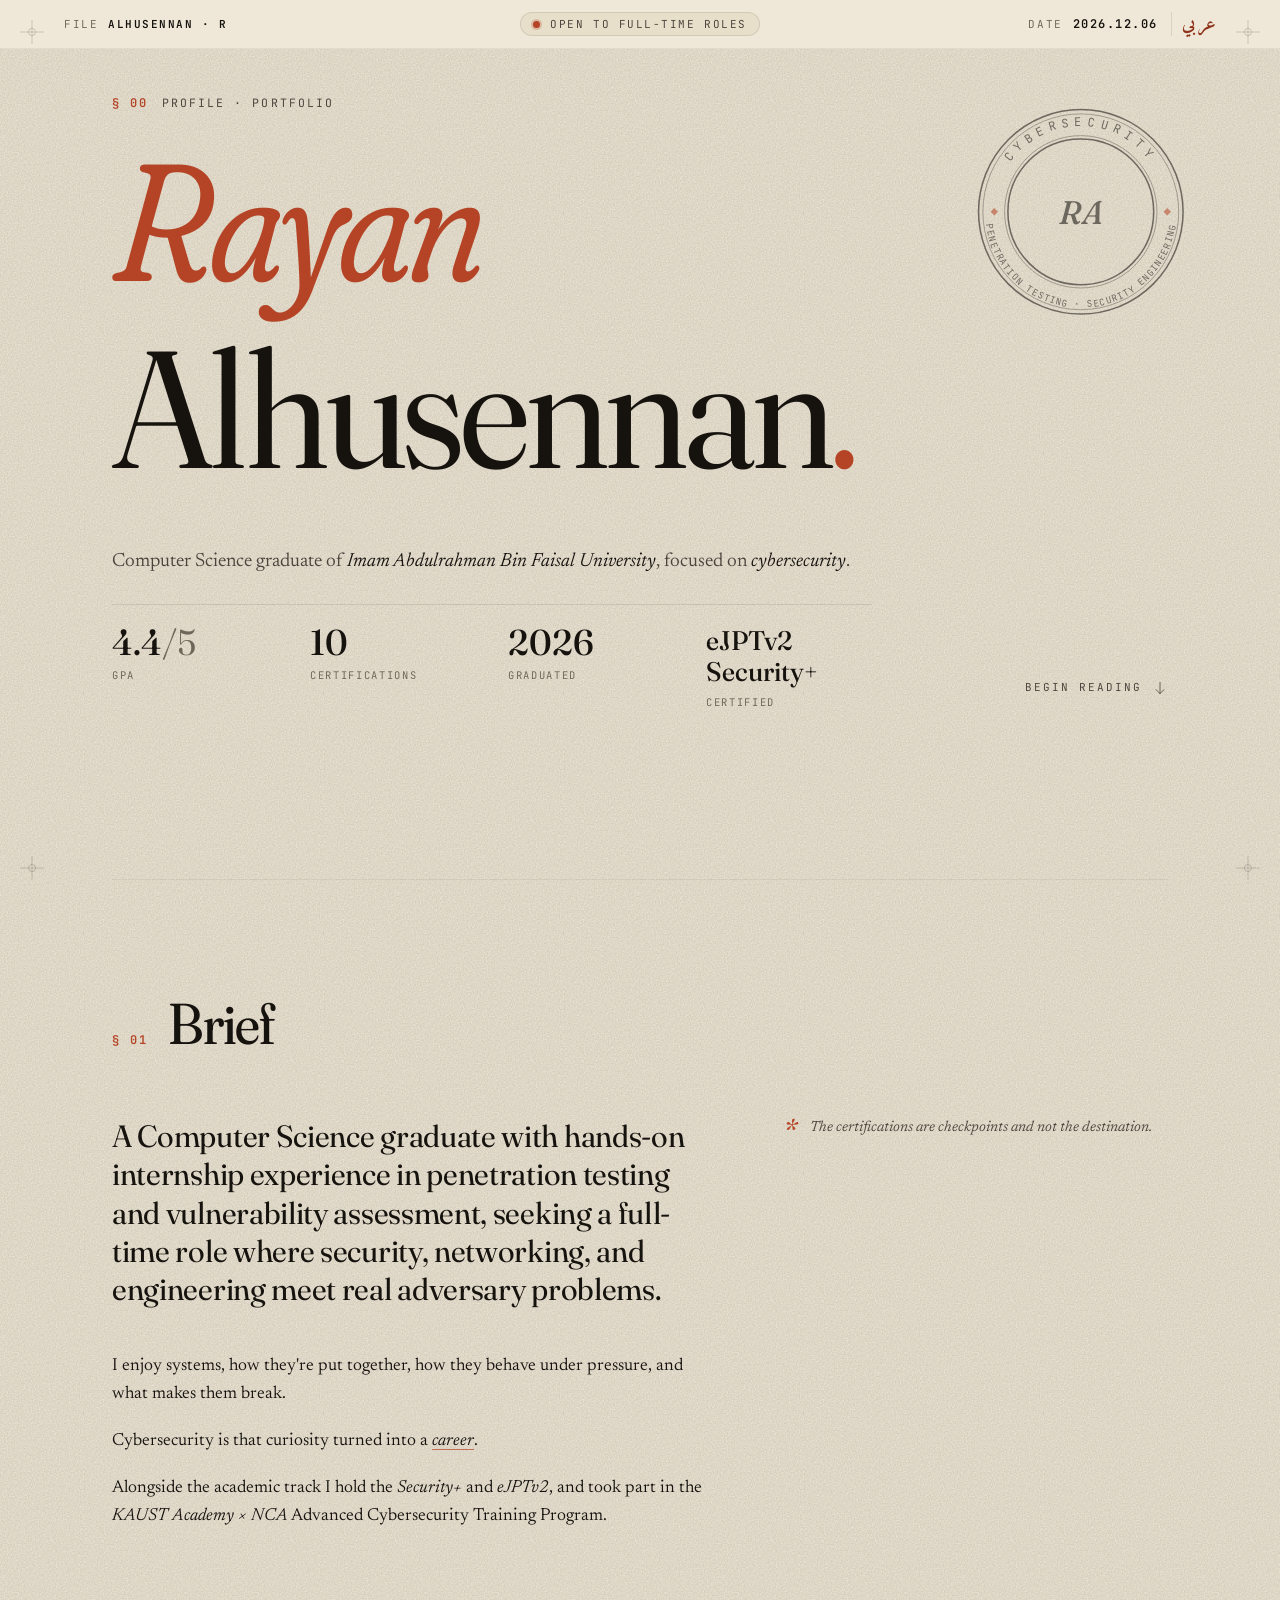
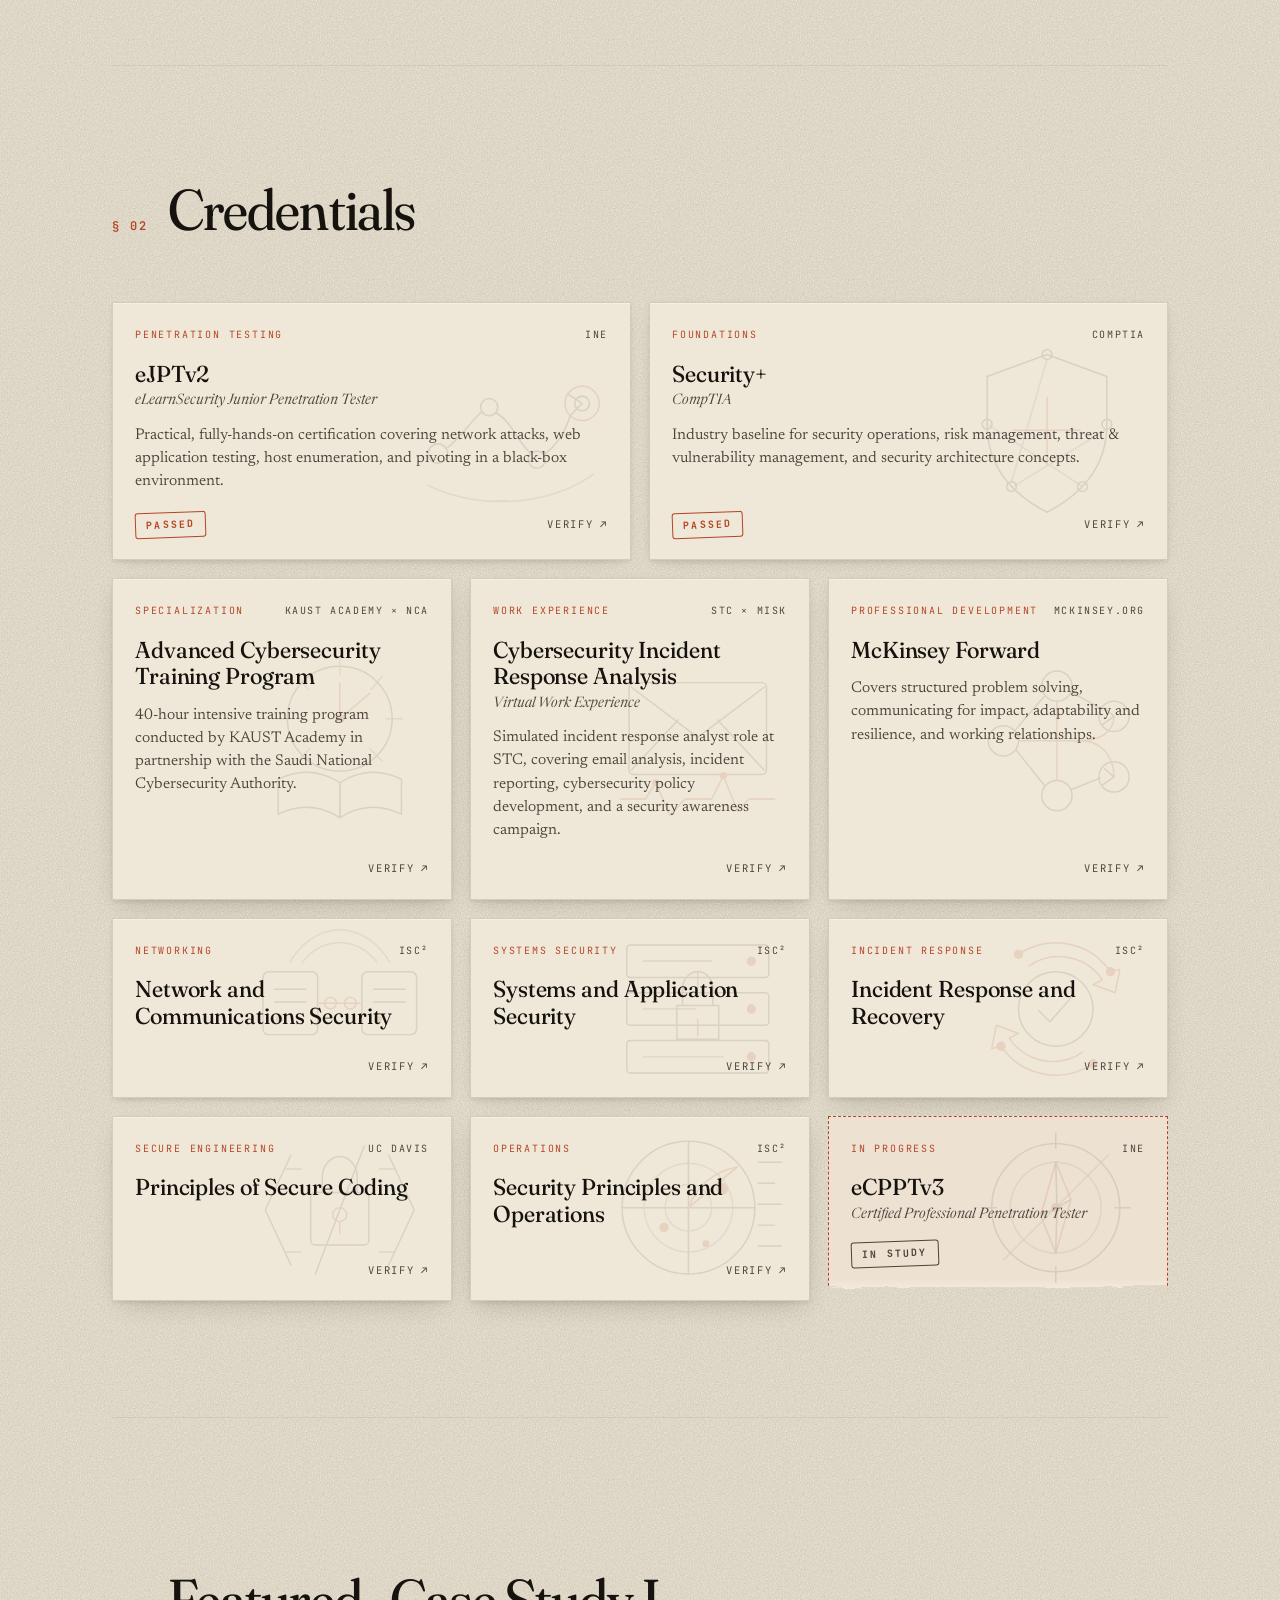
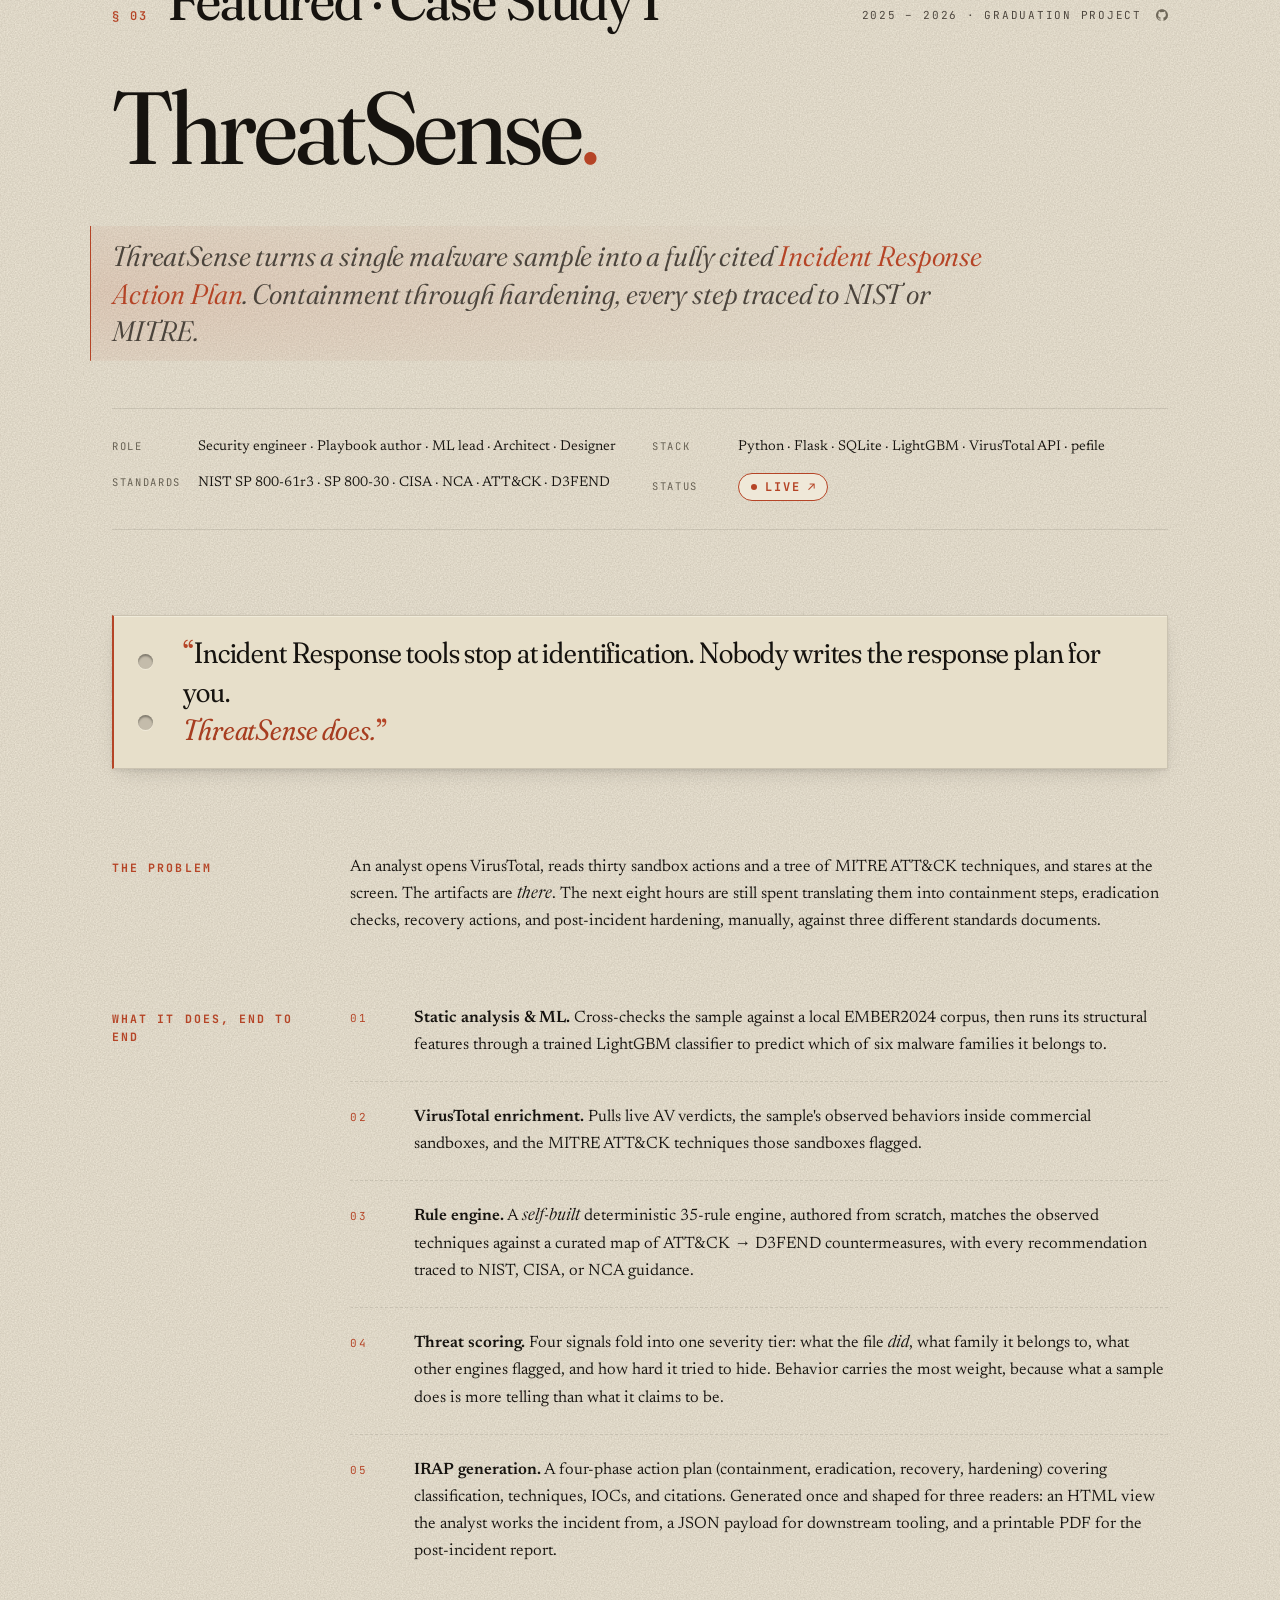
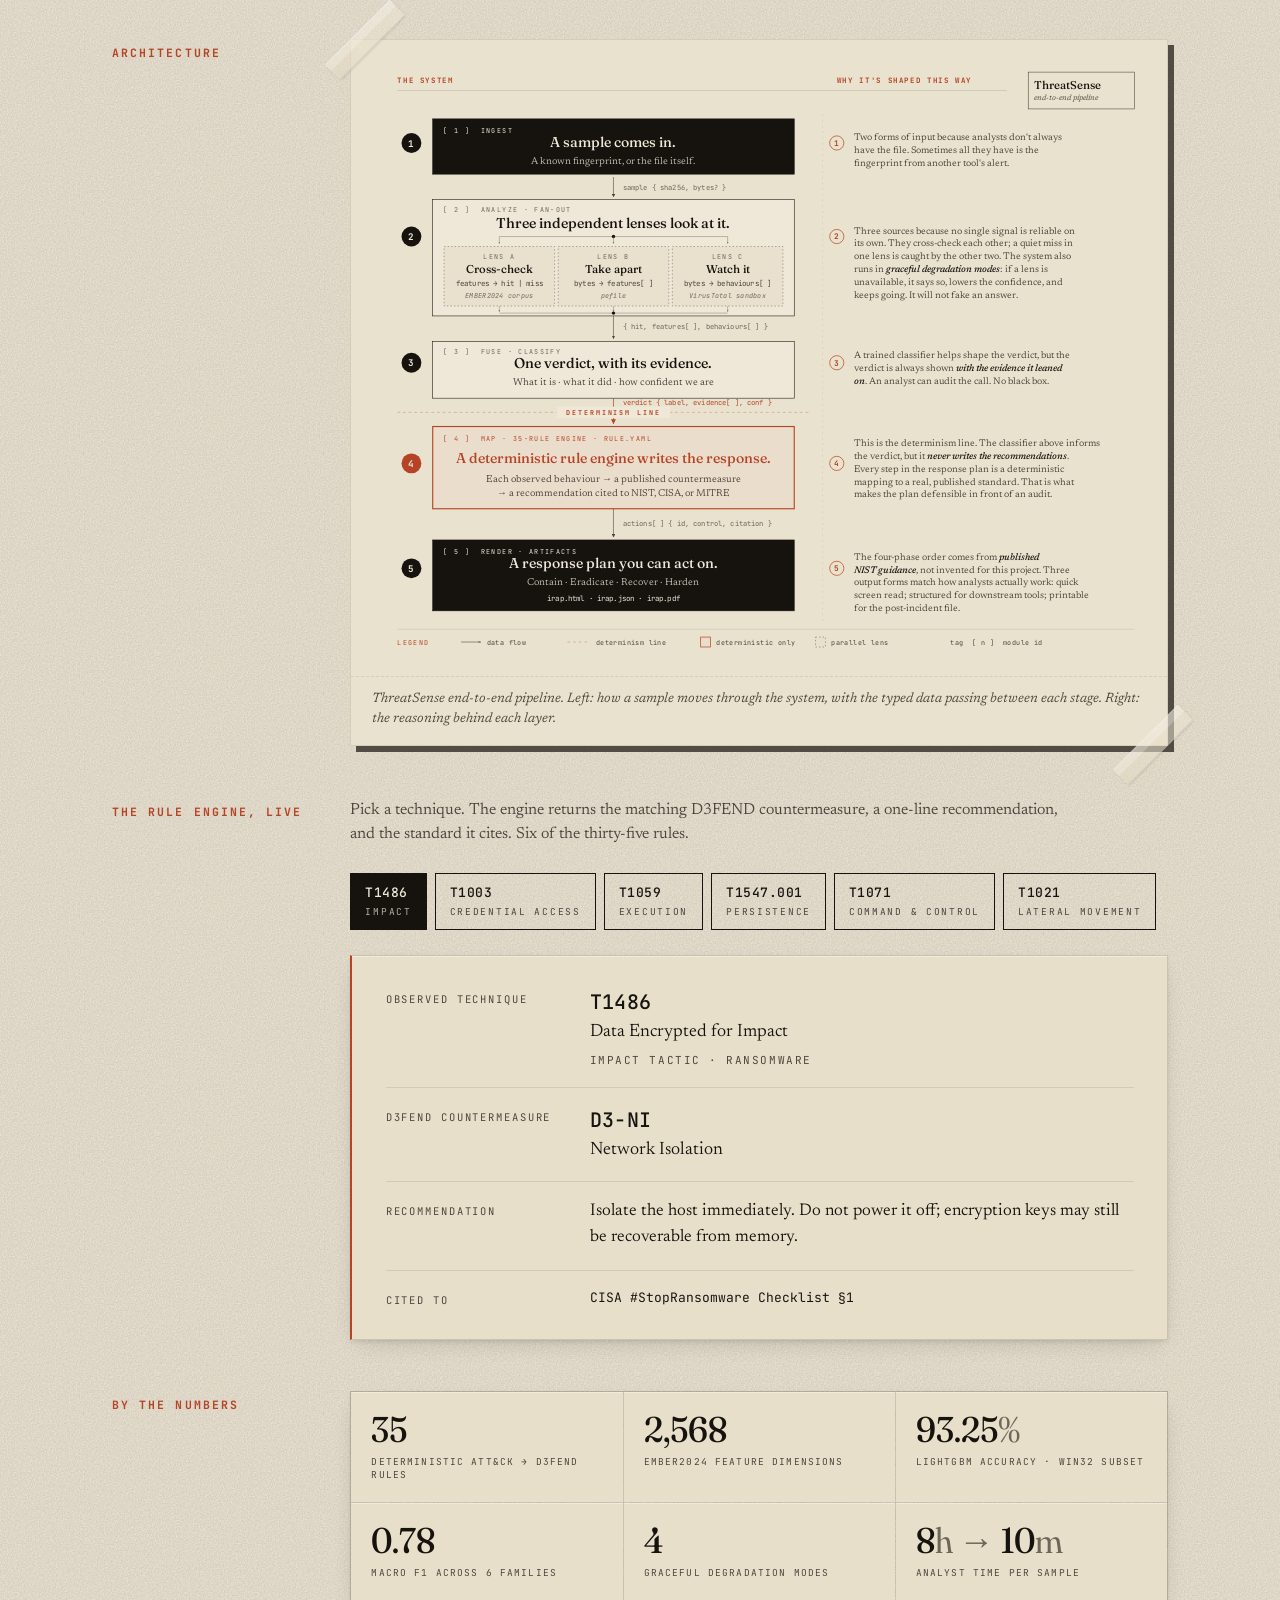
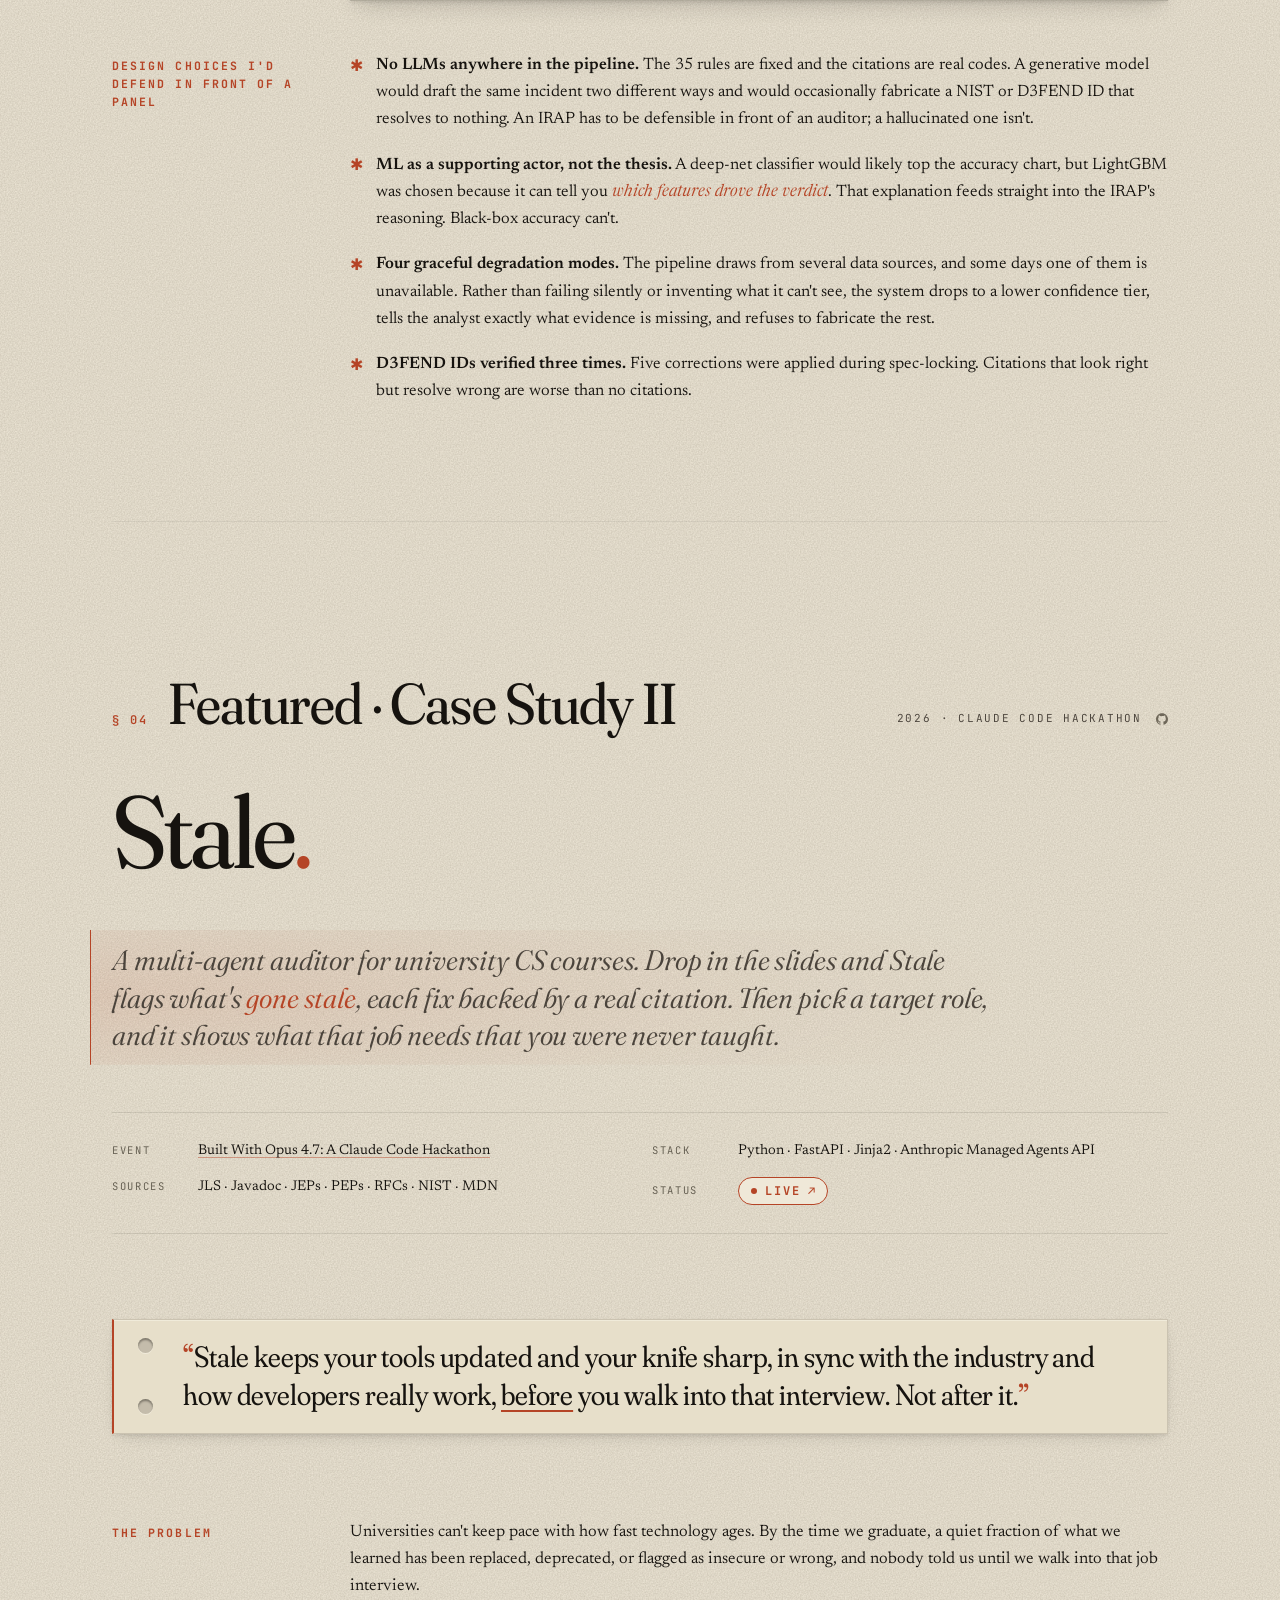
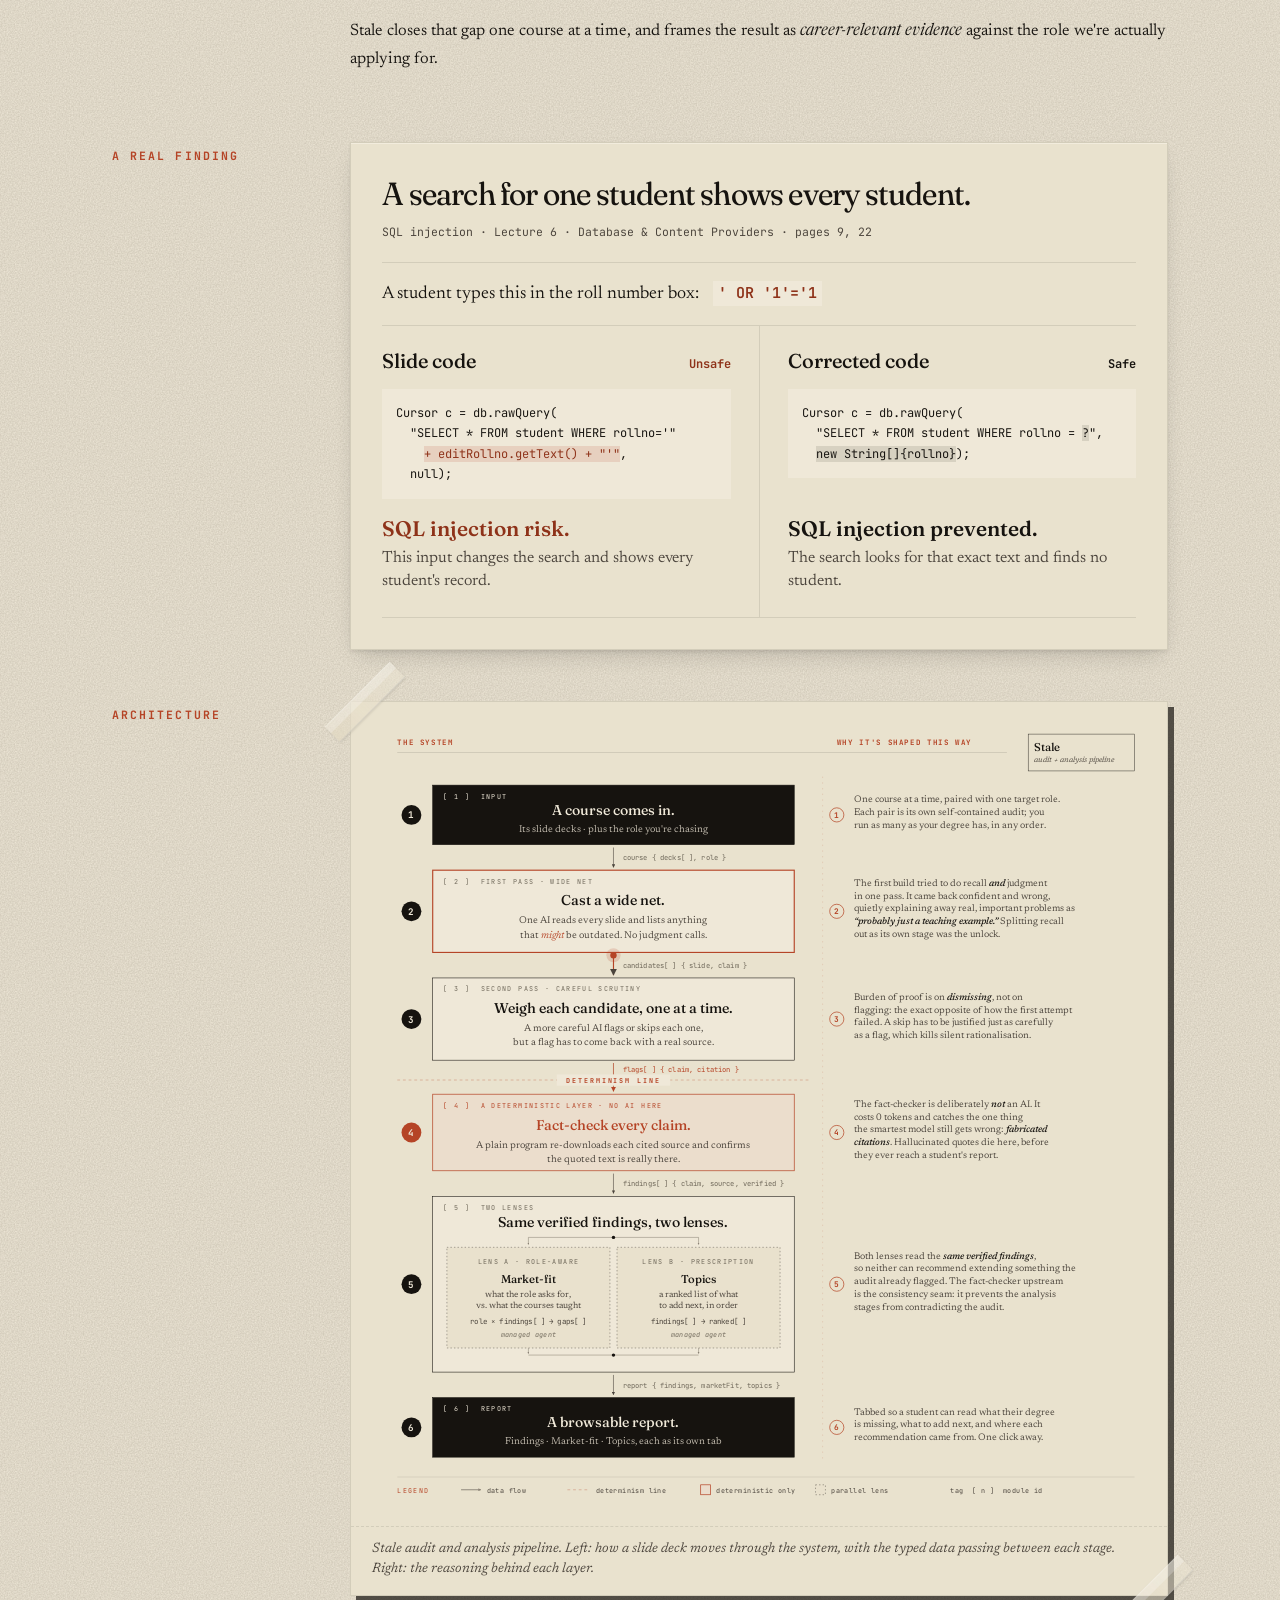
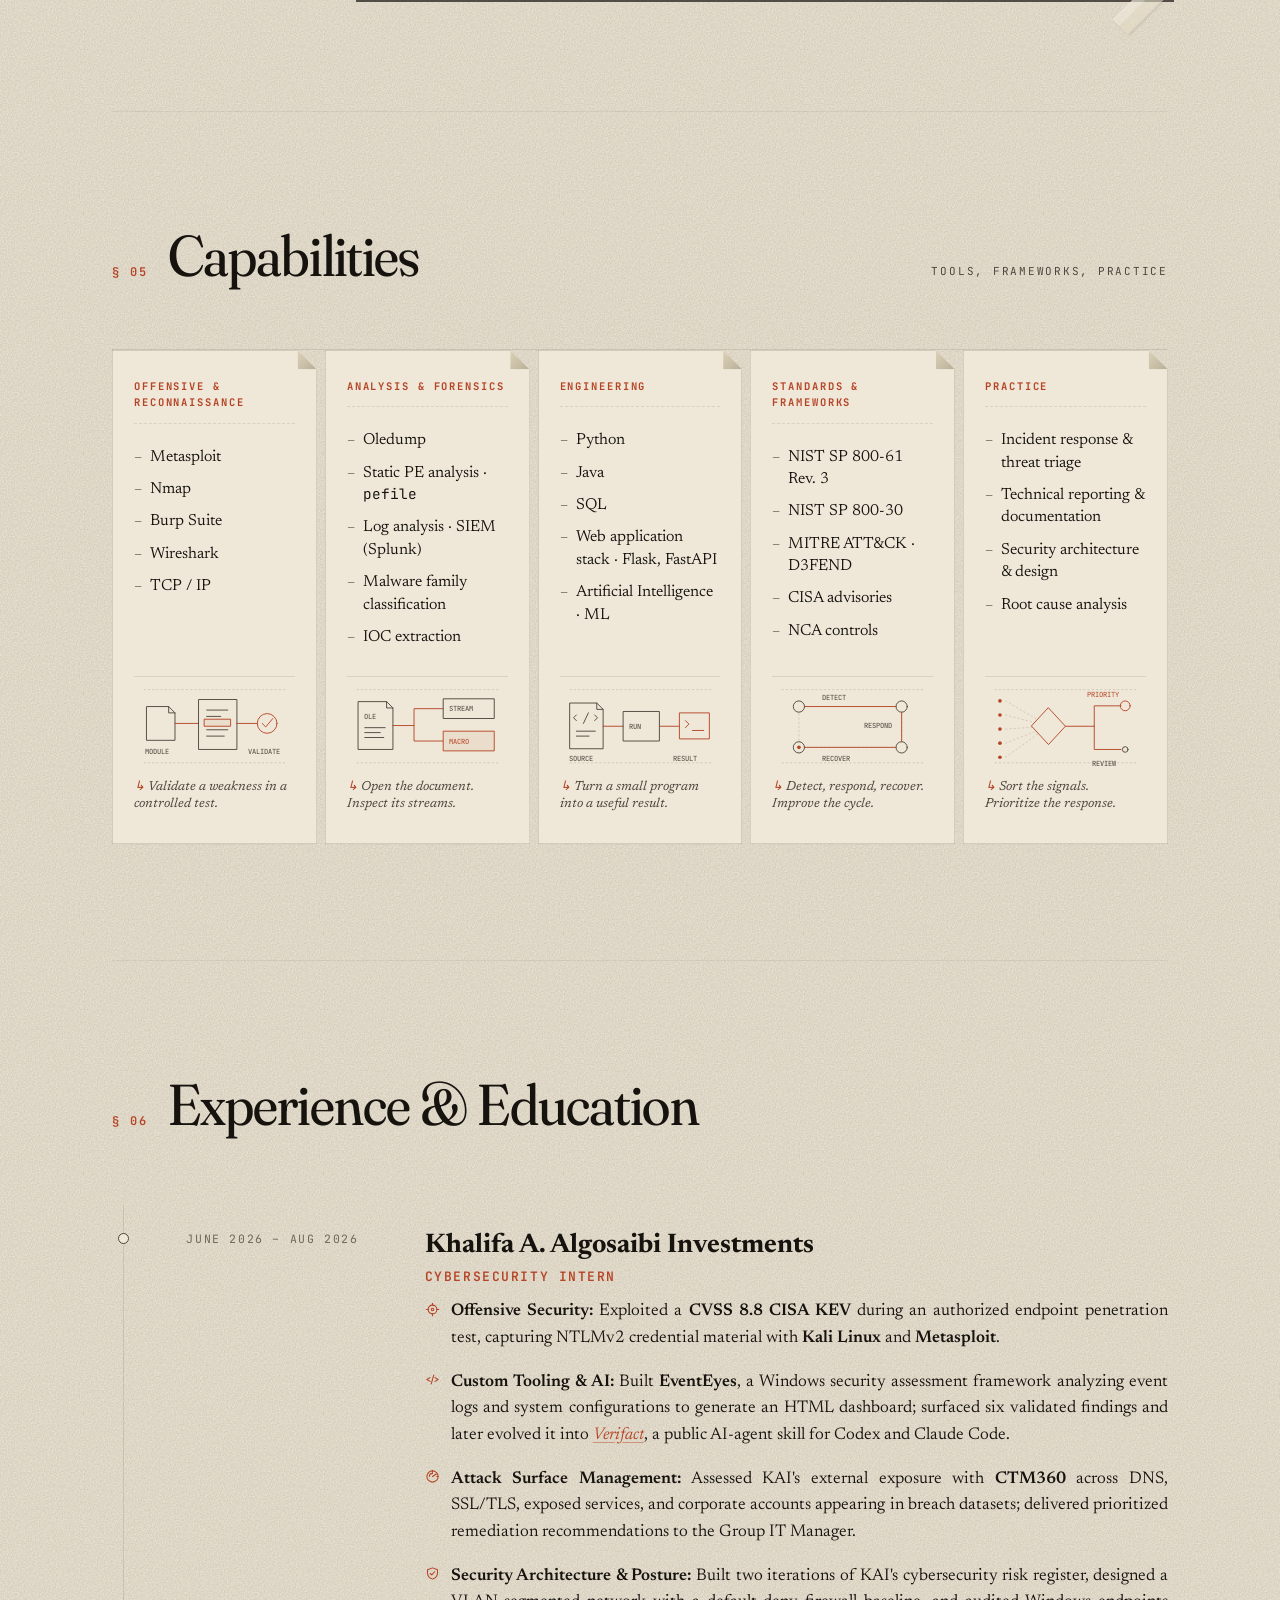
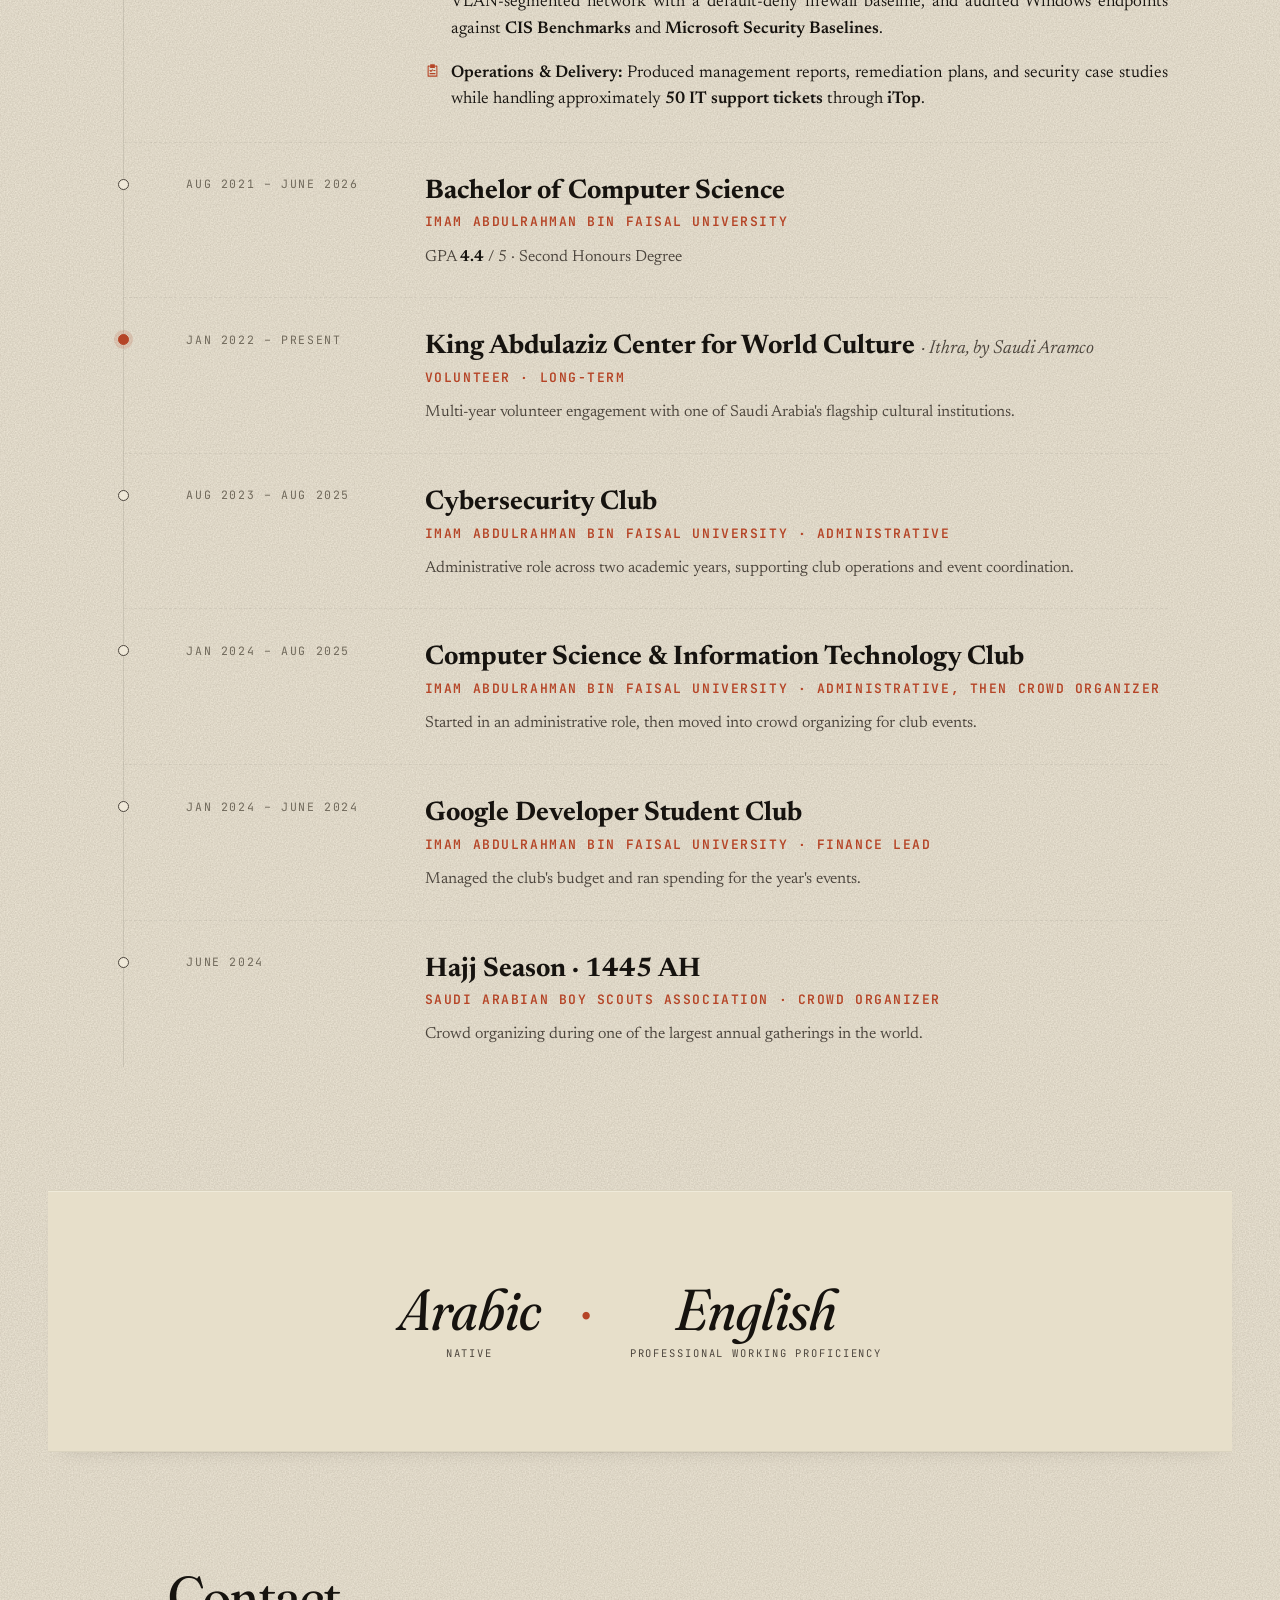
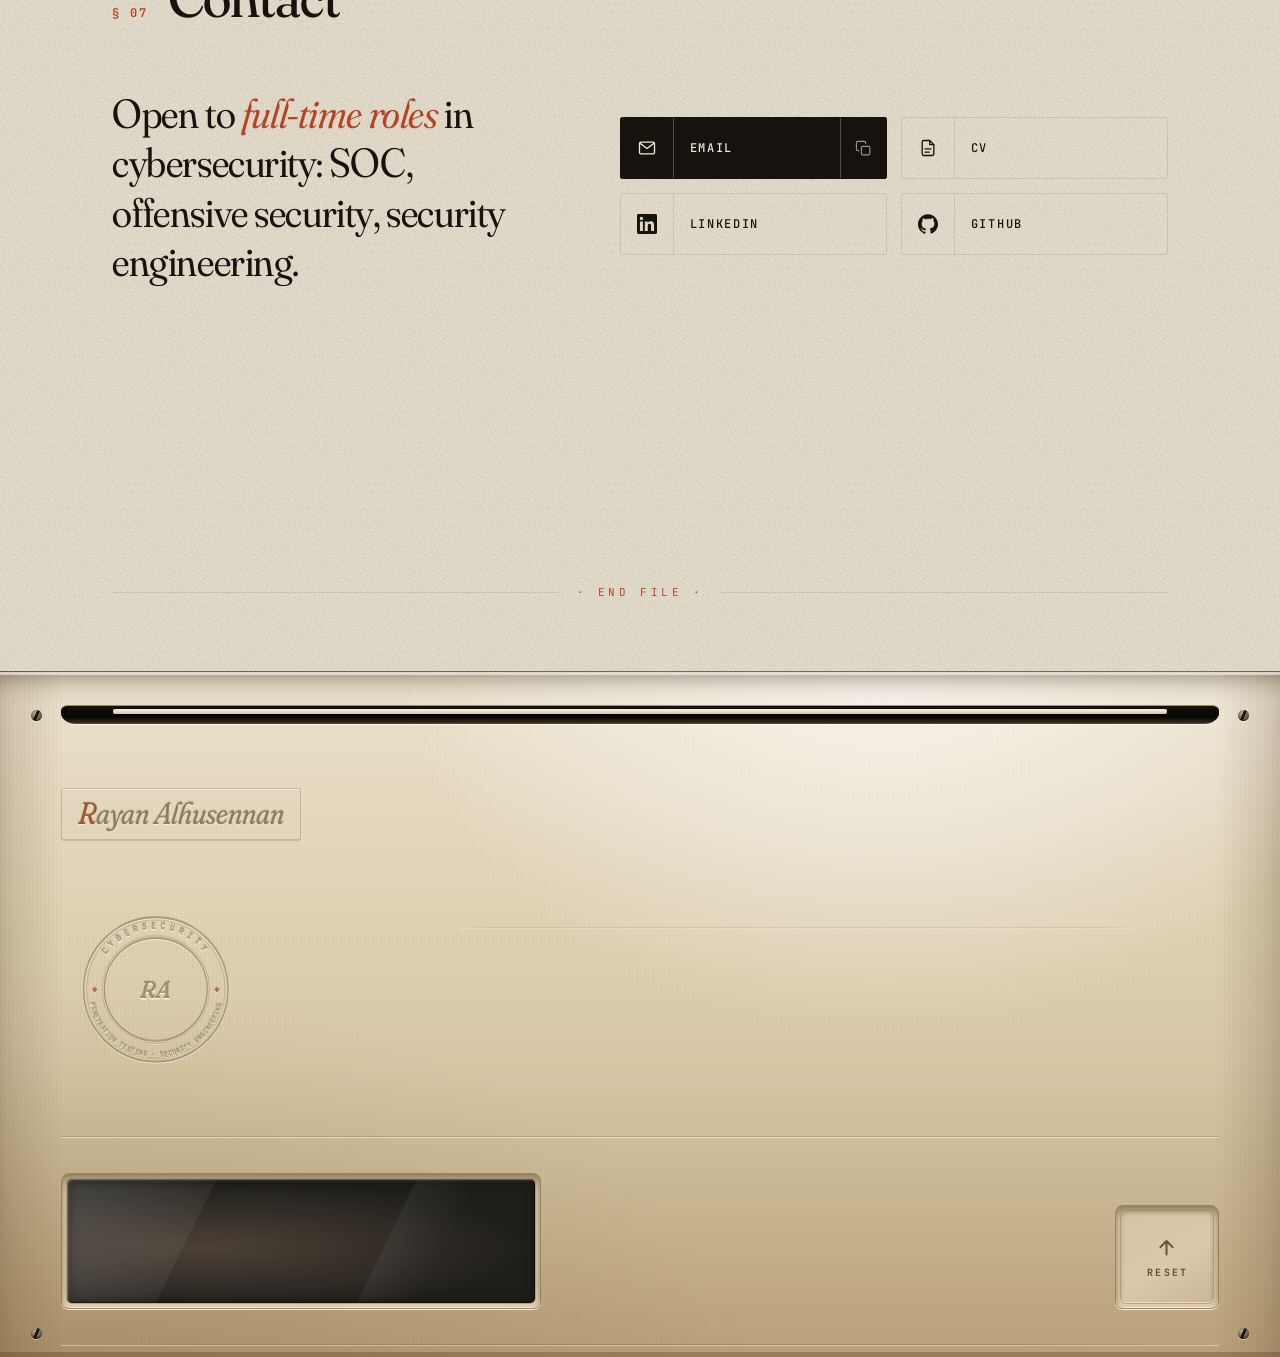
==== index.html @ 217bc71e "Publish approved portfolio candidate Source: 028a85c1288c3c77874e341f2779efbbe7d8f64a Source tag: re" ====
<!doctype html>
<html lang="en">

<head>
  <meta charset="UTF-8" />
  <meta name="viewport" content="width=device-width, initial-scale=1.0, viewport-fit=cover" />
  <!-- NO theme-color meta, and this is deliberate: on iOS 26.x its parse-time value becomes a STATIC bar color and its presence DISABLES live tint sampling (tint-lab, on-device 2026-07-07; every build's frozen bar color matched the meta's initial content exactly). Without it, Safari samples the page live and the body backgrounds below drive the bars through every phase. -->

  <title>Rayan Alhusennan · Cybersecurity Portfolio</title>
  <meta name="description"
    content="Portfolio of Rayan Alhusennan. Computer Science graduate focused on cybersecurity, network security, and penetration testing. eJPTv2 and Security+ certified, open to full-time roles." />
  <meta name="author" content="Rayan Alhusennan" />
  <link rel="canonical" href="https://rayanalhusennan.me/" />

  <!-- Open Graph -->
  <meta property="og:type" content="website" />
  <meta property="og:site_name" content="Rayan Alhusennan" />
  <meta property="og:title" content="Rayan Alhusennan · Cybersecurity Portfolio" />
  <meta property="og:description"
    content="Computer Science graduate focused on cybersecurity, network security, and penetration testing. eJPTv2 and Security+ certified, open to full-time roles." />
  <meta property="og:url" content="https://rayanalhusennan.me/" />
  <meta property="og:image" content="https://rayanalhusennan.me/assets/social-card-clearance.jpg" />
  <meta property="og:image:type" content="image/jpeg" />
  <meta property="og:image:width" content="1200" />
  <meta property="og:image:height" content="630" />
  <meta property="og:image:alt"
    content="Rayan Alhusennan cybersecurity portfolio card styled as a cryptographic security credential, highlighting penetration testing, network security, Security+, and eJPTv2." />
  <meta property="og:locale" content="en_US" />

  <!-- Twitter / X card -->
  <meta name="twitter:card" content="summary_large_image" />
  <meta name="twitter:title" content="Rayan Alhusennan · Cybersecurity Portfolio" />
  <meta name="twitter:description"
    content="Computer Science graduate focused on cybersecurity, network security, and penetration testing. eJPTv2 and Security+ certified, open to full-time roles." />
  <meta name="twitter:image" content="https://rayanalhusennan.me/assets/social-card-clearance.jpg" />
  <meta name="twitter:image:alt" content="Rayan Alhusennan cybersecurity portfolio card styled as a cryptographic security credential, highlighting penetration testing, network security, Security+, and eJPTv2." />

  <link rel="preconnect" href="https://fonts.googleapis.com" />
  <link rel="preconnect" href="https://fonts.gstatic.com" crossorigin />
  <link
    href="https://fonts.googleapis.com/css2?family=Fraunces:ital,opsz,wght,SOFT,WONK@0,9..144,300..900,0..100,0..1;1,9..144,300..900,0..100,0..1&family=Newsreader:ital,opsz,wght@0,6..72,200..800;1,6..72,200..800&family=JetBrains+Mono:ital,wght@0,100..800;1,100..800&display=swap"
    rel="stylesheet" />

  <script>
    (function machineBootPrelude() {
      var query = location.search || "";
      var forceMachine = false;
      // Visitor URLs cannot override reduced motion.
      var wantsDossier = query.indexOf("dossier") !== -1;
      var reduceMotion = false;
      try {
        reduceMotion = !!(window.matchMedia && window.matchMedia("(prefers-reduced-motion: reduce)").matches);
      } catch (e) { }
      if (!wantsDossier && (!reduceMotion || forceMachine)) {
        document.documentElement.classList.add("machine-booting");
        // Warm the heavy machine assets while the JS graph is still resolving:
        // the Mac model and the three sand textures otherwise start downloading
        // only after boot.js -> main.js -> three.js have all arrived and run.
        try {
          var macFile = "mac-m9.glb";
          var head = document.head;
          var glbLink = document.createElement("link");
          glbLink.rel = "preload";
          glbLink.as = "fetch";
          glbLink.href = "/" + macFile;
          glbLink.crossOrigin = "anonymous";
          head.appendChild(glbLink);
          var sandFiles = ["sand_albedo.jpg", "sand_relief_nor.jpg", "sand_ao.jpg"];
          for (var i = 0; i < sandFiles.length; i++) {
            var texLink = document.createElement("link");
            texLink.rel = "preload";
            texLink.as = "image";
            texLink.href = "/" + sandFiles[i];
            texLink.crossOrigin = "anonymous";
            head.appendChild(texLink);
          }
        } catch (e) { }
        window.__machineFallbackTimer = window.setTimeout(function () {
          if (window.__machineBooted) return;
          document.documentElement.classList.remove("machine-booting");
          if (document.body) document.body.classList.add("dossier-on");
        }, 12000);
      }
    }());
  </script>

  <!-- Icons live in public/ with stable paths. Bump the shared revision when their artwork changes because browser favicon caches outlive normal reloads. No theme-color, per the note at the top of this file. -->
  <link rel="icon" href="./favicon.ico?v=20260726" sizes="16x16 32x32" />
  <link rel="icon" type="image/png" sizes="32x32" href="./favicon-32.png?v=20260726" />
  <link rel="icon" type="image/png" sizes="16x16" href="./favicon-16.png?v=20260726" />
  <link rel="icon" type="image/svg+xml" sizes="any" href="./favicon.svg?v=20260726" />
  <link rel="mask-icon" href="./safari-pinned-tab.svg?v=20260726" color="#b54426" />
  <link rel="apple-touch-icon" sizes="180x180" href="./apple-touch-icon.png?v=20260726" />
  <link rel="manifest" href="./site.webmanifest?v=20260726" />

  <script type="application/ld+json">
{
  "@context": "https://schema.org",
  "@type": "Person",
  "name": "Rayan Alhusennan",
  "givenName": "Rayan",
  "familyName": "Alhusennan",
  "description": "Computer Science graduate of Imam Abdulrahman Bin Faisal University, focused on cybersecurity and open to full-time roles. eJPTv2 and CompTIA Security+ certified.",
  "url": "https://rayanalhusennan.me",
  "image": "https://rayanalhusennan.me/assets/social-card-clearance.jpg",
  "email": "RayanAhmed.ALH@outlook.com",
  "address": {
    "@type": "PostalAddress",
    "addressCountry": "SA"
  },
  "alumniOf": {
    "@type": "CollegeOrUniversity",
    "name": "Imam Abdulrahman Bin Faisal University"
  },
  "knowsAbout": [
    "Cybersecurity",
    "Incident Response",
    "Penetration Testing",
    "Malware Analysis",
    "MITRE ATT&CK",
    "MITRE D3FEND",
    "NIST SP 800-61",
    "Static PE Analysis"
  ],
  "hasCredential": [
    {
      "@type": "EducationalOccupationalCredential",
      "name": "eJPTv2",
      "credentialCategory": "certification",
      "recognizedBy": { "@type": "Organization", "name": "INE" }
    },
    {
      "@type": "EducationalOccupationalCredential",
      "name": "CompTIA Security+",
      "credentialCategory": "certification",
      "recognizedBy": { "@type": "Organization", "name": "CompTIA" }
    }
  ],
  "sameAs": [
    "https://www.linkedin.com/in/rayan-alhusennan/",
    "https://github.com/Rayan-and-beyond"
  ]
}
</script>

  <style>
    *,
    *::before,
    *::after {
      box-sizing: border-box;
      margin: 0;
      padding: 0;
    }

    /* html only: the BODY's background is deliberately NEVER declared in any stylesheet. On iOS 26 a stylesheet-declared body background freezes the glass-bar tint sampler at its load-time value (tint-lab + on-device bisect, 2026-07-07: the frozen bar color matched the stylesheet body value in every build), while an inline-driven body keeps re-tinting live. The inline bootstrap script at body-open paints the first phase; setChrome drives the rest. */
    html {
      background: #eceae5;
    }

    /* NO overflow-x clip on body (nor on #dossier-root), deliberately: a root-level horizontal clip makes iOS 26 Safari treat the viewport as boxed and draw OPAQUE toolbar surfaces (frozen at their load-time color) instead of the edge-to-edge invisible glass every clip-free page gets (tint-lab + on-device bisect N=4, 2026-07-07). Horizontal overflow is policed by the mobile audit's element-overflow checks instead of a blanket clip. */
    body {
      font-family: "JetBrains Mono", monospace;
    }

    /* the scroll track drives the camera; tall enough for the full move (taller = the dive + loading bar take more scrolling) */
    #track {
      display: none;
      height: 1000vh;
      position: relative;
      z-index: 1;
      pointer-events: none;
    }

    #dive-scroll,
    #dive-range {
      width: 100%;
      height: 100%;
      pointer-events: none;
    }

    html.machine-booting body:not(.dossier-on) #track {
      display: block;
    }

    /* the 3D scene, behind everything. Fine pointers use the proven absolute + transform pin. Touch devices scroll the transparent #dive-scroll layer below while the canvas stays absolute at the root: there is no window-scroll pin for WebKit's asynchronous compositor to race. Never fixed or sticky: either fullscreen mode changes iOS 26's Liquid Glass toolbar geometry. Height is the LARGE viewport (lvh): on iOS the collapsing Safari toolbar then never resizes the canvas, so the dive never pays a composer reallocation or a camera reframe mid-scroll (on desktop lvh === vh, identical). touch-action declares the gesture contract: one-finger vertical pans are SCROLLING (Lenis paces them while it intercepts; native on every other path); the sand brush never owns a touch drag. pinch-zoom is deliberately NOT listed, because the desert does not scale (page zoom resamples the canvas instead of re-rendering it), but the declaration itself must never be removed: a canvas with no touch-action puts iOS 26 back into opaque-toolbar mode. */
    #scene {
      position: absolute;
      top: 0;
      left: 0;
      width: 100%;
      height: 100lvh;
      display: none;
      z-index: 0;
      touch-action: pan-y;
    }

    html.machine-booting body:not(.dossier-on) #scene {
      display: block;
    }

    /* Physical iPhone winner, 2026-07-13. #track remains the in-flow 1000vh root range (which preserves Safari's compact glass). The transparent inner scroller has the identical 1000vh range, owns the gesture, and never moves the root page or canvas. Dossier mode hides the whole track as before. */
    @media (pointer: coarse) and (prefers-reduced-motion: no-preference) {
      html.machine-booting body:not(.dossier-on) #dive-scroll {
        position: absolute;
        top: 0;
        left: 0;
        width: 100%;
        height: 100dvh;
        overflow-x: hidden;
        overflow-y: auto;
        overscroll-behavior-y: contain;
        -webkit-overflow-scrolling: touch;
        pointer-events: auto;
        touch-action: pan-y;
        scrollbar-width: none;
      }

      html.machine-booting body:not(.dossier-on) #dive-scroll::-webkit-scrollbar {
        display: none;
      }

      html.machine-booting body:not(.dossier-on) #dive-range {
        height: 1000vh;
        pointer-events: none;
      }

      html.machine-booting body:not(.dossier-on) #scene {
        transform: none !important;
        pointer-events: none;
      }
    }

    /* First-load recovery surface. The live WebGL pass replaces this dark first paint with exact point samples from the real Mac and dunes. */
    /* ABSOLUTE, not fixed: a stylesheet-declared fixed painted fullscreen layer at first paint pushes iOS 26 into opaque-toolbar mode (the veil was the machine phase's first-paint pin). Absolute at the top of the (unscrollable-while-loading) page is visually identical during the veil's life. */
    #veil {
      --recovery-progress: 0;
      position: absolute;
      left: 0;
      right: 0;
      top: 0;
      height: 100lvh;
      z-index: 40;
      overflow: hidden;
      background: #050607;
      display: none;
      pointer-events: auto;
      color: #eadbc7;
    }

    html.machine-booting body:not(.dossier-on) #veil {
      display: flex;
    }

    #veil::before {
      content: "";
      position: absolute;
      inset: 0;
      opacity: 0.14;
      background-image: radial-gradient(circle, rgba(234, 219, 199, 0.64) 0 0.65px, transparent 0.85px);
      background-size: 83px 71px;
      background-position: 19px 11px;
      mask-image: radial-gradient(ellipse at 50% 62%, #000 0%, transparent 70%);
      transition: opacity 180ms ease;
    }

    #veil.scene-ready {
      background: transparent;
    }

    #veil.scene-ready::before {
      opacity: 0;
    }

    #veil.gone {
      opacity: 0;
      pointer-events: none;
    }

    .veil-box {
      position: absolute;
      inset: 0;
      opacity: 1;
      transition: opacity 180ms cubic-bezier(0.23, 1, 0.32, 1);
    }

    #veil.scene-ready .veil-box {
      opacity: 1;
    }

    body.loader-active #hint,
    body.loader-active #sound-control {
      display: none !important;
    }

    /* scroll hint */
    /* absolute, not fixed: any fixed element alive at first paint keeps iOS 26 in opaque-toolbar mode. Absolute at the large-viewport bottom puts it in the same spot at load (the page sits at scrollY 0 while the hint matters; it fades out within the first 2% of the dive anyway). */
    #hint {
      position: absolute;
      top: calc(100lvh - 34px - env(safe-area-inset-bottom, 0px));
      left: 50%;
      transform: translateX(-50%);
      z-index: 20;
      pointer-events: none;
      font-size: var(--scene-label-size, 8.5px);
      letter-spacing: var(--scene-label-track, 0.19em);
      text-transform: uppercase;
      color: var(--scene-label-ink, rgba(241, 230, 210, 0.62));
      display: none;
      align-items: center;
      justify-content: center;
      gap: var(--scene-label-gap, 7px);
      transition: opacity 0.5s ease;
    }

    html.machine-booting body:not(.dossier-on) #hint {
      display: flex;
    }

    #hint .hint-label {
      white-space: nowrap;
    }

    #hint svg {
      width: 9px;
      height: 9px;
      opacity: 0.72;
      transition: transform 180ms ease;
    }

    #hint.hint-swipe {
      flex-direction: row-reverse;
    }

    #hint.hint-swipe svg {
      transform: rotate(180deg);
    }

    /* filmic frame over the 3D scene: a warm lens vignette. pure DOM compositing, zero GPU cost in the WebGL frame; hidden with the rest of the machine layers once the dossier takes over. The film grain that used to live here (a flat feTurbulence overlay) moved into the sand material as a screen-space luma grain (Phase D, uSandGrain in src/main.js): on the sand only, so the sky, Mac, and CRT stay clean. */
    /* the dive's camera vignette lives in the WebGL composer (VignetteEffect), NOT in the DOM: the old #filmic fixed overlay was one of the painted fixed layers that made iOS 26 draw opaque frozen toolbars instead of live glass (on-device CSS bisect, 2026-07-08) */

    /* the committed blink lands here: a pure-black cover that guarantees the canvas->dossier handoff is black. above the dossier (incl. its grain z1000) so it cleanly covers the swap, then fades to reveal the dossier */
    /* display none when idle: iOS 26 samples opacity-0 fixed elements for its bar tint, so a parked black cover would fight the #tint strips at both edges; setBlackout() toggles display with opacity */
    /* stylesheet carries ONLY display:none; the fixed styling arrives inline at show-time via setBlackout(): fixed overlays that exist at first paint pin iOS 26's toolbars opaque */
    #blackout {
      display: none;
    }

    /* CRT power-up dress (stage 3): once the handoff is black, the dossier ignites like a tube turning on (raster unfold) and comes up still wearing the screen — scanlines, a blue phosphor cast, a glass vignette — then over ~1s the dress lifts and #dossier-root settles from a slight zoom to flat/clean. Sits just below #blackout so the unfold reads as the black opening, never over a hard cut. */
    #powerup {
      display: none;
    }

    /* fixed styling arrives inline at show-time, same rule as #blackout */
    /* layout only: the children's PAINT arrives inline via showPowerupDress() when the dress is actually on stage (stylesheet-painted overlay layers participate in iOS 26's toolbar decision) */
    #powerup .pu-blue {
      position: absolute;
      inset: 0;
      mix-blend-mode: screen;
      opacity: 0;
    }

    #powerup .pu-scan {
      position: absolute;
      inset: 0;
      opacity: 0;
    }

    #powerup .pu-vignette {
      position: absolute;
      inset: 0;
      opacity: 0;
    }

    /* the ignition: a bright phosphor band that unfolds vertically from a center line to full, then fades. ABOVE #blackout (z1110) so it reads as the black tube opening from a hot center line, not a dim wash. */
    /* display none when idle: a permanently-displayed painted fixed layer (even at opacity 0) makes iOS 26 draw opaque frozen toolbars instead of invisible edge-to-edge glass; setIgnite() toggles display with the flash (the bar saga's final culprit, on-device bisect 2026-07-07) */
    #ignite {
      display: none;
    }

    /* fixed styling arrives inline at show-time via setIgnite() */
  </style>
  <script type="module" crossorigin src="./assets/index-vsY-Rl0k.js"></script>
  <link rel="stylesheet" crossorigin href="./assets/index-BDfAd28T.css">
</head>

<body>
  <script>
    // body backgrounds are INLINE-ONLY, deliberately: a stylesheet-declared body background freezes
    // the iOS 26 bar-tint sampler at its load-time value, while an inline-driven body stays live
    // (tint-lab + on-device bisect, 2026-07-07). Painted at body-open so nothing flashes unstyled;
    // the machine-booting class is set synchronously by the head bootstrap before this runs.
    document.body.style.backgroundColor =
      document.documentElement.classList.contains("machine-booting") ? "#050607" : "#efe8d8";
  </script>
  <canvas id="scene" aria-hidden="true"></canvas>
  <div id="track">
    <div id="dive-scroll" data-lenis-prevent-touch data-lenis-prevent-wheel>
      <div id="dive-range"></div>
    </div>
  </div>


  <div id="hint"><span class="hint-label">Scroll to discover</span><svg viewBox="0 0 16 16" aria-hidden="true">
      <path d="M8 2 V13 M3.5 8.5 L8 13 L12.5 8.5" stroke="currentColor" stroke-width="1.2" fill="none"
        stroke-linecap="round" stroke-linejoin="round" />
    </svg></div>

  <div id="veil" role="progressbar" aria-label="Loading the three-dimensional opening" aria-valuemin="0"
    aria-valuemax="100" aria-valuenow="0">
    <div class="veil-box"></div>
  </div>
  <div id="blackout" aria-hidden="true"></div>
  <div id="powerup" aria-hidden="true">
    <div class="pu-blue"></div>
    <div class="pu-scan"></div>
    <div class="pu-vignette"></div>
  </div>
  <div id="ignite" aria-hidden="true"></div>
  <!-- POWER BREAKER · a macro view inside the machine. The main bundle puts
       this stage on screen only for the POWER shot; it ships display:none so
       direct dossier entries and mobile browser chrome never see it at rest. -->
  <div id="power-cut-stage" aria-hidden="true">
    <canvas class="power-cut-canvas"></canvas>
    <div class="power-cut-optics"></div>
    <div class="power-cut-flash"></div>
  </div>

  <!-- ============================================================
       DOSSIER · the readable fallback document. The machine bootstrap hides it only while the 3D opening is actively loading.
       ============================================================ -->
  <div id="dossier-root">


    <!-- ============================================================
     CORNER REGISTRATION MARKS · a tasteful nod to printed dossiers
     ============================================================ -->
    <svg class="reg-mark reg-tl" viewBox="0 0 40 40" aria-hidden="true">
      <path d="M0 20 H40 M20 0 V40" stroke="currentColor" stroke-width="0.5" fill="none" />
      <circle cx="20" cy="20" r="6" stroke="currentColor" stroke-width="0.5" fill="none" />
    </svg>
    <svg class="reg-mark reg-tr" viewBox="0 0 40 40" aria-hidden="true">
      <path d="M0 20 H40 M20 0 V40" stroke="currentColor" stroke-width="0.5" fill="none" />
      <circle cx="20" cy="20" r="6" stroke="currentColor" stroke-width="0.5" fill="none" />
    </svg>
    <svg class="reg-mark reg-bl" viewBox="0 0 40 40" aria-hidden="true">
      <path d="M0 20 H40 M20 0 V40" stroke="currentColor" stroke-width="0.5" fill="none" />
      <circle cx="20" cy="20" r="6" stroke="currentColor" stroke-width="0.5" fill="none" />
    </svg>
    <svg class="reg-mark reg-br" viewBox="0 0 40 40" aria-hidden="true">
      <path d="M0 20 H40 M20 0 V40" stroke="currentColor" stroke-width="0.5" fill="none" />
      <circle cx="20" cy="20" r="6" stroke="currentColor" stroke-width="0.5" fill="none" />
    </svg>

    <!-- subtle grain overlay -->
    <div class="grain" aria-hidden="true"></div>

    <!-- ============================================================
     TOP BAR · dossier metadata
     ============================================================ -->
    <header class="dossier-bar">
      <div class="bar-cell bar-left">
        <span class="bar-tag">FILE</span>
        <span class="bar-val">ALHUSENNAN · R</span>
      </div>
      <div class="bar-cell bar-mid">
        <span class="bar-classification">
          <span class="dot"></span>
          <span class="bar-cls" data-scramble>OPEN TO FULL-TIME ROLES</span></span>
      </div>
      <div class="bar-cell bar-right">
        <span class="bar-tag">DATE</span>
        <span class="bar-val" id="today-stamp">·</span>
      </div>
    </header>

    <div class="mobile-section-cue" aria-hidden="true">
      <div class="mobile-section-cue__frame" data-title="">
        <div class="mobile-section-cue__word">
          <span class="mobile-section-cue__previous"></span>
          <span class="mobile-section-cue__ash"></span>
          <span class="mobile-section-cue__title"></span>
          <span class="mobile-section-cue__flecks">
            <i></i><i></i><i></i><i></i><i></i><i></i>
          </span>
        </div>
      </div>
    </div>

    <!-- ============================================================
     FLOATING SIDE INDEX
     ============================================================ -->
    <nav class="side-index" aria-label="Section navigation" inert>
      <ol>
        <li><a href="#brief" data-num="01"><span>Brief</span></a></li>
        <li><a href="#credentials" data-num="02"><span>Credentials</span></a></li>
        <li><a href="#threatsense" data-num="03"><span class="project-name">ThreatSense</span></a></li>
        <li><a href="#stale" data-num="04"><span class="project-name">Stale</span></a></li>
        <li><a href="#capabilities" data-num="05"><span>Capabilities</span></a></li>
        <li><a href="#service" data-num="06"><span>Experience</span></a></li>
        <li><a href="#contact" data-num="07"><span>Contact</span></a></li>
      </ol>
    </nav>

    <main class="page">

      <!-- ============================================================
       HERO
       ============================================================ -->
      <section class="hero" id="top">
        <div class="hero-grid">
          <div class="hero-meta">
            <div class="kicker">
              <span class="section-mark">§ 00</span>
              <span class="kicker-text">Profile&nbsp;·&nbsp;Portfolio</span>
            </div>

          </div>

          <h1 class="display-name" tabindex="-1">
            <span class="line"><span class="reveal"><i>Rayan</i></span></span>
            <span class="line"><span class="reveal">Alhusennan<span class="terminal-dot">.</span></span></span>
          </h1>

          <p class="hero-lede">
            <span class="reveal">Computer Science graduate of <em>Imam Abdulrahman Bin Faisal University</em>, focused
              on <em>cybersecurity</em>.</span>
          </p>

          <div class="hero-footer">
            <div class="hero-stat">
              <span class="stat-num">4.4<span class="dim">/5</span></span>
              <span class="stat-lbl">GPA</span>
            </div>
            <div class="hero-stat">
              <span class="stat-num">10</span>
              <span class="stat-lbl">Certifications</span>
            </div>
            <div class="hero-stat">
              <span class="stat-num">2026</span>
              <span class="stat-lbl">Graduated</span>
            </div>
            <!-- The two certifications by name. They sit one per line by
                 construction, never by wrapping: at the stat size each name
                 clears the column from 320px up, and the old single-line
                 "eJPTv2 · Sec+" broke mid-phrase instead. The count beside
                 it stays the count; this cell is the two that carry weight. -->
            <div class="hero-stat hero-stat-certs">
              <span class="stat-num">
                <span class="cert-line">eJPTv2</span>
                <span class="cert-line">Security+</span>
              </span>
              <span class="stat-lbl">Certified</span>
            </div>
          </div>

          <a href="#brief" class="scroll-cue">
            <span>Begin reading</span>
            <svg viewBox="0 0 20 20" aria-hidden="true">
              <path d="M10 3 V17 M5 12 L10 17 L15 12" stroke="currentColor" stroke-width="1" fill="none"
                stroke-linecap="round" stroke-linejoin="round" />
            </svg>
          </a>

          <!-- STATUS · phones only (see the <=720px block in styles.css).
               Desktop says this in the file header's classification pill,
               which mobile drops for width; here it returns as the landing's
               closing line, paired with the cue above it. -->
          <div class="status-pill">
            <span class="pulse" aria-hidden="true"></span>
            <span>OPEN TO FULL-TIME&nbsp;·&nbsp;CYBERSECURITY</span>
          </div>
        </div>

        <!-- editorial seal · top-right on desktop; on phones it drops to the
             foot of the landing screen and sits beside the status block. -->
        <div class="hero-seal" aria-hidden="true">
            <svg viewBox="0 0 200 200">
              <defs>
                <path id="seal-arc-top" d="M 21,100 A 79,79 0 0 1 179,100" />
                <path id="seal-arc-bot" d="M 12,100 A 88,88 0 0 0 188,100" />
              </defs>
              <circle cx="100" cy="100" r="94" fill="none" stroke="currentColor" stroke-width="1.4" />
              <circle cx="100" cy="100" r="90" fill="none" stroke="currentColor" stroke-width="0.5" />
              <circle cx="100" cy="100" r="70" fill="none" stroke="currentColor" stroke-width="0.5" />
              <circle cx="100" cy="100" r="67" fill="none" stroke="currentColor" stroke-width="1.4" />
              <text font-family="JetBrains Mono, monospace" font-size="11" letter-spacing="5.2" fill="currentColor"
                text-anchor="middle">
                <textPath href="#seal-arc-top" startOffset="50%">CYBERSECURITY</textPath>
              </text>
              <text font-family="JetBrains Mono, monospace" font-size="8.5" letter-spacing="0.5" fill="currentColor"
                text-anchor="middle">
                <textPath href="#seal-arc-bot" startOffset="50%">PENETRATION TESTING · SECURITY ENGINEERING</textPath>
              </text>
              <path d="M 179.5 96.6 L 182.9 100 L 179.5 103.4 L 176.1 100 Z" fill="var(--rust)" />
              <path d="M 20.5 96.6 L 23.9 100 L 20.5 103.4 L 17.1 100 Z" fill="var(--rust)" />
              <text x="100" y="110.8" text-anchor="middle" font-family="Fraunces, serif" font-style="italic"
                font-size="30" fill="currentColor" font-weight="500">RA</text>
            </svg>
        </div>
      </section>

      <!-- ============================================================
       § 01  BRIEF
       ============================================================ -->
      <section class="section section-brief" id="brief">
        <header class="section-head">
          <div class="head-left">
            <span class="section-mark">§ 01</span>
            <h2 class="section-title">Brief</h2>
          </div>
        </header>

        <div class="brief-grid">
          <div class="brief-body">
            <p class="lede">
              A Computer&nbsp;Science graduate with hands-on internship experience in penetration testing and vulnerability
              assessment, seeking a full-time role where security, networking, and engineering meet real adversary problems.</p>

            <p>
              I enjoy systems, how they're put together, how they behave under pressure, and what makes them
              break.</p>

            <p class="brief-break">Cybersecurity is that curiosity turned into a <em class="mark-underline">career</em>.</p>

            <p>
              Alongside the academic track I hold the <em>Security+</em> and <em>eJPTv2</em>, and took part in the
              <em>KAUST Academy × NCA</em> Advanced Cybersecurity Training Program.</p>

          </div>

          <aside class="brief-aside">
            <div class="aside-note">
              <span class="footnote-mark">*</span>
              <span>The certifications are checkpoints and not the destination.</span>
            </div>
          </aside>
        </div>

      </section>

      <!-- ============================================================
       § 02  CREDENTIALS
       ============================================================ -->
      <section class="section section-credentials" id="credentials">
        <header class="section-head">
          <div class="head-left">
            <span class="section-mark">§ 02</span>
            <h2 class="section-title">Credentials</h2>
          </div>
        </header>

        <div class="cred-grid">
          <a class="cred cred-featured cred-link"
            href="https://certs.ine.com/7c7ee806-5c04-4fc6-a9db-ee04360bf77c#acc.biIKroRp" target="_blank"
            rel="noopener noreferrer">
            <div class="cred-top">
              <span class="cred-tag">Penetration testing</span>
              <span class="cred-issuer">INE</span>
            </div>
            <h3 class="cred-name">eJPTv2 <span class="cred-sub">eLearnSecurity Junior Penetration Tester</span></h3>
            <p class="cred-desc">Practical, fully-hands-on certification covering network attacks, web application
              testing, host enumeration, and pivoting in a black-box environment.</p>
            <div class="cred-foot">
              <span class="cred-stamp">PASSED</span>
              <span class="cred-verify">Verify <span class="arrow" aria-hidden="true">↗&#xFE0E;</span></span>
            </div>
          </a>

          <a class="cred cred-featured cred-link"
            href="https://beta.certmetrics.com/comptia/public/verification.aspx?code=V3JBW47RFN41QHS3" target="_blank"
            rel="noopener noreferrer">
            <div class="cred-top">
              <span class="cred-tag">Foundations</span>
              <span class="cred-issuer">CompTIA</span>
            </div>
            <h3 class="cred-name">Security+ <span class="cred-sub">CompTIA</span></h3>
            <p class="cred-desc">Industry baseline for security operations, risk management, threat &amp; vulnerability
              management, and security architecture concepts.</p>
            <div class="cred-foot">
              <span class="cred-stamp">PASSED</span>
              <span class="cred-verify">Verify <span class="arrow" aria-hidden="true">↗&#xFE0E;</span></span>
            </div>
          </a>

          <a class="cred cred-link" href="assets/certs/KAUSTxNCA%20Certificate.pdf" target="_blank"
            rel="noopener noreferrer">
            <div class="cred-top">
              <span class="cred-tag">Specialization</span>
              <span class="cred-issuer">KAUST Academy × NCA</span>
            </div>
            <h3 class="cred-name">Advanced Cybersecurity Training Program</h3>
            <p class="cred-desc">40-hour intensive training program conducted by KAUST Academy in partnership with the
              Saudi National Cybersecurity Authority.</p>
            <div class="cred-foot cred-foot-end">
              <span class="cred-verify">Verify <span class="arrow" aria-hidden="true">↗&#xFE0E;</span></span>
            </div>
          </a>

          <a class="cred cred-link" href="assets/certs/Certificate%20of%20Completion(STCxMisk).pdf" target="_blank"
            rel="noopener noreferrer">
            <div class="cred-top">
              <span class="cred-tag">Work Experience</span>
              <span class="cred-issuer">STC × Misk</span>
            </div>
            <h3 class="cred-name">Cybersecurity Incident Response Analysis <span class="cred-sub">Virtual Work
                Experience</span></h3>
            <p class="cred-desc">Simulated incident response analyst role at STC, covering email analysis, incident
              reporting, cybersecurity policy development, and a security awareness campaign.</p>
            <div class="cred-foot cred-foot-end">
              <span class="cred-verify">Verify <span class="arrow" aria-hidden="true">↗&#xFE0E;</span></span>
            </div>
          </a>

          <a class="cred cred-link" href="https://www.credly.com/badges/e4f38e0b-c2a8-4ae5-8f52-386778319463"
            target="_blank" rel="noopener noreferrer">
            <div class="cred-top">
              <span class="cred-tag">Professional Development</span>
              <span class="cred-issuer">McKinsey.org</span>
            </div>
            <h3 class="cred-name">McKinsey Forward</h3>
            <p class="cred-desc">Covers structured problem solving, communicating for impact, adaptability and
              resilience, and working relationships.</p>
            <div class="cred-foot cred-foot-end">
              <span class="cred-verify">Verify <span class="arrow" aria-hidden="true">↗&#xFE0E;</span></span>
            </div>
          </a>

          <a class="cred cred-link" href="https://coursera.org/share/510310a6ba8d5366b2fe55a3e60794c7" target="_blank"
            rel="noopener noreferrer">
            <div class="cred-top">
              <span class="cred-tag">Networking</span>
              <span class="cred-issuer">ISC²</span>
            </div>
            <h3 class="cred-name">Network and Communications Security</h3>
            <div class="cred-foot cred-foot-end">
              <span class="cred-verify">Verify <span class="arrow" aria-hidden="true">↗&#xFE0E;</span></span>
            </div>
          </a>

          <a class="cred cred-link" href="https://coursera.org/share/8dea1e16eda8965b81935592bdf0698f" target="_blank"
            rel="noopener noreferrer">
            <div class="cred-top">
              <span class="cred-tag">Systems Security</span>
              <span class="cred-issuer">ISC²</span>
            </div>
            <h3 class="cred-name">Systems and Application Security</h3>
            <div class="cred-foot cred-foot-end">
              <span class="cred-verify">Verify <span class="arrow" aria-hidden="true">↗&#xFE0E;</span></span>
            </div>
          </a>

          <a class="cred cred-link" href="https://coursera.org/share/77188085a4e5a058fd57cbbe7497d285" target="_blank"
            rel="noopener noreferrer">
            <div class="cred-top">
              <span class="cred-tag">Incident Response</span>
              <span class="cred-issuer">ISC²</span>
            </div>
            <h3 class="cred-name">Incident Response and Recovery</h3>
            <div class="cred-foot cred-foot-end">
              <span class="cred-verify">Verify <span class="arrow" aria-hidden="true">↗&#xFE0E;</span></span>
            </div>
          </a>

          <a class="cred cred-link" href="https://coursera.org/share/9424401d99e86da72c2783d6ae34b0ee" target="_blank"
            rel="noopener noreferrer">
            <div class="cred-top">
              <span class="cred-tag">Secure Engineering</span>
              <span class="cred-issuer">UC Davis</span>
            </div>
            <h3 class="cred-name">Principles of Secure Coding</h3>
            <div class="cred-foot cred-foot-end">
              <span class="cred-verify">Verify <span class="arrow" aria-hidden="true">↗&#xFE0E;</span></span>
            </div>
          </a>

          <a class="cred cred-link" href="https://coursera.org/share/5e25524d9e500e88a7cee419b77ee784"
            target="_blank" rel="noopener noreferrer">
            <div class="cred-top">
              <span class="cred-tag">Operations</span>
              <span class="cred-issuer">ISC²</span>
            </div>
            <h3 class="cred-name">Security Principles and Operations</h3>
            <div class="cred-foot cred-foot-end">
              <span class="cred-verify">Verify <span class="arrow" aria-hidden="true">↗&#xFE0E;</span></span>
            </div>
          </a>

          <article class="cred cred-progress">
            <div class="cred-top">
              <span class="cred-tag">In progress</span>
              <span class="cred-issuer">INE</span>
            </div>
            <h3 class="cred-name">eCPPTv3 <span class="cred-sub">Certified Professional Penetration Tester</span></h3>
            <div class="cred-foot">
              <span class="cred-stamp progress">IN STUDY</span>
            </div>
          </article>
        </div>
      </section>

      <!-- ============================================================
       § 03  ThreatSense · Featured Case Study
       ============================================================ -->
      <section class="section section-case" id="threatsense">
        <header class="section-head case-head">
          <div class="head-left">
            <span class="section-mark">§ 03</span>
            <h2 class="section-title">Featured&nbsp;· Case&nbsp;Study&nbsp;I</h2>
          </div>
          <div class="head-right">
            <span class="head-anno">2025 – 2026 · Graduation Project</span>
            <a class="case-mini-gh" href="https://github.com/Rayan-and-beyond/ThreatSense" target="_blank"
              rel="noopener noreferrer" aria-label="ThreatSense source code on GitHub">
              <svg viewBox="0 0 24 24" fill="currentColor" aria-hidden="true">
                <path
                  d="M12 .297c-6.63 0-12 5.373-12 12 0 5.303 3.438 9.8 8.205 11.385.6.113.82-.258.82-.577 0-.285-.01-1.04-.015-2.04-3.338.724-4.042-1.61-4.042-1.61C4.422 18.07 3.633 17.7 3.633 17.7c-1.087-.744.084-.729.084-.729 1.205.084 1.838 1.236 1.838 1.236 1.07 1.835 2.809 1.305 3.495.998.108-.776.417-1.305.76-1.605-2.665-.305-5.467-1.334-5.467-5.931 0-1.311.469-2.381 1.236-3.221-.124-.303-.535-1.524.117-3.176 0 0 1.008-.322 3.301 1.23A11.509 11.509 0 0 1 12 5.803c1.02.005 2.047.138 3.006.404 2.291-1.552 3.297-1.23 3.297-1.23.653 1.653.242 2.874.118 3.176.77.84 1.235 1.911 1.235 3.221 0 4.609-2.807 5.624-5.479 5.921.43.372.823 1.102.823 2.222 0 1.606-.014 2.898-.014 3.293 0 .322.216.694.825.576C20.565 22.092 24 17.592 24 12.297c0-6.627-5.373-12-12-12" />
              </svg>
            </a>
          </div>
        </header>

        <div class="case">
          <h3 class="case-name">ThreatSense<span class="terminal-dot">.</span></h3>
          <p class="case-deck">
            ThreatSense turns a single malware sample into a fully cited <em>Incident Response Action Plan</em>.
            Containment through hardening, every step traced to NIST or MITRE.</p>

          <ul class="case-meta">
            <li><span class="k">Role</span><span class="v">Security engineer · Playbook author · ML lead · Architect ·
                Designer</span></li>
            <li><span class="k">Stack</span><span class="v">Python · Flask · SQLite · LightGBM · VirusTotal API ·
                pefile</span></li>
            <li><span class="k">Standards</span><span class="v">NIST SP 800-61r3 · SP 800-30 · CISA · NCA · ATT&amp;CK ·
                D3FEND</span></li>
            <li><span class="k">Status</span><span class="v"><a class="case-meta-link"
                  href="https://threatsense-demo.onrender.com/" target="_blank" rel="noopener noreferrer">LIVE <span
                    class="arrow" aria-hidden="true">↗&#xFE0E;</span></a></span></li>
          </ul>

          <div class="case-quote">
            <p>
              <span class="quote-open">“</span>Incident Response tools stop at identification. Nobody writes the
              response plan for you.<br /><em>ThreatSense does.</em><span class="quote-open">”</span>
            </p>
          </div>

          <div class="case-section">
            <h4 class="case-h">The problem</h4>
            <p>
              An analyst opens VirusTotal, reads thirty sandbox actions and a tree of MITRE ATT&amp;CK techniques, and
              stares at the screen. The artifacts are <em>there</em>. The next eight hours are still spent translating
              them into containment steps, eradication checks, recovery actions, and post-incident hardening, manually,
              against three different standards documents.</p>
          </div>

          <div class="case-section">
            <h4 class="case-h">What it does, end to end</h4>
            <ol class="numbered m-only">
              <li><span class="num">01</span>
                <div><strong>Static analysis &amp; ML.</strong> EMBER2024 cross-check, then a LightGBM verdict across
                  six malware families.</div>
              </li>
              <li><span class="num">02</span>
                <div><strong>VirusTotal enrichment.</strong> Live AV verdicts, sandbox behaviours, and the ATT&amp;CK
                  techniques they triggered.</div>
              </li>
              <li><span class="num">03</span>
                <div><strong>Rule engine.</strong> 35 self-built deterministic rules map ATT&amp;CK to D3FEND, each
                  cited to NIST, CISA, or NCA.</div>
              </li>
              <li><span class="num">04</span>
                <div><strong>Threat scoring.</strong> Four signals fold into one severity tier; behaviour carries the
                  most weight.</div>
              </li>
              <li><span class="num">05</span>
                <div><strong>IRAP generation.</strong> A phase-ordered action plan, rendered as HTML, JSON, and PDF.
                </div>
              </li>
            </ol>
            <ol class="numbered d-only">
              <li><span class="num">01</span>
                <div><strong>Static analysis &amp; ML.</strong> Cross-checks the sample against a local EMBER2024
                  corpus, then runs its structural features through a trained LightGBM classifier to predict which of
                  six malware families it belongs to.</div>
              </li>
              <li><span class="num">02</span>
                <div><strong>VirusTotal enrichment.</strong> Pulls live AV verdicts, the sample's observed behaviors
                  inside commercial sandboxes, and the MITRE ATT&amp;CK techniques those sandboxes flagged.</div>
              </li>
              <li><span class="num">03</span>
                <div><strong>Rule engine.</strong> A <em>self-built</em> deterministic 35-rule engine, authored from
                  scratch, matches the observed techniques against a curated map of ATT&amp;CK → D3FEND countermeasures,
                  with every recommendation traced to NIST, CISA, or NCA guidance.</div>
              </li>
              <li><span class="num">04</span>
                <div><strong>Threat scoring.</strong> Four signals fold into one severity tier: what the file
                  <em>did</em>, what family it belongs to, what other engines flagged, and how hard it tried to hide.
                  Behavior carries the most weight, because what a sample does is more telling than what it claims to
                  be.
                </div>
              </li>
              <li><span class="num">05</span>
                <div><strong>IRAP generation.</strong> A four-phase action plan (containment, eradication, recovery,
                  hardening) covering classification, techniques, IOCs, and citations. Generated
                  once and shaped for three readers: an HTML view the analyst works the incident from, a JSON payload
                  for downstream tooling, and a printable PDF for the post-incident report.</div>
              </li>
            </ol>
          </div>

          <div class="case-section case-arch">
            <h4 class="case-h">Architecture</h4>
            <figure class="diagram-wrap d-only" aria-label="ThreatSense pipeline diagram">
              <svg viewBox="0 0 1100 854" class="case-diagram" xmlns="http://www.w3.org/2000/svg" aria-hidden="true">
                <defs>
                  <marker id="ts2-arrow" viewBox="0 0 10 10" refX="9" refY="5" markerWidth="6" markerHeight="6"
                    orient="auto">
                    <path d="M0 0 L10 5 L0 10 z" fill="#4b443c" />
                  </marker>
                  <marker id="ts2-arrow-rust" viewBox="0 0 10 10" refX="9" refY="5" markerWidth="7" markerHeight="7"
                    orient="auto">
                    <path d="M0 0 L10 5 L0 10 z" fill="#b54426" />
                  </marker>
                  <marker id="ts2-arrow-tiny" viewBox="0 0 10 10" refX="9" refY="5" markerWidth="5" markerHeight="5"
                    orient="auto">
                    <path d="M0 0 L10 5 L0 10 z" fill="#8a8174" />
                  </marker>
                </defs>

                <!-- Title block, top-right · drafting style -->
                <g class="diag-titleblock">
                  <rect x="930" y="20" width="150" height="52" fill="none" stroke="#16130f" stroke-width="0.6" />
                  <text x="938" y="44" class="diag-tb-title">ThreatSense</text>
                  <text x="938" y="60" class="diag-tb-sub">end-to-end pipeline</text>
                </g>

                <!-- Column headings -->
                <text x="40" y="36" class="diag-col-head">THE SYSTEM</text>
                <text x="660" y="36" class="diag-col-head">WHY IT&apos;S SHAPED THIS WAY</text>
                <line x1="40" y1="46" x2="900" y2="46" stroke="#16130f" stroke-width="0.4" opacity="0.4" />

                <!-- Vertical divider -->
                <line x1="640" y1="80" x2="640" y2="800" stroke="#b54426" stroke-width="0.4" stroke-dasharray="2 6"
                  opacity="0.5" />

                <!-- ============= STEP 1 · INGEST ============= -->
                <g class="diag-step">
                  <circle cx="60" cy="120" r="14" class="diag-num" />
                  <text x="60" y="125" text-anchor="middle" class="diag-num-text">1</text>
                  <rect x="90" y="86" width="510" height="78" class="diag-box diag-box-strong" />
                  <text x="105" y="106" class="diag-pretitle">[ 1 ]&nbsp;&nbsp;ingest</text>
                  <text x="345" y="126" text-anchor="middle" class="diag-step-title">A sample comes in.</text>
                  <text x="345" y="150" text-anchor="middle" class="diag-step-sub">A known fingerprint, or the file
                    itself.</text>
                </g>
                <g class="diag-note">
                  <circle cx="660" cy="120" r="10" class="diag-num-ghost" />
                  <text x="660" y="124" text-anchor="middle" class="diag-num-ghost-text">1</text>
                  <text x="684" y="116" class="diag-note-text">Two forms of input because analysts don&apos;t
                    always</text>
                  <text x="684" y="134" class="diag-note-text">have the file. Sometimes all they have is the</text>
                  <text x="684" y="152" class="diag-note-text">fingerprint from another tool&apos;s alert.</text>
                </g>

                <!-- arrow 1 → 2 with typed I/O -->
                <path d="M345 168 V196" stroke="#4b443c" stroke-width="0.8" fill="none" marker-end="url(#ts2-arrow)" />
                <text x="358" y="186" class="diag-arrow-label">sample { sha256, bytes? }</text>

                <!-- ============= STEP 2 · ANALYZE · FAN-OUT ============= -->
                <g class="diag-step">
                  <circle cx="60" cy="252" r="14" class="diag-num" />
                  <text x="60" y="257" text-anchor="middle" class="diag-num-text">2</text>
                  <rect x="90" y="200" width="510" height="164" class="diag-box" />
                  <text x="105" y="218" class="diag-pretitle">[ 2 ]&nbsp;&nbsp;analyze &middot; fan-out</text>
                  <text x="345" y="240" text-anchor="middle" class="diag-step-title">Three independent lenses look at
                    it.</text>

                  <!-- fork junction + line + three down-arrows into sub-box tops -->
                  <line x1="184" y1="252" x2="506" y2="252" class="diag-fork-line" />
                  <circle cx="345" cy="252" r="2.4" class="diag-fork-node" />
                  <path d="M184 252 V262" class="diag-fork-line" marker-end="url(#ts2-arrow-tiny)" />
                  <path d="M345 252 V262" class="diag-fork-line" marker-end="url(#ts2-arrow-tiny)" />
                  <path d="M506 252 V262" class="diag-fork-line" marker-end="url(#ts2-arrow-tiny)" />

                  <g class="diag-substep">
                    <rect x="106" y="266" width="156" height="84" class="diag-subbox" />
                    <text x="184" y="284" text-anchor="middle" class="diag-pretitle">lens a</text>
                    <text x="184" y="304" text-anchor="middle" class="diag-sub-title">Cross-check</text>
                    <text x="184" y="322" text-anchor="middle" class="diag-sig">features &rarr; hit | miss</text>
                    <text x="184" y="338" text-anchor="middle" class="diag-engine">EMBER2024 corpus</text>
                  </g>
                  <g class="diag-substep">
                    <rect x="267" y="266" width="156" height="84" class="diag-subbox" />
                    <text x="345" y="284" text-anchor="middle" class="diag-pretitle">lens b</text>
                    <text x="345" y="304" text-anchor="middle" class="diag-sub-title">Take apart</text>
                    <text x="345" y="322" text-anchor="middle" class="diag-sig">bytes &rarr; features[ ]</text>
                    <text x="345" y="338" text-anchor="middle" class="diag-engine">pefile</text>
                  </g>
                  <g class="diag-substep">
                    <rect x="428" y="266" width="156" height="84" class="diag-subbox" />
                    <text x="506" y="284" text-anchor="middle" class="diag-pretitle">lens c</text>
                    <text x="506" y="304" text-anchor="middle" class="diag-sub-title">Watch it</text>
                    <text x="506" y="322" text-anchor="middle" class="diag-sig">bytes &rarr; behaviours[ ]</text>
                    <text x="506" y="338" text-anchor="middle" class="diag-engine">VirusTotal sandbox</text>
                  </g>

                  <!-- join: three down-arrows to join line -->
                  <path d="M184 350 V358" class="diag-fork-line" marker-end="url(#ts2-arrow-tiny)" />
                  <path d="M345 350 V358" class="diag-fork-line" marker-end="url(#ts2-arrow-tiny)" />
                  <path d="M506 350 V358" class="diag-fork-line" marker-end="url(#ts2-arrow-tiny)" />
                  <line x1="184" y1="360" x2="506" y2="360" class="diag-fork-line" />
                  <circle cx="345" cy="360" r="2.4" class="diag-fork-node" />
                </g>
                <g class="diag-note">
                  <circle cx="660" cy="252" r="10" class="diag-num-ghost" />
                  <text x="660" y="256" text-anchor="middle" class="diag-num-ghost-text">2</text>
                  <text x="684" y="248" class="diag-note-text">Three sources because no single signal is reliable
                    on</text>
                  <text x="684" y="266" class="diag-note-text">its own. They cross-check each other; a quiet miss
                    in</text>
                  <text x="684" y="284" class="diag-note-text">one lens is caught by the other two. The system
                    also</text>
                  <text x="684" y="302" class="diag-note-text">runs in <tspan class="diag-note-i">graceful degradation
                      modes</tspan>: if a lens is</text>
                  <text x="684" y="320" class="diag-note-text">unavailable, it says so, lowers the confidence,
                    and</text>
                  <text x="684" y="338" class="diag-note-text">keeps going. It will not fake an answer.</text>
                </g>

                <!-- arrow 2 → 3 with typed I/O -->
                <path d="M345 364 V396" stroke="#4b443c" stroke-width="0.8" fill="none" marker-end="url(#ts2-arrow)" />
                <text x="358" y="382" class="diag-arrow-label">{ hit, features[ ], behaviours[ ] }</text>

                <!-- ============= STEP 3 · FUSE · CLASSIFY ============= -->
                <g class="diag-step">
                  <circle cx="60" cy="430" r="14" class="diag-num" />
                  <text x="60" y="435" text-anchor="middle" class="diag-num-text">3</text>
                  <rect x="90" y="400" width="510" height="80" class="diag-box" />
                  <text x="105" y="418" class="diag-pretitle">[ 3 ]&nbsp;&nbsp;fuse &middot; classify</text>
                  <text x="345" y="438" text-anchor="middle" class="diag-step-title">One verdict, with its
                    evidence.</text>
                  <text x="345" y="462" text-anchor="middle" class="diag-step-sub">What it is &middot; what it did
                    &middot; how confident we are</text>
                </g>
                <g class="diag-note">
                  <circle cx="660" cy="430" r="10" class="diag-num-ghost" />
                  <text x="660" y="434" text-anchor="middle" class="diag-num-ghost-text">3</text>
                  <text x="684" y="424" class="diag-note-text">A trained classifier helps shape the verdict, but
                    the</text>
                  <text x="684" y="442" class="diag-note-text">verdict is always shown <tspan class="diag-note-i">with
                      the evidence it leaned</tspan></text>
                  <text x="684" y="460" class="diag-note-text">
                    <tspan class="diag-note-i">on</tspan>. An analyst can audit the call. No black box.
                  </text>
                </g>

                <!-- arrow 3 → 4 (rust, crosses the determinism line) + typed I/O -->
                <path d="M345 480 V516" stroke="#b54426" stroke-width="1" fill="none"
                  marker-end="url(#ts2-arrow-rust)" />
                <text x="358" y="490" class="diag-arrow-label diag-arrow-label-rust">verdict { label, evidence[ ], conf
                  }</text>

                <!-- ============= TRUST BOUNDARY ============= -->
                <line x1="40" y1="500" x2="620" y2="500" class="diag-trust-line" />
                <rect x="265" y="492" width="160" height="16" class="diag-trust-mask" />
                <text x="345" y="504" text-anchor="middle" class="diag-trust-label">determinism line</text>

                <!-- ============= STEP 4 · DETERMINISTIC LAYER ============= -->
                <g class="diag-step">
                  <circle cx="60" cy="572" r="14" class="diag-num diag-num-rust" />
                  <text x="60" y="577" text-anchor="middle" class="diag-num-text">4</text>
                  <rect x="90" y="520" width="510" height="116" class="diag-box diag-box-accent" />
                  <text x="105" y="540" class="diag-pretitle diag-pretitle-rust">[ 4 ]&nbsp;&nbsp;map &middot; 35-rule
                    engine &middot; rule.yaml</text>
                  <text x="345" y="572" text-anchor="middle" class="diag-step-title diag-step-title-rust">A
                    deterministic rule engine writes the response.</text>
                  <text x="345" y="598" text-anchor="middle" class="diag-step-sub">Each observed behaviour &rarr; a
                    published countermeasure</text>
                  <text x="345" y="618" text-anchor="middle" class="diag-step-sub">&rarr; a recommendation cited to
                    NIST, CISA, or MITRE</text>
                </g>
                <g class="diag-note">
                  <circle cx="660" cy="572" r="10" class="diag-num-ghost" />
                  <text x="660" y="576" text-anchor="middle" class="diag-num-ghost-text">4</text>
                  <text x="684" y="548" class="diag-note-text">This is the determinism line. The classifier above
                    informs</text>
                  <text x="684" y="566" class="diag-note-text">the verdict, but it <tspan class="diag-note-i">never
                      writes the recommendations</tspan>.</text>
                  <text x="684" y="584" class="diag-note-text">Every step in the response plan is a deterministic</text>
                  <text x="684" y="602" class="diag-note-text">mapping to a real, published standard. That is
                    what</text>
                  <text x="684" y="620" class="diag-note-text">makes the plan defensible in front of an audit.</text>
                </g>

                <!-- arrow 4 → 5 with typed I/O -->
                <path d="M345 636 V676" stroke="#4b443c" stroke-width="0.8" fill="none" marker-end="url(#ts2-arrow)" />
                <text x="358" y="660" class="diag-arrow-label">actions[ ] { id, control, citation }</text>

                <!-- ============= STEP 5 · RENDER · ARTIFACTS ============= -->
                <g class="diag-step">
                  <circle cx="60" cy="720" r="14" class="diag-num" />
                  <text x="60" y="725" text-anchor="middle" class="diag-num-text">5</text>
                  <rect x="90" y="680" width="510" height="100" class="diag-box diag-box-strong" />
                  <text x="105" y="700" class="diag-pretitle">[ 5 ]&nbsp;&nbsp;render &middot; artifacts</text>
                  <text x="345" y="720" text-anchor="middle" class="diag-step-title">A response plan you can act
                    on.</text>
                  <text x="345" y="744" text-anchor="middle" class="diag-step-sub">Contain &middot; Eradicate &middot;
                    Recover &middot; Harden</text>
                  <text x="345" y="766" text-anchor="middle" class="diag-sig">irap.html &middot; irap.json &middot;
                    irap.pdf</text>
                </g>
                <g class="diag-note">
                  <circle cx="660" cy="720" r="10" class="diag-num-ghost" />
                  <text x="660" y="724" text-anchor="middle" class="diag-num-ghost-text">5</text>
                  <text x="684" y="708" class="diag-note-text">The four-phase order comes from <tspan
                      class="diag-note-i">published</tspan></text>
                  <text x="684" y="726" class="diag-note-text">
                    <tspan class="diag-note-i">NIST guidance</tspan>, not invented for this project. Three
                  </text>
                  <text x="684" y="744" class="diag-note-text">output forms match how analysts actually work:
                    quick</text>
                  <text x="684" y="762" class="diag-note-text">screen read; structured for downstream tools;
                    printable</text>
                  <text x="684" y="780" class="diag-note-text">for the post-incident file.</text>
                </g>

                <!-- ============= LEGEND STRIP ============= -->
                <line x1="40" y1="806" x2="1080" y2="806" class="diag-legend-rule" />
                <g class="diag-legend">
                  <text x="40" y="828" class="diag-pretitle diag-pretitle-rust">legend</text>

                  <line x1="130" y1="824" x2="158" y2="824" stroke="#4b443c" stroke-width="0.8"
                    marker-end="url(#ts2-arrow-tiny)" />
                  <text x="166" y="828" class="diag-legend-text">data flow</text>

                  <line x1="280" y1="824" x2="312" y2="824" class="diag-trust-line" />
                  <text x="320" y="828" class="diag-legend-text">determinism line</text>

                  <rect x="468" y="817" width="14" height="14" class="diag-box-accent" />
                  <text x="490" y="828" class="diag-legend-text">deterministic only</text>

                  <rect x="630" y="817" width="14" height="14" class="diag-subbox" />
                  <text x="652" y="828" class="diag-legend-text">parallel lens</text>

                  <text x="820" y="828" class="diag-legend-text" text-anchor="start">tag&nbsp;&nbsp;[ n
                    ]&nbsp;&nbsp;module id</text>
                </g>
              </svg>
              <figcaption class="diag-cap">ThreatSense end-to-end pipeline. Left: how a sample moves through the system,
                with the typed data passing between each stage. Right: the reasoning behind each layer.</figcaption>
            </figure>
            <figure class="diagram-wrap diagram-panels m-only" aria-label="ThreatSense pipeline diagram">
              <p class="dp-colhead">The system</p>
              <ol class="dp-steps">

                <!-- ============= STEP 1 · INGEST ============= -->
                <li class="dp-step">
                  <div class="dp-card dp-card-strong">
                    <p class="dp-tag"><span class="dp-num">1</span>ingest</p>
                    <h5 class="dp-title">A sample comes in.</h5>
                    <p class="dp-sub">A known fingerprint, or the file itself.</p>
                  </div>
                  <p class="dp-out"><span class="dp-sig">sample { sha256, bytes? }</span></p>
                </li>

                <!-- ============= STEP 2 · ANALYZE · FAN-OUT ============= -->
                <li class="dp-step">
                  <div class="dp-card">
                    <p class="dp-tag"><span class="dp-num">2</span>analyze &middot; fan-out</p>
                    <h5 class="dp-title">Three independent lenses look at it.</h5>
                    <ul class="dp-lenses">
                      <li class="dp-lens">
                        <p class="dp-tag dp-tag-sub">lens a</p>
                        <h6 class="dp-lens-title">Cross-check</h6>
                        <p class="dp-sig">features &rarr; hit | miss</p>
                        <p class="dp-engine">EMBER2024 corpus</p>
                      </li>
                      <li class="dp-lens">
                        <p class="dp-tag dp-tag-sub">lens b</p>
                        <h6 class="dp-lens-title">Take apart</h6>
                        <p class="dp-sig">bytes &rarr; features[ ]</p>
                        <p class="dp-engine">pefile</p>
                      </li>
                      <li class="dp-lens">
                        <p class="dp-tag dp-tag-sub">lens c</p>
                        <h6 class="dp-lens-title">Watch it</h6>
                        <p class="dp-sig">bytes &rarr; behaviours[ ]</p>
                        <p class="dp-engine">VirusTotal sandbox</p>
                      </li>
                    </ul>
                  </div>
                  <p class="dp-out"><span class="dp-sig">{ hit, features[ ], behaviours[ ] }</span></p>
                </li>

                <!-- ============= STEP 3 · FUSE · CLASSIFY ============= -->
                <li class="dp-step">
                  <div class="dp-card">
                    <p class="dp-tag"><span class="dp-num">3</span>fuse &middot; classify</p>
                    <h5 class="dp-title">One verdict, with its evidence.</h5>
                    <p class="dp-sub">What it is &middot; what it did &middot; how confident we are</p>
                  </div>
                  <p class="dp-out dp-out-rust"><span class="dp-sig">verdict { label, evidence[ ], conf }</span></p>
                </li>

                <!-- ============= STEP 4 · DETERMINISTIC LAYER ============= -->
                <li class="dp-step">
                  <p class="dp-trust">determinism line</p>
                  <div class="dp-card dp-card-accent">
                    <p class="dp-tag"><span class="dp-num">4</span>map &middot; 35-rule engine &middot; rule.yaml</p>
                    <h5 class="dp-title">A deterministic rule engine writes the response.</h5>
                    <p class="dp-sub">Each observed behaviour &rarr; a published countermeasure &rarr; a recommendation
                      cited to NIST, CISA, or MITRE</p>
                  </div>
                  <p class="dp-out"><span class="dp-sig">actions[ ] { id, control, citation }</span></p>
                </li>

                <!-- ============= STEP 5 · RENDER · ARTIFACTS ============= -->
                <li class="dp-step">
                  <div class="dp-card dp-card-strong">
                    <p class="dp-tag"><span class="dp-num">5</span>render &middot; artifacts</p>
                    <h5 class="dp-title">A response plan you can act on.</h5>
                    <p class="dp-sub">Contain &middot; Eradicate &middot; Recover &middot; Harden</p>
                    <p class="dp-sig dp-sig-block">irap.html &middot; irap.json &middot; irap.pdf</p>
                  </div>
                </li>
              </ol>

              <!-- ============= LEGEND ============= -->
              <div class="dp-legend">
                <p class="dp-tag dp-tag-rust">legend</p>
                <ul>
                  <li><span class="dp-key dp-key-flow" aria-hidden="true"></span>data flow</li>
                  <li><span class="dp-key dp-key-trust" aria-hidden="true"></span>determinism line</li>
                  <li><span class="dp-key dp-key-det" aria-hidden="true"></span>deterministic only</li>
                  <li><span class="dp-key dp-key-lens" aria-hidden="true"></span>parallel lens</li>
                </ul>
              </div>
              <figcaption class="diag-cap">ThreatSense end-to-end pipeline: how a sample moves through the system, with
                the typed data passing between each stage.</figcaption>
            </figure>
          </div>

          <div class="case-section case-tryit">
            <h4 class="case-h">The rule engine, live</h4>
            <div class="tryit">
              <p class="tryit-deck">Pick a technique. The engine returns the matching D3FEND countermeasure, a one-line
                recommendation, and the standard it cites. <span class="tryit-count-desk">Six</span><span
                  class="tryit-count-mob">Three</span> of the thirty-five rules.</p>

              <div class="tryit-chips" role="group" aria-label="ATT&amp;CK techniques">
                <button class="tryit-chip is-active" type="button" data-rule-idx="0" aria-pressed="true">
                  <span class="chip-id">T1486</span>
                  <span class="chip-tactic">Impact</span>
                </button>
                <button class="tryit-chip tryit-chip--desk-only" type="button" data-rule-idx="1" aria-pressed="false">
                  <span class="chip-id">T1003</span>
                  <span class="chip-tactic">Credential Access</span>
                </button>
                <button class="tryit-chip" type="button" data-rule-idx="2" aria-pressed="false">
                  <span class="chip-id">T1059</span>
                  <span class="chip-tactic">Execution</span>
                </button>
                <button class="tryit-chip" type="button" data-rule-idx="3" aria-pressed="false">
                  <span class="chip-id">T1547.001</span>
                  <span class="chip-tactic">Persistence</span>
                </button>
                <button class="tryit-chip tryit-chip--desk-only" type="button" data-rule-idx="4" aria-pressed="false">
                  <span class="chip-id">T1071</span>
                  <span class="chip-tactic">Command &amp; Control</span>
                </button>
                <button class="tryit-chip tryit-chip--desk-only" type="button" data-rule-idx="5" aria-pressed="false">
                  <span class="chip-id">T1021</span>
                  <span class="chip-tactic">Lateral Movement</span>
                </button>
              </div>

              <div class="tryit-panel" aria-live="polite">
                <div class="tryit-row">
                  <span class="tryit-pretitle">Observed technique</span>
                  <div class="tryit-row-body">
                    <span class="tryit-id" data-field="attackId">T1486</span>
                    <span class="tryit-name" data-field="attackName">Data Encrypted for Impact</span>
                    <span class="tryit-meta-sub" data-field="meta">Impact tactic · Ransomware</span>
                  </div>
                </div>

                <div class="tryit-row">
                  <span class="tryit-pretitle">D3FEND countermeasure</span>
                  <div class="tryit-row-body">
                    <span class="tryit-id" data-field="d3fendId">D3-NI</span>
                    <span class="tryit-name" data-field="d3fendName">Network Isolation</span>
                  </div>
                </div>

                <div class="tryit-row tryit-row-action">
                  <span class="tryit-pretitle">Recommendation</span>
                  <p class="tryit-action" data-field="action">Isolate the host immediately. Do not power it off;
                    encryption keys may still be recoverable from memory.</p>
                </div>

                <div class="tryit-row tryit-row-cite">
                  <span class="tryit-pretitle">Cited to</span>
                  <span class="tryit-cite" data-field="citation">CISA #StopRansomware Checklist §1</span>
                </div>
              </div>
            </div>
          </div>

          <div class="case-section case-stats">
            <h4 class="case-h">By the numbers</h4>
            <div class="stat-grid">
              <div class="stat">
                <span class="stat-big">35</span>
                <span class="stat-lbl">Deterministic ATT&amp;CK&nbsp;→&nbsp;D3FEND rules</span>
              </div>
              <div class="stat">
                <span class="stat-big">2,568</span>
                <span class="stat-lbl">EMBER2024 feature dimensions</span>
              </div>
              <div class="stat">
                <span class="stat-big">93.25<span class="dim">%</span></span>
                <span class="stat-lbl">LightGBM accuracy · Win32 subset</span>
              </div>
              <div class="stat">
                <span class="stat-big">0.78</span>
                <span class="stat-lbl">Macro F1 across 6 families</span>
              </div>
              <div class="stat">
                <span class="stat-big">4</span>
                <span class="stat-lbl">Graceful degradation modes</span>
              </div>
              <div class="stat">
                <span class="stat-big stat-duration"><span class="stat-duration-part">8<span class="dim">h</span></span><span class="dim stat-duration-arrow" aria-hidden="true"> → </span><span class="stat-duration-part">10<span class="dim">m</span></span></span>
                <span class="stat-lbl">Analyst time per sample</span>
              </div>
            </div>
          </div>

          <div class="case-section">
            <h4 class="case-h">Design choices I'd defend in front of a panel</h4>
            <ul class="bullets m-only">
              <li><strong>No LLMs anywhere in the pipeline.</strong> A hallucinated citation is not defensible in front
                of an auditor.</li>
              <li><strong>ML as a supporting actor.</strong> LightGBM can say which features drove the verdict;
                black-box accuracy cannot.</li>
              <li><strong>Four graceful degradation modes.</strong> Missing evidence lowers confidence; it is never
                invented.</li>
              <li><strong>D3FEND IDs verified three times.</strong> Five corrections applied during spec-locking.</li>
            </ul>
            <ul class="bullets d-only">
              <li><strong>No LLMs anywhere in the pipeline.</strong> The 35 rules are fixed and the citations are real
                codes. A generative model would draft the same incident two different ways and would occasionally
                fabricate a NIST or D3FEND ID that resolves to nothing. An IRAP has to be defensible in front of an
                auditor; a hallucinated one isn't.</li>
              <li><strong>ML as a supporting actor, not the thesis.</strong> A deep-net classifier would likely top the
                accuracy chart, but LightGBM was chosen because it can tell you <em>which features drove the
                  verdict</em>. That explanation feeds straight into the IRAP's reasoning. Black-box accuracy can't.
              </li>
              <li><strong>Four graceful degradation modes.</strong> The pipeline draws from several data sources, and
                some days one of them is unavailable. Rather than failing silently or inventing what it can't see, the
                system drops to a lower confidence tier, tells the analyst exactly what evidence is missing, and refuses
                to fabricate the rest.</li>
              <li><strong>D3FEND IDs verified three times.</strong> Five corrections were applied during spec-locking.
                Citations that look right but resolve wrong are worse than no citations.</li>
            </ul>
          </div>
        </div>
      </section>

      <!-- ============================================================
       § 04  Stale · Featured Case Study II
       ============================================================ -->
      <section class="section section-case" id="stale">
        <header class="section-head case-head">
          <div class="head-left">
            <span class="section-mark">§ 04</span>
            <h2 class="section-title">Featured&nbsp;· Case&nbsp;Study&nbsp;II</h2>
          </div>
          <div class="head-right">
            <span class="head-anno">2026 · Claude Code Hackathon</span>
            <a class="case-mini-gh" href="https://github.com/Rayan-and-beyond/Stale" target="_blank"
              rel="noopener noreferrer" aria-label="Stale source code on GitHub">
              <svg viewBox="0 0 24 24" fill="currentColor" aria-hidden="true">
                <path
                  d="M12 .297c-6.63 0-12 5.373-12 12 0 5.303 3.438 9.8 8.205 11.385.6.113.82-.258.82-.577 0-.285-.01-1.04-.015-2.04-3.338.724-4.042-1.61-4.042-1.61C4.422 18.07 3.633 17.7 3.633 17.7c-1.087-.744.084-.729.084-.729 1.205.084 1.838 1.236 1.838 1.236 1.07 1.835 2.809 1.305 3.495.998.108-.776.417-1.305.76-1.605-2.665-.305-5.467-1.334-5.467-5.931 0-1.311.469-2.381 1.236-3.221-.124-.303-.535-1.524.117-3.176 0 0 1.008-.322 3.301 1.23A11.509 11.509 0 0 1 12 5.803c1.02.005 2.047.138 3.006.404 2.291-1.552 3.297-1.23 3.297-1.23.653 1.653.242 2.874.118 3.176.77.84 1.235 1.911 1.235 3.221 0 4.609-2.807 5.624-5.479 5.921.43.372.823 1.102.823 2.222 0 1.606-.014 2.898-.014 3.293 0 .322.216.694.825.576C20.565 22.092 24 17.592 24 12.297c0-6.627-5.373-12-12-12" />
              </svg>
            </a>
          </div>
        </header>

        <div class="case">
          <h3 class="case-name">Stale<span class="terminal-dot">.</span></h3>
          <p class="case-deck">
            A multi-agent auditor for university CS courses. Drop in the slides and Stale flags what's <em>gone
              stale</em>, each fix backed by a real citation. Then pick a target role, and it shows what that job needs
            that you were never taught.</p>

          <ul class="case-meta">
            <li><span class="k">Event</span><span class="v"><a
                  href="https://cerebralvalley.ai/e/built-with-4-7-hackathon" target="_blank"
                  rel="noopener noreferrer">Built With Opus 4.7: A Claude Code Hackathon</a></span></li>
            <li><span class="k">Stack</span><span class="v">Python · FastAPI · Jinja2 · Anthropic Managed Agents
                API</span></li>
            <li><span class="k">Sources</span><span class="v">JLS · Javadoc · JEPs · PEPs · RFCs · NIST · MDN</span>
            </li>
            <li><span class="k">Status</span><span class="v"><a class="case-meta-link"
                  href="https://stale-gamma.vercel.app" target="_blank" rel="noopener noreferrer">LIVE <span
                    class="arrow" aria-hidden="true">↗&#xFE0E;</span></a></span></li>
          </ul>

          <div class="case-quote">
            <p>
              <span class="quote-open">“</span>Stale keeps your tools updated and your knife sharp, in sync with the
              industry and how developers really work, <span class="quote-punch">before</span> you walk into that
              interview. Not after it.<span
                class="quote-open">”</span>
            </p>
          </div>

          <div class="case-section">
            <h4 class="case-h">The problem</h4>
            <p class="d-only">
              Universities can't keep pace with how fast technology ages. By the time we graduate, a quiet fraction of
              what we learned has been replaced, deprecated, or flagged as insecure or wrong, and nobody told us until
              we walk into that job interview.</p>
            <p class="d-only">
              Stale closes that gap one course at a time, and frames the result as <em>career-relevant evidence</em>
              against the role we're actually applying for.</p>
            <p class="m-only">
              Universities can't keep pace with how fast technology ages. By the time we graduate, a quiet fraction of
              what we learned has been replaced, deprecated, or flagged as insecure or wrong, and nobody told us until
              we walk into that job interview.</p>
            <p class="m-only">
              Stale reads the slides, flags what's gone stale, fact-checks every flag against the real spec or advisory,
              and tells us what should replace it. A second pass maps the whole course against a target job role.</p>
          </div>

          <div class="case-section stale-example">
            <h4 class="case-h">A real finding</h4>
            <article class="stale-finding" aria-labelledby="stale-finding-title">
              <header class="stale-finding-head">
                <h5 id="stale-finding-title">A search for one student shows every student.</h5>
                <p class="stale-finding-location">SQL injection · Lecture 6 · Database &amp; Content Providers · pages 9, 22</p>
              </header>
              <p class="stale-finding-input">A student types this in the roll number box:
                <code dir="ltr" lang="en">' OR '1'='1</code>
              </p>
              <div class="stale-finding-compare">
                <section class="stale-finding-side stale-finding-unsafe" aria-labelledby="stale-finding-unsafe-title">
                  <h6 id="stale-finding-unsafe-title">Slide code <span>Unsafe</span></h6>
                  <pre class="stale-finding-code" tabindex="0" dir="ltr" lang="en" aria-label="Original vulnerable Java query from the slide"><code>Cursor c = db.rawQuery(
  "SELECT * FROM student WHERE rollno='"
    <span class="stale-code-difference">+ editRollno.getText() + "'"</span>,
  null);</code></pre>
                  <p><strong>SQL injection risk.</strong><span>This input changes the search and shows every student's record.</span></p>
                </section>
                <section class="stale-finding-side stale-finding-safe" aria-labelledby="stale-finding-safe-title">
                  <h6 id="stale-finding-safe-title">Corrected code <span>Safe</span></h6>
                  <pre class="stale-finding-code" tabindex="0" dir="ltr" lang="en" aria-label="Corrected Java query with a bound value"><code>Cursor c = db.rawQuery(
  "SELECT * FROM student WHERE rollno = <span class="stale-code-difference">?</span>",
  <span class="stale-code-difference">new String[]{rollno}</span>);</code></pre>
                  <p><strong>SQL injection prevented.</strong><span>The search looks for that exact text and finds no student.</span></p>
                </section>
              </div>
            </article>
          </div>

          <div class="case-section case-arch">
            <h4 class="case-h">Architecture</h4>
            <figure class="diagram-wrap d-only" aria-label="Stale agent pipeline">
              <svg viewBox="0 0 1100 1118" class="case-diagram" xmlns="http://www.w3.org/2000/svg" aria-hidden="true">
                <defs>
                  <marker id="st2-arrow" viewBox="0 0 10 10" refX="9" refY="5" markerWidth="6" markerHeight="6"
                    orient="auto">
                    <path d="M0 0 L10 5 L0 10 z" fill="#4b443c" />
                  </marker>
                  <marker id="st2-arrow-rust" viewBox="0 0 10 10" refX="9" refY="5" markerWidth="7" markerHeight="7"
                    orient="auto">
                    <path d="M0 0 L10 5 L0 10 z" fill="#b54426" />
                  </marker>
                  <marker id="st2-arrow-tiny" viewBox="0 0 10 10" refX="9" refY="5" markerWidth="5" markerHeight="5"
                    orient="auto">
                    <path d="M0 0 L10 5 L0 10 z" fill="#8a8174" />
                  </marker>
                </defs>

                <!-- Title block, top-right -->
                <g class="diag-titleblock">
                  <rect x="930" y="20" width="150" height="52" fill="none" stroke="#16130f" stroke-width="0.6" />
                  <text x="938" y="44" class="diag-tb-title">Stale</text>
                  <text x="938" y="60" class="diag-tb-sub">audit + analysis pipeline</text>
                </g>

                <!-- Column headings -->
                <text x="40" y="36" class="diag-col-head">THE SYSTEM</text>
                <text x="660" y="36" class="diag-col-head">WHY IT&apos;S SHAPED THIS WAY</text>
                <line x1="40" y1="46" x2="900" y2="46" stroke="#16130f" stroke-width="0.4" opacity="0.4" />

                <line x1="640" y1="80" x2="640" y2="1048" stroke="#b54426" stroke-width="0.4" stroke-dasharray="2 6"
                  opacity="0.5" />

                <!-- ============= STEP 1 · INPUT ============= -->
                <g class="diag-step">
                  <circle cx="60" cy="134" r="14" class="diag-num" />
                  <text x="60" y="139" text-anchor="middle" class="diag-num-text">1</text>
                  <rect x="90" y="92" width="510" height="84" class="diag-box diag-box-strong" />
                  <text x="105" y="111" class="diag-pretitle">[ 1 ]&nbsp;&nbsp;input</text>
                  <text x="345" y="134" text-anchor="middle" class="diag-step-title">A course comes in.</text>
                  <text x="345" y="158" text-anchor="middle" class="diag-step-sub">Its slide decks &middot; plus the
                    role you&apos;re chasing</text>
                </g>
                <g class="diag-note">
                  <circle cx="660" cy="134" r="10" class="diag-num-ghost" />
                  <text x="660" y="138" text-anchor="middle" class="diag-num-ghost-text">1</text>
                  <text x="684" y="116" class="diag-note-text">One course at a time, paired with one target role.</text>
                  <text x="684" y="134" class="diag-note-text">Each pair is its own self-contained audit; you</text>
                  <text x="684" y="152" class="diag-note-text">run as many as your degree has, in any order.</text>
                </g>

                <!-- arrow 1 → 2 + typed I/O -->
                <path d="M345 180 V208" stroke="#4b443c" stroke-width="0.8" fill="none" marker-end="url(#st2-arrow)" />
                <text x="358" y="198" class="diag-arrow-label">course { decks[ ], role }</text>

                <!-- ============= STEP 2 · RECALL ============= -->
                <g class="diag-step">
                  <circle cx="60" cy="270" r="14" class="diag-num" />
                  <text x="60" y="275" text-anchor="middle" class="diag-num-text">2</text>
                  <rect x="90" y="212" width="510" height="116" class="diag-box" />
                  <text x="105" y="231" class="diag-pretitle">[ 2 ]&nbsp;&nbsp;first pass &middot; wide net</text>
                  <text x="345" y="261" text-anchor="middle" class="diag-step-title">Cast a wide net.</text>
                  <text x="345" y="287" text-anchor="middle" class="diag-step-sub">One AI reads every slide and lists
                    anything</text>
                  <text x="345" y="307" text-anchor="middle" class="diag-step-sub">that <tspan class="diag-sub-i">might
                    </tspan> be outdated. No judgment calls.</text>
                </g>
                <g class="diag-note">
                  <circle cx="660" cy="270" r="10" class="diag-num-ghost" />
                  <text x="660" y="274" text-anchor="middle" class="diag-num-ghost-text">2</text>
                  <text x="684" y="234" class="diag-note-text">The first build tried to do recall <tspan
                      class="diag-note-i">and</tspan> judgment</text>
                  <text x="684" y="252" class="diag-note-text">in one pass. It came back confident and wrong,</text>
                  <text x="684" y="270" class="diag-note-text">quietly explaining away real, important problems
                    as</text>
                  <text x="684" y="288" class="diag-note-text">
                    <tspan class="diag-note-i">&ldquo;probably just a teaching example.&rdquo;</tspan> Splitting recall
                  </text>
                  <text x="684" y="306" class="diag-note-text">out as its own stage was the unlock.</text>
                </g>

                <!-- arrow 2 → 3 + typed I/O -->
                <path d="M345 332 V360" stroke="#4b443c" stroke-width="0.8" fill="none" marker-end="url(#st2-arrow)" />
                <text x="358" y="350" class="diag-arrow-label">candidates[ ] { slide, claim }</text>

                <!-- ============= STEP 3 · JUDGMENT ============= -->
                <g class="diag-step">
                  <circle cx="60" cy="422" r="14" class="diag-num" />
                  <text x="60" y="427" text-anchor="middle" class="diag-num-text">3</text>
                  <rect x="90" y="364" width="510" height="116" class="diag-box" />
                  <text x="105" y="383" class="diag-pretitle">[ 3 ]&nbsp;&nbsp;second pass &middot; careful
                    scrutiny</text>
                  <text x="345" y="413" text-anchor="middle" class="diag-step-title">Weigh each candidate, one at a
                    time.</text>
                  <text x="345" y="439" text-anchor="middle" class="diag-step-sub">A more careful AI flags or skips each
                    one,</text>
                  <text x="345" y="459" text-anchor="middle" class="diag-step-sub">but a flag has to come back with a
                    real source.</text>
                </g>
                <g class="diag-note">
                  <circle cx="660" cy="422" r="10" class="diag-num-ghost" />
                  <text x="660" y="426" text-anchor="middle" class="diag-num-ghost-text">3</text>
                  <text x="684" y="395" class="diag-note-text">Burden of proof is on <tspan class="diag-note-i">
                      dismissing</tspan>, not on</text>
                  <text x="684" y="413" class="diag-note-text">flagging: the exact opposite of how the first
                    attempt</text>
                  <text x="684" y="431" class="diag-note-text">failed. A skip has to be justified just as
                    carefully</text>
                  <text x="684" y="449" class="diag-note-text">as a flag, which kills silent rationalisation.</text>
                </g>

                <!-- arrow 3 → 4 (rust, crosses the determinism line) + typed I/O -->
                <path d="M345 484 V524" stroke="#b54426" stroke-width="1" fill="none"
                  marker-end="url(#st2-arrow-rust)" />
                <text x="358" y="496" class="diag-arrow-label diag-arrow-label-rust">flags[ ] { claim, citation }</text>

                <!-- ============= TRUST BOUNDARY ============= -->
                <line x1="40" y1="508" x2="620" y2="508" class="diag-trust-line" />
                <rect x="265" y="500" width="160" height="16" class="diag-trust-mask" />
                <text x="345" y="512" text-anchor="middle" class="diag-trust-label">determinism line</text>

                <!-- ============= STEP 4 · FACT-CHECK ============= -->
                <g class="diag-step">
                  <circle cx="60" cy="582" r="14" class="diag-num diag-num-rust" />
                  <text x="60" y="587" text-anchor="middle" class="diag-num-text">4</text>
                  <rect x="90" y="528" width="510" height="108" class="diag-box diag-box-accent" />
                  <text x="105" y="547" class="diag-pretitle diag-pretitle-rust">[ 4 ]&nbsp;&nbsp;a deterministic layer
                    &middot; no AI here</text>
                  <text x="345" y="578" text-anchor="middle" class="diag-step-title diag-step-title-rust">Fact-check
                    every claim.</text>
                  <text x="345" y="604" text-anchor="middle" class="diag-step-sub">A plain program re-downloads each
                    cited source and confirms</text>
                  <text x="345" y="624" text-anchor="middle" class="diag-step-sub">the quoted text is really
                    there.</text>
                </g>
                <g class="diag-note">
                  <circle cx="660" cy="582" r="10" class="diag-num-ghost" />
                  <text x="660" y="586" text-anchor="middle" class="diag-num-ghost-text">4</text>
                  <text x="684" y="546" class="diag-note-text">The fact-checker is deliberately <tspan
                      class="diag-note-i">not</tspan> an AI. It</text>
                  <text x="684" y="564" class="diag-note-text">costs 0 tokens and catches the one thing</text>
                  <text x="684" y="582" class="diag-note-text">the smartest model still gets wrong: <tspan
                      class="diag-note-i">fabricated</tspan></text>
                  <text x="684" y="600" class="diag-note-text">
                    <tspan class="diag-note-i">citations</tspan>. Hallucinated quotes die here, before
                  </text>
                  <text x="684" y="618" class="diag-note-text">they ever reach a student&apos;s report.</text>
                </g>

                <!-- arrow 4 → 5 + typed I/O -->
                <path d="M345 640 V668" stroke="#4b443c" stroke-width="0.8" fill="none" marker-end="url(#st2-arrow)" />
                <text x="358" y="658" class="diag-arrow-label">findings[ ] { claim, source, verified }</text>

                <!-- ============= STEP 5 · TWO LENSES (parallel) ============= -->
                <g class="diag-step">
                  <circle cx="60" cy="796" r="14" class="diag-num" />
                  <text x="60" y="801" text-anchor="middle" class="diag-num-text">5</text>
                  <rect x="90" y="672" width="510" height="248" class="diag-box" />
                  <text x="105" y="691" class="diag-pretitle">[ 5 ]&nbsp;&nbsp;two lenses</text>
                  <text x="345" y="716" text-anchor="middle" class="diag-step-title">Same verified findings, two
                    lenses.</text>

                  <line x1="225" y1="730" x2="465" y2="730" class="diag-fork-line" />
                  <circle cx="345" cy="730" r="2.4" class="diag-fork-node" />
                  <path d="M225 730 V740" class="diag-fork-line" marker-end="url(#st2-arrow-tiny)" />
                  <path d="M465 730 V740" class="diag-fork-line" marker-end="url(#st2-arrow-tiny)" />

                  <g class="diag-substep">
                    <rect x="110" y="744" width="230" height="142" class="diag-subbox" />
                    <text x="225" y="768" text-anchor="middle" class="diag-pretitle">lens a &middot; role-aware</text>
                    <text x="225" y="794" text-anchor="middle" class="diag-sub-title">Market-fit</text>
                    <text x="225" y="814" text-anchor="middle" class="diag-sub-meta">what the role asks for,</text>
                    <text x="225" y="830" text-anchor="middle" class="diag-sub-meta">vs. what the courses taught</text>
                    <text x="225" y="852" text-anchor="middle" class="diag-sig">role &times; findings[ ] &rarr; gaps[
                      ]</text>
                    <text x="225" y="870" text-anchor="middle" class="diag-engine">managed agent</text>
                  </g>
                  <g class="diag-substep">
                    <rect x="350" y="744" width="230" height="142" class="diag-subbox" />
                    <text x="465" y="768" text-anchor="middle" class="diag-pretitle">lens b &middot; prescription</text>
                    <text x="465" y="794" text-anchor="middle" class="diag-sub-title">Topics</text>
                    <text x="465" y="814" text-anchor="middle" class="diag-sub-meta">a ranked list of what</text>
                    <text x="465" y="830" text-anchor="middle" class="diag-sub-meta">to add next, in order</text>
                    <text x="465" y="852" text-anchor="middle" class="diag-sig">findings[ ] &rarr; ranked[ ]</text>
                    <text x="465" y="870" text-anchor="middle" class="diag-engine">managed agent</text>
                  </g>

                  <path d="M225 886 V894" class="diag-fork-line" marker-end="url(#st2-arrow-tiny)" />
                  <path d="M465 886 V894" class="diag-fork-line" marker-end="url(#st2-arrow-tiny)" />
                  <line x1="225" y1="896" x2="465" y2="896" class="diag-fork-line" />
                  <circle cx="345" cy="896" r="2.4" class="diag-fork-node" />
                </g>
                <g class="diag-note">
                  <circle cx="660" cy="796" r="10" class="diag-num-ghost" />
                  <text x="660" y="800" text-anchor="middle" class="diag-num-ghost-text">5</text>
                  <text x="684" y="760" class="diag-note-text">Both lenses read the <tspan class="diag-note-i">same
                      verified findings</tspan>,</text>
                  <text x="684" y="778" class="diag-note-text">so neither can recommend extending something the</text>
                  <text x="684" y="796" class="diag-note-text">audit already flagged. The fact-checker upstream</text>
                  <text x="684" y="814" class="diag-note-text">is the consistency seam: it prevents the analysis</text>
                  <text x="684" y="832" class="diag-note-text">stages from contradicting the audit.</text>
                </g>

                <!-- arrow 5 → 6 + typed I/O -->
                <path d="M345 924 V952" stroke="#4b443c" stroke-width="0.8" fill="none" marker-end="url(#st2-arrow)" />
                <text x="358" y="942" class="diag-arrow-label">report { findings, marketFit, topics }</text>

                <!-- ============= STEP 6 · REPORT ============= -->
                <g class="diag-step">
                  <circle cx="60" cy="998" r="14" class="diag-num" />
                  <text x="60" y="1003" text-anchor="middle" class="diag-num-text">6</text>
                  <rect x="90" y="956" width="510" height="84" class="diag-box diag-box-strong" />
                  <text x="105" y="975" class="diag-pretitle">[ 6 ]&nbsp;&nbsp;report</text>
                  <text x="345" y="998" text-anchor="middle" class="diag-step-title">A browsable report.</text>
                  <text x="345" y="1022" text-anchor="middle" class="diag-step-sub">Findings &middot; Market-fit
                    &middot; Topics, each as its own tab</text>
                </g>
                <g class="diag-note">
                  <circle cx="660" cy="998" r="10" class="diag-num-ghost" />
                  <text x="660" y="1002" text-anchor="middle" class="diag-num-ghost-text">6</text>
                  <text x="684" y="980" class="diag-note-text">Tabbed so a student can read what their degree</text>
                  <text x="684" y="998" class="diag-note-text">is missing, what to add next, and where each</text>
                  <text x="684" y="1016" class="diag-note-text">recommendation came from. One click away.</text>
                </g>

                <!-- ============= LEGEND STRIP ============= -->
                <line x1="40" y1="1068" x2="1080" y2="1068" class="diag-legend-rule" />
                <g class="diag-legend">
                  <text x="40" y="1090" class="diag-pretitle diag-pretitle-rust">legend</text>

                  <line x1="130" y1="1086" x2="158" y2="1086" stroke="#4b443c" stroke-width="0.8"
                    marker-end="url(#st2-arrow-tiny)" />
                  <text x="166" y="1090" class="diag-legend-text">data flow</text>

                  <line x1="280" y1="1086" x2="312" y2="1086" class="diag-trust-line" />
                  <text x="320" y="1090" class="diag-legend-text">determinism line</text>

                  <rect x="468" y="1079" width="14" height="14" class="diag-box-accent" />
                  <text x="490" y="1090" class="diag-legend-text">deterministic only</text>

                  <rect x="630" y="1079" width="14" height="14" class="diag-subbox" />
                  <text x="652" y="1090" class="diag-legend-text">parallel lens</text>

                  <text x="820" y="1090" class="diag-legend-text" text-anchor="start">tag&nbsp;&nbsp;[ n
                    ]&nbsp;&nbsp;module id</text>
                </g>
              </svg>
              <figcaption class="diag-cap">Stale audit and analysis pipeline. Left: how a slide deck moves through the
                system, with the typed data passing between each stage. Right: the reasoning behind each layer.
              </figcaption>
            </figure>
            <figure class="diagram-wrap diagram-panels m-only" aria-label="Stale agent pipeline">
              <p class="dp-colhead">The system</p>
              <ol class="dp-steps">

                <!-- ============= STEP 1 · INPUT ============= -->
                <li class="dp-step">
                  <div class="dp-card dp-card-strong">
                    <p class="dp-tag"><span class="dp-num">1</span>input</p>
                    <h5 class="dp-title">A course comes in.</h5>
                    <p class="dp-sub">Its slide decks &middot; plus the role you&apos;re chasing</p>
                  </div>
                  <p class="dp-out"><span class="dp-sig">course { decks[ ], role }</span></p>
                </li>

                <!-- ============= STEP 2 · RECALL ============= -->
                <li class="dp-step">
                  <div class="dp-card">
                    <p class="dp-tag"><span class="dp-num">2</span>first pass &middot; wide net</p>
                    <h5 class="dp-title">Cast a wide net.</h5>
                    <p class="dp-sub">One AI reads every slide and lists anything that <em>might</em> be outdated. No
                      judgment calls.</p>
                  </div>
                  <p class="dp-out"><span class="dp-sig">candidates[ ] { slide, claim }</span></p>
                </li>

                <!-- ============= STEP 3 · JUDGMENT ============= -->
                <li class="dp-step">
                  <div class="dp-card">
                    <p class="dp-tag"><span class="dp-num">3</span>second pass &middot; careful scrutiny</p>
                    <h5 class="dp-title">Weigh each candidate, one at a time.</h5>
                    <p class="dp-sub">A more careful AI flags or skips each one, but a flag has to come back with a real
                      source.</p>
                  </div>
                  <p class="dp-out dp-out-rust"><span class="dp-sig">flags[ ] { claim, citation }</span></p>
                </li>

                <!-- ============= STEP 4 · FACT-CHECK ============= -->
                <li class="dp-step">
                  <p class="dp-trust">determinism line</p>
                  <div class="dp-card dp-card-accent">
                    <p class="dp-tag"><span class="dp-num">4</span>a deterministic layer &middot; no AI here</p>
                    <h5 class="dp-title">Fact-check every claim.</h5>
                    <p class="dp-sub">A plain program re-downloads each cited source and confirms the quoted text is
                      really there.</p>
                  </div>
                  <p class="dp-out"><span class="dp-sig">findings[ ] { claim, source, verified }</span></p>
                </li>

                <!-- ============= STEP 5 · TWO LENSES ============= -->
                <li class="dp-step">
                  <div class="dp-card">
                    <p class="dp-tag"><span class="dp-num">5</span>two lenses</p>
                    <h5 class="dp-title">Same verified findings, two lenses.</h5>
                    <ul class="dp-lenses">
                      <li class="dp-lens">
                        <p class="dp-tag dp-tag-sub">lens a &middot; role-aware</p>
                        <h6 class="dp-lens-title">Market-fit</h6>
                        <p class="dp-lens-meta">what the role asks for, vs. what the courses taught</p>
                        <p class="dp-sig">role &times; findings[ ] &rarr; gaps[ ]</p>
                        <p class="dp-engine">managed agent</p>
                      </li>
                      <li class="dp-lens">
                        <p class="dp-tag dp-tag-sub">lens b &middot; prescription</p>
                        <h6 class="dp-lens-title">Topics</h6>
                        <p class="dp-lens-meta">a ranked list of what to add next, in order</p>
                        <p class="dp-sig">findings[ ] &rarr; ranked[ ]</p>
                        <p class="dp-engine">managed agent</p>
                      </li>
                    </ul>
                  </div>
                  <p class="dp-out"><span class="dp-sig">report { findings, marketFit, topics }</span></p>
                </li>

                <!-- ============= STEP 6 · REPORT ============= -->
                <li class="dp-step">
                  <div class="dp-card dp-card-strong">
                    <p class="dp-tag"><span class="dp-num">6</span>report</p>
                    <h5 class="dp-title">A browsable report.</h5>
                    <p class="dp-sub">Findings &middot; Market-fit &middot; Topics, each as its own tab</p>
                  </div>
                </li>
              </ol>

              <!-- ============= LEGEND ============= -->
              <div class="dp-legend">
                <p class="dp-tag dp-tag-rust">legend</p>
                <ul>
                  <li><span class="dp-key dp-key-flow" aria-hidden="true"></span>data flow</li>
                  <li><span class="dp-key dp-key-trust" aria-hidden="true"></span>determinism line</li>
                  <li><span class="dp-key dp-key-det" aria-hidden="true"></span>deterministic only</li>
                  <li><span class="dp-key dp-key-lens" aria-hidden="true"></span>parallel lens</li>
                </ul>
              </div>
              <figcaption class="diag-cap">Stale audit and analysis pipeline: how a slide deck moves through the system,
                with the typed data passing between each stage.</figcaption>
            </figure>
          </div>

        </div>
      </section>

      <!-- ============================================================
       § 05  CAPABILITIES
       ============================================================ -->
      <section class="section section-capabilities" id="capabilities">
        <header class="section-head">
          <div class="head-left">
            <span class="section-mark">§ 05</span>
            <h2 class="section-title">Capabilities</h2>
          </div>
          <div class="head-right">
            <span class="head-anno">Tools, frameworks, practice</span>
          </div>
        </header>

        <div class="cap-grid">
          <div class="cap-col">
            <h3 class="cap-h">Offensive &amp; reconnaissance</h3>
            <ul>
              <li>Metasploit</li>
              <li>Nmap</li>
              <li>Burp&nbsp;Suite</li>
              <li>Wireshark</li>
              <li>TCP / IP</li>
            </ul>
          </div>

          <div class="cap-col">
            <h3 class="cap-h">Analysis &amp; forensics</h3>
            <ul>
              <li>Oledump</li>
              <li>Static PE analysis · <span class="mono">pefile</span></li>
              <li>Log analysis · SIEM (Splunk)</li>
              <li>Malware family classification</li>
              <li>IOC extraction</li>
            </ul>
          </div>

          <div class="cap-col">
            <h3 class="cap-h">Engineering</h3>
            <ul>
              <li>Python</li>
              <li>Java</li>
              <li>SQL</li>
              <li>Web application stack · Flask, FastAPI</li>
              <li>Artificial Intelligence · ML</li>
            </ul>
          </div>

          <div class="cap-col">
            <h3 class="cap-h">Standards &amp; frameworks</h3>
            <ul>
              <li>NIST SP 800-61 Rev. 3</li>
              <li>NIST SP 800-30</li>
              <li>MITRE ATT&amp;CK · D3FEND</li>
              <li>CISA advisories</li>
              <li>NCA controls</li>
            </ul>
          </div>

          <div class="cap-col">
            <h3 class="cap-h">Practice</h3>
            <ul>
              <li>Incident response &amp; threat triage</li>
              <li>Technical reporting &amp; documentation</li>
              <li>Security architecture &amp; design</li>
              <li>Root cause analysis</li>
            </ul>
          </div>
        </div>
      </section>

      <!-- ============================================================
       § 06  EXPERIENCE & EDUCATION
       ============================================================ -->
      <section class="section section-service" id="service">
        <style>
          ul.internship-bullets li::before {
            content: none;
          }
          .internship-icon {
            position: absolute;
            left: 0;
            top: 0.14em;
            width: 15px;
            height: 15px;
            color: var(--rust);
            fill: none;
            stroke: currentColor;
            stroke-width: 1.7;
            stroke-linecap: round;
            stroke-linejoin: round;
          }
          ul.internship-bullets li {
            text-align: justify;
            text-justify: inter-word;
            -webkit-hyphens: auto;
            hyphens: auto;
          }
          @media (max-width: 720px) {
            .internship-bullets {
              margin-left: -16px;
              width: calc(100% + 16px);
            }
            ul.internship-bullets li {
              padding-left: 30px;
              text-align: justify;
              text-align-last: left;
              text-justify: inter-word;
              -webkit-hyphens: auto;
              hyphens: auto;
            }
          }
          @media (max-width: 640px) {
            .section-service .timeline {
              padding-left: 0;
            }
            .section-service .timeline::before,
            .section-service .time-rail {
              display: none;
            }
            .section-service .time-entry {
              grid-template-columns: minmax(0, 1fr);
              gap: 8px;
              padding: 32px 0;
            }
            .section-service .time-when,
            .section-service .time-what {
              grid-column: 1;
              margin-top: 0;
            }
            .internship-bullets {
              width: 100%;
              margin-left: 0;
            }
            ul.bullets.internship-bullets li {
              padding-left: 0;
              text-align: left;
            }
            .internship-icon {
              position: static;
              display: block;
              width: 18px;
              height: 18px;
              margin: 0 0 10px;
            }
            ul.bullets.internship-bullets li + li {
              margin-top: 18px;
            }
          }
        </style>
        <header class="section-head">
          <div class="head-left">
            <span class="section-mark">§ 06</span>
            <h2 class="section-title">Experience &amp; Education</h2>
          </div>
        </header>

        <div class="timeline">
          <div class="time-entry">
            <div class="time-rail"><span class="dot"></span></div>
            <div class="time-when">June&nbsp;2026 &ndash; Aug&nbsp;2026</div>
            <div class="time-what">
              <h3>Khalifa A. Algosaibi Investments</h3>
              <span class="time-where">Cybersecurity Intern</span>
              <ul class="bullets internship-bullets">
                <li><svg class="internship-icon" viewBox="0 0 24 24" aria-hidden="true"><circle cx="12" cy="12" r="7"></circle><circle cx="12" cy="12" r="2"></circle><path d="M12 2v3M12 19v3M2 12h3M19 12h3"></path></svg><strong>Offensive Security:</strong> Exploited a <strong>CVSS 8.8 CISA KEV</strong> during an authorized endpoint penetration test, capturing NTLMv2 credential material with <strong>Kali Linux</strong> and <strong>Metasploit</strong>.</li>
                <li><svg class="internship-icon" viewBox="0 0 24 24" aria-hidden="true"><polyline points="8 9 3 12 8 15"></polyline><polyline points="16 9 21 12 16 15"></polyline><line x1="14" y1="5" x2="10" y2="19"></line></svg><strong>Custom Tooling &amp; AI:</strong> Built <strong>EventEyes</strong>, a Windows security assessment framework analyzing event logs and system configurations to generate an HTML dashboard; surfaced six validated findings and later evolved it into <a
                    href="https://github.com/Rayan-and-beyond/Verifact" target="_blank"
                    rel="noopener noreferrer" style="color: var(--rust); text-decoration-color: color-mix(in srgb, var(--rust) 45%, transparent); text-underline-offset: 3px; font-style: italic;">Verifact</a>, a public AI-agent skill for Codex and Claude Code.</li>
                <li><svg class="internship-icon" viewBox="0 0 24 24" aria-hidden="true"><circle cx="12" cy="12" r="9"></circle><path d="M12 12 18 8M12 7a5 5 0 0 0-5 5M12 3v2M21 12h-2"></path></svg><strong>Attack Surface Management:</strong> Assessed KAI's external exposure with <strong>CTM360</strong> across DNS, SSL/TLS, exposed services, and corporate accounts appearing in breach datasets; delivered prioritized remediation recommendations to the Group IT Manager.</li>
                <li><svg class="internship-icon" viewBox="0 0 24 24" aria-hidden="true"><path d="M12 3 20 6v5c0 5-3.4 8.2-8 10-4.6-1.8-8-5-8-10V6l8-3Z"></path><path d="m8.5 12 2.2 2.2 4.8-5"></path></svg><strong>Security Architecture &amp; Posture:</strong> Built two iterations of KAI's cybersecurity risk register, designed a VLAN-segmented network with a default-deny firewall baseline, and audited Windows endpoints against <strong>CIS Benchmarks</strong> and <strong>Microsoft Security Baselines</strong>.</li>
                <li><svg class="internship-icon" viewBox="0 0 24 24" aria-hidden="true"><path d="M9 5h6M9 3h6v4H9zM7 5H5v16h14V5h-2"></path><path d="m8 12 1.5 1.5L12 11M8 17h8M14 12h2"></path></svg><strong>Operations &amp; Delivery:</strong> Produced management reports, remediation plans, and security case studies while handling approximately <strong>50 IT support tickets</strong> through <strong>iTop</strong>.</li>
              </ul>
            </div>
          </div>

          <div class="time-entry">
            <div class="time-rail"><span class="dot"></span></div>
            <div class="time-when">Aug&nbsp;2021 &ndash; June&nbsp;2026</div>
            <div class="time-what">
              <h3>Bachelor of Computer Science</h3>
              <span class="time-where">Imam Abdulrahman Bin Faisal University</span>
              <p>GPA&nbsp;<bdi class="gpa-value" dir="ltr"><strong>4.4</strong>&nbsp;/&nbsp;5</bdi> · Second Honours Degree</p>
            </div>
          </div>

          <div class="time-entry time-now">
            <div class="time-rail"><span class="dot"></span></div>
            <div class="time-when">Jan&nbsp;2022 &ndash; Present</div>
            <div class="time-what">
              <h3>King Abdulaziz Center for World Culture <span class="time-sub">· Ithra, by Saudi Aramco</span></h3>
              <span class="time-where">Volunteer · long-term</span>
              <p>Multi-year volunteer engagement with one of Saudi Arabia's flagship cultural institutions.</p>
            </div>
          </div>

          <div class="time-entry">
            <div class="time-rail"><span class="dot"></span></div>
            <div class="time-when">Aug&nbsp;2023 &ndash; Aug&nbsp;2025</div>
            <div class="time-what">
              <h3>Cybersecurity Club</h3>
              <span class="time-where">Imam Abdulrahman Bin Faisal University · Administrative</span>
              <p>Administrative role across two academic years, supporting club operations and event coordination.</p>
            </div>
          </div>

          <div class="time-entry">
            <div class="time-rail"><span class="dot"></span></div>
            <div class="time-when">Jan&nbsp;2024 &ndash; Aug&nbsp;2025</div>
            <div class="time-what">
              <h3>Computer Science &amp; Information Technology Club</h3>
              <span class="time-where">Imam Abdulrahman Bin Faisal University · Administrative, then crowd
                organizer</span>
              <p>Started in an administrative role, then moved into crowd organizing for club events.</p>
            </div>
          </div>

          <div class="time-entry">
            <div class="time-rail"><span class="dot"></span></div>
            <div class="time-when">Jan&nbsp;2024 &ndash; June&nbsp;2024</div>
            <div class="time-what">
              <h3>Google Developer Student Club</h3>
              <span class="time-where">Imam Abdulrahman Bin Faisal University · Finance lead</span>
              <p>Managed the club's budget and ran spending for the year's events.</p>
            </div>
          </div>

          <div class="time-entry">
            <div class="time-rail"><span class="dot"></span></div>
            <div class="time-when">June&nbsp;2024</div>
            <div class="time-what">
              <h3>Hajj Season · 1445&nbsp;AH</h3>
              <span class="time-where">Saudi Arabian Boy Scouts Association · Crowd organizer</span>
              <p>Crowd organizing during one of the largest annual gatherings in the world.</p>
            </div>
          </div>
        </div>
      </section>

      <!-- ============================================================
       § 07  LANGUAGES · short banner
       ============================================================ -->
      <section class="section section-lang">
        <div class="lang-wrap">
          <div class="lang">
            <span class="lang-name">Arabic</span>
            <span class="lang-lvl">Native</span>
          </div>
          <div class="lang-div">·</div>
          <div class="lang">
            <span class="lang-name">English</span>
            <span class="lang-lvl">Professional working proficiency</span>
          </div>
        </div>
      </section>

      <!-- ============================================================
       § 07  CONTACT
       ============================================================ -->
      <section class="section section-contact" id="contact">
        <header class="section-head">
          <div class="head-left">
            <span class="section-mark">§ 07</span>
            <h2 class="section-title">Contact</h2>
          </div>
        </header>

        <div class="contact-grid">
          <p class="contact-lede">
            Open to <em>full-time roles</em> in cybersecurity: SOC, offensive security, security engineering.</p>

          <div class="contact-buttons">
            <div class="contact-btn contact-btn--primary">
              <a class="cb-main" href="mailto:RayanAhmed.ALH@outlook.com">
                <span class="cb-icon" aria-hidden="true"><svg viewBox="0 0 24 24" fill="none" stroke="currentColor"
                    stroke-width="1.6" stroke-linecap="round" stroke-linejoin="round">
                    <rect x="3" y="5" width="18" height="14" rx="1.5" />
                    <path d="m4 6.5 8 6 8-6" />
                  </svg></span>
                <span class="cb-label">Email</span>
              </a>
              <button class="cb-copy" type="button" data-copy-email="RayanAhmed.ALH@outlook.com"
                aria-label="Copy email address" data-cursor-note="Copy email">
                <svg class="cb-glyph cb-glyph-copy" viewBox="0 0 24 24" fill="none" stroke="currentColor"
                  stroke-width="1.6" stroke-linecap="round" stroke-linejoin="round" aria-hidden="true">
                  <rect x="9" y="9" width="12" height="12" rx="2" />
                  <path d="M5 15H4a2 2 0 0 1-2-2V4a2 2 0 0 1 2-2h9a2 2 0 0 1 2 2v1" />
                </svg>
                <svg class="cb-glyph cb-glyph-check" viewBox="0 0 24 24" fill="none" stroke="currentColor"
                  stroke-width="2" stroke-linecap="round" stroke-linejoin="round" aria-hidden="true">
                  <path d="M4 12.5 9.5 18 20 6.5" />
                </svg>
                <span class="cb-copy-status" role="status"></span>
              </button>
            </div>
            <a class="contact-btn" href="assets/cv/Rayan%20Alhusennan%20CV%20%5BCybersecurity%5D.pdf" download
              rel="nofollow" aria-label="Download CV, PDF">
              <span class="cb-icon" aria-hidden="true"><svg viewBox="0 0 24 24" fill="none" stroke="currentColor"
                  stroke-width="1.6" stroke-linecap="round" stroke-linejoin="round">
                  <path d="M14 3H7a2 2 0 0 0-2 2v14a2 2 0 0 0 2 2h10a2 2 0 0 0 2-2V8z" />
                  <path d="M14 3v5h5" />
                  <path d="M8.5 13h7M8.5 17h5" />
                </svg></span>
              <span class="cb-label">CV</span>
            </a>
            <a class="contact-btn" href="https://www.linkedin.com/in/rayan-alhusennan/" target="_blank"
              rel="noopener noreferrer">
              <span class="cb-icon" aria-hidden="true"><svg viewBox="0 0 24 24" fill="currentColor">
                  <path
                    d="M20.447 20.452h-3.554v-5.569c0-1.328-.027-3.037-1.852-3.037-1.853 0-2.136 1.445-2.136 2.939v5.667H9.351V9h3.414v1.561h.046c.477-.9 1.637-1.85 3.37-1.85 3.601 0 4.267 2.37 4.267 5.455v6.286zM5.337 7.433a2.062 2.062 0 0 1-2.063-2.065 2.064 2.064 0 1 1 2.063 2.065zm1.782 13.019H3.555V9h3.564v11.452zM22.225 0H1.771C.792 0 0 .774 0 1.729v20.542C0 23.227.792 24 1.771 24h20.451C23.2 24 24 23.227 24 22.271V1.729C24 .774 23.2 0 22.222 0h.003z" />
                </svg></span>
              <span class="cb-label">LinkedIn</span>
            </a>
            <a class="contact-btn" href="https://github.com/Rayan-and-beyond" target="_blank" rel="noopener noreferrer">
              <span class="cb-icon" aria-hidden="true"><svg viewBox="0 0 24 24" fill="currentColor">
                  <path
                    d="M12 .297c-6.63 0-12 5.373-12 12 0 5.303 3.438 9.8 8.205 11.385.6.113.82-.258.82-.577 0-.285-.01-1.04-.015-2.04-3.338.724-4.042-1.61-4.042-1.61C4.422 18.07 3.633 17.7 3.633 17.7c-1.087-.744.084-.729.084-.729 1.205.084 1.838 1.236 1.838 1.236 1.07 1.835 2.809 1.305 3.495.998.108-.776.417-1.305.76-1.605-2.665-.305-5.467-1.334-5.467-5.931 0-1.311.469-2.381 1.236-3.221-.124-.303-.535-1.524.117-3.176 0 0 1.008-.322 3.301 1.23A11.509 11.509 0 0 1 12 5.803c1.02.005 2.047.138 3.006.404 2.291-1.552 3.297-1.23 3.297-1.23.653 1.653.242 2.874.118 3.176.77.84 1.235 1.911 1.235 3.221 0 4.609-2.807 5.624-5.479 5.921.43.372.823 1.102.823 2.222 0 1.606-.014 2.898-.014 3.293 0 .322.216.694.825.576C20.565 22.092 24 17.592 24 12.297c0-6.627-5.373-12-12-12" />
                </svg></span>
              <span class="cb-label">GitHub</span>
            </a>
          </div>
        </div>
      </section>

      <!-- ============================================================
       FOOTER
       The paper footer signs the file off in ink on every path. On the
       machine path the MACHINE then rises under it at full width, flush
       with the very end of the page, with the sheet the visitor has been
       reading seated in its slot: the last thing in the dossier, and the
       device the dossier lives in.
       ============================================================ -->
      <footer class="footer">
        <div class="foot-grid">
          <div class="foot-left">
            <div class="signature">
              <em>R</em>ayan&nbsp;<span class="sig-last">Alhusennan</span>
            </div>
          </div>
          <div class="foot-right">
            <div class="foot-actions">
              <a href="#top" class="back-top">
                Return to top
                <svg viewBox="0 0 20 20">
                  <path d="M10 17 V3 M5 8 L10 3 L15 8" stroke="currentColor" stroke-width="1" fill="none"
                    stroke-linecap="round" stroke-linejoin="round" />
                </svg>
              </a>
            </div>
          </div>
        </div>

        <div class="foot-end">
          <span class="rule"></span>
          <span class="end-mark">· END FILE ·</span>
          <span class="rule"></span>
        </div>

        <!-- THE MACHINE · on the full cinematic path the machine rises under
             the signed-off paper at full width, wider than the page, flush
             with the document's very end: the reader's own sheet sits seated
             in its intake slot, the etched line under it is the machine's one
             sentence, and the fascia carries the pilot lamp, RESET, and the
             guarded POWER toggle. The controls ship hidden: main.js is the
             only thing that reveals them, so ?dossier and deep-link entries
             render no way out and keep the plain paper .back-top link above. -->
        <div class="machine-panel" hidden>
          <div class="machine-intake" aria-hidden="true">
            <span class="machine-slot"><span class="machine-slot-file"></span></span>
          </div>

          <!-- The name is cast into the case like a restrained maker's mark. -->
          <div class="machine-deck">
            <div class="machine-identity" aria-hidden="true">
              <span class="machine-name">
                <span class="machine-badge-copy"><em>R</em>ayan Alhusennan</span>
              </span>
              <div class="machine-seal">
                <svg viewBox="0 0 200 200">
                  <defs>
                    <path id="machine-seal-arc-top" d="M 21,100 A 79,79 0 0 1 179,100" />
                    <path id="machine-seal-arc-bot" d="M 12,100 A 88,88 0 0 0 188,100" />
                  </defs>
                  <circle cx="100" cy="100" r="94" fill="none" stroke="currentColor" stroke-width="1.4" />
                  <circle cx="100" cy="100" r="90" fill="none" stroke="currentColor" stroke-width="0.5" />
                  <circle cx="100" cy="100" r="70" fill="none" stroke="currentColor" stroke-width="0.5" />
                  <circle cx="100" cy="100" r="67" fill="none" stroke="currentColor" stroke-width="1.4" />
                  <text font-family="JetBrains Mono, monospace" font-size="11" letter-spacing="5.2"
                    fill="currentColor" text-anchor="middle">
                    <textPath href="#machine-seal-arc-top" startOffset="50%">CYBERSECURITY</textPath>
                  </text>
                  <text font-family="JetBrains Mono, monospace" font-size="8.5" letter-spacing="0.5"
                    fill="currentColor" text-anchor="middle">
                    <textPath href="#machine-seal-arc-bot" startOffset="50%">PENETRATION TESTING · SECURITY ENGINEERING</textPath>
                  </text>
                  <path class="machine-seal-gem" d="M 179.5 96.6 L 182.9 100 L 179.5 103.4 L 176.1 100 Z" />
                  <path class="machine-seal-gem" d="M 20.5 96.6 L 23.9 100 L 20.5 103.4 L 17.1 100 Z" />
                  <text x="100" y="110.8" text-anchor="middle" font-family="Fraunces, serif" font-style="italic"
                    font-size="30" fill="currentColor" font-weight="500">RA</text>
                </svg>
              </div>
            </div>
            <span class="machine-louvers" hidden aria-hidden="true"></span>
            <div class="case-signature" role="img"
              aria-label="A concealed optical aperture is molded directly into the Macintosh case.">
              <canvas class="case-signature-canvas" aria-hidden="true"></canvas>
            </div>
          </div>

          <!-- The control seam: a LavaRand camera feed at one end, cast like the
               keys, and the case-cast RESET and POWER keys at the other. RESET
               rewinds the file; POWER leaves the machine and dims the lamps. -->
          <div class="machine-fascia">
            <div class="machine-lava" aria-hidden="true"><canvas class="machine-lava-canvas"></canvas></div>

            <div class="machine-switchgear">
              <span class="machine-pilot" aria-hidden="true"></span>

              <a class="machine-key machine-reset" href="#top" data-cursor-note="Back to top"
                aria-label="Return to the top of the portfolio">
                <span class="machine-key-face" aria-hidden="true">
                  <svg class="machine-key-glyph" viewBox="0 0 24 24">
                    <path d="M12 19.4V5.2M5.6 11.6 12 5.2l6.4 6.4" stroke="currentColor" stroke-width="2.1" fill="none"
                      stroke-linecap="round" stroke-linejoin="round" />
                  </svg>
                  <span class="machine-key-label">Reset</span>
                </span>
              </a>

              <button class="machine-key machine-power dossier-exit" type="button" hidden data-cursor-note="Exit"
                aria-label="Power the machine down and step back outside">
                <span class="machine-key-face" aria-hidden="true">
                  <svg class="machine-key-glyph" viewBox="0 0 24 24">
                    <path d="M12 3.4v8.4" stroke="currentColor" stroke-width="2.3" fill="none" stroke-linecap="round" />
                    <path d="M6.9 6.6a7.2 7.2 0 1 0 10.2 0" stroke="currentColor" stroke-width="2.3" fill="none"
                      stroke-linecap="round" />
                  </svg>
                  <span class="machine-key-label">Power</span>
                </span>
              </button>
            </div>
          </div>
        </div>
      </footer>

    </main>
  </div>

  <!-- ============================================================
       PRINT SHEET · screen-invisible, the only thing @media print shows. Lives OUTSIDE #dossier-root on purpose: the dossier is display:none whenever html.machine-booting is set, so a Cmd+P from the desert would otherwise print a blank page. This sheet is state-independent. Mirrors §00 (name), §02 (credentials), §06 (education, experience) and §07 (contact). If any of those change, change this too.
       ============================================================ -->
  <section class="print-sheet" aria-hidden="true">
    <img class="ps-cv" alt="" decoding="async">

    <div class="ps-fallback">
      <header class="ps-head">
        <h1 class="ps-name">Rayan Alhusennan</h1>
        <p class="ps-role">Cybersecurity &middot; Incident Response &middot; Penetration Testing</p>
        <p class="ps-contact">
          <span>RayanAhmed.ALH@outlook.com</span>
          <span>linkedin.com/in/rayan-alhusennan</span>
          <span>github.com/Rayan-and-beyond</span>
        </p>
      </header>

      <section class="ps-block">
        <h2 class="ps-h">Education</h2>
        <div class="ps-item">
          <div class="ps-item-head">
            <h3>Bachelor of Computer Science</h3>
            <span class="ps-when">Aug&nbsp;2021 &ndash; June&nbsp;2026</span>
          </div>
          <p class="ps-where">Imam Abdulrahman Bin Faisal University &middot; GPA&nbsp;4.4&nbsp;/&nbsp;5 &middot; Second&nbsp;Honours&nbsp;Degree</p>
          <p class="ps-note">Emphasis on systems, networks, AI/ML, and cybersecurity electives.</p>
        </div>
      </section>

      <section class="ps-block">
        <h2 class="ps-h">Experience</h2>
        <div class="ps-item">
          <div class="ps-item-head">
            <h3>Khalifa A. Algosaibi Investments</h3>
            <span class="ps-when">June&nbsp;2026 &ndash; Aug&nbsp;2026</span>
          </div>
          <p class="ps-where">Cybersecurity Intern</p>
          <p class="ps-note">Built EventEyes, assessed KAI's external and internal security posture, executed an
            authorized endpoint penetration test, translated findings into prioritized business risk, and handled
            approximately 50 iTop support requests.</p>
        </div>
        <div class="ps-item">
          <div class="ps-item-head">
            <h3>Cybersecurity Incident Response Analysis</h3>
            <span class="ps-when">Virtual work experience</span>
          </div>
          <p class="ps-where">STC &times; Misk</p>
        </div>
      </section>

      <section class="ps-block">
        <h2 class="ps-h">Certifications</h2>
        <ul class="ps-creds">
          <li><span class="ps-cred-name">eJPTv2</span> <span class="ps-cred-by">INE</span></li>
          <li><span class="ps-cred-name">Security+</span> <span class="ps-cred-by">CompTIA</span></li>
          <li><span class="ps-cred-name">Advanced Cybersecurity Training Program</span> <span class="ps-cred-by">KAUST
              Academy &times; NCA</span></li>
          <li><span class="ps-cred-name">McKinsey Forward</span> <span class="ps-cred-by">McKinsey.org</span></li>
          <li><span class="ps-cred-name">Network and Communications Security</span> <span
              class="ps-cred-by">ISC&sup2;</span></li>
          <li><span class="ps-cred-name">Systems and Application Security</span> <span
              class="ps-cred-by">ISC&sup2;</span></li>
          <li><span class="ps-cred-name">Incident Response and Recovery</span> <span class="ps-cred-by">ISC&sup2;</span>
          </li>
          <li><span class="ps-cred-name">Security Principles and Operations</span> <span
              class="ps-cred-by">ISC&sup2;</span></li>
          <li><span class="ps-cred-name">Principles of Secure Coding</span> <span
              class="ps-cred-by">UC&nbsp;Davis</span></li>
          <li><span class="ps-cred-name">eCPPTv3</span> <span class="ps-cred-by">INE &middot; in study</span></li>
        </ul>
      </section>

      <section class="ps-block ps-block-lang">
        <h2 class="ps-h">Languages</h2>
        <p class="ps-where">Arabic, native &middot; English, professional working proficiency</p>
      </section>

      <footer class="ps-foot">
        <span>Full portfolio &middot; rayanalhusennan.me</span>
        <span>Open to full-time roles in cybersecurity</span>
      </footer>
    </div>
  </section>

  <script>
    /* Print prints the CV, not the dossier.
       The real typeset CV is the authority; a page render of it is what comes
       out of Cmd+P. The markup above is only the no-JS fallback, so the print
       path degrades to readable text rather than to nothing.
       The render is fetched at idle only after the dossier opens and forced
       ahead of the browser's own print dialog when the shortcut is pressed.
  
       Regenerate cv-print.jpg whenever the CV PDF changes:
         sips -s format jpeg -s formatOptions 55 --resampleWidth 1654 \
           "public/assets/cv/Rayan Alhusennan CV [Cybersecurity].pdf" \
           --out public/assets/cv/cv-print.jpg  */
    (function () {
      var img = document.querySelector(".ps-cv");
      if (!img) return;
      var SRC = "/assets/cv/cv-print.jpg";
      var loadPromise = null;

      function load() {
        if (loadPromise) return loadPromise;
        if (observer) observer.disconnect();
        if (warmTimer) { clearTimeout(warmTimer); warmTimer = 0; }
        loadPromise = new Promise(function (done) {
          img.onload = function () {
            document.querySelector(".print-sheet").classList.add("has-cv");
            done();
          };
          img.onerror = done;   // fallback sheet stays visible
          img.fetchPriority = "low";
          img.src = SRC;
        });
        return loadPromise;
      }

      // Warm only after the dossier opens. The boot and visitors who stay in
      // the 3D experience never pay for a print-only image.
      var net = navigator.connection || {};
      var thrifty = net.saveData || /^(slow-)?2g$/.test(net.effectiveType || "");
      if (!thrifty) {
        var idle = window.requestIdleCallback || function (fn) { return setTimeout(fn, 0); };
        var warmTimer = 0;
        var observer = null;
        var warmAfterDossier = function () {
          if (!document.body.classList.contains("dossier-on") || loadPromise || warmTimer) return;
          if (observer) observer.disconnect();
          warmTimer = setTimeout(function () { idle(load, { timeout: 10000 }); }, 3000);
        };
        observer = new MutationObserver(warmAfterDossier);
        observer.observe(document.body, { attributes: true, attributeFilter: ["class"] });
        warmAfterDossier();
      }

      window.addEventListener("beforeprint", load);

      // the shortcut path: guarantee the render is decoded before the dialog opens
      window.addEventListener("keydown", function (e) {
        if (!(e.key === "p" || e.key === "P") || !(e.metaKey || e.ctrlKey) || e.altKey) return;
        if (document.querySelector(".print-sheet").classList.contains("has-cv")) return;
        e.preventDefault();
        load().then(function () { window.print(); });
      });
    })();
  </script>

</body>

</html>
---- assets/index-BDfAd28T.css ----
:root{--paper:#efe8d8;--paper-shade:#e7dfca;--paper-deep:#ddd2b8;--field:#efe8d8;--ink:#16130f;--ink-soft:#4b443c;--ink-mute:#6e6759;--ink-label:#655f52;--rust:#b54426;--rust-deep:#8e3219;--rust-label:#a73e21;--olive:#5a5a3a;--highlight:#f6c95f;--rule:#1613100f;--rule-strong:#1613101a;--serif-display:"Fraunces", "Newsreader", Georgia, serif;--serif-body:"Newsreader", Georgia, serif;--mono:"JetBrains Mono", "SFMono-Regular", Menlo, Consolas, monospace;--page-pad:clamp(28px, 5vw, 84px);--page-max:1320px;--rail-gutter:0px;--bar-pad-y:12px;--bar-line:24px;--bar-h:calc(var(--bar-pad-y) * 2 + var(--bar-line) + 1px + env(safe-area-inset-top,0px));--size-display:clamp(74px, 13vw, 200px);--size-h2:clamp(40px, 4.5vw, 64px);--size-h3:clamp(54px, 8vw, 116px);--size-h4:clamp(22px, 2vw, 28px);--size-body:clamp(17px, 1.18vw, 19px);--size-meta:12px;--reveal-ease:cubic-bezier(.22,.61,.36,1);--scene-label-size:10px;--scene-label-track:.15em;--scene-label-gap:7px;--scene-label-ink:#f1e6d2e0;--scene-label-ink-soft:#f1e6d29e}*,:before,:after{box-sizing:border-box;margin:0;padding:0}html{scroll-behavior:smooth;-webkit-font-smoothing:antialiased;-moz-osx-font-smoothing:grayscale;text-rendering:optimizelegibility;font-feature-settings:"kern" 1, "liga" 1, "calt" 1}html,body{-ms-overflow-style:none;scrollbar-width:none}html::-webkit-scrollbar{display:none}body::-webkit-scrollbar{display:none}#sound-control{left:50%;bottom:calc(49px + env(safe-area-inset-bottom,0px));z-index:60;color:var(--scene-label-ink);font-family:var(--mono);font-size:var(--scene-label-size);letter-spacing:var(--scene-label-track);text-transform:uppercase;opacity:0;pointer-events:none;position:fixed;transform:translate(-50%,4px)}#sound-control.sound-control-visible{opacity:1;pointer-events:auto;transition:opacity .32s cubic-bezier(.22,.61,.36,1),transform .42s cubic-bezier(.22,.61,.36,1),bottom .32s cubic-bezier(.22,.61,.36,1);transform:translate(-50%)}.sound-prompt{text-align:center;min-width:148px;font-size:14px}.sound-question{color:inherit;font-size:inherit;letter-spacing:inherit;font-weight:600;line-height:1}.sound-choices{justify-content:center;align-items:flex-start;gap:0;margin-top:3px;display:flex}.sound-choice,.sound-toggle{-webkit-appearance:none;appearance:none;min-height:44px;font-family:inherit;font-size:inherit;letter-spacing:inherit;text-transform:uppercase;cursor:pointer;background:0 0;border:0;border-radius:0}.sound-choice{min-width:44px;color:var(--scene-label-ink-soft);flex-direction:column;justify-content:flex-start;align-items:center;gap:4px;padding:3px 3px 0;display:inline-flex}.sound-choice-on{color:var(--scene-label-ink)}.sound-cursor{background:currentColor;width:11px;height:1.5px;animation:1s step-end infinite sound-cursor-blink}.sound-toggle{justify-content:flex-end;align-items:center;gap:var(--scene-label-gap);min-width:0;color:var(--scene-label-ink);padding:0 2px;display:none}#sound-control.sound-choice-resolved .sound-prompt{display:none}#sound-control.sound-choice-resolved .sound-toggle{animation:.28s cubic-bezier(.22,.61,.36,1) both sound-toggle-settle;display:inline-flex}.sound-state{opacity:0;white-space:nowrap;max-width:0;transition:max-width .26s cubic-bezier(.22,.61,.36,1),opacity .2s;overflow:hidden}#sound-control.sound-confirming .sound-state,.sound-toggle:hover .sound-state{opacity:1;max-width:34px}.sound-toggle:focus-visible .sound-state{opacity:1;max-width:34px}.sound-mark{opacity:.72;width:16px;height:16px;display:block;overflow:visible}.sound-mark .mark-bar,.sound-toggle.sound-muted .mark-waves{opacity:0}.sound-toggle.sound-muted .mark-bar{opacity:1}.sound-choice:focus-visible{outline-offset:2px;outline:1px solid #f1e6d280}.sound-toggle:focus-visible{outline-offset:2px;outline:1px solid #f1e6d280}@media (hover:hover){.sound-choice:hover,.sound-toggle:hover{color:#f1e6d2e6}}@keyframes sound-cursor-blink{0%,48%{opacity:.85}49%,to{opacity:.12}}@keyframes sound-toggle-settle{0%{opacity:0;transform:translateY(2px)}to{opacity:1;transform:translateY(0)}}@media (prefers-reduced-motion:reduce){#sound-control,#sound-control.sound-control-visible{transition:none}.sound-cursor,#sound-control.sound-choice-resolved .sound-toggle{animation:none}.sound-state{transition:none}}body.dossier-on #sound-control{display:none!important}#dossier-root{background-color:var(--field);color:var(--ink);font-family:var(--serif-body);font-size:var(--size-body);background-image:url("data:image/svg+xml;utf8,<svg xmlns='http://www.w3.org/2000/svg' width='240' height='240'><filter id='n'><feTurbulence type='fractalNoise' baseFrequency='0.71' numOctaves='2' stitchTiles='stitch'/><feColorMatrix values='0 0 0 0 0.20  0 0 0 0 0.17  0 0 0 0 0.12  0 0 0 0.6 0'/></filter><rect width='100%25' height='100%25' filter='url(%23n)' opacity='0.5'/></svg>");background-repeat:repeat;background-size:240px 240px;min-height:100vh;font-weight:380;line-height:1.55;position:relative}.grain{display:none}@media (pointer:coarse){.reg-mark{display:none}}.reg-mark{width:24px;height:24px;color:var(--ink);opacity:.55;z-index:1001;pointer-events:none;transition:opacity .45s;position:fixed}.reg-mark.reg-done,body.declassify .reg-mark.dc-focus.dc-in.reg-done{opacity:0}.reg-tl{top:20px;left:20px}.reg-tr{top:20px;right:20px}.reg-bl{bottom:20px;left:20px}.reg-br{bottom:20px;right:20px}.dossier-bar{padding:calc(var(--bar-pad-y) + env(safe-area-inset-top,0px)) var(--page-pad) var(--bar-pad-y);border-bottom:1px solid var(--rule);font-family:var(--mono);font-size:11px;line-height:var(--bar-line);letter-spacing:.14em;text-transform:uppercase;color:var(--ink-soft);z-index:10;background:var(--paper);grid-template-columns:1fr 1fr 1fr;align-items:center;display:grid;position:relative}.bar-cell{align-items:center;gap:10px;display:flex}.bar-mid{justify-content:center}.bar-right{justify-content:flex-end}.bar-tag{color:var(--ink-mute)}.bar-val{color:var(--ink);font-weight:600}.bar-classification{border:1px solid var(--rule-strong);background:var(--paper-shade);border-radius:999px;align-items:center;gap:10px;padding:4px 12px;line-height:14px;display:inline-flex}.bar-classification .dot{background:var(--rust);width:7px;height:7px;box-shadow:0 0 0 2px color-mix(in srgb, var(--rust) 25%, transparent);border-radius:50%;position:relative}.bar-classification .dot:after{content:"";border:1px solid var(--rust);opacity:0;pointer-events:none;border-radius:50%;animation:2.4s cubic-bezier(.2,.7,.4,1) infinite pulse;position:absolute;top:-1px;bottom:-1px;left:-1px;right:-1px}.mobile-section-cue{display:none}.skip-link{z-index:1002;background:var(--ink);color:var(--paper);font-family:var(--mono);padding:10px 14px;font-size:12px;text-decoration:none;position:fixed;top:16px;left:16px;transform:translateY(-160%)}.skip-link:focus-visible{transform:translateY(0)}.side-index{opacity:0;pointer-events:none;z-index:50;transition:transform .7s var(--reveal-ease), opacity .55s ease;padding:8px 0;position:fixed;top:50%;left:30px;transform:translate(calc(-100% - 40px),-50%)}.side-index.rail-in{opacity:1;pointer-events:auto;transform:translateY(-50%)}.side-index.rail-in.rail-done,.side-index.rail-done{opacity:0;pointer-events:none;transform:translate(calc(-100% - 40px),-50%)}@media (prefers-reduced-motion:reduce){.side-index{transition:none}}.side-index ol{flex-direction:column;gap:12px;list-style:none;display:flex}.side-index a{color:var(--ink-mute);font-family:var(--mono);letter-spacing:.16em;text-transform:uppercase;transition:color .4s ease, transform .4s var(--reveal-ease);align-items:center;gap:14px;font-size:10.5px;text-decoration:none;display:flex}#dossier-root .project-name{text-transform:none}.side-index a:before{content:attr(data-num);border:1px solid var(--rule);background:var(--paper);border-radius:3px;padding:4px 6px;font-size:9.5px;transition:background .4s,color .4s,border-color .4s}.side-index a span{opacity:0;transition:opacity .4s ease, transform .4s var(--reveal-ease);transform:translate(-4px)}.side-index a:hover,.side-index a.is-active{color:var(--ink);transform:translate(4px)}.side-index a:hover:before,.side-index a.is-active:before{background:var(--ink);color:var(--paper);border-color:var(--ink)}.side-index a:hover span,.side-index a.is-active span{opacity:1;transform:translate(0)}.page{max-width:var(--page-max);padding:0 calc(var(--page-pad) + var(--rail-gutter));margin:0 auto;position:relative}.hero-grid,.hero-meta,.hero-footer,.hero-stat,.brief-grid>*,.case>*,.case-section>*,.contact-grid>*,.contact-row>*,.foot-grid>*{min-width:0}.hero{--hero-seal-size:clamp(140px, 17vw, 220px);--hero-seal-right:-22px;--hero-seal-top:54px;flex-direction:column;justify-content:flex-start;min-height:calc(100vh - 70px);padding:clamp(24px,3.5vw,48px) 0 clamp(48px,7vw,110px);display:flex;position:relative}.hero-grid{z-index:2;position:relative}.hero-meta{flex-wrap:wrap;justify-content:space-between;align-items:center;gap:20px;margin-bottom:24px;display:flex}.kicker{align-items:center;gap:14px;display:inline-flex}.section-mark{font-family:var(--mono);letter-spacing:.16em;color:var(--rust);text-transform:uppercase;font-size:12px;font-weight:600}.kicker-text{font-family:var(--mono);letter-spacing:.18em;text-transform:uppercase;color:var(--ink-soft);font-size:11.5px}@keyframes pulse{0%{opacity:.9;transform:scale(.7)}to{opacity:0;transform:scale(2.5)}}.display-name{font-family:var(--serif-display);font-variation-settings:"opsz" 144, "SOFT" 30, "WONK" 0;font-weight:380;font-size:var(--size-display);letter-spacing:-.025em;color:var(--ink);margin-bottom:56px;line-height:1.02}.display-name .line{margin:-.04em -.04em -.22em;padding:.04em .04em .22em;display:block;overflow:hidden}.display-name .line+.line{margin-top:.06em}.display-name i{font-variation-settings:"opsz" 144, "SOFT" 100, "WONK" 1;color:var(--rust);font-style:italic;font-weight:360}.terminal-dot{color:var(--rust)}.hero-lede{max-width:100%;font-family:var(--serif-body);color:var(--ink-soft);margin-bottom:28px;font-size:clamp(19px,1.5vw,24px);line-height:1.45}.hero-lede em{color:var(--ink);overflow-wrap:anywhere;font-style:italic}.hero-lede em:last-of-type{white-space:nowrap;overflow-wrap:normal}#hint .hint-label:lang(ar){font-family:Dossier Amiri,serif;font-size:calc(var(--scene-label-size) * 1.2);letter-spacing:0;line-height:1.4}.hero-footer{border-top:1px solid var(--rule-strong);grid-template-columns:repeat(4,minmax(0,1fr));gap:32px;max-width:760px;padding-top:20px;display:grid}.hero-stat{flex-direction:column;gap:6px;display:flex}.stat-num{font-family:var(--serif-display);font-variation-settings:"opsz" 72;color:var(--ink);white-space:nowrap;font-size:clamp(28px,2.8vw,38px);font-weight:480;line-height:clamp(28px,2.8vw,38px)}.stat-num .dim{color:var(--ink-mute);font-weight:380}.hero-stat-certs .stat-num{font-size:clamp(23px,2.1vw,29px);line-height:1.16}.cert-line{white-space:nowrap;display:block}.stat-lbl{font-family:var(--mono);letter-spacing:.16em;text-transform:uppercase;color:var(--ink-mute);font-size:10.5px}.scroll-cue{font-family:var(--mono);letter-spacing:.18em;text-transform:uppercase;color:var(--ink-soft);align-items:center;gap:10px;min-height:44px;padding:10px 0;font-size:11px;text-decoration:none;transition:color .3s,transform .3s;display:inline-flex;position:absolute;bottom:0;right:0}.scroll-cue svg{width:16px;height:16px;transition:transform .4s var(--reveal-ease)}.scroll-cue:hover{color:var(--ink)}.scroll-cue:hover svg{transform:translateY(4px)}.status-pill{display:none}.pulse{background:var(--rust);border-radius:50%;flex:none;width:8px;height:8px;position:relative}.pulse:before{content:"";border:1px solid var(--rust);opacity:0;border-radius:50%;animation:2.4s cubic-bezier(.2,.7,.4,1) infinite pulse;position:absolute;top:-3px;bottom:-3px;left:-3px;right:-3px}.hero-seal{right:var(--hero-seal-right);top:var(--hero-seal-top);width:var(--hero-seal-size);height:var(--hero-seal-size);color:var(--ink);opacity:.56;z-index:1;position:absolute;overflow:hidden}.hero-seal svg{width:100%;height:100%;animation:120s linear infinite rotate}@keyframes rotate{0%{transform:rotate(-60deg)}to{transform:rotate(300deg)}}.section{border-top:1px solid var(--rule);padding:clamp(80px,9vw,140px) 0;position:relative}.section-head{flex-wrap:wrap;justify-content:space-between;align-items:flex-end;gap:20px;margin-bottom:clamp(40px,5vw,72px);display:flex}.section-head .head-left{align-items:baseline;gap:20px;display:flex}.section-title{font-family:var(--serif-display);font-variation-settings:"opsz" 110, "SOFT" 50;font-weight:420;font-size:var(--size-h2);letter-spacing:-.015em;color:var(--ink);line-height:1}.head-anno{font-family:var(--mono);letter-spacing:.16em;text-transform:uppercase;color:var(--ink-soft);font-size:11px}.case-mini-gh{color:var(--ink-mute);vertical-align:middle;border-radius:3px;justify-content:center;align-items:center;margin:-12px -12px -12px -2px;padding:12px;transition:color .3s;display:inline-flex}@media (pointer:coarse){.case-mini-gh{margin:-16px -16px -16px -6px;padding:16px}}.case-mini-gh svg{width:12px;height:12px;display:block}.case-mini-gh:hover{color:var(--ink)}.case-mini-gh:focus-visible{color:var(--ink)}@keyframes case-mini-gh-glow{0%{filter:drop-shadow(0 0 #0000);color:var(--ink-mute)}40%{filter:drop-shadow(0 0 5px color-mix(in srgb, var(--rust) 65%, transparent));color:var(--rust)}to{filter:drop-shadow(0 0 #0000);color:var(--ink-mute)}}.case-mini-gh.is-cued{animation:1.4s ease-out case-mini-gh-glow}.brief-grid{grid-template-columns:minmax(0,1.55fr) minmax(280px,1fr);align-items:start;gap:clamp(40px,6vw,100px);display:grid}.brief-body{font-family:var(--serif-body);color:var(--ink);font-size:clamp(17.5px,1.18vw,20px);line-height:1.6}.brief-body p{margin-bottom:1.1em}.brief-body .lede{font-family:var(--serif-display);font-variation-settings:"opsz" 72;letter-spacing:-.01em;color:var(--ink);margin-bottom:1.4em;font-size:clamp(26px,2.4vw,36px);font-weight:400;line-height:1.25}.brief-body em{color:var(--ink);font-variation-settings:"opsz" 144;font-style:italic}.brief-body p:not(.lede) em{font-variation-settings:normal}.brief-body .mark-underline{text-decoration:underline;text-decoration-thickness:1px;-webkit-text-decoration-color:color-mix(in srgb, var(--rust) 70%, transparent);text-decoration-color:color-mix(in srgb, var(--rust) 70%, transparent);text-underline-offset:4px;font-style:italic}.brief-body a{color:var(--rust);-webkit-text-decoration-color:color-mix(in srgb, var(--rust) 35%, transparent);text-decoration-color:color-mix(in srgb, var(--rust) 35%, transparent);text-underline-offset:3px;font-style:italic}.brief-body .pull{font-family:var(--serif-display);font-variation-settings:"opsz" 144, "SOFT" 80;border-left:2px solid var(--rust);color:var(--ink);margin-top:2em;padding:.7em 0 .7em 28px;font-size:clamp(22px,2vw,30px);font-style:italic;font-weight:380;line-height:1.3}.brief-body .pull em{color:var(--rust)}.brief-aside{flex-direction:column;gap:24px;display:flex;position:sticky;top:80px}.aside-note{font-family:var(--serif-body);color:var(--ink-soft);gap:12px;font-size:14.5px;font-style:italic;line-height:1.5;display:flex}.footnote-mark{font-family:var(--serif-display);color:var(--rust);font-size:22px;font-weight:500;line-height:1}.mono{font-family:var(--mono);font-size:.9em}.cred-grid{grid-template-columns:repeat(12,1fr);gap:18px;display:grid}.cred{border:1px solid var(--rule-strong);background:var(--paper);min-height:180px;transition:background .3s ease, transform .3s var(--reveal-ease);flex-direction:column;grid-column:span 4;padding:24px 22px 22px;display:flex;position:relative}.cred:hover{background:var(--paper-shade);transform:translateY(-2px)}.cred-featured{background:var(--paper);border-color:var(--ink);grid-column:span 6}.cred-featured:hover{background:var(--paper)}.cred-progress{border-style:dashed;border-color:var(--rust);background:color-mix(in srgb, var(--rust) 4%, var(--paper))}.cred-top{justify-content:space-between;align-items:baseline;gap:12px;margin-bottom:18px;display:flex}.cred-tag{font-family:var(--mono);letter-spacing:.18em;text-transform:uppercase;color:var(--rust);font-size:10px;transition:color .3s}.cred-issuer{font-family:var(--mono);letter-spacing:.16em;text-transform:uppercase;color:var(--ink-soft);font-size:10px}.cred-name{font-family:var(--serif-display);font-variation-settings:"opsz" 72, "SOFT" 30;letter-spacing:-.005em;color:var(--ink);font-size:clamp(22px,1.8vw,28px);font-weight:460;line-height:1.15}.cred-sub{font-family:var(--serif-body);color:var(--ink-soft);letter-spacing:0;margin-top:6px;font-size:.62em;font-style:italic;font-weight:380;display:block}.cred-desc{color:var(--ink-soft);margin-top:14px;font-size:15.5px;line-height:1.5}.cred-foot{flex-wrap:wrap;justify-content:space-between;align-items:center;gap:14px;margin-top:auto;padding-top:18px;display:flex}a.cred-link{color:inherit;cursor:pointer;text-decoration:none}.cred-foot-end{justify-content:flex-end}.cred-verify{font-family:var(--mono);letter-spacing:.18em;text-transform:uppercase;color:var(--ink-soft);align-items:center;gap:6px;font-size:10.5px;transition:color .3s;display:inline-flex}.cred-verify .arrow{transition:transform .4s var(--reveal-ease);display:inline-block}a.cred-link:hover .cred-verify{color:var(--rust)}a.cred-link:hover .cred-verify .arrow{transform:translate(3px,-3px)}a.cred-link:focus-visible{outline:2px solid var(--rust);outline-offset:4px}.cred-stamp{border:1.5px solid var(--rust);font-family:var(--mono);letter-spacing:.22em;text-transform:uppercase;color:var(--rust);border-radius:3px;padding:4px 10px;font-size:10px;font-weight:700;display:inline-block;transform:rotate(-2deg)}.cred-stamp.progress{border-color:var(--ink-soft);color:var(--ink-soft)}.section-case{padding-top:clamp(100px,12vw,180px)}.case-head{margin-bottom:clamp(32px,4vw,56px)}.case{grid-template-columns:minmax(0,1fr);gap:clamp(36px,4vw,64px);display:grid}.case-name{font-family:var(--serif-display);font-variation-settings:"opsz" 144, "SOFT" 40, "WONK" 0;font-weight:420;font-size:var(--size-h3);letter-spacing:-.03em;color:var(--ink);margin-bottom:12px;line-height:.92}.case-deck{font-family:var(--serif-display);font-variation-settings:"opsz" 72;letter-spacing:-.005em;color:var(--ink-soft);max-width:880px;font-size:clamp(22px,2.2vw,32px);font-style:italic;font-weight:350;line-height:1.32}.case-deck em{color:var(--rust);font-style:italic}.case-deck{isolation:isolate;position:relative}.case-deck:before,.case-deck:after{content:"";z-index:-1;pointer-events:none;position:absolute;top:-.42em;bottom:-.42em;left:-22px;right:-8px}.case-deck:before{border-left:1.5px solid var(--rust);background:radial-gradient(150% 155% at 0% 50%, color-mix(in srgb, var(--rust) 12%, transparent) 0%, color-mix(in srgb, var(--rust) 7%, transparent) 26%, color-mix(in srgb, var(--rust) 3%, transparent) 48%, transparent 70%)}.case-deck:after{background-image:linear-gradient(100deg, transparent 40%, color-mix(in srgb, var(--highlight) 38%, transparent) 50%, transparent 60%);opacity:0;background-position:-40% 0;background-repeat:no-repeat;background-size:200% 100%;-webkit-mask-image:linear-gradient(#0000 0%,#000 26% 74%,#0000 100%);mask-image:linear-gradient(#0000 0%,#000 26% 74%,#0000 100%)}@keyframes case-deck-wash{0%{clip-path:inset(0 100% 0 0)}to{clip-path:inset(0)}}@keyframes case-deck-rake{0%{opacity:0;background-position:140% 0}16%{opacity:1}78%{opacity:1}to{opacity:0;background-position:-40% 0}}.case-deck.is-cued:before{animation:case-deck-wash .75s var(--reveal-ease) .12s both}.case-deck.is-cued:after{animation:1.5s ease-out .5s both case-deck-rake}.case-meta{border-top:1px solid var(--rule-strong);border-bottom:1px solid var(--rule-strong);grid-template-columns:repeat(2,minmax(0,1fr));gap:14px 40px;margin-top:8px;padding:28px 0;list-style:none;display:grid}.case-meta li{grid-template-columns:100px 1fr;align-items:baseline;gap:18px;display:grid}.case-meta .k{font-family:var(--mono);letter-spacing:.16em;text-transform:uppercase;color:var(--ink-label);font-size:10.5px}.case-meta .v{color:var(--ink);font-size:15px}.case-meta .v a:not(.case-meta-link){color:var(--ink);-webkit-text-decoration-color:color-mix(in srgb, var(--rust) 45%, transparent);text-decoration-color:color-mix(in srgb, var(--rust) 45%, transparent);text-underline-offset:3px;transition:color .18s,text-decoration-color .18s}.case-meta .v a:not(.case-meta-link):hover{color:var(--rust);-webkit-text-decoration-color:var(--rust);text-decoration-color:var(--rust)}.case-meta .v a:not(.case-meta-link):focus-visible{color:var(--rust);-webkit-text-decoration-color:var(--rust);text-decoration-color:var(--rust)}.case-meta-link{font-family:var(--mono);letter-spacing:.18em;text-transform:uppercase;color:var(--rust);border:1px solid var(--rust);background:var(--paper);border-radius:999px;align-items:center;gap:6px;padding:4px 10px 4px 12px;font-size:12px;font-weight:700;text-decoration:none;transition:background .3s,color .3s;display:inline-flex;position:relative}.case-meta-link:before{content:"";background:var(--rust);width:6px;height:6px;box-shadow:0 0 0 0 color-mix(in srgb, var(--rust) 60%, transparent);border-radius:50%;margin-right:2px;animation:2.4s cubic-bezier(.2,.7,.4,1) infinite pulse}.case-meta-link .arrow{transition:transform .4s var(--reveal-ease);display:inline-block}.case-meta-link:hover{background:var(--rust);color:var(--paper)}.case-meta-link:hover:before{background:var(--paper)}.case-meta-link:hover .arrow{transform:translate(3px,-3px)}.case-quote{background:var(--paper-shade);border-left:2px solid var(--rust);margin:clamp(18px,2.6vw,36px) 0;padding:clamp(10px,1.4vw,20px) clamp(20px,4vw,60px);position:relative}.case-quote p{font-family:var(--serif-display);font-variation-settings:"opsz" 144, "SOFT" 70;letter-spacing:-.005em;color:var(--ink);font-size:clamp(22px,2.3vw,34px);font-weight:380;line-height:1.32}.case-quote em{color:var(--rust-label);font-style:italic}.case-quote .quote-punch{text-decoration:underline;-webkit-text-decoration-color:var(--rust);text-decoration-color:var(--rust);text-underline-offset:5px;text-decoration-thickness:2px}.quote-open{font-family:var(--serif-display);color:var(--rust);font-size:1.05em;font-weight:500;line-height:0;position:relative;top:.05em}.quote-attr{font-family:var(--mono);letter-spacing:.16em;text-transform:uppercase;color:var(--ink-mute);margin-top:18px;font-size:11px;display:block}.case-section{grid-template-columns:200px minmax(0,1fr);align-items:start;gap:0 clamp(20px,3vw,56px);display:grid;position:relative}.case-h{font-family:var(--mono);letter-spacing:.18em;text-transform:uppercase;color:var(--rust);padding-top:.45em;font-size:11.5px;position:sticky;top:80px}.case-section>p,.case-section>ol,.case-section>ul,.case-section>pre,.case-section>.stat-grid{font-family:var(--serif-body);font-size:clamp(16.5px,1.05vw,18.5px);line-height:1.65}.case-section>p{color:var(--ink);margin-bottom:1.1em}.case-section>:not(.case-h){grid-column:2}.case-section em{font-variation-settings:"opsz" 72;font-style:italic}.stale-finding{background:color-mix(in srgb, var(--paper-shade) 70%, var(--paper));border:1px solid var(--rule-strong);min-width:0;box-shadow:inset 0 1px 0 var(--panel-lit), var(--panel-lift);padding:clamp(18px,2.4vw,32px)}.stale-finding-head{border-block-end:1px solid var(--rule-strong);padding-bottom:20px}.stale-finding-location,.stale-finding-proof{font-family:var(--mono);font-size:11.5px;line-height:1.65}.stale-finding-head h5{font-family:var(--serif-display);font-variation-settings:"opsz" 72, "SOFT" 40;letter-spacing:-.025em;color:var(--ink);margin:0 0 10px;font-size:clamp(28px,2.5vw,38px);font-weight:420;line-height:1.22}.stale-finding-location{color:var(--ink-soft)}.stale-finding-input{font-family:var(--serif-body);color:var(--ink);flex-wrap:wrap;align-items:baseline;gap:4px 14px;margin:0;padding:18px 0;font-size:18px;line-height:1.45;display:flex}.stale-finding-input code{color:var(--rust-deep);background:var(--paper);direction:ltr;unicode-bidi:isolate;padding:2px 5px;font:600 15px/1.4 JetBrains Mono,SFMono-Regular,Menlo,Consolas,monospace}.stale-finding-compare{border-block:1px solid var(--rule-strong);grid-template-columns:repeat(2,minmax(0,1fr));display:grid}.stale-finding-side{flex-direction:column;gap:15px;min-width:0;padding:22px 28px 24px 0;display:flex}.stale-finding-safe{border-inline-start:1px solid var(--rule-strong);padding-inline-start:28px;padding-inline-end:0}.stale-finding-side h6{font-family:var(--serif-display);color:var(--ink);justify-content:space-between;align-items:baseline;gap:12px;font-size:20px;font-weight:500;line-height:1.3;display:flex}.stale-finding-side h6 span{white-space:nowrap;font:650 12px/1.5 JetBrains Mono,monospace}.stale-finding-unsafe h6 span{color:var(--rust-deep)}.stale-finding-safe h6 span{color:var(--ink)}.stale-finding-side p{font-family:var(--serif-body);color:var(--ink-soft);margin-top:auto;font-size:16px;line-height:1.45}.stale-finding-side p strong{font-family:var(--serif-display);color:var(--ink);font-size:21px;font-weight:560;line-height:1.35;display:block}.stale-finding-unsafe p strong{color:var(--rust-deep)}.stale-finding-side p span{margin-top:5px;display:block}.stale-finding-code{background:var(--paper);white-space:pre;text-align:left;-moz-tab-size:2;tab-size:2;min-width:0;padding:14px;overflow-x:auto}.stale-finding-code,.stale-finding-code code{color:var(--ink);font-family:JetBrains Mono,SFMono-Regular,Menlo,Consolas,monospace;font-size:12px;line-height:1.7}.stale-finding-unsafe .stale-code-difference{color:var(--rust-deep);background:color-mix(in srgb, var(--rust) 14%, transparent)}.stale-finding-safe .stale-code-difference{background:color-mix(in srgb, var(--ink) 11%, transparent)}.stale-finding-proof{color:var(--ink-soft);flex-wrap:wrap;align-items:baseline;gap:4px 24px;padding-top:14px;display:flex}.stale-finding-verified{color:var(--ink-mute)}.stale-finding-proof a{min-height:44px;color:var(--ink);text-underline-offset:4px;-webkit-text-decoration-color:var(--rule-strong);text-decoration-color:var(--rule-strong);align-items:center;display:inline-flex}.stale-finding-proof a:hover{color:var(--rust)}.stale-finding-proof a:focus-visible{outline:2px solid var(--rust);outline-offset:4px}@media (max-width:900px){.stale-finding-compare{grid-template-columns:minmax(0,1fr)}.stale-finding-side{padding-inline-start:0;padding-inline-end:0}.stale-finding-safe{border-inline-start:0;border-block-start:1px solid var(--rule-strong)}}@media (max-width:720px){.stale-finding{padding:18px 16px}.stale-finding-head{padding-bottom:16px}.stale-finding-head h5{font-size:clamp(27px,6vw,32px)}.stale-finding-input{padding-block-start:16px;padding-block-end:16px}.stale-finding-side{gap:14px;padding-block-start:18px;padding-block-end:18px}.stale-finding-side h6,.stale-finding-side p strong{font-size:20px}.stale-finding-code{white-space:pre;padding:12px}.stale-finding-proof{gap:0 18px}}ol.numbered{flex-direction:column;gap:22px;list-style:none;display:flex}ol.numbered li{border-bottom:1px dashed var(--rule-strong);grid-template-columns:48px 1fr;align-items:baseline;gap:16px;padding-bottom:22px;display:grid}ol.numbered li:last-child{border-bottom:none}ol.numbered .num{font-family:var(--mono);letter-spacing:.12em;color:var(--rust);padding-top:.35em;font-size:11px}ol.numbered strong{color:var(--ink);font-weight:600}ul.bullets{flex-direction:column;gap:18px;list-style:none;display:flex}ul.bullets li{color:var(--ink);padding-left:26px;position:relative}ul.bullets li:before{content:"✱";color:var(--rust);font-family:var(--serif-display);font-size:.95em;position:absolute;top:.05em;left:0}ul.bullets strong{color:var(--ink);font-weight:600}ul.bullets em{color:var(--rust);font-style:italic}.case-arch{grid-template-columns:200px minmax(0,1fr)}.diagram-wrap{background:color-mix(in srgb, var(--paper-shade) 70%, var(--paper));border:1px solid var(--rule-strong);box-shadow:6px 6px 0 0 color-mix(in srgb, var(--ink) 70%, transparent);margin:0;padding:0}.case-diagram{width:100%;height:auto;padding:clamp(14px,1.4vw,22px) clamp(14px,1.4vw,22px) clamp(8px,1vw,14px);display:block}.diag-tb-label{font-family:var(--mono);letter-spacing:.22em;text-transform:uppercase;fill:var(--ink-mute);font-size:9.5px}.diag-tb-title{font-family:var(--serif-display);fill:var(--ink);font-size:16px;font-weight:460}.diag-tb-sub{font-family:var(--serif-body);fill:var(--ink-soft);font-size:10.5px;font-style:italic}.diag-col-head{font-family:var(--mono);letter-spacing:.22em;text-transform:uppercase;fill:var(--rust);font-size:10.5px;font-weight:700}.diag-num{fill:var(--ink);stroke:none}.diag-num-rust{fill:var(--rust)}.diag-num-text{font-family:var(--mono);fill:var(--paper);letter-spacing:0;font-size:13px;font-weight:700}.diag-num-ghost{fill:none;stroke:var(--rust);stroke-width:1px}.diag-num-ghost-text{font-family:var(--mono);fill:var(--rust);font-size:11px;font-weight:700}.diag-box{fill:var(--paper);stroke:var(--ink);stroke-width:.8px}.diag-box-strong{fill:var(--ink)}.diag-box-accent{fill:color-mix(in srgb, var(--rust) 7%, var(--paper));stroke:var(--rust);stroke-width:1px}.diag-subbox{fill:color-mix(in srgb, var(--paper-shade) 80%, var(--paper));stroke:var(--ink);stroke-width:.5px;stroke-dasharray:2 3;opacity:.95}.diag-step-title{font-family:var(--serif-display);fill:var(--ink);font-size:20px;font-weight:480}.diag-step-title-rust{fill:var(--rust)}.diag-step-sub{font-family:var(--serif-body);fill:var(--ink-soft);font-size:14px}.diag-sub-title{font-family:var(--serif-display);fill:var(--ink);font-size:16px;font-weight:480}.diag-sub-meta{font-family:var(--serif-body);fill:var(--ink-soft);font-size:12.5px}.diag-sub-i{fill:var(--rust);font-style:italic}.diag-pretitle{font-family:var(--mono);letter-spacing:.2em;text-transform:uppercase;fill:var(--ink-mute);font-size:9.5px}.diag-pretitle-rust{fill:var(--rust)}.diag-note-text{font-family:var(--serif-body);fill:var(--ink-soft);font-size:13.5px;line-height:1.5}.diag-note-i{fill:var(--ink);font-style:italic;font-weight:500}.diag-box-strong~text{fill:var(--paper)!important}.diag-box-strong~text.diag-step-sub{fill:color-mix(in srgb, var(--paper) 80%, var(--ink))!important}.diag-sig{font-family:var(--mono);fill:var(--ink-soft);letter-spacing:.02em;font-size:10.5px}.diag-engine{font-family:var(--mono);fill:var(--ink-mute);letter-spacing:.04em;font-size:9.5px;font-style:italic}.diag-arrow-label{font-family:var(--mono);fill:var(--ink-mute);letter-spacing:.02em;font-size:10px}.diag-arrow-label-rust{fill:var(--rust)}.diag-trust-line{stroke:var(--rust);stroke-width:.6px;stroke-dasharray:4 4;opacity:.7;fill:none}.diag-trust-mask{fill:var(--paper)}.diag-trust-label{font-family:var(--mono);letter-spacing:.28em;text-transform:uppercase;fill:var(--rust);font-size:9.5px;font-weight:700}.diag-packet-core{fill:var(--rust)}.diag-packet-halo{fill:var(--rust);opacity:.18}.diag-packet{transition:opacity .18s}.diag-box{transition:stroke .3s,stroke-width .3s,fill .3s}.diag-box.is-lit{stroke:var(--rust);stroke-width:1.6px}.diag-box-strong.is-lit{fill:color-mix(in srgb, var(--rust) 22%, var(--ink))}.diag-num{transform-box:fill-box;transform-origin:50%}.diag-num.is-lit{animation:.64s cubic-bezier(.2,.7,.4,1) diag-num-ping}@keyframes diag-num-ping{0%{transform:scale(1)}35%{transform:scale(1.28)}to{transform:scale(1)}}.diag-flow-arrow{transition:stroke .25s,stroke-width .25s}.diag-flow-arrow.is-flowing{stroke:var(--rust);stroke-width:1.6px}.diag-trust-line.is-crossed{animation:.8s ease-out diag-trust-flare}@keyframes diag-trust-flare{0%{opacity:.7;stroke-width:.6px}30%{opacity:1;stroke-width:1.6px}to{opacity:.7;stroke-width:.6px}}.diag-fork-line{stroke:var(--ink-mute);stroke-width:.6px;fill:none}.diag-fork-node{fill:var(--ink)}.diag-legend-rule{stroke:var(--ink);stroke-width:.4px;opacity:.3}.diag-legend-text{font-family:var(--mono);fill:var(--ink-soft);letter-spacing:.06em;font-size:9.5px}.diag-box-strong~text.diag-sig{fill:var(--paper)!important}.diag-cap{font-family:var(--serif-body);color:var(--ink-soft);border-top:1px dashed var(--rule-strong);padding:12px clamp(16px,1.6vw,24px) 16px;font-size:13.5px;font-style:italic;line-height:1.5}.diagram-wrap.diagram-panels{box-shadow:none;background:0 0;border:0;overflow:visible}.dp-colhead{border-bottom:1px solid var(--rule-strong);font-family:var(--mono);letter-spacing:.22em;text-transform:uppercase;color:var(--ink-mute);margin:0 0 16px;padding-bottom:8px;font-size:10.5px}.dp-steps{margin:0;padding:0;list-style:none}.dp-card{background:var(--paper);border:1px solid var(--ink);box-shadow:4px 4px 0 0 color-mix(in srgb, var(--ink) 64%, transparent);padding:17px 16px 19px}.dp-card-strong{background:var(--ink);border-color:var(--ink)}.dp-card-accent{background:color-mix(in srgb, var(--rust) 7%, var(--paper));border-color:var(--rust);box-shadow:4px 4px 0 0 color-mix(in srgb, var(--rust) 30%, transparent)}.dp-tag{font-family:var(--mono);letter-spacing:.18em;text-transform:uppercase;color:var(--ink-mute);align-items:center;gap:10px;margin:0 0 11px;font-size:10.5px;display:flex}.dp-num{background:var(--ink);width:21px;height:21px;color:var(--paper);letter-spacing:0;border-radius:50%;flex:none;place-items:center;font-size:12px;display:grid}.dp-title{font-family:var(--serif-display);color:var(--ink);text-wrap:balance;margin:0;font-size:21px;font-weight:480;line-height:1.22}.dp-sub{font-family:var(--serif-body);color:var(--ink-soft);text-wrap:pretty;margin:8px 0 0;font-size:14.5px;line-height:1.5}.dp-card-strong .dp-title{color:var(--paper)}.dp-card-strong .dp-sub{color:color-mix(in srgb, var(--paper) 80%, var(--ink))}.dp-card-strong .dp-tag{color:color-mix(in srgb, var(--paper) 62%, var(--ink))}.dp-card-strong .dp-num{background:var(--paper);color:var(--ink)}.dp-card-strong .dp-sig{color:color-mix(in srgb, var(--paper) 74%, var(--ink))}.dp-card-accent .dp-tag,.dp-card-accent .dp-title{color:var(--rust-label)}.dp-card-accent .dp-num{background:var(--rust);color:var(--paper)}.dp-lenses{gap:8px;margin:13px 0 0;padding:0;list-style:none;display:grid}.dp-lens{background:color-mix(in srgb, var(--paper-shade) 80%, var(--paper));border:1px dashed color-mix(in srgb, var(--ink) 45%, transparent);padding:11px 12px 12px}.dp-tag-sub{margin:0 0 5px}.dp-lens-title{font-family:var(--serif-display);color:var(--ink);margin:0;font-size:16px;font-weight:480}.dp-lens-meta{font-family:var(--serif-body);color:var(--ink-soft);margin:5px 0 0;font-size:13px;line-height:1.45}.dp-sub em{color:var(--rust);font-style:italic}.dp-sig{font-family:var(--mono);letter-spacing:.02em;color:var(--ink-soft);font-size:11.5px}.dp-lens .dp-sig{margin:6px 0 0;display:block}.dp-sig-block{margin:12px 0 0}.dp-engine{font-family:var(--mono);letter-spacing:.04em;color:var(--ink-label);margin:4px 0 0;font-size:11px;font-style:italic}.dp-lens .dp-tag{color:var(--ink-label)}.dp-out{margin:0;padding:11px 0 11px 26px;position:relative}.dp-out:before{content:"";border-left:1px solid var(--ink-soft);position:absolute;top:0;bottom:0;left:11px}.dp-out:after{content:"";border-right:1px solid var(--ink-soft);border-bottom:1px solid var(--ink-soft);width:7px;height:7px;position:absolute;bottom:5px;left:7.5px;transform:rotate(45deg)}.dp-out-rust:before,.dp-out-rust:after{border-color:var(--rust)}.dp-out-rust .dp-sig{color:var(--rust-label)}.dp-trust{border-top:1px dashed var(--rust);font-family:var(--mono);letter-spacing:.28em;text-transform:uppercase;color:var(--rust-deep);opacity:.85;margin:0 0 14px;padding-top:14px;font-size:10px;font-weight:700}.dp-legend{border-top:1px solid var(--rule-strong);margin-top:21px;padding-top:14px}.dp-tag-rust{color:var(--rust-label)}.dp-legend ul{grid-template-columns:1fr 1fr;gap:9px 12px;margin:0;padding:0;list-style:none;display:grid}.dp-legend li{font-family:var(--mono);letter-spacing:.06em;color:var(--ink-soft);align-items:center;gap:9px;font-size:10.5px;display:flex}.dp-key{flex:none;width:22px;height:12px}.dp-key-flow{border-bottom:1px solid var(--ink-soft)}.dp-key-trust{border-bottom:1px dashed var(--rust)}.dp-key-det{background:color-mix(in srgb, var(--rust) 7%, var(--paper));border:1px solid var(--rust);width:13px}.dp-key-lens{background:color-mix(in srgb, var(--paper-shade) 80%, var(--paper));border:1px dashed color-mix(in srgb, var(--ink) 45%, transparent);width:13px}body.js-ready .dp-step[data-fade]{opacity:0;transform:translateY(24px)scale(.965)}body.js-ready .dp-step[data-fade].is-in{opacity:1;transform:none}.stat-grid{background:var(--rule-strong);border:1px solid var(--rule-strong);grid-template-columns:repeat(3,minmax(0,1fr));gap:1px;display:grid}.stat{background:var(--paper-shade);flex-direction:column;gap:7px;min-height:96px;padding:clamp(14px,1.6vw,20px);transition:background .3s;display:flex;position:relative}.stat:hover{background:var(--paper-deep)}.stat-big{font-family:var(--serif-display);font-variation-settings:"opsz" 144, "SOFT" 50;color:var(--ink);font-size:clamp(28px,2.8vw,38px);font-weight:480;line-height:1}.stat-big .dim{color:var(--ink-mute);font-weight:380}.stat-grid .stat-lbl{font-family:var(--mono);letter-spacing:.12em;text-transform:uppercase;color:var(--ink-soft);font-size:9.5px;line-height:1.45}.cap-grid{border-top:1px solid var(--rule-strong);grid-template-columns:repeat(5,minmax(0,1fr));gap:8px;display:grid}.cap-col{border-right:1px solid var(--rule-strong);border-bottom:1px solid var(--rule-strong);background:var(--paper);padding:28px 22px 32px;transition:background .3s}.cap-col:hover{background:var(--paper-shade)}.cap-col:last-child{border-right:none}.cap-h{font-family:var(--mono);letter-spacing:.18em;text-transform:uppercase;color:var(--rust);border-bottom:1px dashed var(--rule-strong);margin-bottom:22px;padding-bottom:12px;font-size:10.5px}.cap-col ul{flex-direction:column;gap:10px;list-style:none;display:flex}.cap-col li{font-family:var(--serif-body);color:var(--ink);padding-left:16px;font-size:16px;line-height:1.4;position:relative}.cap-col li:before{content:"–";color:var(--ink-mute);position:absolute;left:0}.timeline{padding-left:12px;position:relative}.timeline:before{content:"";background:var(--rule-strong);width:1px;position:absolute;top:8px;bottom:8px;left:11px}.time-entry{border-bottom:1px dashed var(--rule);grid-template-columns:24px 200px minmax(0,1fr);align-items:start;gap:clamp(20px,3vw,56px);padding:28px 0;display:grid}.time-entry:last-child{border-bottom:none}.time-rail{height:24px;position:relative}.time-rail .dot{background:var(--paper);border:1.5px solid var(--ink-soft);border-radius:50%;width:11px;height:11px;position:absolute;top:8px;left:-6px}.time-now .time-rail .dot{background:var(--rust);border-color:var(--rust);box-shadow:0 0 0 4px color-mix(in srgb, var(--rust) 15%, transparent)}.time-now .time-rail .dot:after{content:"";border:1px solid var(--rust);opacity:0;pointer-events:none;border-radius:50%;animation:2.4s cubic-bezier(.2,.7,.4,1) infinite pulse;position:absolute;top:-3px;bottom:-3px;left:-3px;right:-3px}.time-when{font-family:var(--mono);letter-spacing:.14em;text-transform:uppercase;color:var(--ink-mute);padding-top:.4em;font-size:11.5px}.time-what h3{font-size:clamp(24px,2.1vw,30px)}.time-what h4{font-family:var(--serif-display);font-variation-settings:"opsz" 72, "SOFT" 30;color:var(--ink);margin-bottom:8px;font-size:clamp(20px,1.8vw,26px);font-weight:460;line-height:1.2}.time-sub{color:var(--ink-soft);font-size:.7em;font-style:italic;font-weight:380}.time-where{font-family:var(--mono);letter-spacing:.12em;text-transform:uppercase;color:var(--ink-mute);margin-bottom:12px;font-size:11px;display:block}.section-service .time-where{color:var(--rust);font-size:13px;font-weight:600}.time-what p{color:var(--ink-soft);font-size:16px;line-height:1.55}.time-what p strong{color:var(--ink);font-weight:600}.section-lang{border-top:1px solid var(--rule);border-bottom:1px solid var(--rule);background:var(--paper-shade);margin:0 calc(var(--page-pad) * -1);padding:clamp(56px,7vw,100px) 0;padding-left:var(--page-pad);padding-right:var(--page-pad)}.lang-wrap{text-align:center;flex-wrap:wrap;justify-content:center;align-items:baseline;gap:clamp(20px,3vw,60px);display:flex}.lang{flex-direction:column;align-items:center;gap:6px;display:flex}.lang-name{font-family:var(--serif-display);font-variation-settings:"opsz" 144, "SOFT" 50;color:var(--ink);font-size:clamp(36px,4.5vw,58px);font-style:italic;font-weight:420;line-height:1}.lang-lvl{font-family:var(--mono);letter-spacing:.18em;text-transform:uppercase;color:var(--ink-soft);font-size:10.5px}.lang-div{font-family:var(--serif-display);color:var(--rust);font-size:56px;line-height:1}@media (max-width:640px){.lang-wrap{flex-flow:column;align-items:center;gap:16px}}.contact-grid{grid-template-columns:minmax(0,1.1fr) minmax(0,1.4fr);align-items:start;gap:clamp(40px,6vw,100px);display:grid}.contact-lede{font-family:var(--serif-display);font-variation-settings:"opsz" 144, "SOFT" 50;letter-spacing:-.01em;color:var(--ink);font-size:clamp(28px,3.2vw,46px);font-weight:380;line-height:1.2}.contact-lede em{color:var(--rust);font-style:italic}.contact-buttons{grid-template-columns:repeat(2,minmax(0,1fr));gap:14px;margin-top:28px;display:grid}.contact-btn{border:1px solid var(--rule-strong);min-height:62px;color:var(--ink);background:0 0;border-radius:2px;grid-template-columns:52px 1fr;align-items:stretch;text-decoration:none;transition:border-color .3s,color .3s,background .3s;display:grid;overflow:hidden}.cb-icon{justify-content:center;align-items:center;display:flex}.cb-icon svg{width:20px;height:20px;display:block}.cb-label{border-left:1px solid var(--rule-strong);font-family:var(--mono);letter-spacing:.14em;text-transform:uppercase;white-space:nowrap;align-items:center;padding:0 16px;font-size:12px;font-weight:500;transition:border-color .3s;display:flex;overflow:hidden}.contact-btn:hover{border-color:color-mix(in srgb, var(--ink) 45%, transparent);color:var(--rust)}.contact-btn:hover .cb-label{border-left-color:currentColor}.contact-btn--primary{background:var(--ink);border-color:var(--ink);color:var(--paper)}.contact-btn--primary .cb-label{border-left-color:#efe8d847}.contact-btn--primary:hover{background:var(--rust-deep);border-color:var(--rust-deep);color:var(--paper)}.contact-btn--primary:hover .cb-label{border-left-color:#efe8d866}.contact-btn--primary{grid-template-columns:minmax(0,1fr) 46px}.cb-main{color:inherit;grid-template-columns:52px minmax(0,1fr);align-items:stretch;text-decoration:none;display:grid}.cb-main:focus-visible{outline-offset:-3px}.cb-copy{color:inherit;cursor:pointer;background:0 0;border:none;border-left:1px solid #efe8d847;justify-content:center;align-items:center;padding:0;display:flex;position:relative}.cb-copy:hover{background:#efe8d812}.cb-copy:focus-visible{outline-offset:-3px}.cb-copy:active .cb-glyph{transform:scale(.88)}.cb-glyph{opacity:0;width:17px;height:17px;transition:opacity .25s;position:absolute}.cb-copy:hover .cb-glyph-copy{opacity:1}.cb-copy:focus-visible .cb-glyph-copy{opacity:1}.cb-glyph-copy{opacity:.62}.cb-glyph-check path{stroke-dasharray:24;stroke-dashoffset:24px;transition:stroke-dashoffset .4s 50ms}.contact-btn.is-copied .cb-glyph-copy{opacity:0}.contact-btn.is-copied .cb-glyph-check{opacity:1}.contact-btn.is-copied .cb-glyph-check path{stroke-dashoffset:0}.contact-btn.is-copied .cb-copy{background:#efe8d81a}.cb-copy-status{clip-path:inset(50%);white-space:nowrap;width:1px;height:1px;margin:-1px;position:absolute;overflow:hidden}.footer{margin-top:clamp(48px,6vw,96px);padding:56px 0 32px}.footer:has(.machine-panel:not([hidden])){padding-bottom:0}.footer:has(.machine-panel:not([hidden])) .foot-grid .back-top{display:none}.footer:has(.machine-panel:not([hidden])) .foot-grid .signature{display:none}.footer:has(.machine-panel:not([hidden])) .foot-grid{min-height:0}.foot-grid{flex-wrap:wrap;justify-content:space-between;align-items:flex-end;gap:30px;display:flex}.signature{font-family:var(--serif-display);font-variation-settings:"opsz" 144, "SOFT" 80, "WONK" 1;color:var(--ink);font-size:clamp(34px,4vw,50px);font-style:italic;font-weight:380;line-height:1}.signature em{color:var(--rust);font-style:italic}.signature .sig-last{font-style:italic}.foot-meta{font-family:var(--mono);letter-spacing:.16em;text-transform:uppercase;color:var(--ink-mute);flex-wrap:wrap;align-items:center;gap:8px;margin-top:14px;font-size:10.5px;display:flex}.foot-meta a{color:inherit}.dotsep{color:var(--rust)}.foot-actions{flex-wrap:wrap;justify-content:flex-end;align-items:center;gap:10px;display:flex}.back-top{min-height:44px;font-family:var(--mono);letter-spacing:.18em;text-transform:uppercase;color:var(--ink-soft);border:1px solid var(--rule-strong);background:var(--paper);border-radius:999px;align-items:center;gap:10px;padding:10px 16px;font-size:11px;text-decoration:none;transition:background .3s,color .3s;display:inline-flex}.back-top:hover{background:var(--ink);color:var(--paper)}.back-top svg{width:14px;height:14px}.machine-panel{--case-edge:#3c2d1666;--etch-lit:#fffdf5b8;--etch-dark:#3c2d168c;border:0;border-top:1px solid var(--case-edge);background:radial-gradient(circle at 50% -30%,#ffffff80,#0000 46%),repeating-linear-gradient(0deg,#ffffff0d 0 1px,#0000 1px 3px),repeating-linear-gradient(90deg,#3c2d1609 0 1px,#0000 1px 4px),linear-gradient(90deg,#57483024 0%,#0000 6% 94%,#57483029 100%),linear-gradient(#e3d8c1 0%,#d7c8a8 60%,#c7b28d 100%);flex-direction:column;min-height:min(56vh,560px);margin:clamp(44px,5.5vw,76px) calc(50% - 50vw) 0;padding:0 clamp(26px,5vw,88px) clamp(34px,4vw,60px);display:flex;position:relative;box-shadow:inset 0 2px #ffffff80,inset 0 16px 24px -14px #3c2d1666,inset 0 -3px #59452540}.machine-intake:before,.machine-intake:after,.machine-fascia:before,.machine-fascia:after{content:"";background:linear-gradient(115deg,#0000 40%,#080604d9 41% 59%,#0000 60%),radial-gradient(circle at 36% 30%,#b3a88f,#6d6049 58%,#3a3222 100%);border-radius:50%;width:11px;height:11px;position:absolute;box-shadow:inset 0 -1px 1px #0009,0 1px #ffffff73}.machine-intake{flex:none;padding-top:clamp(22px,2.8vw,34px);position:relative}.machine-slot{background:linear-gradient(#2a2115 0%,#0d0a06 45%,#3a2f1d 100%);border-radius:8px;height:16px;display:block;position:relative;box-shadow:inset 0 3px 6px #000000e0,0 1px #ffffff80,0 -1px #4a3a2259}.machine-slot-file{background:linear-gradient(#f4edde 0%,#ddd2b8 100%);border-radius:2px;height:5px;position:absolute;top:3px;left:clamp(22px,3.4vw,60px);right:clamp(22px,3.4vw,60px);box-shadow:0 1px 2px #0009}.machine-intake:before,.machine-intake:after{bottom:3px}.machine-intake:before{left:calc(-1*clamp(14px,2.4vw,38px))}.machine-intake:after{right:calc(-1*clamp(14px,2.4vw,38px))}.machine-deck{flex:1;justify-content:space-between;align-items:center;gap:clamp(24px,4vw,64px);padding:clamp(26px,3.4vw,48px) 0;display:flex}.machine-name{font-family:var(--serif-display);font-variation-settings:"opsz" 144, "SOFT" 80, "WONK" 1;color:#c3b190;text-shadow:0 -1px 1px var(--etch-dark), 0 1px 0 var(--etch-lit);font-size:clamp(38px,5.6vw,76px);font-style:italic;font-weight:380;line-height:1}.machine-name em{color:#a8552d;text-shadow:0 -1px 1px #461a0880, 0 1px 0 var(--etch-lit);font-style:italic}.machine-name .sig-last,.machine-prompt{font-style:italic}.machine-prompt-cursor{animation:1.08s step-end infinite machine-prompt-blink;display:inline-block;transform:translateY(.12em)}@keyframes machine-prompt-blink{0%,52%{opacity:1}53%,to{opacity:0}}.machine-panel:not(.is-ready) .machine-prompt-cursor,.machine-panel.is-off .machine-prompt-cursor{opacity:.32;animation:none}.machine-louvers{background:repeating-linear-gradient(#0000 0 4px,#2b201080 4px 7px,#fffcf099 7px 8px,#0000 8px 12px);flex:none;width:clamp(140px,19vw,280px);height:clamp(64px,7vw,104px);-webkit-mask-image:linear-gradient(90deg,#0000,#000 14% 86%,#0000);mask-image:linear-gradient(90deg,#0000,#000 14% 86%,#0000)}.machine-emblem{flex:1;justify-content:center;align-items:center;min-height:0;padding:clamp(6px,1.4vw,22px) 0;display:flex}.machine-emblem svg{color:#b7a582;opacity:.92;filter:drop-shadow(0 -1px .5px #3c2d166b)drop-shadow(0 1px .5px #fffdf59e);width:clamp(148px,20vw,244px);height:auto}.machine-fascia{border-top:1px solid #604c2c3d;flex:none;justify-content:flex-end;align-items:flex-end;gap:clamp(22px,3vw,46px);padding-top:clamp(24px,2.8vw,38px);display:flex;position:relative;box-shadow:inset 0 1px #ffffff80}.machine-fascia:before,.machine-fascia:after{bottom:calc(-1*clamp(20px,2.4vw,34px))}.machine-fascia:before{left:calc(-1*clamp(14px,2.4vw,38px))}.machine-fascia:after{right:calc(-1*clamp(14px,2.4vw,38px))}.machine-switchgear{background:linear-gradient(#5446322e 0%,#0000 34%),repeating-linear-gradient(90deg,#ffffff05 0 1px,#0000 1px 3px),linear-gradient(#3d3227 0%,#251d16 46%,#130e0a 100%);border-radius:13px;flex:none;align-items:center;gap:clamp(13px,1.5vw,20px);padding:clamp(14px,1.5vw,19px) clamp(16px,1.7vw,23px);display:flex;box-shadow:inset 0 0 0 1px #0000008c,inset 0 1px #ffffff1a,inset 0 4px 10px #000000b8,inset 0 -1px #ffffff14,0 2px #ffffff80,0 -1px #46372166,0 12px 26px -12px #140e0899}.machine-pilot{background:radial-gradient(circle at 38% 32%,#ffd9a4,#f0954f 45%,#a3441f 82%,#5c2812 100%);border-radius:50%;flex:none;width:13px;height:13px;margin:0 clamp(4px,.6vw,9px);transition:background .14s,box-shadow .14s;position:relative;box-shadow:0 0 0 3px #0f0c09,0 0 0 4px #fffcf029,0 0 12px 2px #f0954f99,inset 0 1px 1px #ffffff8c}.machine-pilot:after{content:"";opacity:.5;background:radial-gradient(circle,#f0954f57,#0000 70%);border-radius:50%;animation:4.4s ease-in-out infinite machine-pilot-breathe;position:absolute;top:-9px;bottom:-9px;left:-9px;right:-9px}@keyframes machine-pilot-breathe{0%,to{opacity:.32}50%{opacity:.78}}.machine-key{-webkit-appearance:none;appearance:none;cursor:pointer;background:linear-gradient(#483d31 0%,#2a2219 42%,#17110c 100%);border:0;border-radius:13px 13px 10px 10px;flex:none;width:112px;height:96px;margin-bottom:6px;padding:6px;text-decoration:none;transition:transform 90ms cubic-bezier(.4,0,.2,1),box-shadow 90ms cubic-bezier(.4,0,.2,1);display:block;transform:translate(0,0);box-shadow:inset 0 1.5px #ffffff38,inset 0 -2px 3px #00000080,0 7px #060507,0 12px 20px #0a070580}.machine-power{width:134px;height:104px}.machine-key[hidden]{display:none}.machine-key-face{color:#d6cbb4;background:radial-gradient(120% 130% at 50% -12%,#fff7e533,#0000 52%),linear-gradient(#3b3228 0%,#26201a 55%,#1b1611 100%);border-radius:9px 9px 7px 7px;flex-direction:column;justify-content:center;align-items:center;gap:9px;width:100%;height:100%;transition:color .16s,background .16s,box-shadow .16s;display:flex;box-shadow:inset 0 1px #ffffff3d,inset 0 -5px 7px #0000006b,inset 0 0 0 1px #00000059}.machine-power .machine-key-face{color:#f2e7d1;background:radial-gradient(120% 130% at 50% -12%,#fff7e538,#0000 52%),radial-gradient(88% 72% at 50% 122%,#e8814f52,#0000 62%),linear-gradient(#443a2f 0%,#2c241c 55%,#1e1812 100%);box-shadow:inset 0 1px #ffffff47,inset 0 0 18px #e8814f33,inset 0 -5px 7px #0000006b,inset 0 0 0 1px #3c1a0a80}.machine-key-glyph{width:24px;height:24px;transition:color .16s,filter .16s}.machine-power .machine-key-glyph{color:#ef8a54;filter:drop-shadow(0 0 8px #d85c2cb3);width:27px;height:27px}.machine-key-label{font-family:var(--mono);letter-spacing:.26em;text-transform:uppercase;text-indent:.26em;font-size:10.5px;font-weight:720;line-height:1}.machine-power .machine-key-label{letter-spacing:.28em;text-indent:.28em;font-size:11px}@media (hover:hover) and (pointer:fine){.machine-key:hover{transform:translateY(-3px);box-shadow:inset 0 1.5px #ffffff47,inset 0 -2px 3px #00000080,0 10px #060507,0 16px 24px #0a070580}.machine-key:hover .machine-key-face{color:#fff7e8;background:radial-gradient(120% 130% at 50% -12%,#fff7e542,#0000 52%),linear-gradient(#453a2f 0%,#2d251d 55%,#201a14 100%)}.machine-power:not(:disabled):hover .machine-key-face{background:radial-gradient(120% 130% at 50% -12%,#fff7e547,#0000 52%),radial-gradient(90% 78% at 50% 122%,#e8814f80,#0000 62%),linear-gradient(#4d4133 0%,#322820 55%,#241d15 100%);box-shadow:inset 0 1px #ffffff4d,inset 0 0 26px #d85c2c57,inset 0 -5px 7px #0000006b,inset 0 0 0 1px #461e0c8c}.machine-power:not(:disabled):hover .machine-key-glyph{color:#ff9a63;filter:drop-shadow(0 0 12px #d85c2ce6)}.machine-panel:has(.machine-power:not(:disabled):hover) .machine-pilot:after{animation:1.2s ease-in-out infinite machine-pilot-breathe}}.machine-key:focus-visible{outline:2px solid var(--rust);outline-offset:3px}.machine-key:active{transform:translateY(7px);box-shadow:inset 0 1px #ffffff1a,inset 0 2px 3px #00000080,0 0 #060507,0 2px 5px #0a070566}.machine-key:active .machine-key-face{box-shadow:inset 0 1px #ffffff29,inset 0 6px 9px #0000008c,inset 0 0 0 1px #0006}.machine-power:active .machine-key-glyph{color:#ffd7ad;filter:drop-shadow(0 0 16px #ff9a63f2)}.machine-power:disabled{cursor:default}.machine-panel.is-off .machine-power{transform:translateY(7px);box-shadow:inset 0 1px #ffffff14,inset 0 2px 4px #0000008c,0 0 #060507,0 2px 4px #0a070566}.machine-panel.is-off .machine-power .machine-key-face{color:#6f6252;background:radial-gradient(120% 130% at 50% -12%,#fff7e51a,#0000 52%),linear-gradient(#33291f 0%,#241d16 55%,#191410 100%);box-shadow:inset 0 1px #ffffff1f,inset 0 6px 9px #0000008c,inset 0 0 0 1px #0006}.machine-panel.is-off .machine-power .machine-key-glyph{color:#7a5140;filter:none}.machine-panel.is-off .machine-pilot{background:radial-gradient(circle at 38% 32%,#6e5a41,#4a3a29 55%,#2b2015 100%);box-shadow:0 0 0 4px #2a2115,0 0 0 5px #fffcf066,inset 0 1px 1px #ffffff26}.machine-panel.is-off .machine-pilot:after{opacity:0;animation:none}.machine-panel:not(.is-ready) .machine-pilot{background:radial-gradient(circle at 38% 32%,#8a6c4a,#5c452e 55%,#33261a 100%);box-shadow:0 0 0 4px #2a2115,0 0 0 5px #fffcf066,inset 0 1px 1px #fff3}.machine-panel:not(.is-ready) .machine-pilot:after{opacity:0;animation:none}.machine-panel.is-ready:not(.is-off) .machine-pilot{animation:1.05s ease-out machine-strike}@keyframes machine-strike{0%{opacity:.25}10%{opacity:1}18%{opacity:.3}30%{opacity:1}42%{opacity:.45}56%,to{opacity:1}}@media (max-width:900px){.machine-deck{flex-direction:column;justify-content:space-between;align-items:flex-start;gap:clamp(20px,4vw,32px)}.machine-louvers{width:min(300px,74%);height:clamp(50px,11vw,78px)}}@media (max-width:640px){.machine-panel{min-height:min(72vh,620px);margin-top:34px;padding:0 20px 34px}.machine-intake{padding-top:18px}.machine-intake:before{left:-14px}.machine-intake:after{right:-14px}.machine-name{font-size:clamp(32px,11vw,50px)}.machine-louvers{width:100%;height:clamp(64px,17vw,96px)}.machine-fascia{flex-wrap:wrap;justify-content:flex-end;gap:18px;padding-top:clamp(20px,5vw,30px)}.machine-pilot{margin-bottom:30px}.machine-switchgear{flex:100%;gap:12px;padding:12px 13px}.machine-switchgear .machine-pilot{margin-bottom:0;margin-right:auto}.machine-key{width:92px;height:82px}.machine-power{width:116px;height:90px}.machine-emblem svg{width:clamp(132px,42vw,200px)}}@media (max-width:380px){.machine-switchgear{gap:9px;padding:10px 11px}.machine-key{width:80px;height:76px}.machine-power{width:100px;height:82px}.machine-key-label{letter-spacing:.18em;text-indent:.18em;font-size:9.5px}.machine-power .machine-key-label{letter-spacing:.2em;text-indent:.2em;font-size:10px}}@media (prefers-reduced-motion:reduce){.machine-key,.machine-pilot{transition:none}.machine-prompt-cursor,.machine-pilot:after,.machine-panel.is-ready:not(.is-off) .machine-pilot{animation:none}}@supports ((-webkit-backdrop-filter:blur(0))){@media (min-width:1041px){.case-signature.is-motion-active:after,.case-signature.is-motion-active .photon-recess:after{will-change:opacity}}}#power-cut-stage{opacity:1;display:none}.power-cut-canvas,.power-cut-optics,.power-cut-flash{pointer-events:none;width:100%;height:100%;position:absolute;top:0;bottom:0;left:0;right:0}.power-cut-canvas{display:block}.power-cut-optics{opacity:.74;will-change:opacity;background:radial-gradient(at 51% 47%,#0000 43%,#00000029 68%,#000000c7 112%),linear-gradient(108deg,#ffd28e09,#0000 30% 76%,#4c60ff0b);box-shadow:inset 0 0 90px #00000070}.power-cut-optics:after{content:"";opacity:.07;background-image:url("data:image/svg+xml,%3Csvg viewBox='0 0 180 180' xmlns='http://www.w3.org/2000/svg'%3E%3Cfilter id='n'%3E%3CfeTurbulence type='fractalNoise' baseFrequency='.9' numOctaves='3' stitchTiles='stitch'/%3E%3C/filter%3E%3Crect width='100%25' height='100%25' filter='url(%23n)' opacity='.65'/%3E%3C/svg%3E");animation:.18s steps(2,end) infinite power-cut-grain;position:absolute;top:-50%;bottom:-50%;left:-50%;right:-50%}.power-cut-flash{opacity:0;mix-blend-mode:screen;will-change:opacity;background:#dce4ff}.power-cut-flash:after{content:"";opacity:var(--power-cut-scan,0);mix-blend-mode:multiply;background:repeating-linear-gradient(#00000061 0 1px,#0000 1px 3px),radial-gradient(#0000 42%,#0a083a9e 118%);position:absolute;top:0;bottom:0;left:0;right:0}@keyframes power-cut-grain{0%{transform:translate(-2%,-1%)}25%{transform:translate(1%,2%)}50%{transform:translate(2%,-2%)}75%{transform:translate(-1%,1%)}to{transform:translateY(-1%)}}body.dossier-power-cut{pointer-events:none;-webkit-user-select:none;user-select:none;overscroll-behavior:none;cursor:none}body.dossier-power-cut #dossier-root{will-change:opacity}@media (prefers-reduced-motion:reduce){.power-cut-optics:after{animation:none}}.foot-end{grid-template-columns:1fr auto 1fr;align-items:center;gap:18px;margin-top:50px;display:grid}.foot-end .rule{background:var(--rule-strong);height:1px}.end-mark{font-family:var(--mono);letter-spacing:.32em;text-transform:uppercase;color:var(--rust);font-size:11px}.reveal{transition:transform 1s var(--reveal-ease), opacity 1s var(--reveal-ease);display:inline-block}body.js-ready .reveal{opacity:0;transform:translateY(110%)}body.js-ready .reveal.is-in{opacity:1;transform:translateY(0)}[data-fade]{transition:opacity .9s var(--reveal-ease), transform .9s var(--reveal-ease)}body.js-ready [data-fade]{opacity:0;transform:translateY(28px)}body.js-ready [data-fade].is-in{opacity:1;transform:translateY(0)}.hero .reveal:first-child{transition-delay:50ms}.hero .display-name .line:first-child .reveal{transition-delay:.15s}.hero .display-name .line:nth-child(2) .reveal{transition-delay:.35s}.hero-lede .reveal:first-child{transition-delay:.55s}.hero-lede .reveal:nth-child(2){transition-delay:.7s}body.declassify .hero .reveal{opacity:1;transition:none;transform:none}body.declassify .dc-focus{opacity:0;filter:blur(8px);transition:opacity .85s var(--reveal-ease), filter .85s var(--reveal-ease)}body.declassify .dc-focus.dc-in{opacity:1;filter:blur()}body.declassify .hero-seal.dc-focus.dc-in{opacity:.56}body.dc-name-lift .hero-grid{z-index:auto}body.dc-name-lift #blackout{will-change:opacity}body.dc-name-lift .display-name{z-index:1105;will-change:filter, opacity;position:relative}.tryit{flex-direction:column;gap:clamp(20px,2vw,28px);display:flex}.tryit-deck{font-family:var(--serif-body);color:var(--ink-soft);max-width:720px;margin:0;font-size:clamp(16px,1.02vw,18px);line-height:1.55}.tryit-count-mob{display:none}.tryit-chips{flex-wrap:wrap;gap:8px;display:flex;position:relative}.tryit-chip{z-index:1;background:var(--paper);border:1px solid var(--ink);min-height:44px;color:var(--ink);cursor:pointer;font:inherit;text-align:left;transition:background .18s var(--reveal-ease), color .18s var(--reveal-ease), border-color .18s var(--reveal-ease);flex-direction:column;align-items:flex-start;gap:2px;padding:9px 14px;display:inline-flex;position:relative}.tryit-chip:hover{border-color:var(--rust)}.tryit-chip:focus-visible{outline:2px solid var(--rust);outline-offset:2px}.tryit-chip.is-active{background:var(--ink);color:var(--paper);border-color:var(--ink)}.tryit-chip-ink{z-index:0;background:var(--ink);pointer-events:none;will-change:transform, width, height;position:absolute;top:0;left:0}.tryit-chips.has-ink-block .tryit-chip,.tryit-chips.has-ink-block .tryit-chip.is-active{color:var(--ink);background:0 0}.tryit-chips.has-ink-block .tryit-chip>.chip-id,.tryit-chips.has-ink-block .tryit-chip>.chip-tactic{z-index:2;position:relative}.tryit-chip-invert{z-index:3;color:var(--paper);pointer-events:none;clip-path:inset(0 100% 0 0);will-change:clip-path;flex-direction:column;align-items:flex-start;gap:2px;padding:9px 14px;display:flex;position:absolute;top:0;bottom:0;left:0;right:0}.tryit-chip .chip-id{font-family:var(--mono);letter-spacing:.04em;font-size:13px;font-weight:500}.tryit-chip .chip-tactic{font-family:var(--mono);letter-spacing:.18em;text-transform:uppercase;opacity:.75;font-size:9.5px}.tryit-panel{--tryit-scale:2;background:var(--paper-shade);border-left:2px solid var(--rust);padding:clamp(20px,2.4vw,32px) clamp(20px,2.6vw,36px);position:relative}.tryit-panel:after{content:"";background:linear-gradient(to bottom, transparent, var(--rust) 40%, #e06a45 62%, transparent);width:2px;height:46px;transform:translateY(var(--read-head,-46px));opacity:0;pointer-events:none;position:absolute;top:0;left:-2px}.tryit-panel.is-reading:after{opacity:1}.tryit-row{grid-template-columns:180px minmax(0,1fr);align-items:start;gap:24px;padding:18px 0;display:grid;position:relative}.tryit-row+.tryit-row:before{content:"";background:var(--rule-strong);transform-origin:0;height:1px;transition:transform calc(.3s * var(--tryit-scale)) var(--reveal-ease);position:absolute;top:0;left:0;right:0;transform:scaleX(1)}.tryit-row.is-out:before,.tryit-row.is-out+.tryit-row:before{transition:transform calc(.1s * var(--tryit-scale)) ease-in;transform:scaleX(0)}.tryit-row:first-child{padding-top:0}.tryit-row:last-child{padding-bottom:0}.tryit-pretitle{font-family:var(--mono);letter-spacing:.18em;text-transform:uppercase;color:var(--ink-soft);padding-top:4px;font-size:10.5px}.tryit-row-body{flex-direction:column;gap:2px;display:flex}.tryit-id{font-family:var(--mono);color:var(--ink);letter-spacing:.02em;font-size:clamp(20px,1.5vw,24px);font-weight:500}.tryit-name{font-family:var(--serif-body);color:var(--ink);font-size:clamp(18px,1.25vw,22px);line-height:1.35}.tryit-meta-sub{font-family:var(--mono);letter-spacing:.14em;text-transform:uppercase;color:var(--ink-soft);margin-top:6px;font-size:11px}.tryit-action{font-family:var(--serif-body);color:var(--ink);margin:0;font-size:clamp(17px,1.15vw,19px);line-height:1.55}.tryit-cite{font-family:var(--mono);color:var(--ink);transform-origin:0;font-size:13px;display:inline-block}@keyframes tryit-cite-press{0%{opacity:0;transform:scale(1.045)rotate(-.5deg)}55%{opacity:1;transform:scale(.995)rotate(.08deg)}to{opacity:1;transform:scale(1)rotate(0)}}.tryit-cite.is-pressed{animation:tryit-cite-press calc(.34s * var(--tryit-scale)) cubic-bezier(.2, .9, .3, 1.08) both}.tryit-row .tryit-row-body,.tryit-row .tryit-action,.tryit-row .tryit-cite{transition:opacity calc(.24s * var(--tryit-scale)) var(--reveal-ease), transform calc(.28s * var(--tryit-scale)) var(--reveal-ease)}.tryit-row.is-out .tryit-row-body,.tryit-row.is-out .tryit-action,.tryit-row.is-out .tryit-cite{opacity:0;transition:opacity calc(.12s * var(--tryit-scale)) ease-in, transform calc(.12s * var(--tryit-scale)) ease-in;transform:translateY(-6px)}.tryit-row.is-entering .tryit-row-body,.tryit-row.is-entering .tryit-action,.tryit-row.is-entering .tryit-cite{opacity:0;transition:none;transform:translateY(8px)}@media (max-width:900px){.scroll-cue{align-self:flex-start;margin-top:24px;position:static}}@media (min-width:1101px) and (max-width:1660px){body{--rail-gutter:48px}.case-meta{column-gap:24px}.case-meta li{grid-template-columns:74px 1fr;gap:12px}.case-meta .v{font-size:14px}.side-index a{position:relative}.side-index a span{background:var(--paper);border:1px solid var(--rule);white-space:nowrap;pointer-events:none;z-index:1;border-radius:3px;padding:3px 8px;position:absolute;top:50%;left:calc(100% + 12px);transform:translate(-4px,-50%);box-shadow:0 2px 10px #0000001f}.side-index a.is-active span{opacity:0}.side-index a:hover span{opacity:1;transform:translateY(-50%)}}@media (max-width:1100px){.hero{--hero-seal-right:-30px}.side-index{display:none}.case-section{grid-template-columns:1fr}.case-section>:not(.case-h){grid-column:1}.case-h{margin-bottom:14px;padding-top:0;position:static}.stat-grid,.cap-grid{grid-template-columns:repeat(2,1fr)}.cap-col:nth-child(2){border-right:none}.cred{grid-column:span 6}.cred-featured{grid-column:span 12}.brief-grid{grid-template-columns:1fr}.brief-aside{position:static}.contact-grid{grid-template-columns:1fr}.time-entry{grid-template-columns:24px 140px 1fr;gap:20px}}@media (max-width:900px){.hero{--hero-seal-right:8px}}@media (min-width:721px){.m-only{display:none!important}}@media (max-width:720px){.d-only{display:none!important}:root{--page-pad:22px;--size-h2:38px;--size-h3:50px;--bar-pad-y:12px}.dossier-bar{grid-template-columns:1fr 1fr;gap:8px}.dossier-bar .bar-mid{display:none}.reg-mark{width:18px;height:18px}.reg-tl,.reg-tr{top:12px}.reg-bl,.reg-br{bottom:12px}.reg-tl,.reg-bl{left:12px}.reg-tr,.reg-br{right:12px}.hero-footer{grid-template-columns:repeat(2,minmax(0,1fr));gap:22px}.hero-seal{display:none}.diagram-wrap{-webkit-overflow-scrolling:touch;box-shadow:4px 4px 0 0 color-mix(in srgb, var(--ink) 64%, transparent);overflow:auto hidden}.case-diagram{width:720px;max-width:none}.diagram-wrap.m-only .case-diagram{width:100%}.stat-grid,.cap-grid{grid-template-columns:1fr}.cap-col{border-right:none!important}.cred{grid-column:span 12}.cred-grid>.cred:nth-child(7),.cred-grid>.cred:nth-child(8),.cred-grid>.cred:nth-child(9),.cred-grid>.cred:nth-child(10){display:none}.time-entry{grid-template-columns:24px 1fr}.time-when{grid-column:2;margin-top:-4px}.time-what{grid-column:2}.case-meta{grid-template-columns:1fr}.case-meta li{grid-template-columns:90px 1fr;gap:12px}.contact-row{grid-template-columns:80px 1fr 24px;gap:12px}.tryit-row{grid-template-columns:1fr;gap:6px;padding:14px 0}.tryit-pretitle{padding-top:0}}@media (max-width:640px){:root{--size-display:64px;--size-h2:36px;--size-h3:48px}.section{padding:110px 0 100px;scroll-margin-top:calc(env(safe-area-inset-top,0px) + 58px);padding:clamp(110px,14svh,148px) 0 clamp(100px,12svh,132px)}#brief{scroll-margin-top:calc(env(safe-area-inset-top,0px) + 58px - clamp(110px, 14svh, 148px))}.section-lang{padding:78px var(--page-pad)}.section-head{margin-bottom:48px;grid-template-columns:minmax(0,1fr);gap:10px;margin-bottom:clamp(48px,7svh,64px);display:grid}.section-head .head-left{gap:14px}.section-case .case-head{margin-bottom:52px}.mobile-section-cue{top:max(0px, calc(env(safe-area-inset-top,0px) - 13px));z-index:44;pointer-events:none;height:0;display:block;position:sticky}.mobile-section-cue__frame{opacity:0;visibility:hidden;place-items:center;width:min(100vw - 48px,430px);min-height:30px;display:grid;position:absolute;top:0;left:50%;transform:translate(-50%)}.mobile-section-cue.is-visible .mobile-section-cue__frame{opacity:1;visibility:visible}.mobile-section-cue__word{place-items:center;width:max-content;max-width:100%;min-height:27px;display:grid;position:relative}.mobile-section-cue__title,.mobile-section-cue__previous,.mobile-section-cue__ash{max-width:100%;font-family:var(--serif-display);font-variation-settings:"opsz" 110, "SOFT" 50;letter-spacing:-.015em;white-space:nowrap;grid-area:1/1;font-size:clamp(21px,5.6vw,23px);font-weight:420;line-height:1}.mobile-section-cue__title{color:var(--ink);-webkit-text-stroke:2.45px color-mix(in srgb, var(--paper) 94%, transparent);paint-order:stroke fill;text-shadow:0 0 .75px color-mix(in srgb, var(--paper) 90%, transparent);opacity:1;transform:translate(0,0)}.mobile-section-cue__previous{color:var(--ink-soft);-webkit-text-stroke:2.25px color-mix(in srgb, var(--paper) 92%, transparent);paint-order:stroke fill;opacity:0}.mobile-section-cue__ash{color:#0000;-webkit-text-stroke:1.05px color-mix(in srgb, var(--ink) 68%, transparent);paint-order:stroke;text-shadow:0 0 2px color-mix(in srgb, var(--ink-soft) 45%, transparent);opacity:0}.mobile-section-cue__flecks{pointer-events:none;position:absolute;top:0;bottom:0;left:0;right:0}.mobile-section-cue__flecks i{clip-path:polygon(18% 0,100% 16%,72% 100%,0 74%);background:var(--ink-soft);opacity:0;filter:blur(.35px);width:1px;height:3px;position:absolute;bottom:4px}.mobile-section-cue__flecks i:first-child{--ash-x:-5px;--ash-turn:-41deg;--ash-delay:.12s;left:12%}.mobile-section-cue__flecks i:nth-child(2){--ash-x:4px;--ash-turn:33deg;--ash-delay:.168s;left:28%}.mobile-section-cue__flecks i:nth-child(3){--ash-x:-3px;--ash-turn:-24deg;--ash-delay:.138s;left:43%}.mobile-section-cue__flecks i:nth-child(4){--ash-x:5px;--ash-turn:48deg;--ash-delay:.212s;left:59%}.mobile-section-cue__flecks i:nth-child(5){--ash-x:-4px;--ash-turn:-37deg;--ash-delay:.184s;left:74%}.mobile-section-cue__flecks i:nth-child(6){--ash-x:3px;--ash-turn:29deg;--ash-delay:.236s;left:88%}.mobile-section-cue.is-burning-in .mobile-section-cue__title,.mobile-section-cue.is-burning-out .mobile-section-cue__title{-webkit-mask-image:radial-gradient(circle,#000 0 56%,#000000f5 61%,#0000 73%),radial-gradient(circle,#000 0 55%,#000000f0 62%,#0000 75%),radial-gradient(circle,#000 0 57%,#000000f2 63%,#0000 74%);mask-image:radial-gradient(circle,#000 0 56%,#000000f5 61%,#0000 73%),radial-gradient(circle,#000 0 55%,#000000f0 62%,#0000 75%),radial-gradient(circle,#000 0 57%,#000000f2 63%,#0000 74%);-webkit-mask-position:15% 48%,51% 61%,84% 40%;mask-position:15% 48%,51% 61%,84% 40%;-webkit-mask-repeat:no-repeat;mask-repeat:no-repeat}.mobile-section-cue.is-burning-in .mobile-section-cue__title{animation:.69s cubic-bezier(.18,.85,.24,1) both mobile-title-burnthrough}.mobile-section-cue.is-burning-out .mobile-section-cue__title{animation:.64s cubic-bezier(.4,0,.2,1) both mobile-title-burnaway;-webkit-mask-position:8% 56%,62% 42%,91% 64%;mask-position:8% 56%,62% 42%,91% 64%}.mobile-section-cue.is-burning-in .mobile-section-cue__ash,.mobile-section-cue.is-burning-out .mobile-section-cue__ash{-webkit-mask-image:radial-gradient(circle,#0000 0 50%,#000 57% 65%,#0000 76%),radial-gradient(circle,#0000 0 49%,#000 57% 67%,#0000 78%),radial-gradient(circle,#0000 0 51%,#000 58% 66%,#0000 76%);mask-image:radial-gradient(circle,#0000 0 50%,#000 57% 65%,#0000 76%),radial-gradient(circle,#0000 0 49%,#000 57% 67%,#0000 78%),radial-gradient(circle,#0000 0 51%,#000 58% 66%,#0000 76%);-webkit-mask-position:15% 48%,51% 61%,84% 40%;mask-position:15% 48%,51% 61%,84% 40%;-webkit-mask-repeat:no-repeat;mask-repeat:no-repeat}.mobile-section-cue.is-burning-in .mobile-section-cue__ash{animation:.69s cubic-bezier(.18,.85,.24,1) both mobile-title-ash-rim}.mobile-section-cue.is-burning-out .mobile-section-cue__ash{animation:.64s cubic-bezier(.4,0,.2,1) both mobile-title-ash-collapse;-webkit-mask-position:8% 56%,62% 42%,91% 64%;mask-position:8% 56%,62% 42%,91% 64%}.mobile-section-cue.is-burning-in .mobile-section-cue__flecks i{animation:mobile-title-ash-float .48s cubic-bezier(.23,1,.32,1) var(--ash-delay) both}.mobile-section-cue.is-burning-out .mobile-section-cue__flecks i{animation:mobile-title-ash-float .42s cubic-bezier(.23,1,.32,1) calc(var(--ash-delay) * .45) both}@keyframes mobile-title-burnthrough{0%{opacity:1;-webkit-mask-size:.1% .1%,.1% .1%,.1% .1%;mask-size:.1% .1%,.1% .1%,.1% .1%}20%{-webkit-mask-size:30% 180%,.1% .1%,.1% .1%;mask-size:30% 180%,.1% .1%,.1% .1%}38%{-webkit-mask-size:62% 320%,32% 190%,.1% .1%;mask-size:62% 320%,32% 190%,.1% .1%}58%{-webkit-mask-size:82% 380%,64% 330%,30% 190%;mask-size:82% 380%,64% 330%,30% 190%}78%{-webkit-mask-size:96% 400%,88% 390%,68% 340%;mask-size:96% 400%,88% 390%,68% 340%}to{opacity:1;-webkit-mask-size:120% 430%,112% 430%,105% 420%;mask-size:120% 430%,112% 430%,105% 420%}}@keyframes mobile-title-ash-rim{0%{opacity:0;-webkit-mask-size:.1% .1%,.1% .1%,.1% .1%;mask-size:.1% .1%,.1% .1%,.1% .1%}18%{opacity:.42}38%{opacity:.68;-webkit-mask-size:62% 320%,32% 190%,.1% .1%;mask-size:62% 320%,32% 190%,.1% .1%}58%{opacity:.58;-webkit-mask-size:82% 380%,64% 330%,30% 190%;mask-size:82% 380%,64% 330%,30% 190%}78%{opacity:.34;-webkit-mask-size:96% 400%,88% 390%,68% 340%;mask-size:96% 400%,88% 390%,68% 340%}to{opacity:0;-webkit-mask-size:120% 430%,112% 430%,105% 420%;mask-size:120% 430%,112% 430%,105% 420%}}@keyframes mobile-title-burnaway{0%{opacity:1;-webkit-mask-size:132% 450%,122% 440%,116% 430%;mask-size:132% 450%,122% 440%,116% 430%}10%{-webkit-mask-size:124% 440%,112% 430%,98% 410%;mask-size:124% 440%,112% 430%,98% 410%}24%{-webkit-mask-size:96% 400%,88% 390%,62% 350%;mask-size:96% 400%,88% 390%,62% 350%}46%{-webkit-mask-size:66% 340%,74% 370%,42% 290%;mask-size:66% 340%,74% 370%,42% 290%}68%{-webkit-mask-size:34% 210%,48% 290%,16% 160%;mask-size:34% 210%,48% 290%,16% 160%}84%{-webkit-mask-size:.1% .1%,24% 180%,.1% .1%;mask-size:.1% .1%,24% 180%,.1% .1%}to{opacity:1;-webkit-mask-size:.1% .1%,.1% .1%,.1% .1%;mask-size:.1% .1%,.1% .1%,.1% .1%}}@keyframes mobile-title-ash-collapse{0%{opacity:0;-webkit-mask-size:132% 450%,122% 440%,116% 430%;mask-size:132% 450%,122% 440%,116% 430%}6%{opacity:.28}24%{opacity:.62;-webkit-mask-size:96% 400%,88% 390%,62% 350%;mask-size:96% 400%,88% 390%,62% 350%}46%{opacity:.72;-webkit-mask-size:66% 340%,74% 370%,42% 290%;mask-size:66% 340%,74% 370%,42% 290%}76%{opacity:.4;-webkit-mask-size:24% 180%,38% 240%,9% 110%;mask-size:24% 180%,38% 240%,9% 110%}to{opacity:0;-webkit-mask-size:.1% .1%,.1% .1%,.1% .1%;mask-size:.1% .1%,.1% .1%,.1% .1%}}@keyframes mobile-title-ash-float{0%{opacity:0;transform:translate(0,0)scale(.7)}26%{opacity:.52}to{opacity:0;transform:translate3d(var(--ash-x), -12px, 0) rotate(var(--ash-turn)) scale(1.45)}}.head-anno{border-top:1px solid var(--rule);width:-moz-fit-content;width:fit-content;padding-top:8px;line-height:1.4;display:inline-flex}.hero{min-height:calc(100vh - var(--bar-h));min-height:calc(100lvh - var(--bar-h));padding-top:28px;padding-bottom:calc(18px + env(safe-area-inset-bottom,0px));padding-bottom:calc(18px + env(safe-area-inset-bottom,0px) + 100lvh - 100svh)}.hero-grid{flex-direction:column;flex:auto;display:flex}.scroll-cue{margin-top:24px}.status-pill{box-sizing:border-box;border:1px solid color-mix(in srgb, var(--ink) 38%, var(--paper));background:var(--paper);width:100%;box-shadow:0 0 0 4px var(--paper);color:color-mix(in srgb, var(--ink) 78%, var(--paper));font-family:var(--mono);letter-spacing:.18em;text-transform:uppercase;text-align:center;border-radius:999px;justify-content:center;align-items:center;gap:10px;margin-top:16px;padding:12px 14px;font-size:10.5px;display:flex}.hero-footer{grid-template-columns:repeat(2,minmax(0,1fr));gap:0 18px;padding-top:14px}.hero-stat{border-bottom:1px solid var(--rule);flex-direction:column;justify-content:flex-start;align-items:flex-start;gap:7px;padding:14px 0 16px}.hero-stat-certs .stat-num{font-size:clamp(25px,8vw,34px);line-height:1.15}.stat-num{overflow-wrap:anywhere;max-width:100%;font-size:clamp(25px,8vw,34px);line-height:1.08}.stat-lbl{text-align:left;max-width:100%;font-size:9.5px;line-height:1.35}.scroll-cue{box-sizing:border-box;border:1px solid var(--rule-strong);border-radius:999px;justify-content:center;width:100%;padding:12px 14px}.display-name{margin-bottom:42px}.hero-lede,.contact-lede{overflow-wrap:anywhere}.brief-body{font-size:17px;line-height:1.58}.brief-body .lede{margin-bottom:1.05em;font-size:clamp(22px,6.6vw,24px);line-height:1.3}.brief-body p:not(.lede){border-top:1px solid var(--rule);margin:0;padding:18px 0}.brief-body p.brief-break,.brief-body .brief-break+p{border-top:none}.contact-row{grid-template-columns:minmax(0,1fr) auto;gap:6px 12px;min-height:58px;padding:16px 0}.c-k{grid-column:1/-1}.c-v{overflow-wrap:anywhere;min-width:0}.c-arrow{align-self:center}.cb-label{padding:0 10px}.contact-btn--primary{grid-template-columns:minmax(0,1fr) 44px}@media (max-width:360px){.contact-btn--primary{grid-column:1/-1}.contact-btn,.cb-main{grid-template-columns:44px minmax(0,1fr)}.contact-btn--primary{grid-template-columns:minmax(0,1fr) 44px}.cb-label{padding:0 8px}}.foot-grid{align-items:flex-start}.foot-right,.foot-actions{width:100%}.foot-actions{justify-content:flex-start}.cred-grid{background:0 0;border-top:none;grid-template-columns:repeat(2,minmax(0,1fr));gap:18px 12px}.cred{grid-column:auto;min-height:auto;padding:22px 18px}.cred-featured,.cred-progress{grid-column:1/-1}.cred-grid>.cred:not(.cred-featured):not(.cred-progress){min-height:152px;padding:16px 14px 14px}.cred-grid>.cred:not(.cred-featured):not(.cred-progress) .cred-top{margin-bottom:12px;display:block}.cred-grid>.cred:not(.cred-featured):not(.cred-progress) .cred-issuer{margin-top:6px;line-height:1.35;display:block}.cred-grid>.cred:not(.cred-featured):not(.cred-progress) .cred-name{overflow-wrap:anywhere;font-size:clamp(17px,4.6vw,21px);line-height:1.12}.cred-grid>.cred:not(.cred-featured):not(.cred-progress) .cred-desc{display:none}.cred-grid>.cred:not(.cred-featured):not(.cred-progress) .cred-foot{padding-top:14px}.cred-grid>.cred:not(.cred-featured):not(.cred-progress) .cred-verify{letter-spacing:.14em;font-size:9px}.cred-top{align-items:flex-start;gap:12px}.cred-name{font-size:clamp(30px,9vw,38px);line-height:1.05}.cred-sub{margin-top:8px;display:block}.case{gap:38px}.case-name{margin-bottom:8px;font-size:clamp(46px,15vw,58px)}.case-deck{padding:16px 0 16px 16px;font-size:22px;line-height:1.35}.case-deck:before,.case-deck:after{left:0;right:0}.case-meta{border:1px solid var(--rule-strong);background:var(--paper-shade);gap:0;padding:14px 16px}.case-meta li{border-bottom:1px dashed var(--rule);grid-template-columns:1fr;gap:5px;padding:11px 0}.case-meta li:last-child{border-bottom:none}.case-meta .v{font-size:14px;line-height:1.45}.case-quote{margin:2px 0;padding:18px 16px}.case-quote p{font-size:clamp(23px,7vw,28px);line-height:1.34}.quote-attr{line-height:1.55}.case-section{border:1px solid var(--rule);background:linear-gradient(180deg, color-mix(in srgb, var(--paper-shade) 85%, transparent), transparent 60%), var(--paper);padding:18px 16px 16px;display:block}.case-h{margin-bottom:14px;line-height:1.5}.case-section>p,.case-section>ol,.case-section>ul,.case-section>pre,.case-section>.stat-grid{font-size:16.5px;line-height:1.58}.case-stats .stat-grid{grid-template-columns:repeat(2,minmax(0,1fr))}.case-stats .stat{gap:6px;min-height:90px;padding:13px 11px}.case-stats .stat-big{font-size:clamp(24px,6.4vw,29px)}.case-stats .stat-grid .stat-lbl{letter-spacing:.1em;font-size:8.8px;line-height:1.4}.case-section>p:last-child{margin-bottom:0}ol.numbered{gap:14px}ol.numbered li{grid-template-columns:34px 1fr;gap:12px;padding-bottom:16px}ul.bullets{gap:14px}ul.bullets li{padding-left:22px}.tryit-count-desk{display:none}.tryit-count-mob{display:inline}.tryit-chip--desk-only{display:none}.tryit-chips{grid-template-columns:repeat(3,1fr);gap:8px;display:grid}.tryit-chip{text-align:center;align-items:center;padding:10px 8px}.tryit-chip .chip-id,.tryit-chip .chip-tactic{white-space:nowrap}.tryit-chip .chip-tactic{letter-spacing:.08em}.tryit-chip-invert{align-items:center;padding:10px 8px}}@media (min-width:390px) and (max-width:640px){.cred-featured .cred-desc,.case-section>p,.time-what p{text-align:justify;text-align-last:left;text-justify:inter-word;-webkit-hyphens:auto;hyphens:auto}}@media (max-width:640px) and (min-height:800px){.display-name{margin-bottom:52px}.hero-lede{margin-bottom:36px}.hero-stat{padding:16px 0 18px}}@media (max-width:640px) and (max-height:600px){.display-name{margin-bottom:20px}.hero-lede{margin-bottom:14px}.hero-stat{gap:5px;padding:8px 0 9px}.hero-footer{padding-top:10px}.scroll-cue{margin-top:12px}.status-pill{margin-top:8px}.hero{padding-top:12px;padding-bottom:12px}}@media (max-width:360px){:root{--size-display:62px;--page-pad:20px}.hero{--hero-seal-size:106px}.dossier-bar{letter-spacing:.12em;font-size:10px}.bar-cell{white-space:nowrap;gap:6px}.bar-left .bar-val{letter-spacing:0;font-size:0}.bar-left .bar-val:after{content:"ALH · R";letter-spacing:.12em;font-size:10px}.bar-right .bar-tag{display:none}.status-pill{letter-spacing:.11em;gap:8px;font-size:9.5px}.kicker{flex-wrap:wrap;row-gap:8px}}a:focus-visible{outline:2px solid var(--rust);outline-offset:3px;border-radius:2px}button:focus-visible{outline:2px solid var(--rust);outline-offset:3px;border-radius:2px}summary:focus-visible{outline:2px solid var(--rust);outline-offset:3px;border-radius:2px}[tabindex]:focus-visible{outline:2px solid var(--rust);outline-offset:3px;border-radius:2px}.tryit-chip:active,.back-top:active{transform:translateY(1px)}.contact-row:active .c-arrow{transform:translate(7px)}.cred-link:active .cred-verify .arrow,.case-meta-link:active .arrow{transform:translate(5px,-5px)}.side-index a:active{opacity:.65}@media (prefers-reduced-motion:reduce){html{scroll-behavior:auto}*,:before,:after{transition:none!important;animation:none!important}body.js-ready .reveal,body.js-ready [data-fade],body.js-ready .dp-step[data-fade]{opacity:1;transform:none}.hero-seal svg,.case-mini-gh{animation:none}.time-now .time-rail .dot:after,.bar-classification .dot:after{opacity:0;animation:none}}.print-sheet{display:none}@media print{#dossier-root,#scene,#track,#veil,#hint,#sound-control,.grain,.side-index{display:none!important}html,body{margin:0;padding:0;background:#fff!important;height:auto!important;overflow:visible!important}@page{size:auto;margin:0}.ps-fallback{padding:14mm 15mm}.print-sheet{color:#000;font-family:Newsreader,Georgia,serif;font-size:10.6pt;line-height:1.5;display:block}.ps-cv,.print-sheet.has-cv .ps-fallback{display:none}.print-sheet.has-cv .ps-cv{break-inside:avoid;width:100%;height:auto;display:block}.ps-head{border-bottom:.7pt solid #000;margin-bottom:15pt;padding-bottom:10pt}.ps-name{letter-spacing:-.01em;margin:0 0 3pt;font-family:Fraunces,Georgia,serif;font-size:25pt;font-weight:600}.ps-role,.ps-contact,.ps-when,.ps-cred-by,.ps-foot{letter-spacing:.04em;font-family:JetBrains Mono,ui-monospace,monospace;font-size:8.4pt}.ps-role{text-transform:uppercase;margin:0 0 6pt}.ps-contact{flex-wrap:wrap;gap:3pt 14pt;margin:0;display:flex}.ps-block{break-inside:avoid;margin-bottom:15pt}.ps-h{text-transform:uppercase;letter-spacing:.16em;border-bottom:.4pt solid #999;margin:0 0 5pt;padding-bottom:2.5pt;font-family:JetBrains Mono,ui-monospace,monospace;font-size:8.2pt;font-weight:600}.ps-item{break-inside:avoid;margin-bottom:10pt}.ps-item:last-child{margin-bottom:0}.ps-item-head{justify-content:space-between;align-items:baseline;gap:10pt;display:flex}.ps-item-head h3{margin:0;font-family:Fraunces,Georgia,serif;font-size:11.8pt;font-weight:600}.ps-when{white-space:nowrap}.ps-where{margin:1pt 0 0;font-style:italic}.ps-note{margin:2pt 0 0}.ps-creds{columns:2;column-gap:20pt;margin:0;padding:0;list-style:none}.ps-creds li{break-inside:avoid;justify-content:space-between;align-items:baseline;gap:6pt;margin-bottom:5pt;display:flex}.ps-cred-by{white-space:nowrap;color:#555}.ps-block-lang{margin-bottom:12pt}.ps-foot{color:#555;border-top:.4pt solid #999;justify-content:space-between;gap:12pt;padding-top:5pt;display:flex}}::selection{background:var(--ink);color:var(--paper)}#dossier-root{display:block}html.machine-booting body:not(.dossier-on) #dossier-root{display:none}body.dossier-on #dossier-root{display:block}body.dossier-on #scene,body.dossier-on #track,body.dossier-on #hint,body.dossier-on #veil{display:none!important}body.crt-return-arrival #dossier-root{contain:layout paint;will-change:transform, filter;height:100lvh;overflow:clip}body.crt-return-arrival #blackout,body.crt-return-arrival #powerup>div{will-change:opacity}body.crt-return-arrival #ignite{will-change:opacity, transform}body.crt-return-arrival #dossier-root *,body.crt-return-arrival #dossier-root :before,body.crt-return-arrival #dossier-root :after{animation-play-state:paused!important}#dossier-root.motion-rearming .hero-seal svg,#dossier-root.motion-rearming .bar-classification .dot:after,#dossier-root.motion-rearming .pulse:before,#dossier-root.motion-rearming .case-meta-link:before,#dossier-root.motion-rearming .time-now .time-rail .dot:after,#dossier-root.motion-rearming .machine-prompt-cursor,#dossier-root.motion-rearming .machine-pilot:after{animation-name:none!important}html.cursor-hidden,html.cursor-hidden *,body.loader-active,body.loader-active *{cursor:none!important}#dossier-root{--panel-edge:color-mix(in srgb, var(--ink) 13%, transparent);--panel-cast:color-mix(in srgb, var(--ink) 20%, transparent);--panel-cast-near:color-mix(in srgb, var(--ink) 8%, transparent);--panel-lit:#fffdf561;--panel-lift:0 2px 3px var(--panel-cast-near), 0 10px 22px -8px var(--panel-cast)}.cred:not(.cred-progress),.stat-grid,.tryit-panel,.case-quote{border:1px solid var(--panel-edge);box-shadow:var(--panel-lift)}.cred:not(.cred-progress):not(.cred-featured){border-color:var(--panel-edge)}.cred-featured{box-shadow:var(--panel-lift)}.cred:not(.cred-progress),.tryit-panel,.case-quote{box-shadow:inset 0 1px 0 var(--panel-lit), var(--panel-lift)}.stat{box-shadow:inset 0 1px 0 var(--panel-lit)}.tryit-panel,.case-quote{border-left:2px solid var(--rust)}.section-lang{box-shadow:inset 0 1px 0 var(--panel-lit), 0 10px 20px -16px var(--panel-cast)}.cap-col{--cut:clamp(16px, 1.5vw, 22px);clip-path:polygon(0 0, calc(100% - var(--cut)) 0, 100% var(--cut), 100% 100%, 0 100%);box-shadow:0 5px 14px -9px var(--panel-cast);border-bottom:0;border-right:0}.cap-col:after{content:"";width:var(--cut);height:var(--cut);clip-path:polygon(0 0,100% 100%,0 100%);background:linear-gradient(135deg, var(--paper-deep) 0%, color-mix(in srgb, var(--ink) 11%, var(--paper-deep)) 62%, color-mix(in srgb, var(--ink) 19%, var(--paper-deep)) 100%);box-shadow:-1px 1px 2px -1px var(--panel-cast);pointer-events:none;z-index:3;position:absolute;top:0;right:0}.cap-col:before{content:"";pointer-events:none;z-index:4;background:linear-gradient(var(--panel-edge), var(--panel-edge)) left 0 top 0 / calc(100% - var(--cut)) 1px no-repeat, linear-gradient(var(--panel-edge), var(--panel-edge)) left 0 top 0 / 1px 100% no-repeat, linear-gradient(var(--panel-edge), var(--panel-edge)) left 0 bottom 0 / 100% 1px no-repeat, linear-gradient(var(--panel-edge), var(--panel-edge)) right 0 top var(--cut) / 1px 100% no-repeat;position:absolute;top:0;bottom:0;left:0;right:0}.case-quote{padding-left:clamp(56px,5.4vw,78px)}.case-quote:before,.case-quote:after{content:"";background:color-mix(in srgb, var(--ink) 17%, transparent);width:15px;height:15px;box-shadow:inset 0 2px 2px color-mix(in srgb, var(--ink) 40%, transparent), 0 1px 0 var(--panel-lit);pointer-events:none;z-index:3;border-radius:50%;position:absolute;left:clamp(18px,1.9vw,26px)}.case-quote:before{top:calc(50% - 38px)}.case-quote:after{top:calc(50% + 23px)}@media (max-width:720px){.case-quote{padding-left:clamp(20px,4vw,60px)}.case-quote:before,.case-quote:after{content:none}}@media (max-width:640px){.case-quote{padding:18px 16px}}@media (min-width:721px){.diagram-wrap:not(.diagram-panels){position:relative}.diagram-wrap:not(.diagram-panels):before,.diagram-wrap:not(.diagram-panels):after{content:"";pointer-events:none;z-index:5;background:linear-gradient(180deg, #ffffff4d 0 40%, #fffdf51c 40% 100%), linear-gradient(90deg, color-mix(in srgb, var(--paper-deep) 58%, transparent), color-mix(in srgb, var(--paper-shade) 44%, transparent));border-top:1px solid #fff6;border-bottom:1px solid color-mix(in srgb, var(--ink) 10%, transparent);width:92px;height:22px;box-shadow:0 1px 3px -1px var(--panel-cast);position:absolute;transform:rotate(-45deg)}.diagram-wrap:not(.diagram-panels):before{top:-11px;left:-32px}.diagram-wrap:not(.diagram-panels):after{bottom:-11px;right:-32px}}.cred-progress{--tear:url("data:image/svg+xml;utf8,<svg xmlns='http://www.w3.org/2000/svg' width='400' height='400' preserveAspectRatio='none'><filter id='t' x='-20%25' y='-20%25' width='140%25' height='140%25'><feTurbulence type='fractalNoise' baseFrequency='0.02 0.07' numOctaves='3' seed='11'/><feDisplacementMap in='SourceGraphic' scale='14' xChannelSelector='R' yChannelSelector='G'/></filter><rect x='-20' y='-20' width='440' height='390' fill='black' filter='url(%23t)'/></svg>");-webkit-mask-image:var(--tear);-webkit-mask-image:var(--tear);mask-image:var(--tear);background-image:linear-gradient(to top, var(--panel-lit) 0 9px, transparent 22px);padding-bottom:34px;-webkit-mask-size:100% 100%;mask-size:100% 100%;-webkit-mask-repeat:no-repeat;mask-repeat:no-repeat}.machine-panel{--chin-pad:clamp(28px, 4.8vw, 82px);--chin-case-hi:#ece2cd;--chin-case:#d7c7a5;--chin-case-low:#b9a079;isolation:isolate;min-height:min(76vh,780px);padding:0 var(--chin-pad) clamp(34px, 3.8vw, 56px);background:radial-gradient(ellipse at 69% -5%, #ffffffb3, transparent 39%), radial-gradient(ellipse at 6% 108%, #5b3d1933, transparent 40%), repeating-linear-gradient(0deg, #ffffff09 0 1px, transparent 1px 3px), repeating-linear-gradient(90deg, #38271107 0 1px, transparent 1px 4px), linear-gradient(90deg, #4831162e, transparent 5%, transparent 95%, #48311633), linear-gradient(180deg, var(--chin-case-hi), var(--chin-case) 57%, var(--chin-case-low));border-top:1px solid #412f1880;grid-template-rows:auto minmax(330px,1fr) auto;margin-top:clamp(44px,5.5vw,76px);display:grid;overflow:hidden;box-shadow:inset 0 3px #ffffff94,inset 0 22px 30px -22px #36240eb3,inset 0 -5px #4a33174d}.machine-panel[hidden]{display:none}.machine-panel:after{content:"";right:var(--chin-pad);bottom:12px;left:var(--chin-pad);background:linear-gradient(90deg,#0000,#4d361a40 18% 82%,#0000);height:1px;position:absolute;box-shadow:0 1px #fff6}.machine-intake{z-index:3;padding-top:clamp(25px,2.6vw,36px);position:relative}.machine-slot{background:linear-gradient(#675840 0%,#1a120c 26%,#080604 61%,#453721 100%);border-radius:7px 7px 15px 15px/5px 5px 11px 11px;height:18px;box-shadow:inset 0 5px 8px #000000eb,inset 0 -1px #ffffff24,0 1px #ffffff94,0 -1px #402d157a,0 12px 24px -19px #1f1408e6}.machine-slot-file{background:linear-gradient(#f6efe1,#d8cbae);height:5px;left:clamp(26px,4vw,68px);right:clamp(26px,4vw,68px);box-shadow:0 1px 2px #0000009e}.machine-deck{z-index:2;grid-template-columns:minmax(230px,.42fr) minmax(520px,1.4fr);align-items:center;gap:clamp(34px,4.8vw,84px);padding:clamp(30px,3.4vw,48px) 0 clamp(34px,3.8vw,52px);display:grid;position:relative}.machine-identity{flex-direction:column;justify-content:space-between;align-self:stretch;align-items:flex-start;gap:clamp(24px,3vw,42px);padding-block-start:clamp(12px,1.6vw,24px);padding-block-end:clamp(12px,1.6vw,24px);display:flex}.machine-name{color:#8e7c5a;text-shadow:0 -1px 1px #47321861,0 1px #fffdf5a6;background:#e1d6bf52;border:1px solid #5b44243d;border-radius:3px;width:-moz-fit-content;width:fit-content;padding:10px 16px;font-size:clamp(24px,2.35vw,36px);display:block;box-shadow:inset 0 1px #ffffff8a,0 1px #49351b2e}.machine-badge-copy{white-space:nowrap}.machine-name em{color:#a8552d}.machine-louvers[hidden]{display:none}.machine-seal{aspect-ratio:1;width:clamp(112px,12vw,164px);box-shadow:none;color:#9b8865;text-shadow:0 -1px #442f1747,0 1px #fffdf49e;background:0 0;border:0;border-radius:0;margin-left:clamp(6px,1.4vw,18px);padding:0;position:relative}.machine-seal:before,.machine-seal:after{display:none}.machine-seal svg{opacity:.86;filter:drop-shadow(0 -1px .4px #3c2d1652)drop-shadow(0 1px .4px #fffdf5b3);width:100%;height:100%;display:block}.machine-seal-gem{fill:#a95a35}.case-signature{isolation:isolate;--photon-recess-width:80%;--photon-recess-height:60%;--photon-cut-inset:50%;--photon-block-inset:50%;--photon-alcove-light:0;--photon-outer-light:0;background:0 0;border-radius:30px;justify-self:end;width:min(100%,960px);min-width:0;height:clamp(320px,25vw,410px);position:relative;overflow:visible}.case-signature:before{content:"";z-index:0;left:calc(50% + var(--photon-recess-offset,0px));width:var(--photon-recess-width);pointer-events:none;background:linear-gradient(90deg,#0000,#8e7f642e 5% 95%,#0000);height:1px;position:absolute;top:50%;transform:translate(-50%);box-shadow:0 1px #fff3}.case-signature.has-opened:before{opacity:0}.case-signature:after{content:"";z-index:0;pointer-events:none;opacity:0;filter:blur(20px);mix-blend-mode:screen;background:radial-gradient(42% 38%,#fffacee6,#e0fff175 38%,#0000 78%),radial-gradient(62% 52%,#7be3f447,#0000 74%);position:absolute;top:5%;bottom:5%;left:-3%;right:-3%}.photon-recess{z-index:1;left:calc(50% + var(--photon-recess-offset,0px));width:var(--photon-recess-width);height:var(--photon-recess-height);clip-path:inset(var(--photon-cut-inset) 0);opacity:0;--left:13%;--right:91%;--top:15%;--bottom:85%;position:absolute;top:50%;transform:translate(-50%,-50%)}.case-signature.has-opened .photon-recess{opacity:1}.photon-recess>span{pointer-events:none;position:absolute;top:0;bottom:0;left:0;right:0}.photon-recess-bed{background:#35352e;box-shadow:inset 0 12px 22px #0008}.photon-recess-top{clip-path:polygon(0 0, 100% 0, var(--right) var(--top), var(--left) var(--top));background:linear-gradient(#bbae91 0%,#766b56 15%,#716753)}.photon-recess-left{clip-path:polygon(0 0, var(--left) var(--top), var(--left) var(--bottom), 0 100%);background:linear-gradient(90deg,#aa9c7f,#83755c 13%,#756b58)}.photon-recess-right{clip-path:polygon(100% 0, 100% 100%, var(--right) var(--bottom), var(--right) var(--top));background:linear-gradient(270deg,#cdbc9b,#9b8c70 9%,#9b8c70)}.photon-recess-bottom{clip-path:polygon(0 100%, var(--left) var(--bottom), var(--right) var(--bottom), 100% 100%);background:linear-gradient(#a39170,#c3b18c 85%,#d9c9a6);box-shadow:inset 0 -1px #ede2c6}.photon-recess-grain{opacity:.13;mix-blend-mode:multiply;background-image:url("data:image/svg+xml,%3Csvg viewBox='0 0 180 180' xmlns='http://www.w3.org/2000/svg'%3E%3Cfilter id='n'%3E%3CfeTurbulence type='fractalNoise' baseFrequency='.9' numOctaves='3' stitchTiles='stitch'/%3E%3C/filter%3E%3Cpath fill='%23fff' filter='url(%23n)' opacity='.6' d='M0 0h180v180H0z'/%3E%3C/svg%3E")}.photon-recess:after{content:"";pointer-events:none;opacity:0;mix-blend-mode:screen;background:radial-gradient(44% 135%,#fffde2fa,#eeffe5c2 34%,#ffe8b13d 70%,#0000 92%),radial-gradient(108% 58%,#e1ffe794,#99eef657 58%,#0000 88%),radial-gradient(92% 78%,#86e8f466,#bff5f433 52%,#0000 82%);position:absolute;top:0;bottom:0;left:0;right:0}@media (min-width:1041px){.case-signature.has-opened:after{opacity:var(--photon-outer-light)}.case-signature.has-opened .photon-recess:after{opacity:var(--photon-alcove-light)}}.case-signature-canvas{z-index:2;opacity:0;width:100%;height:100%;clip-path:inset(var(--photon-block-inset) 0);pointer-events:none;will-change:clip-path, opacity;display:block;position:absolute;top:0;bottom:0;left:0;right:0}.case-signature.has-opened .case-signature-canvas{opacity:1}.machine-panel.is-off .case-signature:not(.has-opened){filter:saturate(.55)brightness(.87)}.machine-panel.is-photon-arming .machine-power{transform:translateY(7px);box-shadow:inset 0 1px #ffffff1a,inset 0 2px 3px #00000080,0 0 #060507,0 2px 5px #0a070566}.machine-panel.is-photon-arming .machine-power .machine-key-face{box-shadow:inset 0 1px #ffffff29,inset 0 6px 9px #0000008c,inset 0 0 0 1px #0006}.machine-panel.is-photon-arming .machine-power .machine-key-glyph{color:#ffd7ad;filter:drop-shadow(0 0 16px #ff9a63f2)}.machine-fascia{z-index:2;min-height:150px}@media (max-width:1040px){.machine-panel{grid-template-rows:auto minmax(500px,1fr) auto;min-height:min(88vh,880px)}.machine-deck{grid-template-columns:1fr;align-content:center;gap:26px}.machine-identity{flex-direction:row;align-items:center;gap:22px;width:100%;padding-block-start:0;padding-block-end:0}.machine-seal{flex:none;width:clamp(110px,15vw,140px);margin:0 14px 0 auto}.case-signature{width:min(100%,790px);height:clamp(320px,45vw,410px)}}@media (max-width:640px){.machine-panel{grid-template-rows:auto minmax(450px,1fr) auto;min-height:min(96svh,840px);margin-top:34px;padding:0 20px 34px}.machine-intake{padding-top:18px}.machine-intake:before{left:-14px}.machine-intake:after{right:-14px}.machine-deck{align-content:start;gap:20px;padding:28px 0 32px;display:grid}.machine-identity{grid-template-columns:minmax(0,1fr) auto;align-items:center;gap:14px;display:grid}.machine-name{max-width:100%;padding:9px 13px;font-size:clamp(27px,8.4vw,38px)}.machine-seal{width:clamp(92px,24vw,116px);margin:0 10px 0 0}.case-signature{height:clamp(300px,78vw,360px);margin-inline-start:-4px;margin-inline-end:-4px}.machine-fascia{flex-wrap:wrap;justify-content:flex-end;gap:18px;min-height:0;padding-top:clamp(20px,5vw,30px)}.machine-pilot{margin-bottom:30px}.machine-switchgear{flex:100%;gap:12px;padding:12px 13px}.machine-switchgear .machine-pilot{margin-bottom:0;margin-right:auto}.machine-key{width:92px;height:82px}.machine-power{width:116px;height:90px}}@media (max-width:520px){.machine-panel{grid-template-rows:auto auto auto;min-height:auto;padding:0 16px 24px}.machine-intake{padding-top:16px}.machine-intake:before{left:-10px}.machine-intake:after{right:-10px}.machine-deck{align-content:start;gap:18px;padding:22px 0 26px}.machine-identity{grid-template-columns:minmax(0,1fr) auto;align-items:center;gap:14px;display:grid}.machine-name{background:linear-gradient(#ece3cf6b,#cdbea038);border-color:#5b44244f;width:-moz-fit-content;width:fit-content;max-width:100%;padding:8px 11px;font-size:clamp(20px,5.7vw,26px);box-shadow:inset 0 1px #ffffff8c,inset 0 -1px #533d1f14,0 1px #49351b2e}.machine-seal{width:clamp(84px,22vw,104px);margin:0}.case-signature{border-radius:22px;width:100%;height:clamp(190px,55vw,260px);margin-inline-start:0;margin-inline-end:0}.machine-fascia{grid-template-columns:1fr;gap:14px;padding-top:18px;display:grid}.machine-switchgear{justify-content:flex-end;width:100%}}@media (max-width:380px){.machine-name{font-size:20px}.machine-seal{width:84px}.machine-switchgear{gap:9px;padding:10px 11px}.machine-key{width:80px;height:76px}.machine-power{width:100px;height:82px}}@media (prefers-reduced-motion:reduce){.case-signature-canvas,.case-signature-fallback{transition:none}}.machine-panel .machine-switchgear{box-shadow:none;background:0 0;border-radius:0;gap:14px;padding:0}.machine-panel .machine-switchgear .machine-pilot{display:none}.machine-panel .machine-key{background:linear-gradient(#bda783,#d4c2a1 14% 84%,#e2d2b4);border:1px solid #97815e;border-radius:8px;margin-bottom:0;padding:5px;transition:transform .15s cubic-bezier(.2,.8,.2,1),box-shadow .18s;position:relative;box-shadow:inset 0 3px 6px #59442b78,inset 0 -1px #fff5dd,0 1px #fff6df}.machine-panel .machine-reset{width:104px;height:104px}.machine-panel .machine-power{width:174px;height:104px;transition:transform .15s cubic-bezier(.2,.8,.2,1),box-shadow .18s}.machine-panel .machine-key-face,.machine-panel .machine-power .machine-key-face{z-index:1;color:#675137;background:linear-gradient(150deg,#d6c5a6,#d9c8a9 58%,#cbb695);border-radius:5px;gap:9px;transition:background .18s,box-shadow .18s,color .18s;position:relative;box-shadow:inset 0 2px 4px #5d472d59,inset 0 -1px #fff2d4bd,0 0 0 1px #8e76547d}.machine-panel .machine-key-glyph{width:23px;height:23px}.machine-panel .machine-power .machine-key-glyph{color:red;filter:drop-shadow(0 0 #f000)drop-shadow(0 0 #f000);width:27px;height:27px;transition:filter .4s cubic-bezier(.45,0,.15,1)}.machine-panel .machine-key-label,.machine-panel .machine-power .machine-key-label{letter-spacing:.24em;color:#6b5337;font-size:10px}@media (hover:hover) and (pointer:fine){.machine-panel .machine-key:hover{transform:none}.machine-panel .machine-key:hover .machine-key-face,.machine-panel .machine-power:not(:disabled):hover .machine-key-face{color:#4b3926;background:linear-gradient(150deg,#e2d0af,#dbc8a6 58%,#cbb491);box-shadow:inset 0 2px 4px #5d472d59,inset 0 -1px #fff2d4bd,0 0 0 1px #8e76547d}.machine-panel:not(.is-photon-arming):not(.is-off) .machine-power:not(:disabled):hover .machine-key-glyph{color:red;filter:drop-shadow(0 0 2px #ff0000e6)drop-shadow(0 0 5px #ff0000a6)}}.machine-panel .machine-key:active,.machine-panel.is-photon-arming .machine-power,.machine-panel.is-off .machine-power{transform:translateY(2px);box-shadow:inset 0 4px 7px #4e3a246b,0 1px #fff6df}.machine-panel.is-photon-arming .machine-power .machine-key-face,.machine-panel.is-off .machine-power .machine-key-face{color:#6c5940;background:linear-gradient(150deg,#d4c2a2,#b9a27d);box-shadow:inset 0 3px 5px #69523570,0 0 0 1px #806a4a}.machine-panel.is-photon-arming .machine-power .machine-key-glyph,.machine-panel.is-off .machine-power .machine-key-glyph{color:#75543d;filter:none;transition:none}@media (max-width:640px){.machine-panel .machine-switchgear{justify-content:space-between}.machine-panel .machine-reset{width:88px;height:90px}.machine-panel .machine-power{width:min(46vw,158px);height:90px}}@media (max-width:380px){.machine-panel .machine-switchgear{gap:6px}.machine-panel .machine-power{width:140px}}@media (prefers-reduced-motion:reduce){.machine-panel .machine-key,.machine-panel .machine-key-face,.machine-panel .machine-power .machine-key-glyph{transition:none}}.machine-panel .machine-lava{background:linear-gradient(#bda783,#d4c2a1 14% 84%,#e2d2b4);border:1px solid #97815e;border-radius:8px;flex:none;width:480px;height:136px;margin-right:auto;padding:5px;position:relative;box-shadow:inset 0 3px 6px #59442b78,inset 0 -1px #fff5dd,0 1px #fff6df}.machine-lava-canvas{background:radial-gradient(at 30% 55%,#4a3a2e,#1a1512 70%);border-radius:5px;width:100%;height:100%;display:block;box-shadow:0 0 0 1px #8e76547d}.machine-panel .machine-lava:after{content:"";pointer-events:none;background:linear-gradient(116deg,#ffffff29 0%,#ffffff0d 28%,#0000 28.5% 66%,#ffffff0d 66.5%,#0000 78%),#78beb40f;border-radius:5px;position:absolute;top:5px;bottom:5px;left:5px;right:5px;box-shadow:inset 1px 1px #ffffff47,inset 3px 3px #ffffff0f,inset -1px -1px #00000059,inset 0 0 12px #00000073,inset 0 2px 5px #2e20108c}@media (max-width:1040px){.machine-panel .machine-lava{width:360px;height:120px}}@media (max-width:640px){.machine-panel .machine-fascia{flex-wrap:nowrap;justify-content:flex-start;align-items:flex-end;gap:12px;display:flex}.machine-panel .machine-lava{flex:1 1 0;width:auto;min-width:0;height:90px;margin:0;padding:4px}.machine-panel .machine-lava:after{top:4px;bottom:4px;left:4px;right:4px}.machine-panel .machine-switchgear{flex:none;justify-content:flex-end;width:auto}}@media (max-width:520px){.machine-panel .machine-fascia{gap:10px}.machine-panel .machine-lava{height:96px}.machine-panel .machine-switchgear{gap:8px}.machine-panel .machine-reset{width:74px;height:96px}.machine-panel .machine-power{width:86px;height:96px}.machine-panel .machine-key-label,.machine-panel .machine-power .machine-key-label{letter-spacing:.16em}}@media (max-width:380px){.machine-panel .machine-reset{width:66px}.machine-panel .machine-power{width:76px}}@font-face{font-family:Dossier Amiri;src:url(../assets/fonts/Amiri-Regular.ttf)format("truetype");font-style:normal;font-weight:400;font-display:swap;size-adjust:120%}@font-face{font-family:Dossier Amiri;src:url(../assets/fonts/Amiri-Bold.ttf)format("truetype");font-style:normal;font-weight:700;font-display:swap;size-adjust:120%}@font-face{font-family:Dossier Punctuation;src:url(../assets/fonts/Newsreader-Punctuation.ttf)format("truetype");font-style:normal;font-weight:400;font-display:swap;size-adjust:85%;unicode-range:U+2E,U+B7}.dossier-language{border:0;border-inline-start:1px solid var(--rule-strong);min-width:44px;height:24px;min-height:0;color:var(--rust-deep);letter-spacing:0;text-transform:none;cursor:pointer;background:0 0;flex:none;margin-inline-start:3px;padding-inline-start:10px;font:700 17px/1 Dossier Amiri,serif;position:relative}.dossier-language:hover{color:var(--ink)}#dossier-root[lang=en] .dossier-language{font-size:15px}.dossier-language:before{content:"";position:absolute;top:-10px;bottom:-10px;left:0;right:0}.dossier-language:focus-visible{outline:2px solid var(--rust);outline-offset:-2px}#dossier-root.dossier-arabic{--serif-display:"Dossier Punctuation", "Dossier Amiri", serif;--serif-body:"Dossier Punctuation", "Dossier Amiri", serif;--mono:"Dossier Punctuation", "Dossier Amiri", serif;text-align:right;font-synthesis:none;direction:rtl}#dossier-root.dossier-arabic *{letter-spacing:0}#dossier-root.dossier-arabic :-webkit-any(.section-mark,.arrow,#today-stamp){direction:ltr;unicode-bidi:isolate;font-family:JetBrains Mono,SFMono-Regular,Menlo,Consolas,monospace}#dossier-root.dossier-arabic :is(.section-mark,.arrow,#today-stamp){direction:ltr;unicode-bidi:isolate;font-family:JetBrains Mono,SFMono-Regular,Menlo,Consolas,monospace}#dossier-root.dossier-arabic .section-mark{letter-spacing:.16em;white-space:nowrap}#dossier-root.dossier-arabic .arrow{font-variant-emoji:text}#today-stamp{white-space:nowrap;font-size:12px}#dossier-root.dossier-arabic #today-stamp{letter-spacing:.02em;font-size:14px}#dossier-root.dossier-arabic .dossier-bar{font-size:14px;line-height:var(--bar-line);letter-spacing:0;text-transform:none}#dossier-root.dossier-arabic .bar-classification{gap:8px;font-size:12px}#dossier-root.dossier-arabic .bar-classification .dot{flex:none}#dossier-root.dossier-arabic :-webkit-any(.section-title,.display-name,.case-name,.lang-name){font-variation-settings:normal;letter-spacing:0;line-height:1.3}#dossier-root.dossier-arabic :is(.section-title,.display-name,.case-name,.lang-name){font-variation-settings:normal;letter-spacing:0;line-height:1.3}#dossier-root.dossier-arabic :is(.dossier-bar,.kicker-text,.stat-lbl,.head-anno,.cred-tag,.cred-stamp,.cred-verify,.case-meta,.side-index a,.time-when,.time-where,.cap-h,.lang-lvl,.scroll-cue,.back-top,.status-pill,.cb-label,.machine-key-label){letter-spacing:0;text-transform:none}#dossier-root.dossier-arabic .display-name{font-size:clamp(66px,11vw,155px)}#dossier-root.dossier-arabic .head-anno{font-size:12.5px;line-height:1.6}#dossier-root.dossier-arabic .kicker-text{line-height:1.8}body.dc-name-lift #dossier-root.dossier-arabic .display-name{will-change:filter, opacity}#dossier-root.dossier-arabic .status-pill{font-size:10px}#dossier-root.dossier-arabic .display-name i,#dossier-root.dossier-arabic .signature,#dossier-root.dossier-arabic .lang-name{font-style:normal}#dossier-root.dossier-arabic .terminal-dot{font-size:.4em}#dossier-root.dossier-arabic .display-name .terminal-dot{font-size:.6em}#dossier-root.dossier-arabic .hero-seal{right:auto;left:var(--hero-seal-right)}#dossier-root.dossier-arabic .scroll-cue{left:0;right:auto}#dossier-root.dossier-arabic .side-index{left:auto;right:30px;transform:translate(calc(100% + 40px),-50%)}#dossier-root.dossier-arabic .side-index.rail-in{transform:translateY(-50%)}#dossier-root.dossier-arabic .side-index.rail-done{transform:translate(calc(100% + 40px),-50%)}#dossier-root.dossier-arabic .side-index a span{transform:translate(4px)}#dossier-root.dossier-arabic .side-index a:-webkit-any(:hover,.is-active){transform:translate(-4px)}#dossier-root.dossier-arabic .side-index a:is(:hover,.is-active){transform:translate(-4px)}#dossier-root.dossier-arabic .hero-stat{align-items:flex-start}#dossier-root.dossier-arabic .stat-lbl{text-align:right}#dossier-root.dossier-arabic :is(.stat-num,.stat-big,.cert-line,.bar-val,.section-mark,.time-when,.cred-name,.cred-issuer,.case-name,.case-meta .v,.tryit-id,.chip-id,.mono,.diag-arrow-label,.diag-sig,.diag-engine){unicode-bidi:isolate}#dossier-root.dossier-arabic :-webkit-any(.stat-num,.stat-big,.cert-line,.section-mark,.tryit-id,.chip-id){direction:ltr}#dossier-root.dossier-arabic :is(.stat-num,.stat-big,.cert-line,.section-mark,.tryit-id,.chip-id){direction:ltr}#dossier-root.dossier-arabic #today-stamp{direction:ltr}#dossier-root.dossier-arabic .stat-big.stat-duration{text-align:center;direction:rtl;grid-template-columns:minmax(0,1fr) auto minmax(0,1fr);align-items:start;gap:8px;display:grid}#dossier-root.dossier-arabic .stat-duration-part{direction:ltr;flex-direction:column;gap:4px;display:flex}#dossier-root.dossier-arabic .stat-duration-part .dim{color:var(--ink-label);white-space:nowrap;direction:rtl;font-size:16px;line-height:1.4}#dossier-root.dossier-arabic .stat-duration-arrow{font-size:24px;line-height:1.3;transform:rotate(180deg)}#dossier-root.dossier-arabic .cred-name,#dossier-root.dossier-arabic .case-name{text-align:right;direction:ltr;font-family:Fraunces,Dossier Amiri,serif}#dossier-root.dossier-arabic .brief-body .lede{line-height:1.65}#dossier-root.dossier-arabic .hero-lede{line-height:1.6}#dossier-root.dossier-arabic :is(.section-title,.case-deck,.case-quote p,.stale-finding-head h5){line-height:1.6}#dossier-root.dossier-arabic .stale-finding-head h5{font-size:clamp(27px,2.3vw,33px);line-height:1.4}#dossier-root.dossier-arabic :-webkit-any(.stale-finding-location,.stale-finding-proof){font-size:15px;line-height:1.6}#dossier-root.dossier-arabic :is(.stale-finding-location,.stale-finding-proof){font-size:15px;line-height:1.6}#dossier-root.dossier-arabic .stale-finding-side h6{font-size:22px;font-weight:700;line-height:1.45}#dossier-root.dossier-arabic .stale-finding-side h6 span{letter-spacing:0;margin-left:8px;font-family:Dossier Punctuation,Dossier Amiri,serif;font-size:19px;font-weight:700}#dossier-root.dossier-arabic .stale-finding .stale-finding-side p{text-align:start;font-size:17px;line-height:1.55}#dossier-root.dossier-arabic .stale-finding-side p strong{font-size:22px;font-weight:700}#dossier-root.dossier-arabic .stale-finding .stale-finding-input{font-size:19px;line-height:1.6}#dossier-root.dossier-arabic .cap-col li{line-height:1.7}#dossier-root.dossier-arabic .case-h{letter-spacing:0;font-size:16px;line-height:1.6}#dossier-root.dossier-arabic .brief-body p,#dossier-root.dossier-arabic .case-section p,#dossier-root.dossier-arabic .cred-desc{line-height:1.95}#dossier-root.dossier-arabic :is(.internship-bullets li,.time-what p,.bullets li,.dp-title,.dp-tag,.dp-colhead){line-height:1.8}#dossier-root.dossier-arabic .contact-lede{font-size:clamp(31px,3.5vw,50px);line-height:1.65}#dossier-root.dossier-arabic .contact-btn{min-height:68px}#dossier-root.dossier-arabic .cb-label{white-space:normal;padding-inline-start:12px;padding-inline-end:12px;font-size:17px;line-height:1.55;overflow:visible}#dossier-root.dossier-arabic .dp-lens :-webkit-any(.dp-tag,.dp-engine){color:var(--ink-soft)}#dossier-root.dossier-arabic .dp-lens :is(.dp-tag,.dp-engine){color:var(--ink-soft)}#dossier-root.dossier-arabic .dp-card-accent .dp-tag{color:var(--rust-deep)}#dossier-root.dossier-arabic .dp-trust{color:var(--rust-label)}#dossier-root.dossier-arabic .case-deck:before,#dossier-root.dossier-arabic .case-deck:after{left:-8px;right:-22px}#dossier-root.dossier-arabic .case-deck:before{border-left:0;border-right:1.5px solid var(--rust);background:radial-gradient(150% 155% at 100% 50%, color-mix(in srgb, var(--rust) 12%, transparent), color-mix(in srgb, var(--rust) 7%, transparent) 26%, color-mix(in srgb, var(--rust) 3%, transparent) 48%, transparent 70%)}@keyframes dossier-wash-rtl{0%{clip-path:inset(0 0 0 100%)}to{clip-path:inset(0)}}@keyframes dossier-rake-rtl{0%{opacity:0;background-position:-40% 0}16%,78%{opacity:1}to{opacity:0;background-position:140% 0}}#dossier-root.dossier-arabic .case-deck.is-cued:before{animation-name:dossier-wash-rtl}#dossier-root.dossier-arabic .case-deck.is-cued:after{animation-name:dossier-rake-rtl}#dossier-root.dossier-arabic .case-section>:not(.case-h){grid-column:2}@media (max-width:1100px){#dossier-root.dossier-arabic .case-section>:not(.case-h){grid-column:1}}#dossier-root.dossier-arabic .case-quote,#dossier-root.dossier-arabic .tryit-panel{border-left:1px solid var(--panel-edge);border-right:2px solid var(--rust)}#dossier-root.dossier-arabic .tryit-panel:after{left:auto;right:-2px}#dossier-root.dossier-arabic .tryit-row+.tryit-row:before{transform-origin:100%}#dossier-root.dossier-arabic ul.bullets li{padding-left:0;padding-right:26px}#dossier-root.dossier-arabic ul.bullets li:before{left:auto;right:0}#dossier-root.dossier-arabic .cap-col{border-right:0;border-left:1px solid var(--rule-strong)}#dossier-root.dossier-arabic .cap-col:last-child{border-left:0}#dossier-root.dossier-arabic .cap-col li{padding-left:0;padding-right:16px}#dossier-root.dossier-arabic .timeline{padding-left:0;padding-right:12px}#dossier-root.dossier-arabic .timeline:before{left:auto;right:11px}#dossier-root.dossier-arabic .time-rail .dot{left:auto;right:-6px}#dossier-root.dossier-arabic .internship-bullets li{text-align-last:right;padding-left:0;padding-right:30px}#dossier-root.dossier-arabic .internship-icon{left:auto;right:0}#dossier-root.dossier-arabic .time-entry:first-child .time-what h3{text-align:right;direction:rtl}#dossier-root.dossier-arabic .time-what p{text-align:right;text-align-last:right}#dossier-root.dossier-arabic .time-what h3{margin-bottom:10px;line-height:1.6}#dossier-root.dossier-arabic .time-where{font-size:15px;line-height:1.7}#dossier-root.dossier-arabic .machine-fascia{direction:ltr}#dossier-root.dossier-arabic .machine-key-label{text-indent:0;direction:rtl;font-size:13px}#dossier-root.dossier-arabic .machine-power .machine-key-label{font-size:13px}#dossier-root.dossier-arabic .cb-label{border-left:0;border-right:1px solid var(--rule-strong)}#dossier-root.dossier-arabic .contact-btn--primary .cb-label{border-right-color:#efe8d847}#dossier-root.dossier-arabic .contact-btn--primary:hover .cb-label{border-right-color:#efe8d866}#dossier-root.dossier-arabic .cb-copy{border-left:0;border-right:1px solid #efe8d847}#dossier-root.dossier-arabic .back-top svg{transform:scaleX(-1)}.seal-arabic-labels,#dossier-root.dossier-arabic .seal-curved-label{display:none}#dossier-root.dossier-arabic .seal-arabic-labels{display:inline}#dossier-root.dossier-arabic .seal-arabic-labels text{letter-spacing:0;direction:rtl;unicode-bidi:isolate;font-family:Dossier Punctuation,Dossier Amiri,serif;font-weight:700}#dossier-root.dossier-arabic .seal-arabic-top{font-size:14px}#dossier-root.dossier-arabic .seal-arabic-bottom{font-size:12px}#dossier-root.dossier-arabic .case-arch .diagram-wrap.d-only{display:none!important}#dossier-root.dossier-arabic .case-arch .diagram-panels.m-only{background:color-mix(in srgb, var(--paper-shade) 70%, var(--paper));border:1px solid var(--rule-strong);box-shadow:6px 6px 0 0 color-mix(in srgb, var(--ink) 70%, transparent);padding:clamp(18px,2.5vw,30px);display:block!important}#dossier-root.dossier-arabic .diagram-panels :is(.dp-colhead,.dp-tag,.dp-trust,.dp-legend li){letter-spacing:0;text-transform:none}#dossier-root.dossier-arabic .dp-colhead{font-size:13px}#dossier-root.dossier-arabic .dp-card{min-width:0}#dossier-root.dossier-arabic .dp-tag{font-size:12px}#dossier-root.dossier-arabic .dp-title{font-size:24px;line-height:1.55}#dossier-root.dossier-arabic .dp-sub{font-size:16px;line-height:1.7}#dossier-root.dossier-arabic .dp-lens{min-width:0}#dossier-root.dossier-arabic .dp-lens-title{font-size:19px;line-height:1.5}#dossier-root.dossier-arabic .dp-lens-meta{font-size:15px;line-height:1.6}#dossier-root.dossier-arabic .dp-sig{letter-spacing:0;overflow-wrap:anywhere;font-size:12px}#dossier-root.dossier-arabic .dp-engine{letter-spacing:0;font-size:11.5px}#dossier-root.dossier-arabic .dp-trust{letter-spacing:0;opacity:1;font-size:12px}#dossier-root.dossier-arabic .dp-out{min-width:0;padding:12px 27px 12px 0}#dossier-root.dossier-arabic .dp-out:before{border-left:0;border-right:1px solid var(--ink-soft);left:auto;right:11px}#dossier-root.dossier-arabic .dp-out:after{left:auto;right:7.5px}#dossier-root.dossier-arabic .dp-out-rust:before{border-color:var(--rust)}#dossier-root.dossier-arabic .dp-legend li{font-size:12px}#dossier-root.dossier-arabic .dp-reason{border-right:2px solid var(--rust);background:color-mix(in srgb, var(--paper-shade) 55%, transparent);align-self:center;min-width:0;margin:0 0 8px;padding:9px 15px;display:block}.dp-reason{display:none}#dossier-root.dossier-arabic .dp-reason-index{color:var(--rust-deep);margin-bottom:3px;font:700 12px/1.3 Dossier Amiri,serif;display:block}#dossier-root.dossier-arabic .dp-reason p{color:var(--ink-soft);margin:0;font-size:16px;line-height:1.7}body:has(#dossier-root.dossier-arabic) .dossier-cursor-tag{letter-spacing:0;font-family:Dossier Punctuation,Dossier Amiri,serif;font-size:15px;line-height:1.5}@media (min-width:900px){#dossier-root.dossier-arabic .diagram-panels .dp-colhead{justify-content:space-between;display:flex}#dossier-root.dossier-arabic .diagram-panels .dp-colhead:after{content:"السبب وراء التصميم"}#dossier-root.dossier-arabic .diagram-panels .dp-step{grid-template-columns:minmax(0,1.15fr) minmax(0,.85fr);column-gap:28px;display:grid}#dossier-root.dossier-arabic .dp-step>.dp-card{grid-area:1/1}#dossier-root.dossier-arabic .dp-step>.dp-reason{grid-area:1/2}#dossier-root.dossier-arabic .dp-step>.dp-out{grid-area:2/1}#dossier-root.dossier-arabic .dp-step:has(.dp-trust)>.dp-trust{grid-area:1/1/auto/-1}#dossier-root.dossier-arabic .dp-step:has(.dp-trust)>.dp-card{grid-row:2}#dossier-root.dossier-arabic .dp-step:has(.dp-trust)>.dp-reason{grid-row:2}#dossier-root.dossier-arabic .dp-step:has(.dp-trust)>.dp-out{grid-row:3}}@media (min-width:1200px){#dossier-root.dossier-arabic .diagram-panels .dp-lenses{grid-template-columns:repeat(2,minmax(0,1fr))}#dossier-root.dossier-arabic .diagram-panels .dp-lens:last-child:nth-child(odd){grid-column:1/-1}}@media (max-width:720px){.dossier-bar{grid-template-columns:minmax(0,1fr) auto}.dossier-bar .bar-cell{white-space:nowrap;gap:6px}.dossier-bar .bar-right .bar-tag{display:none}.dossier-language:before{top:-10px;bottom:-10px;left:-6px;right:-6px}#dossier-root.dossier-arabic .scroll-cue{font-size:13.2px}#dossier-root.dossier-arabic .status-pill{font-size:12px}#dossier-root.dossier-arabic .machine-key-label{text-align:center;width:100%;line-height:1.4}#dossier-root.dossier-arabic .display-name{font-size:clamp(56px,14vw,90px)}#dossier-root.dossier-arabic .bar-cell{gap:5px}#dossier-root.dossier-arabic .bar-right .bar-tag{display:none}#dossier-root.dossier-arabic .bar-left .bar-val{font-size:14px}#dossier-root.dossier-arabic .bar-left .bar-val:after{content:none}#dossier-root.dossier-arabic .dossier-language{padding-inline-start:6px}#dossier-root.dossier-arabic .time-when,#dossier-root.dossier-arabic .time-what{grid-column:2}#dossier-root.dossier-arabic .case-arch .diagram-panels.m-only{box-shadow:none;background:0 0;border:0;padding:0}}@media (max-width:360px){.dossier-bar{grid-template-columns:auto auto;justify-content:space-between}#dossier-root.dossier-arabic .status-pill{font-size:11.4px}#dossier-root.dossier-arabic .contact-buttons{grid-template-columns:minmax(0,1fr)}}@media (max-width:640px){#dossier-root.dossier-arabic .time-when,#dossier-root.dossier-arabic .time-what{grid-column:1}#dossier-root.dossier-arabic .hero-stat{align-items:flex-start}#dossier-root.dossier-arabic .section-service .timeline{padding-right:0}#dossier-root.dossier-arabic .case-deck{padding:16px 16px 16px 0}#dossier-root.dossier-arabic .case-deck:before,#dossier-root.dossier-arabic .case-deck:after{left:0;right:0}#dossier-root.dossier-arabic .internship-bullets li{text-align:right;padding-right:0}#dossier-root.dossier-arabic .internship-icon{position:static}}@media (min-width:390px) and (max-width:640px){#dossier-root.dossier-arabic .cred-featured .cred-desc,#dossier-root.dossier-arabic .case-section>p,#dossier-root.dossier-arabic .time-what p{text-align-last:right}}#dossier-root .cred.has-credential-drawing{isolation:isolate;overflow:hidden}#dossier-root .cred.has-credential-drawing:hover{transform:none}#dossier-root .cred.has-credential-drawing:focus-visible{transform:none}#dossier-root .cred.has-credential-drawing>:not(.cred-drawing){z-index:1;position:relative}#dossier-root .cred-drawing{z-index:0;pointer-events:none;position:absolute;top:0;bottom:0;left:0;right:0;overflow:hidden}#dossier-root .cred-drawing svg{width:min(62%,220px);height:auto;color:var(--ink-soft);mix-blend-mode:multiply;position:absolute;top:51%;right:clamp(4px,2%,20px);transform:translateY(-50%)}#dossier-root .cred-drawing-lines{fill:none;stroke:currentColor;stroke-width:1.25px;stroke-linecap:round;stroke-linejoin:round;vector-effect:non-scaling-stroke}#dossier-root .cred-drawing-guide{stroke-dasharray:.045 .045;opacity:.58}#dossier-root .cred-drawing-base{opacity:.135}#dossier-root .cred-drawing-accent{stroke:var(--rust)}#dossier-root .cred-drawing-dot{fill:var(--rust);stroke:none}#dossier-root .cred-drawing-runner>:not(.cred-drawing-dot){fill:none;stroke:var(--rust);stroke-width:1.8px;stroke-dasharray:.14 .86;stroke-dashoffset:1px;opacity:0}#dossier-root .cred-drawing-runner .cred-drawing-dot{display:none}@keyframes credential-signal{0%,8%{stroke-dashoffset:1px;opacity:0}18%,58%{opacity:.72}82%,to{stroke-dashoffset:-.14px;opacity:0}}@media (hover:hover) and (pointer:fine){#dossier-root .cred.has-credential-drawing:hover .cred-drawing-runner>:not(.cred-drawing-dot){animation:2.15s linear infinite credential-signal;animation-delay:calc(var(--runner-order) * 42ms)}#dossier-root .cred.has-credential-drawing:focus-visible .cred-drawing-runner>:not(.cred-drawing-dot){animation:2.15s linear infinite credential-signal;animation-delay:calc(var(--runner-order) * 42ms)}}@keyframes credential-touch-signal{0%,6%,40%,to{stroke-dashoffset:1px;opacity:0}12%,27%{opacity:.7}36%{stroke-dashoffset:-.14px;opacity:0}}@media (max-width:760px) and (hover:none),(max-width:760px) and (pointer:coarse){#dossier-root .cred{--credential-touch-delay:0s}#dossier-root .cred:nth-child(4n+2){--credential-touch-delay:-1600ms}#dossier-root .cred:nth-child(4n+3){--credential-touch-delay:-3200ms}#dossier-root .cred:nth-child(4n+4){--credential-touch-delay:-4800ms}#dossier-root .cred-drawing-runner>:not(.cred-drawing-dot){animation:6.4s linear infinite credential-touch-signal;animation-delay:calc(var(--credential-touch-delay) + var(--runner-order) * 34ms)}}#dossier-root .cap-col.has-drawing{background:var(--paper);flex-direction:column;display:flex}#dossier-root .cap-skill{width:100%;color:inherit;font:inherit;text-align:left;cursor:pointer;-webkit-tap-highlight-color:transparent;text-underline-offset:4px;background:0 0;border:0;border-radius:0;padding:0;text-decoration-thickness:1px;transition:color .14s;display:block}#dossier-root .is-attended .cap-skill[aria-pressed=true]{color:var(--rust)}#dossier-root .is-looping .cap-skill[aria-pressed=true]{color:var(--ink-soft);text-decoration:underline;-webkit-text-decoration-color:color-mix(in srgb, var(--rust) 42%, transparent);text-decoration-color:color-mix(in srgb, var(--rust) 42%, transparent)}#dossier-root .cap-skill:focus-visible{outline:1px solid var(--rust);outline-offset:5px}#dossier-root .is-attended li:has(.cap-skill[aria-pressed=true]):before{color:var(--rust)}@media (hover:hover) and (pointer:fine){#dossier-root .cap-col.has-drawing:after{transform-origin:100% 0;transition:transform .18s cubic-bezier(.23,1,.32,1),filter .18s}#dossier-root .cap-col.has-drawing.is-attended:after{filter:contrast(1.08);transform:translate(-1px,1px)scale(1.06)}}#dossier-root .cap-drawing{pointer-events:none;margin-top:auto;padding-top:28px}#dossier-root .cap-drawing-plate{aspect-ratio:220/140;border-top:1px solid var(--rule-strong);position:relative}#dossier-root .cap-drawing svg{width:100%;height:100%;display:block;overflow:visible}#dossier-root .cap-drawing .dw-line{fill:none;stroke:var(--ink-soft);stroke-width:1.3px;stroke-linecap:round;stroke-linejoin:round}#dossier-root .cap-drawing .dw-guide{stroke:var(--ink-mute);stroke-width:.65px;stroke-dasharray:2 4;opacity:.5}#dossier-root .cap-drawing .dw-accent{stroke:var(--rust)}#dossier-root .cap-drawing .dw-paper{fill:var(--paper)}#dossier-root .cap-drawing .dw-dot{fill:var(--rust);stroke:none}#dossier-root .cap-drawing .dw-wash{fill:var(--rust);fill-opacity:.07}#dossier-root .cap-drawing text{fill:var(--ink-soft);stroke:none;font:10px var(--mono)}#dossier-root .cap-drawing .dw-rust-text{fill:var(--rust)}#dossier-root .cap-drawing-caption{min-height:2.6em;color:var(--ink-soft);font:italic 13px/1.3 var(--serif-body);display:block}#dossier-root .cap-drawing-caption:before{content:"↳ ";color:var(--rust)}@media (hover:hover) and (pointer:fine){#dossier-root .cap-skill:hover{color:var(--rust)}}@media (max-width:1100px) and (min-width:641px){#dossier-root .cap-drawing-plate{max-width:260px}}@media (max-width:640px){#dossier-root .cred-drawing svg{width:min(82%,190px);right:-12px}#dossier-root .cap-skill{min-height:44px}#dossier-root .has-drawing ul{gap:0}#dossier-root .has-drawing li:before{top:11px}#dossier-root .cap-drawing{padding-top:22px}#dossier-root .cap-drawing-plate{max-width:280px;margin-inline-start:auto;margin-inline-end:auto}#dossier-root .cap-drawing-caption{min-height:1.3em;font-size:14px}}@media (prefers-reduced-motion:reduce){#dossier-root .cap-skill,#dossier-root .cap-col.has-drawing:after{transition:none}#dossier-root .cred-drawing-runner{display:none}}@media (forced-colors:active){#dossier-root .cap-skill[aria-pressed=true]{color:linktext;text-decoration:underline}#dossier-root .cap-drawing .dw-line{stroke:canvastext}#dossier-root .cap-drawing text{fill:canvastext}#dossier-root .cap-drawing .dw-paper{fill:canvas}#dossier-root .cap-drawing .dw-dot{fill:highlight}#dossier-root .cred-drawing{display:none}}
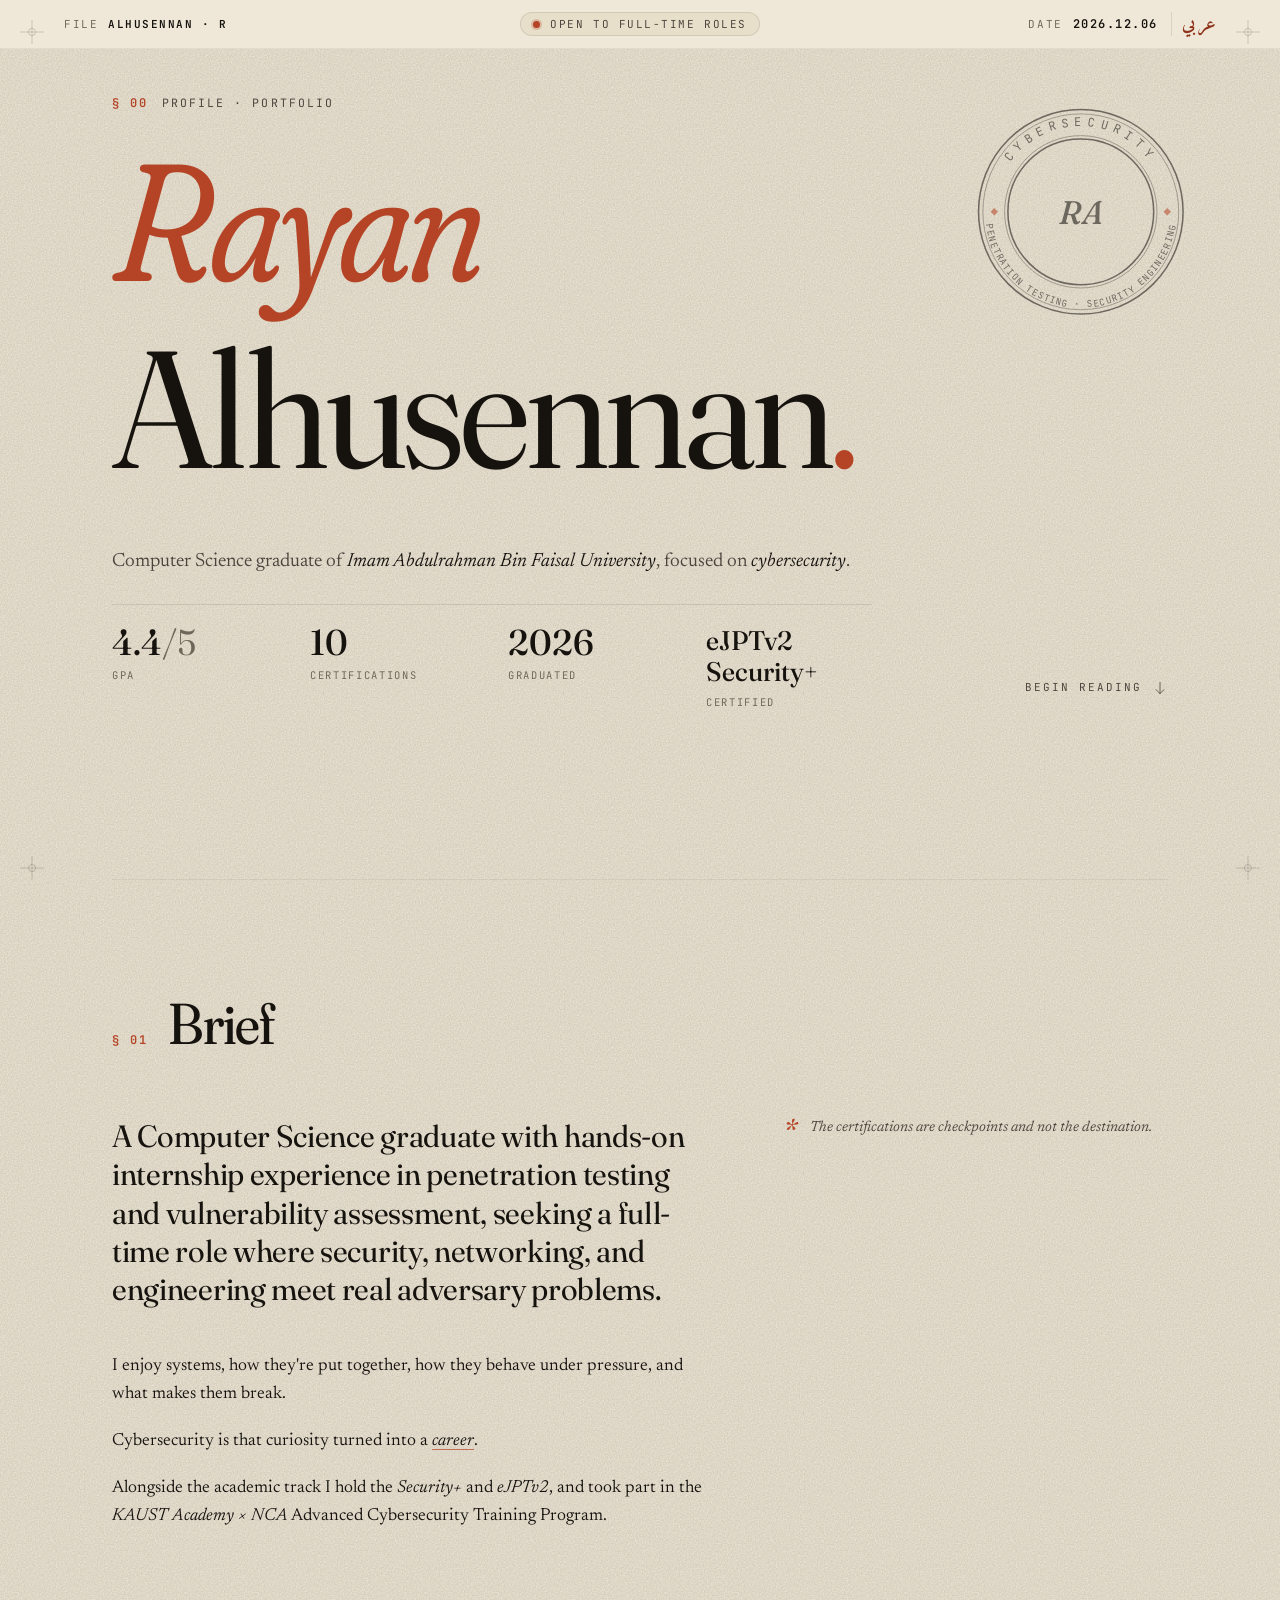
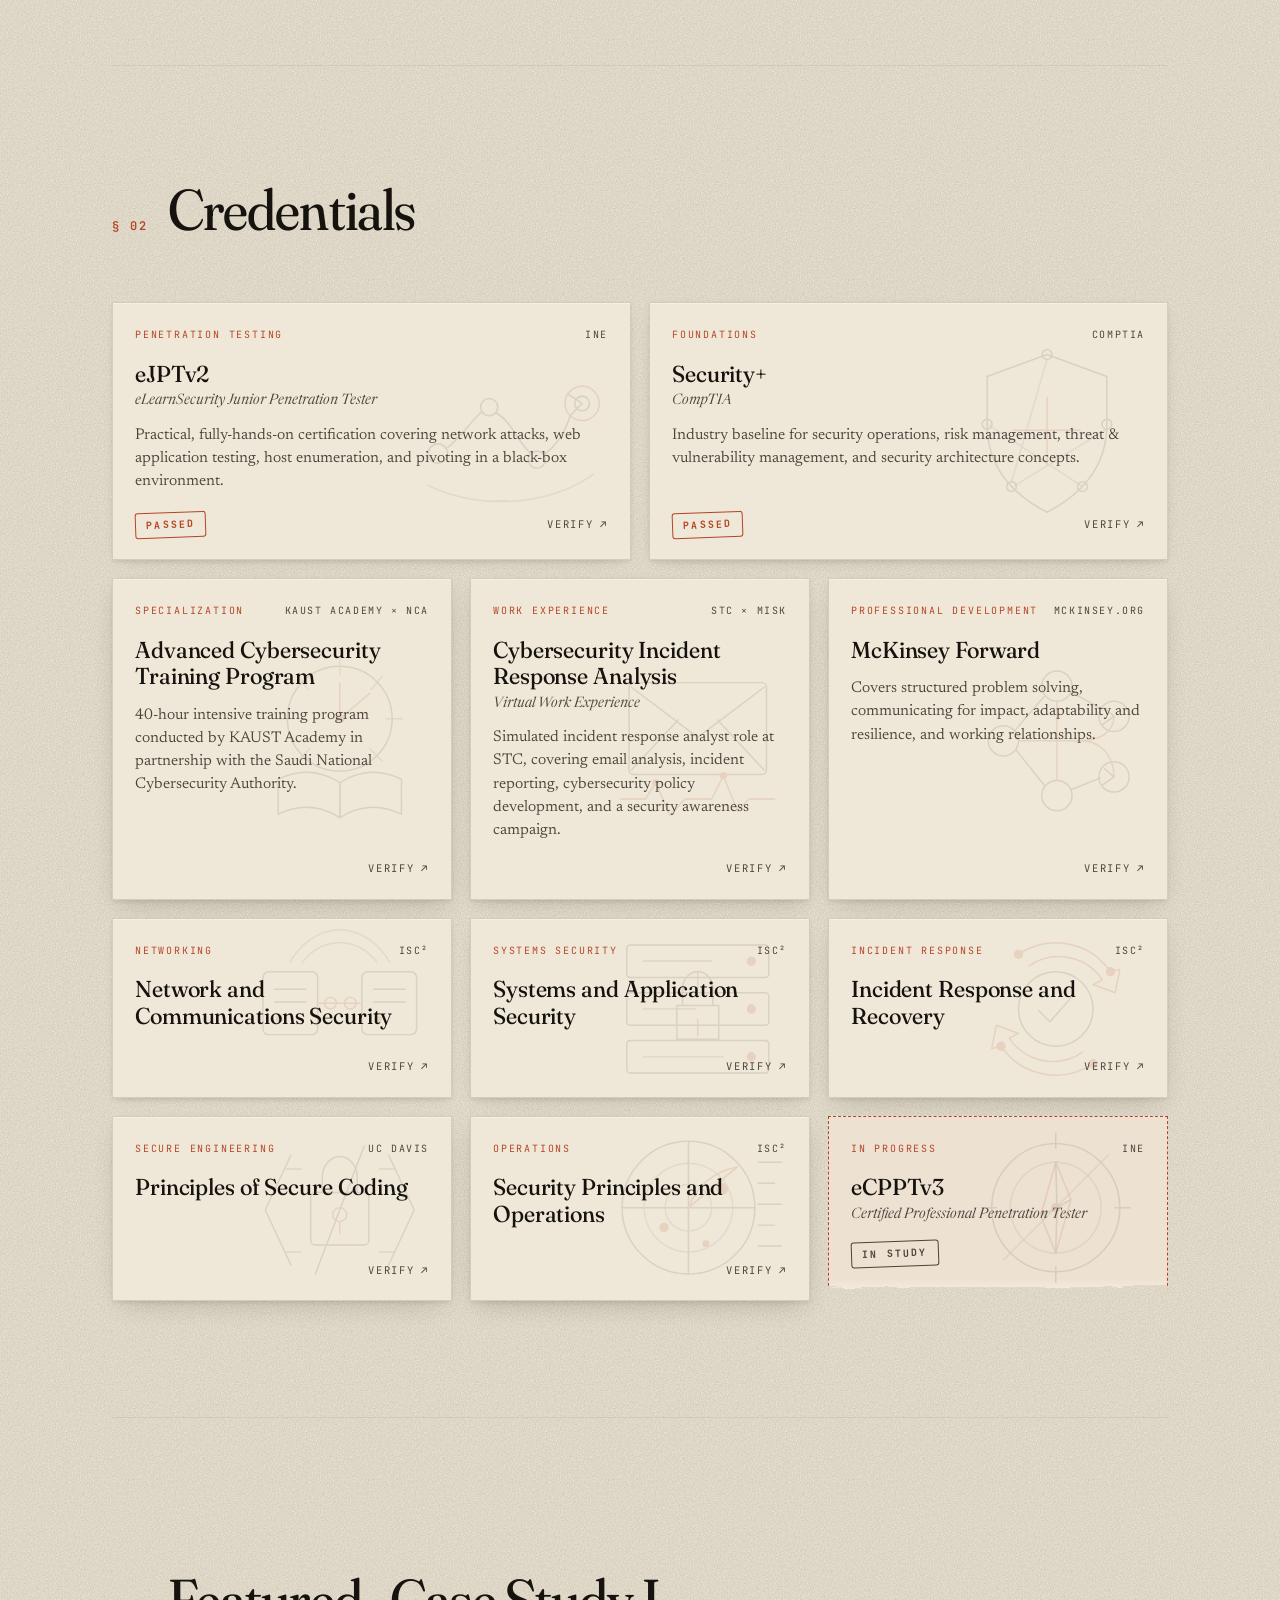
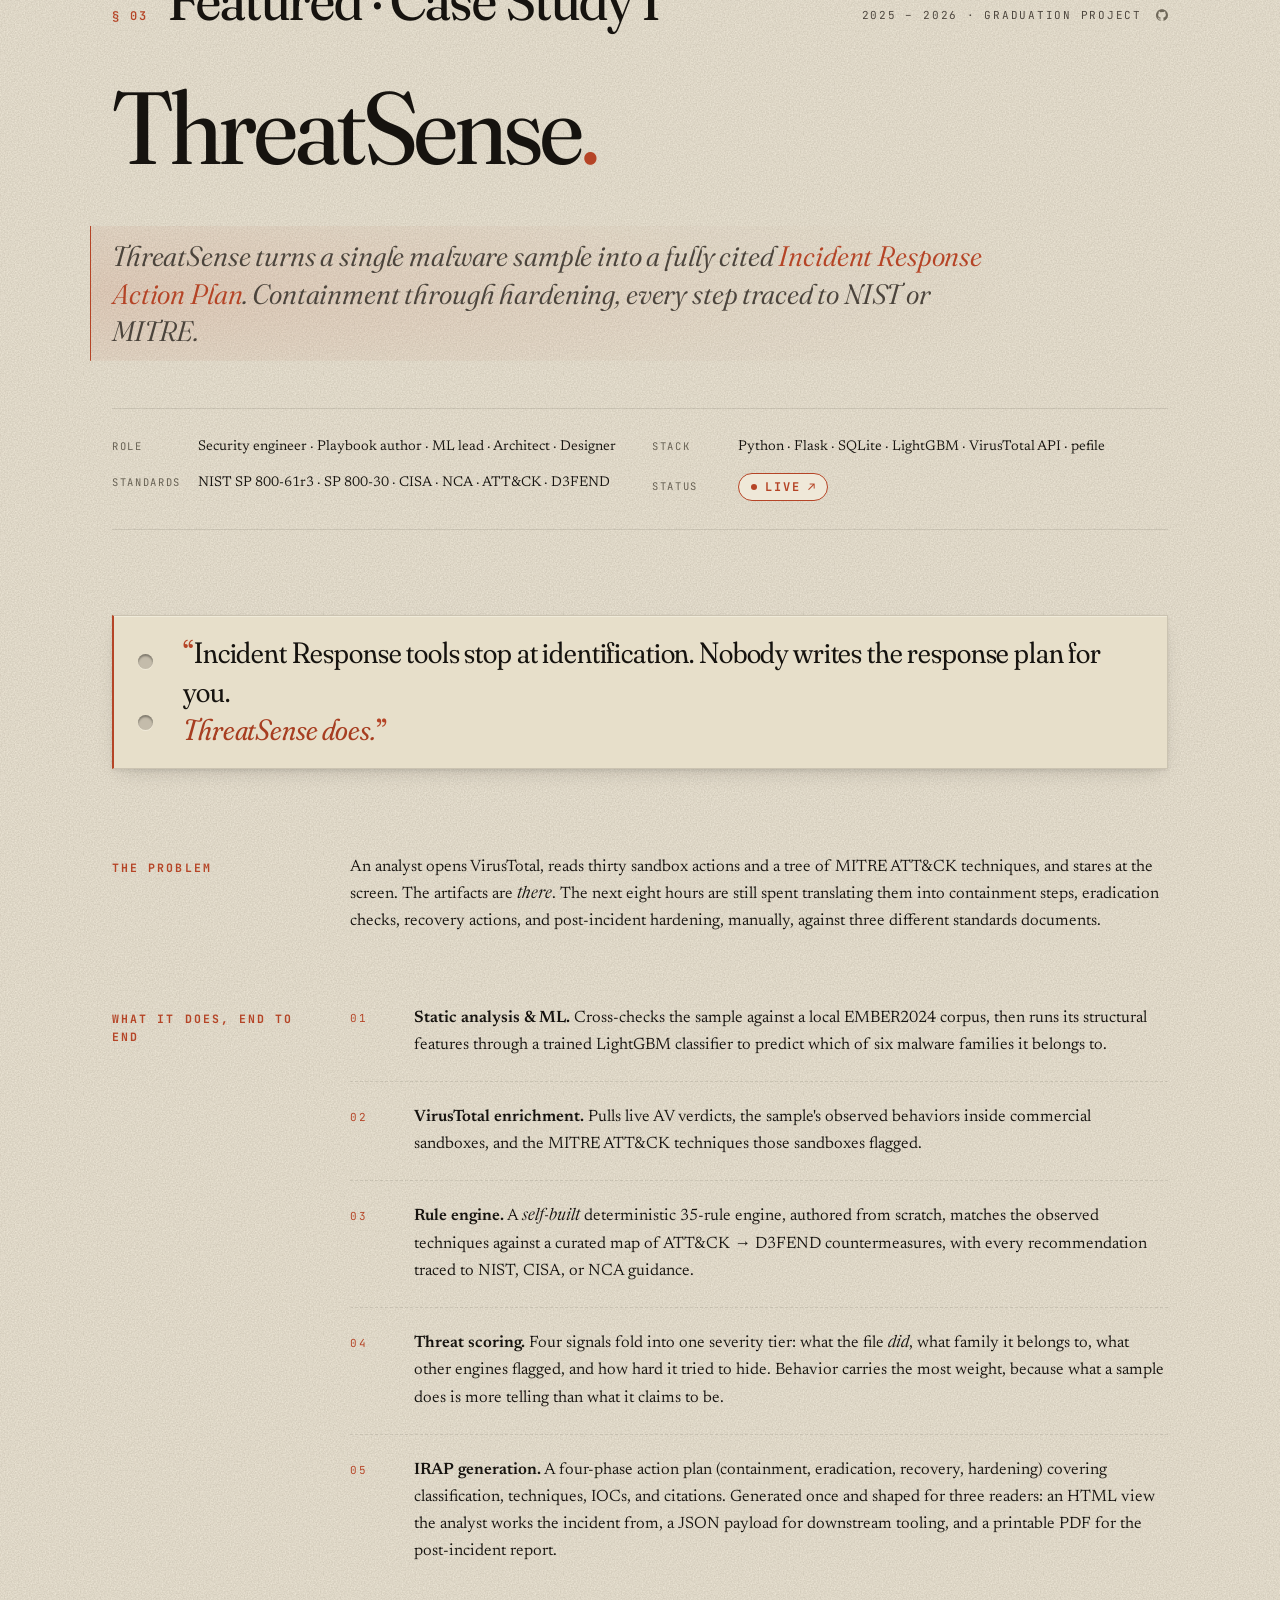
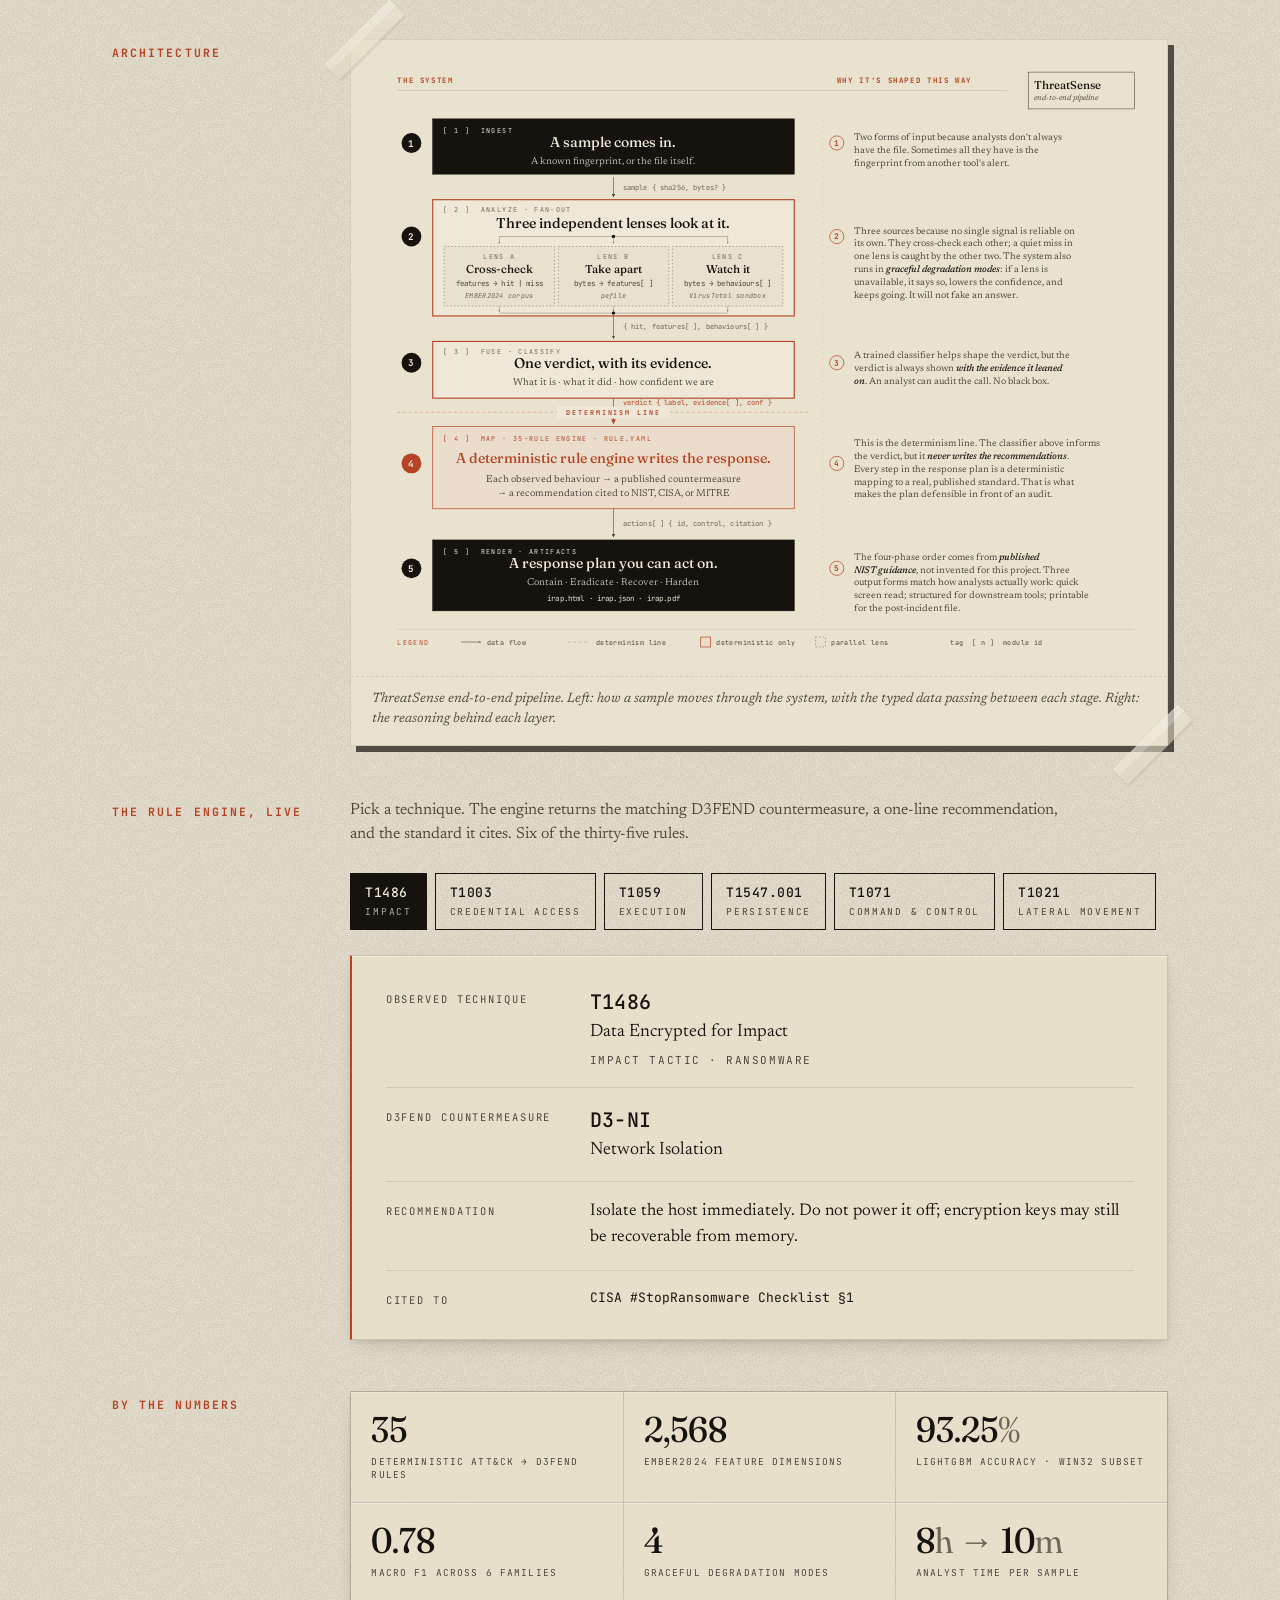
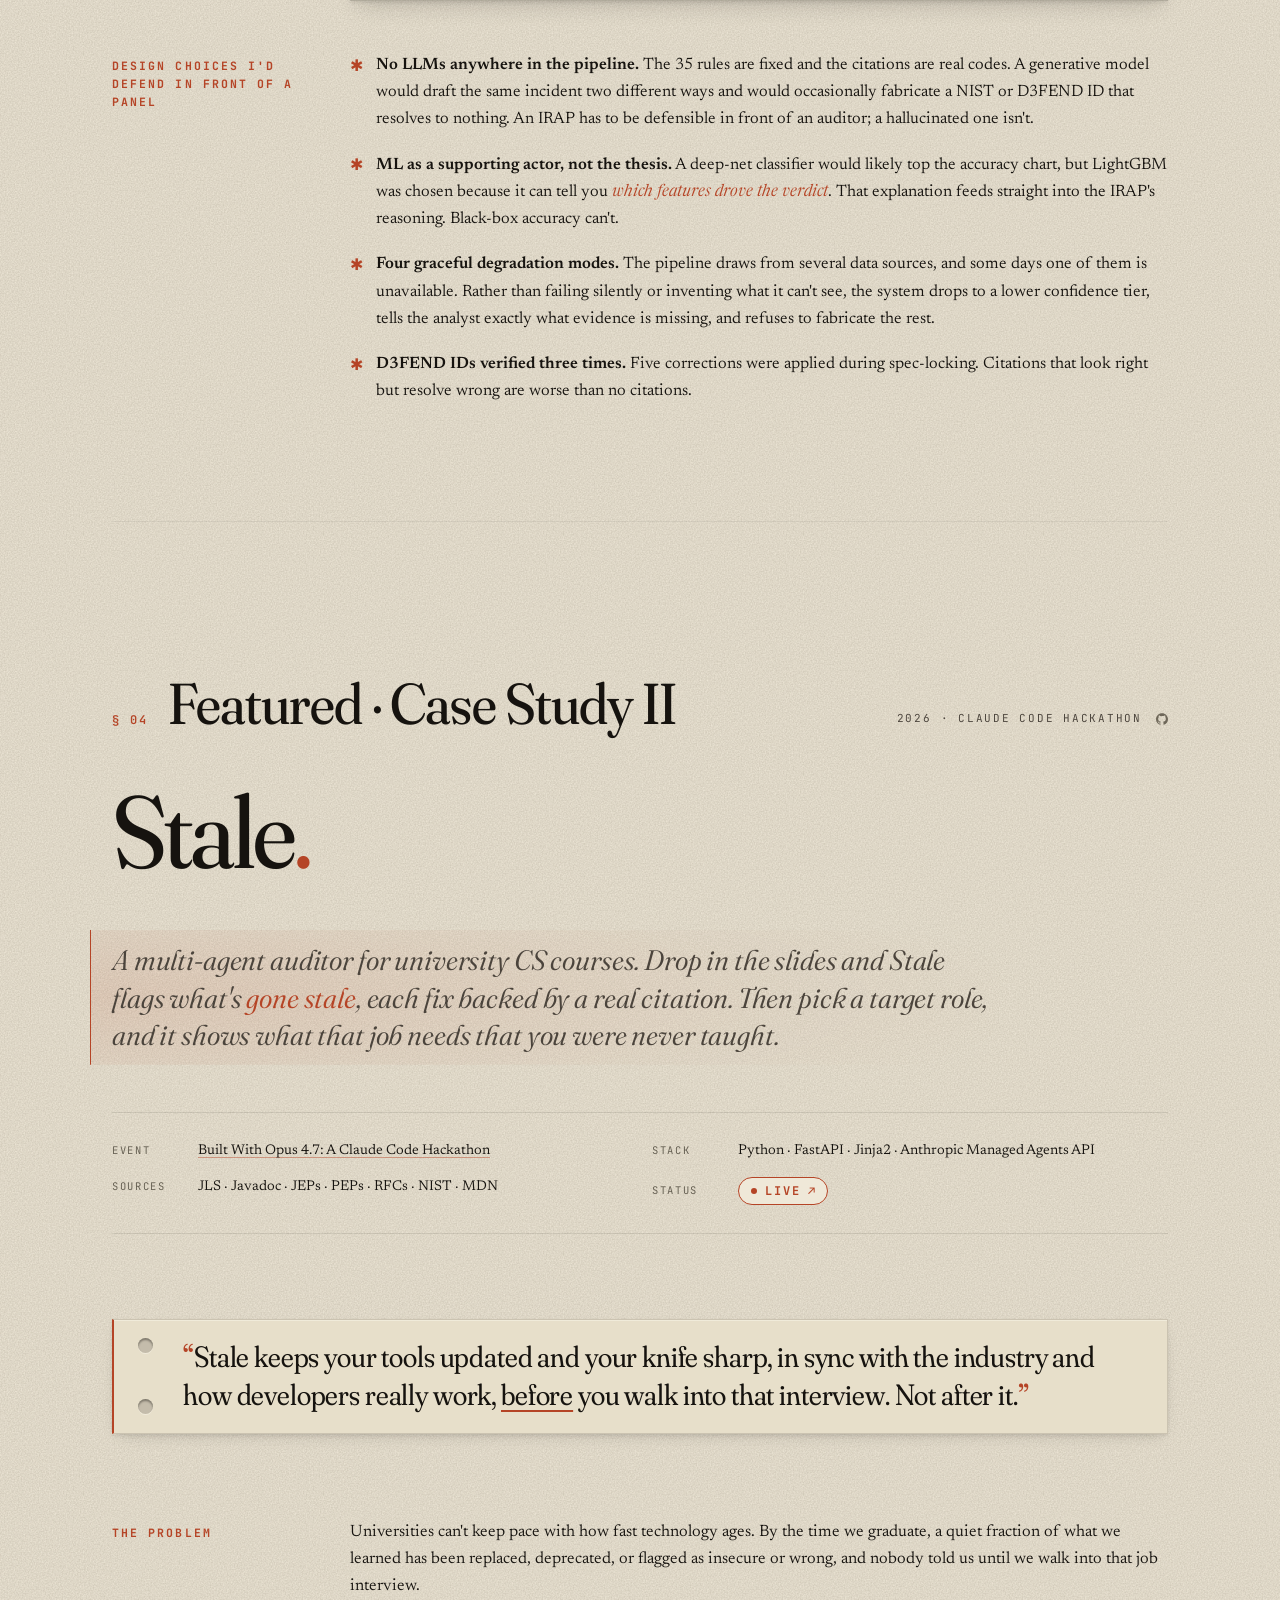
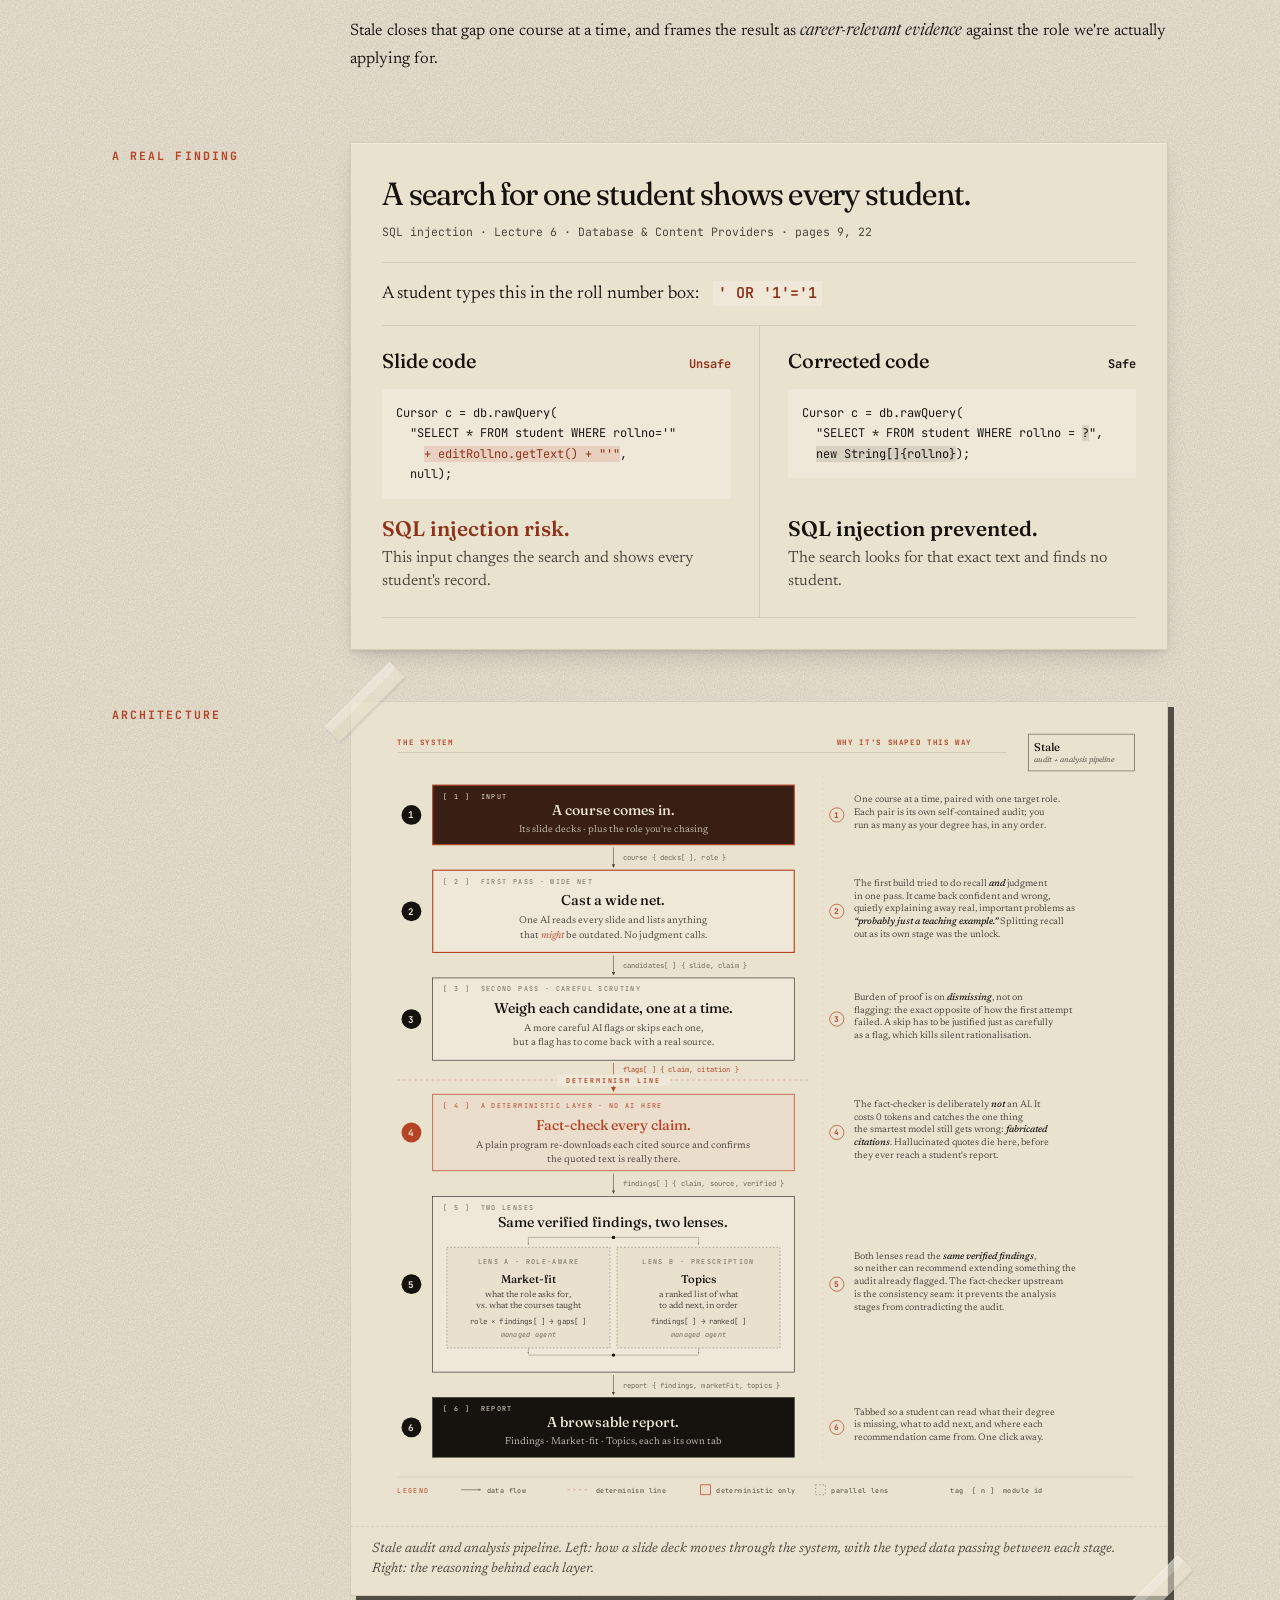
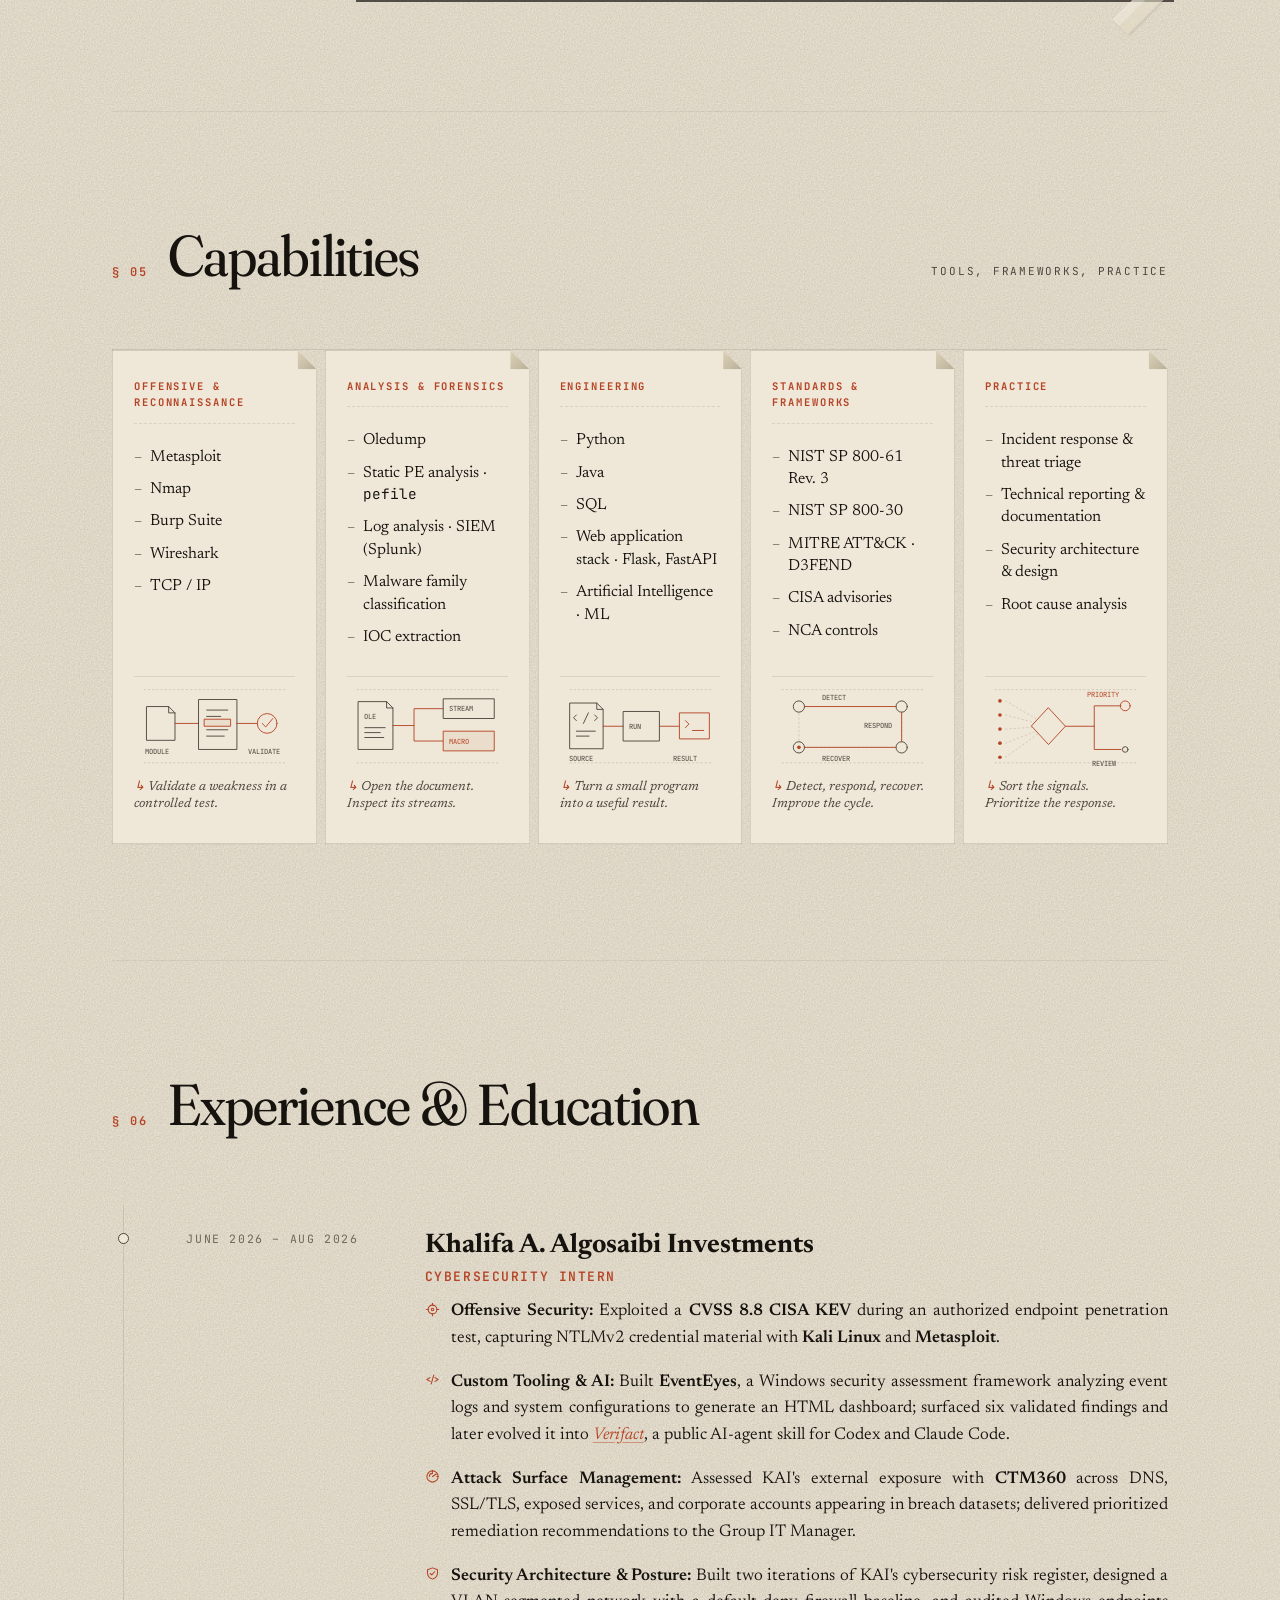
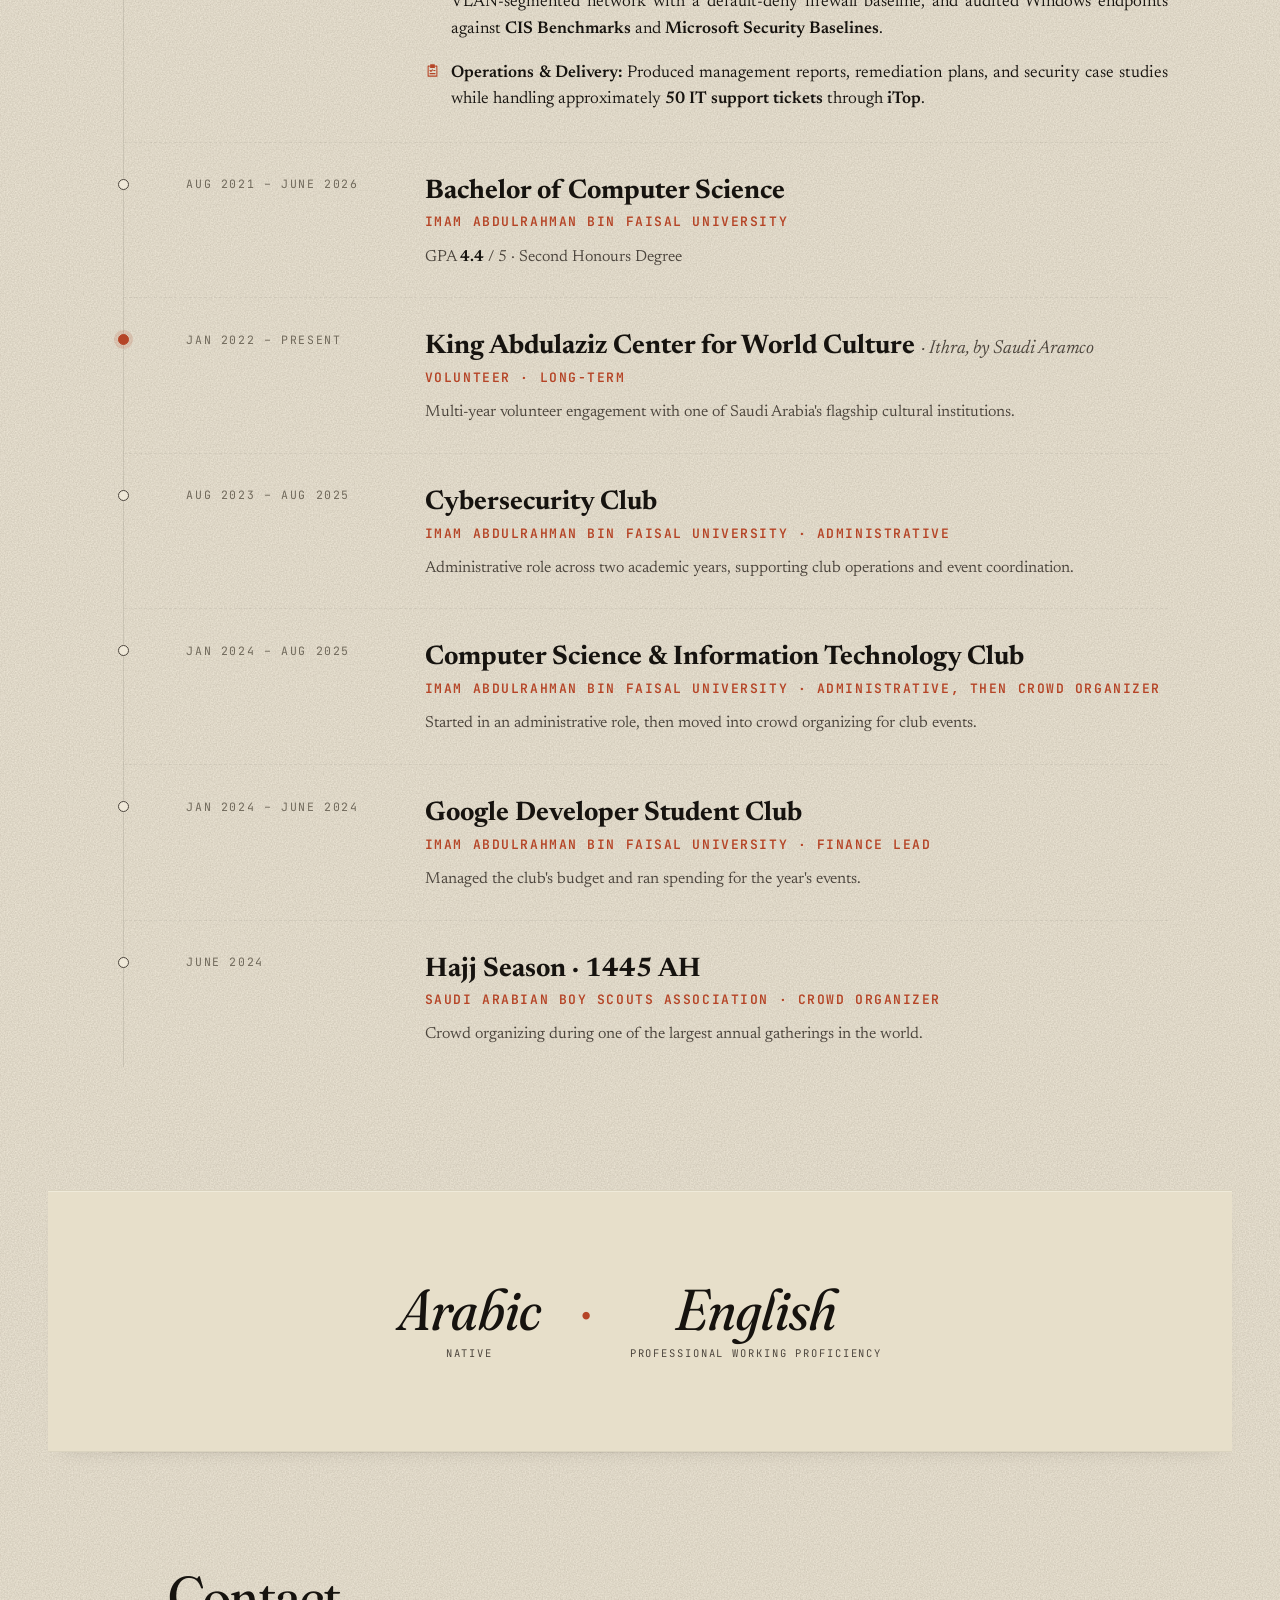
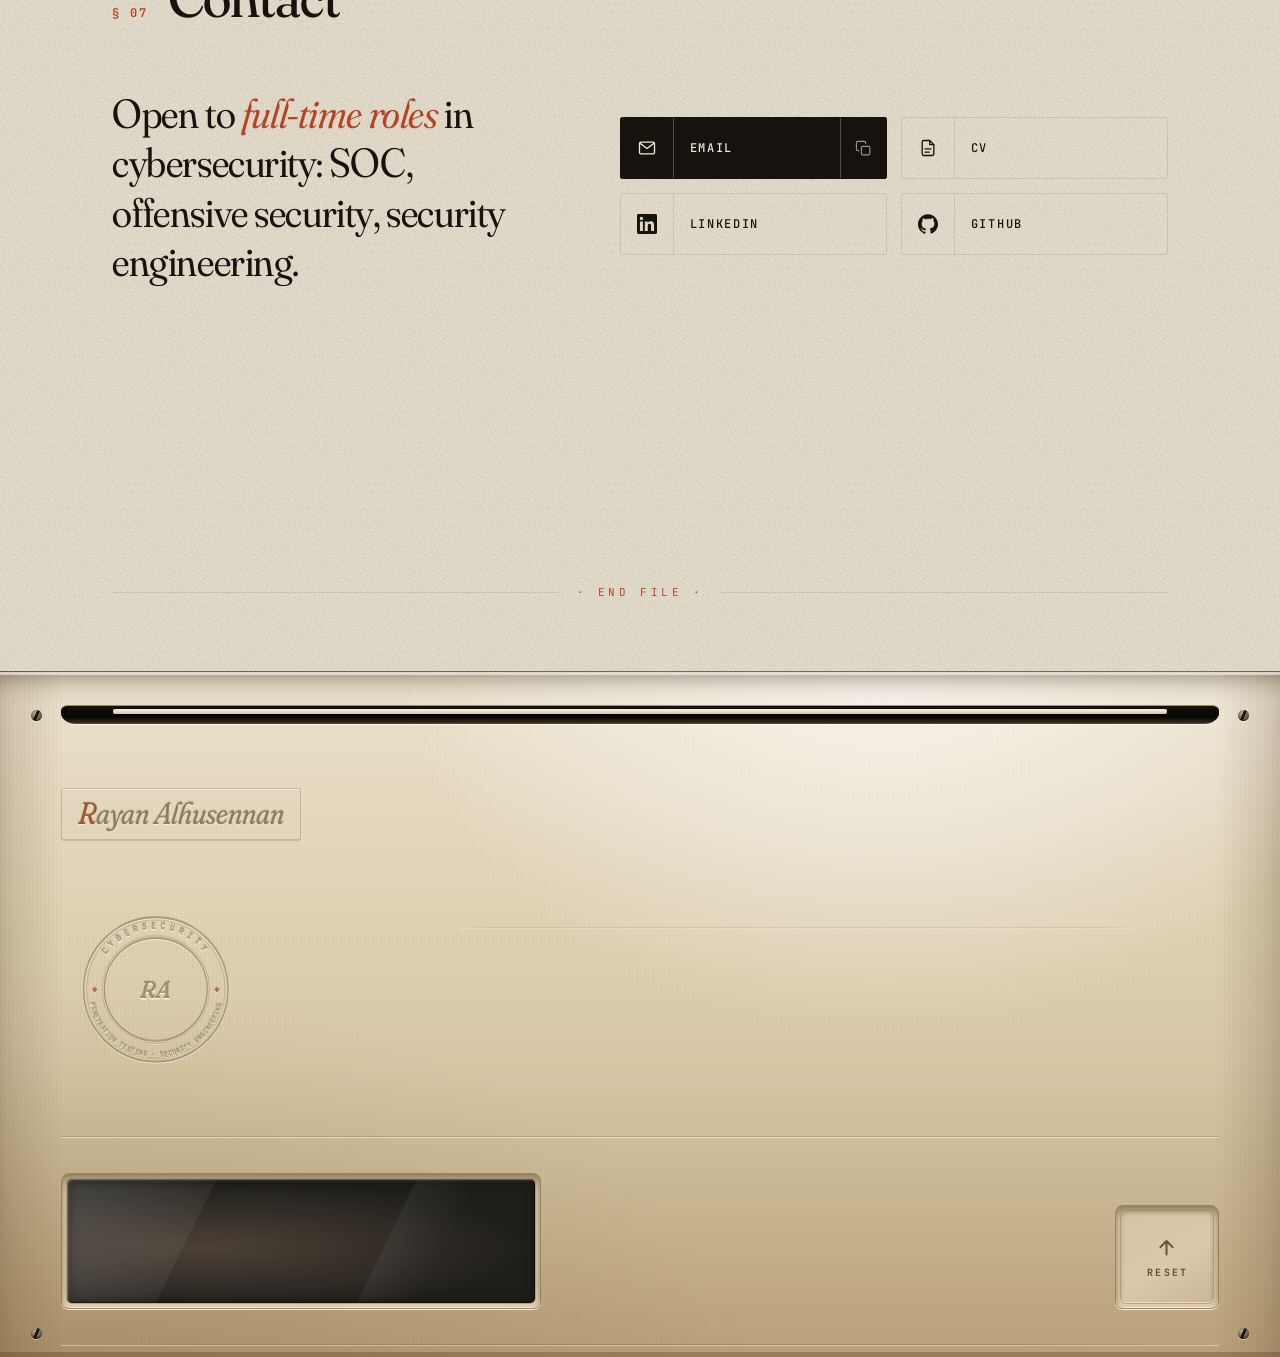
==== commit b8dd600a: "Publish shared audio silent-mode fix from source 134073a" ====
--- a/index.html
+++ b/index.html
@@ -379,7 +379,7 @@
 
     /* fixed styling arrives inline at show-time via setIgnite() */
   </style>
-  <script type="module" crossorigin src="./assets/index-vsY-Rl0k.js"></script>
+  <script type="module" crossorigin src="./assets/index-Byw_Z1o_.js"></script>
   <link rel="stylesheet" crossorigin href="./assets/index-BDfAd28T.css">
 </head>
 
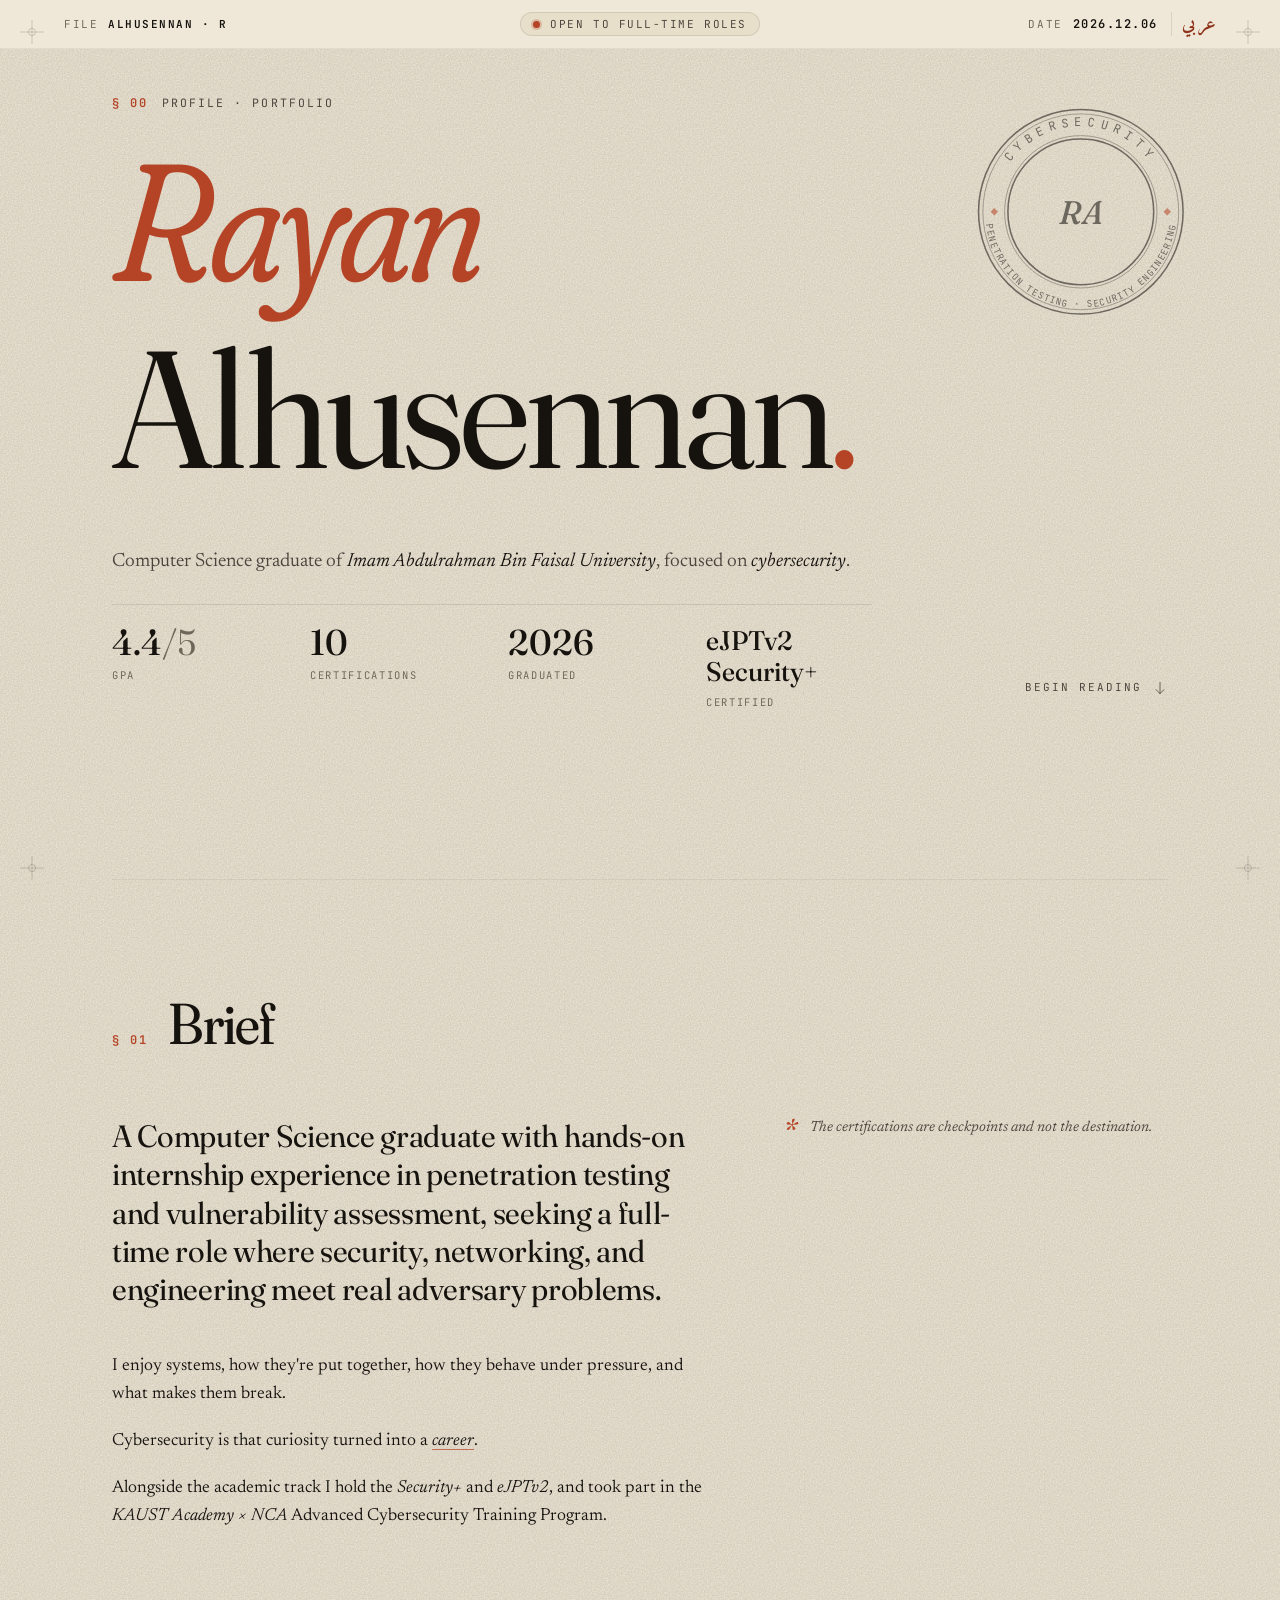
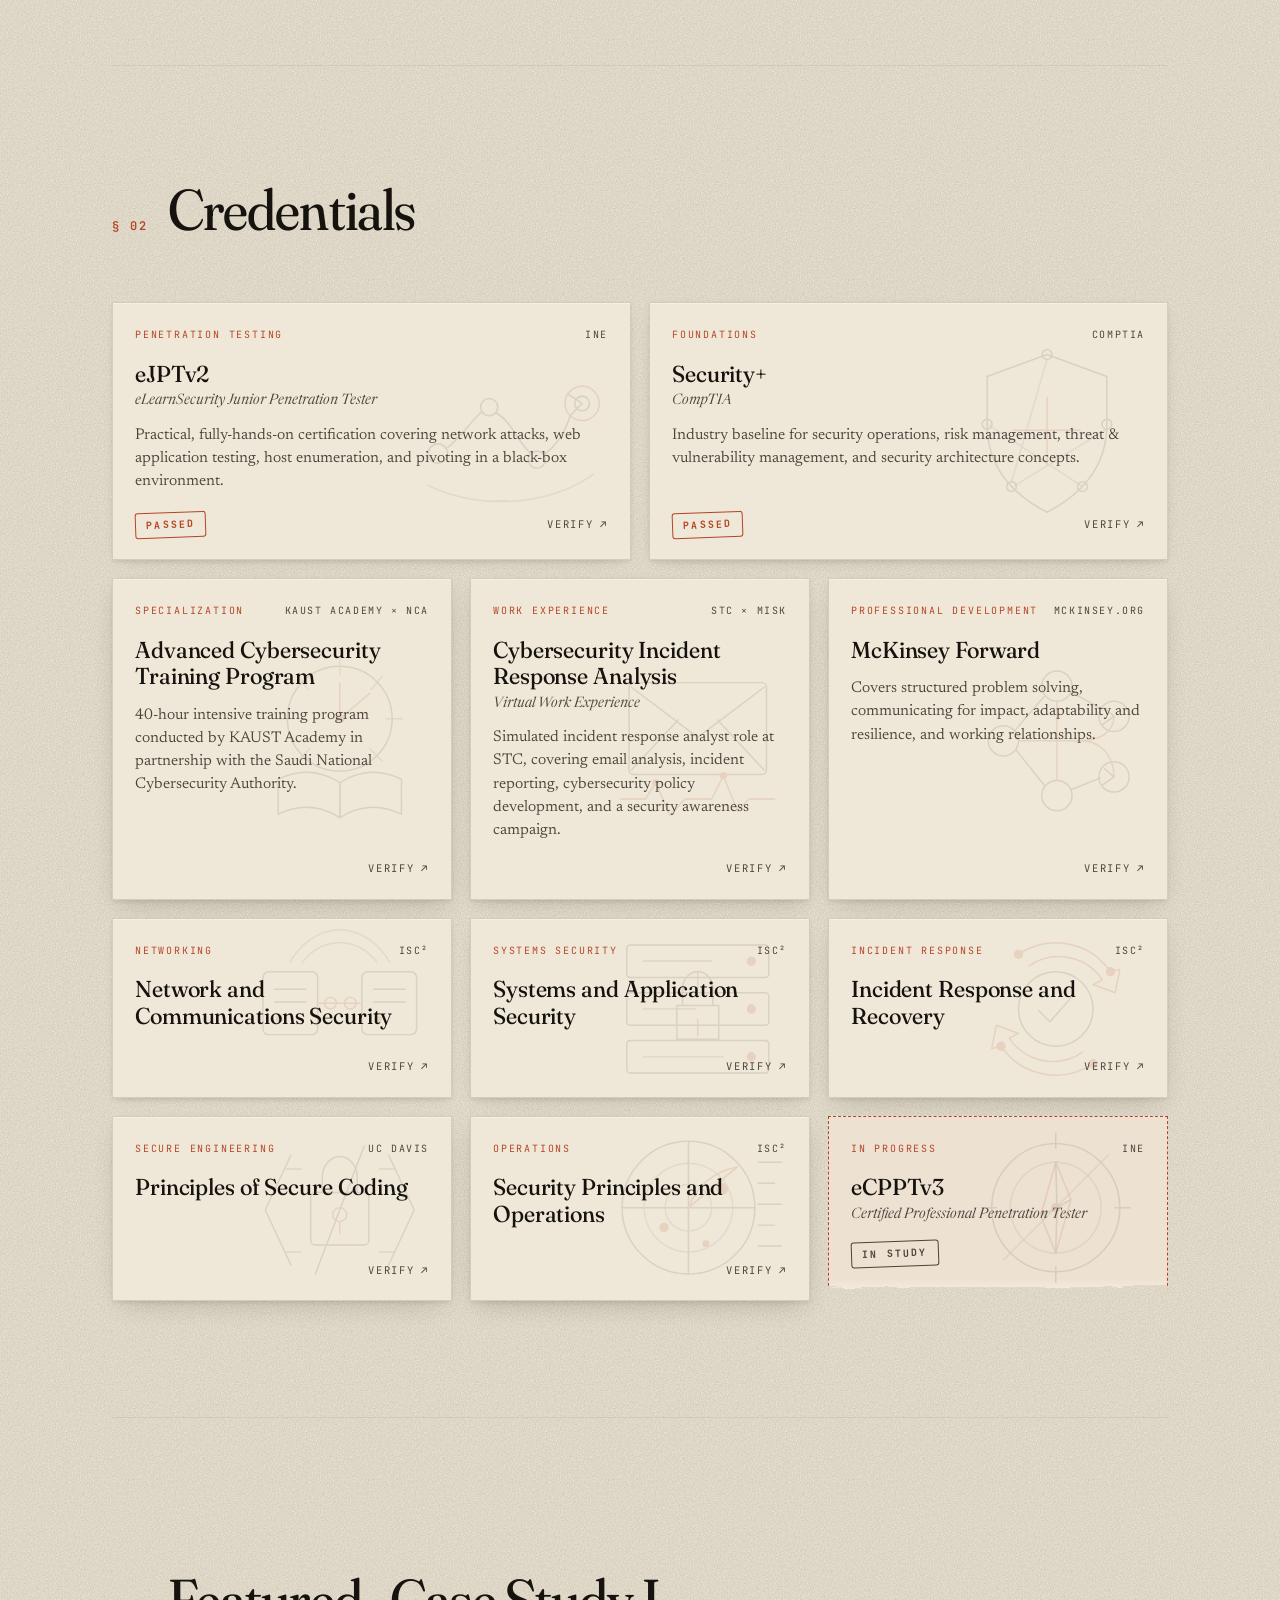
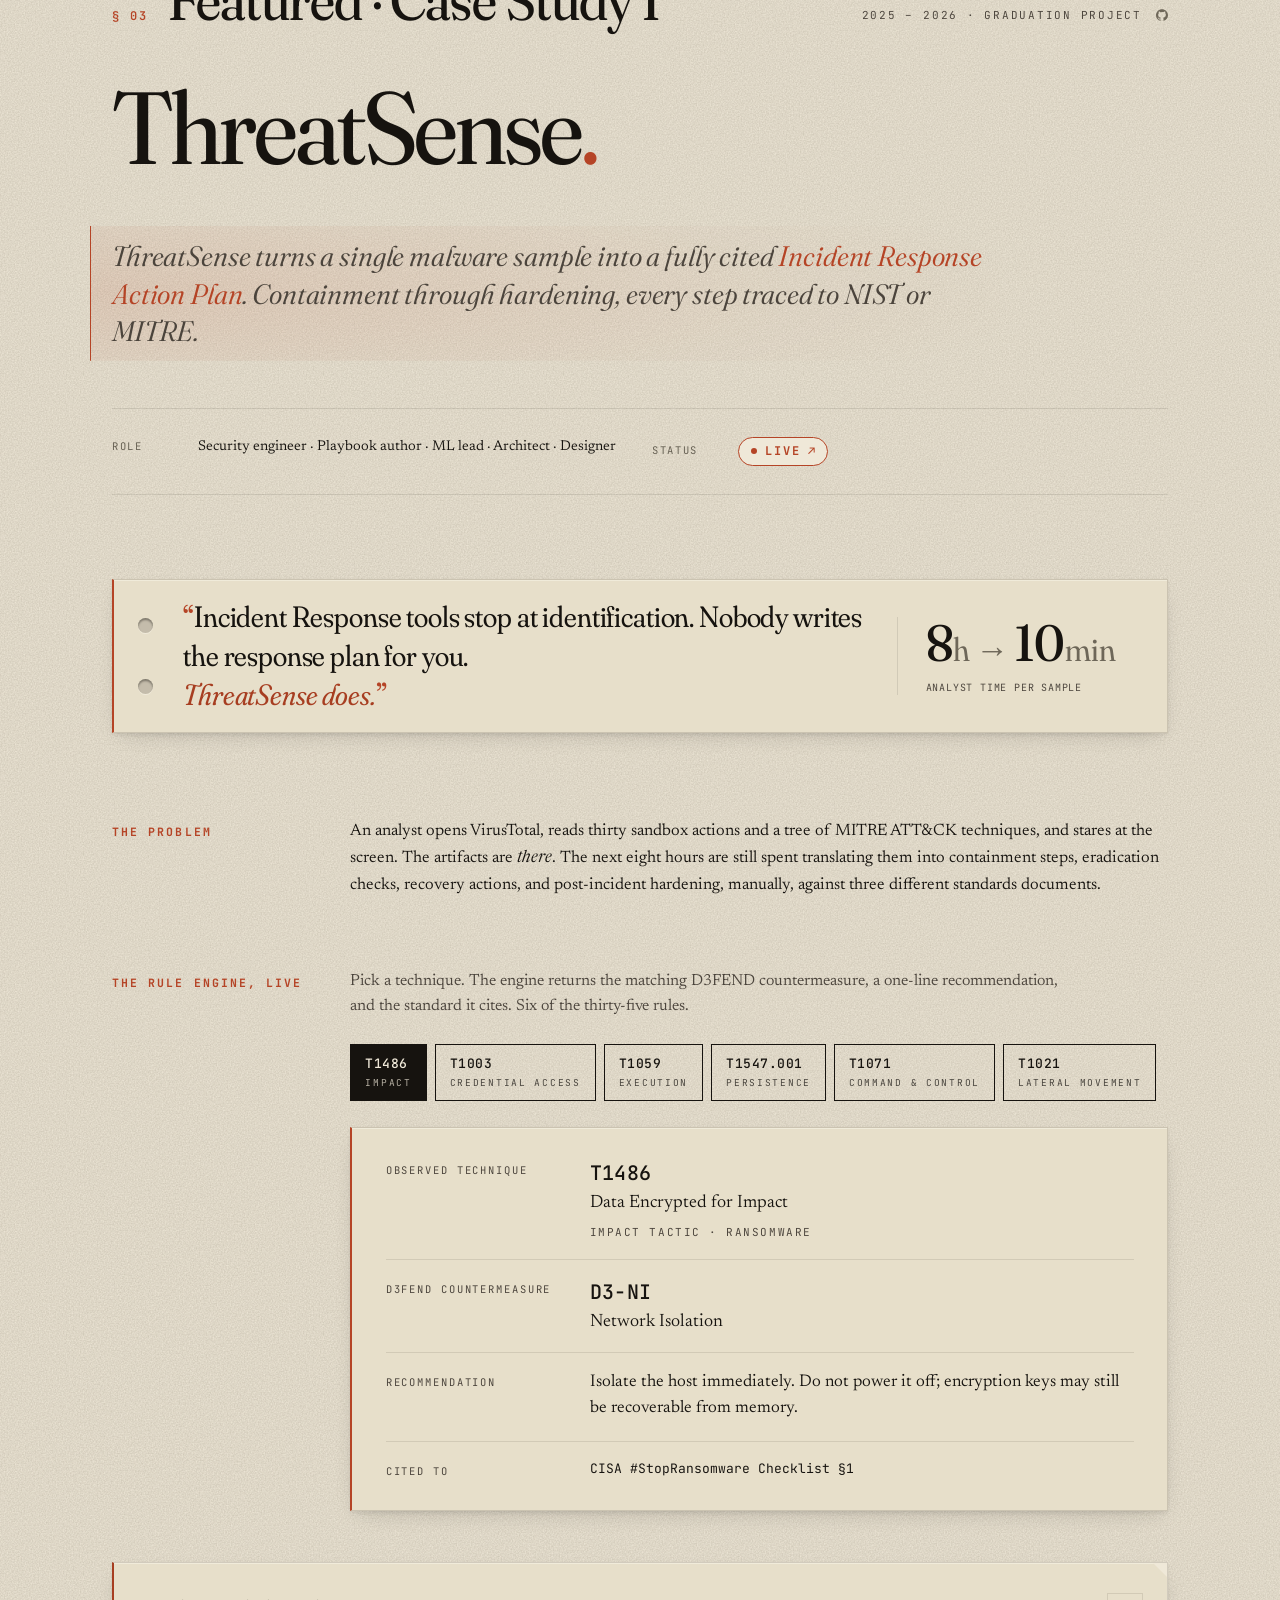
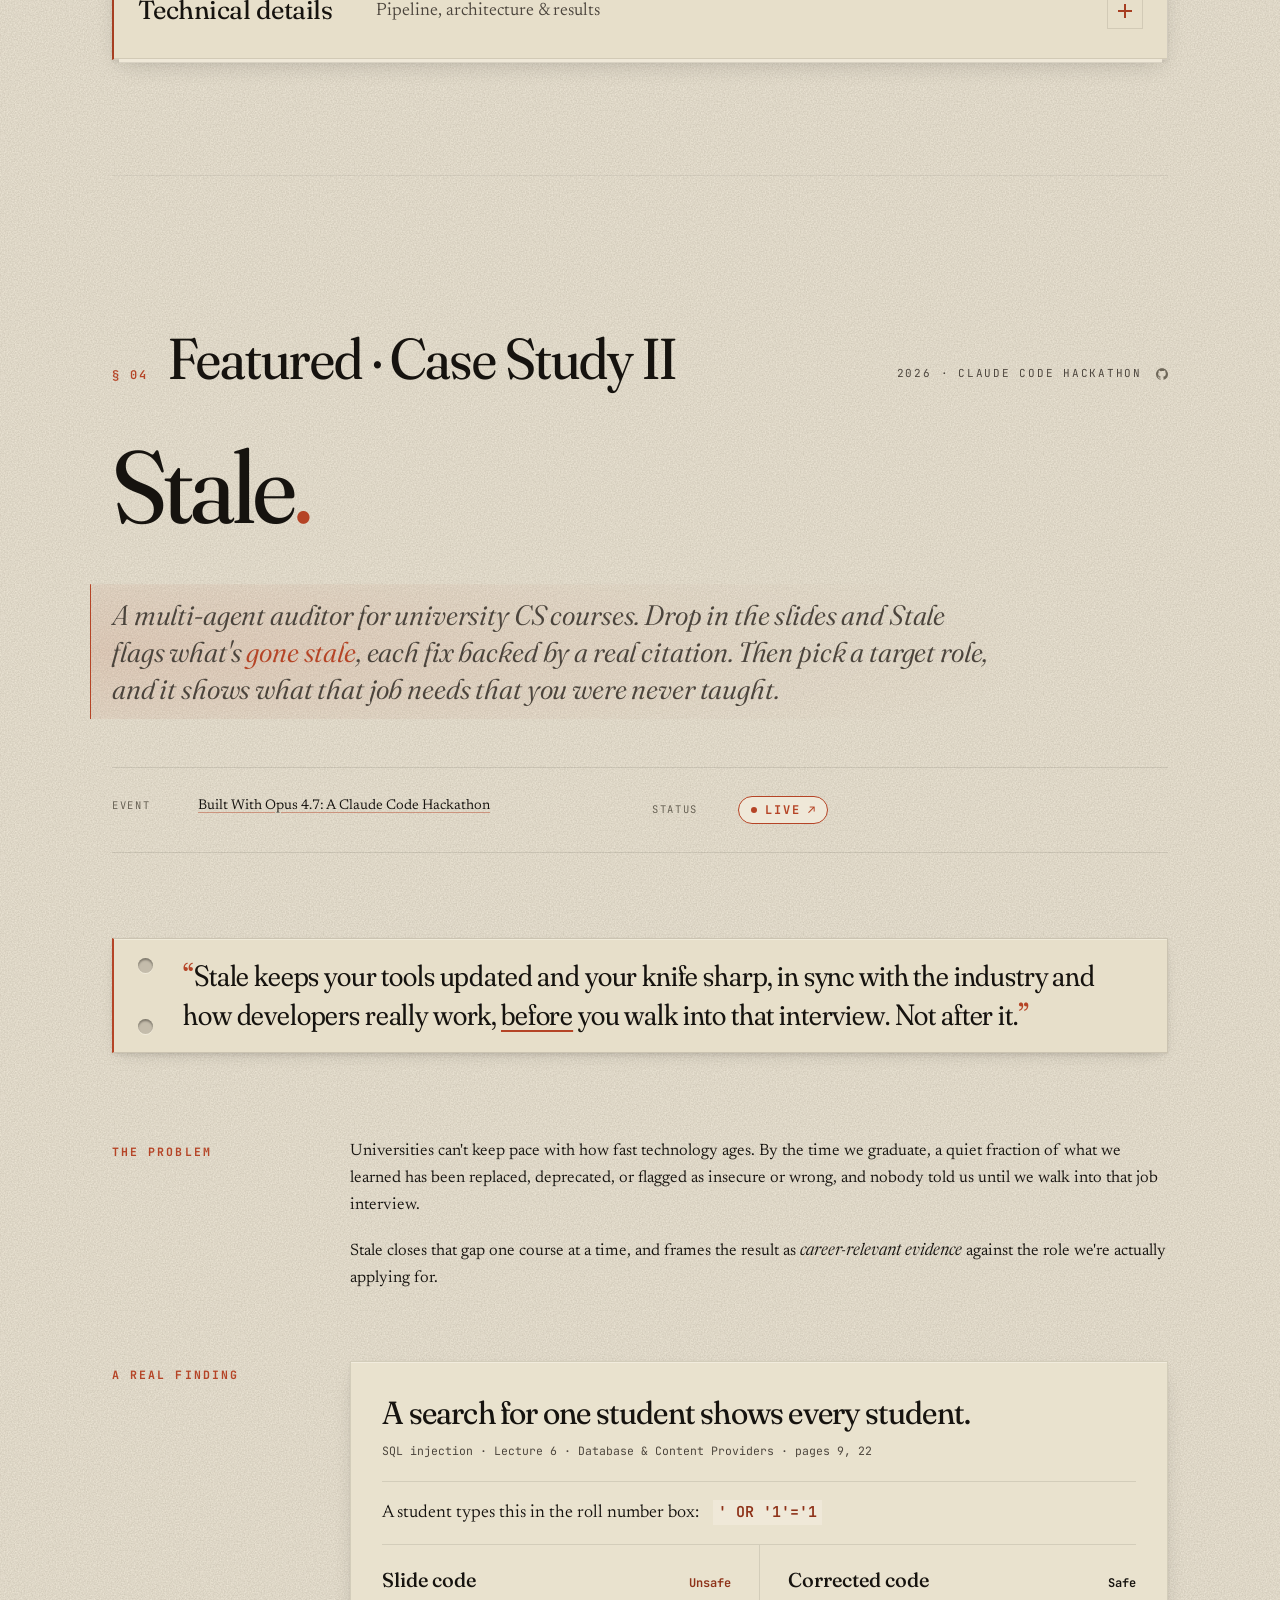
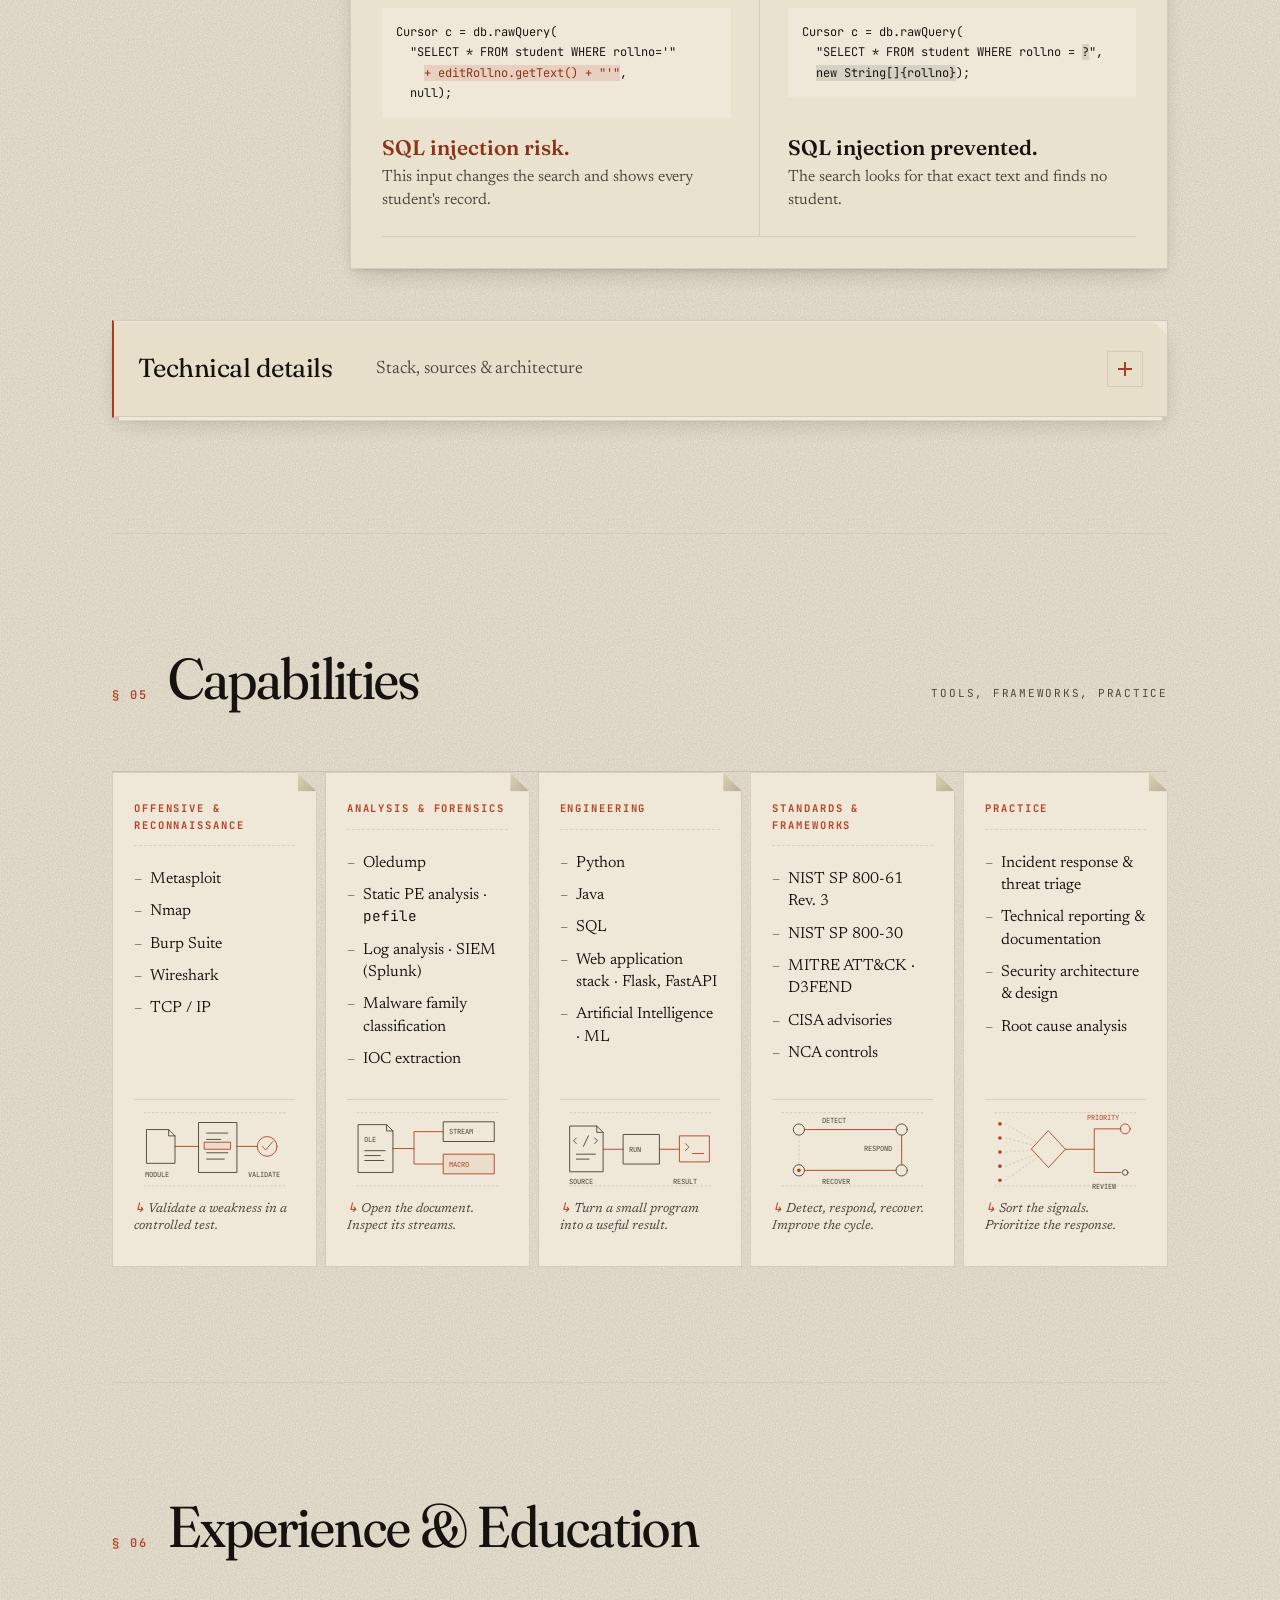
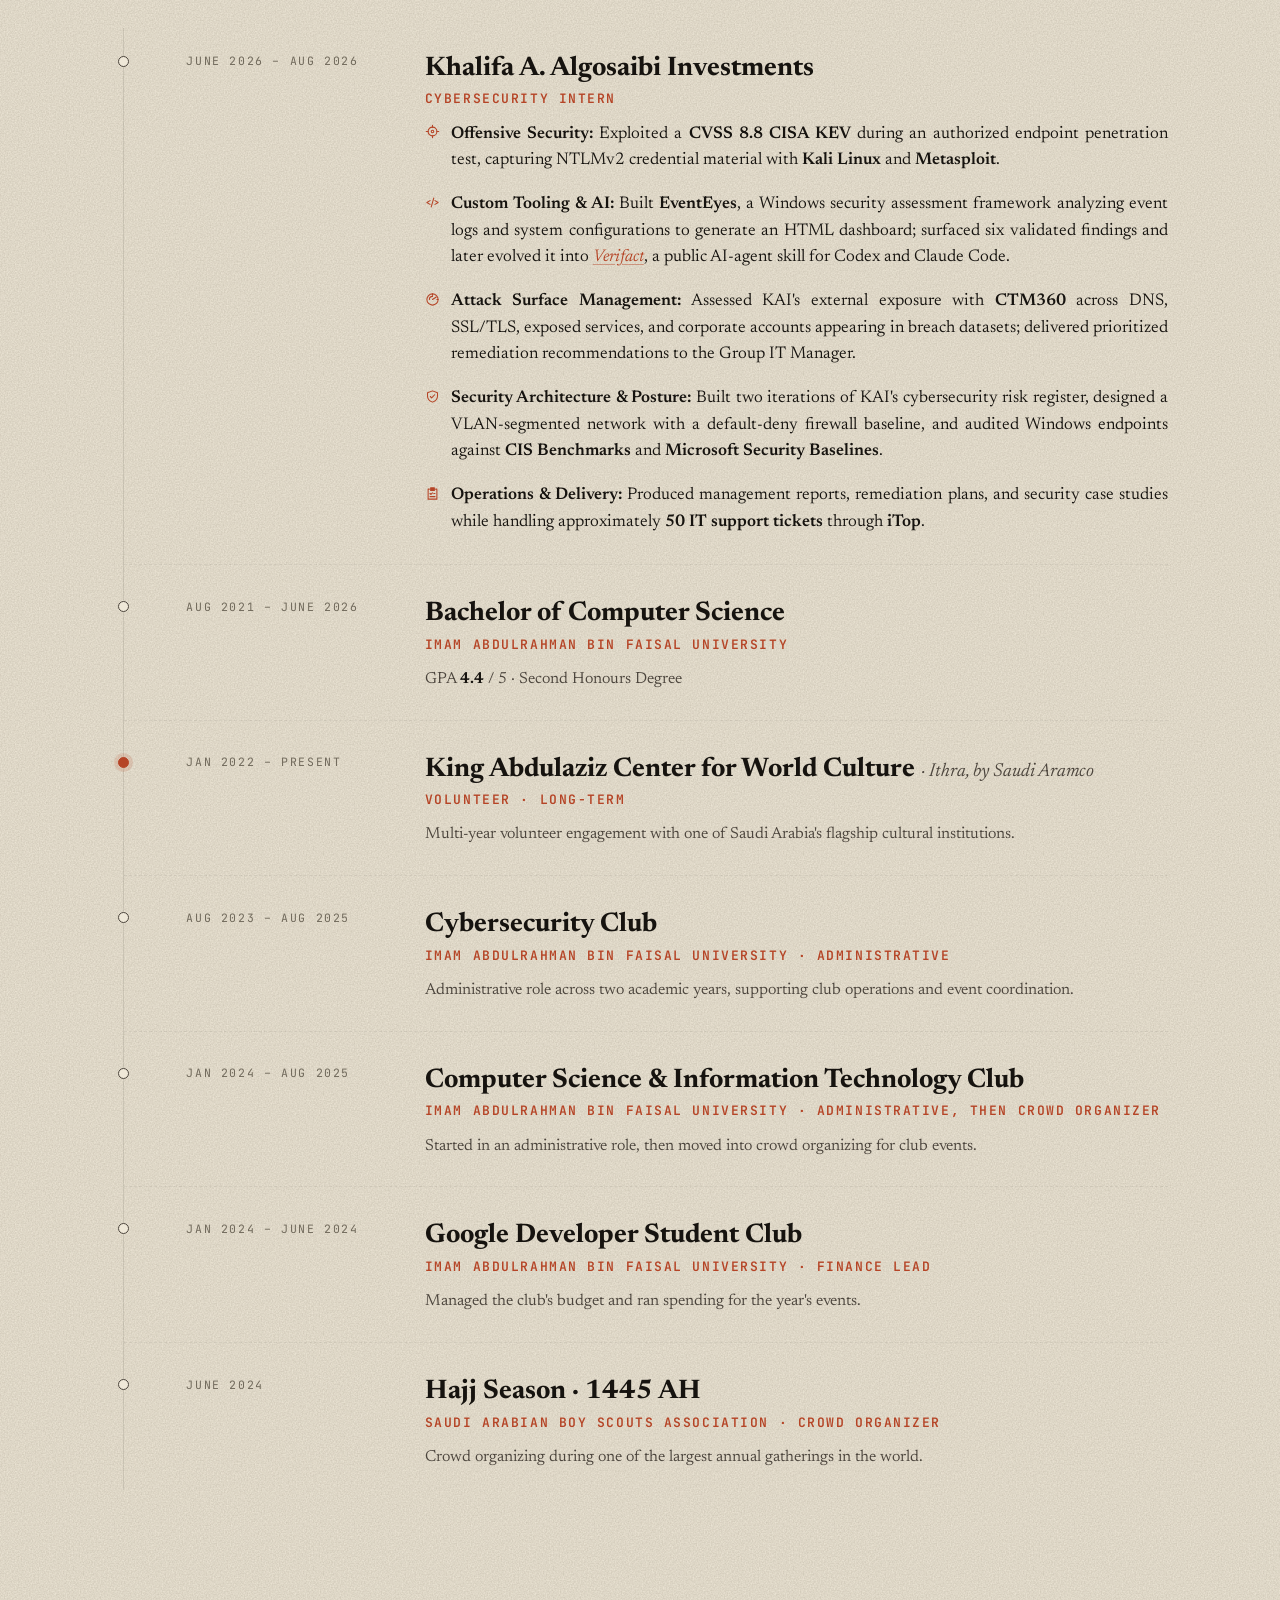
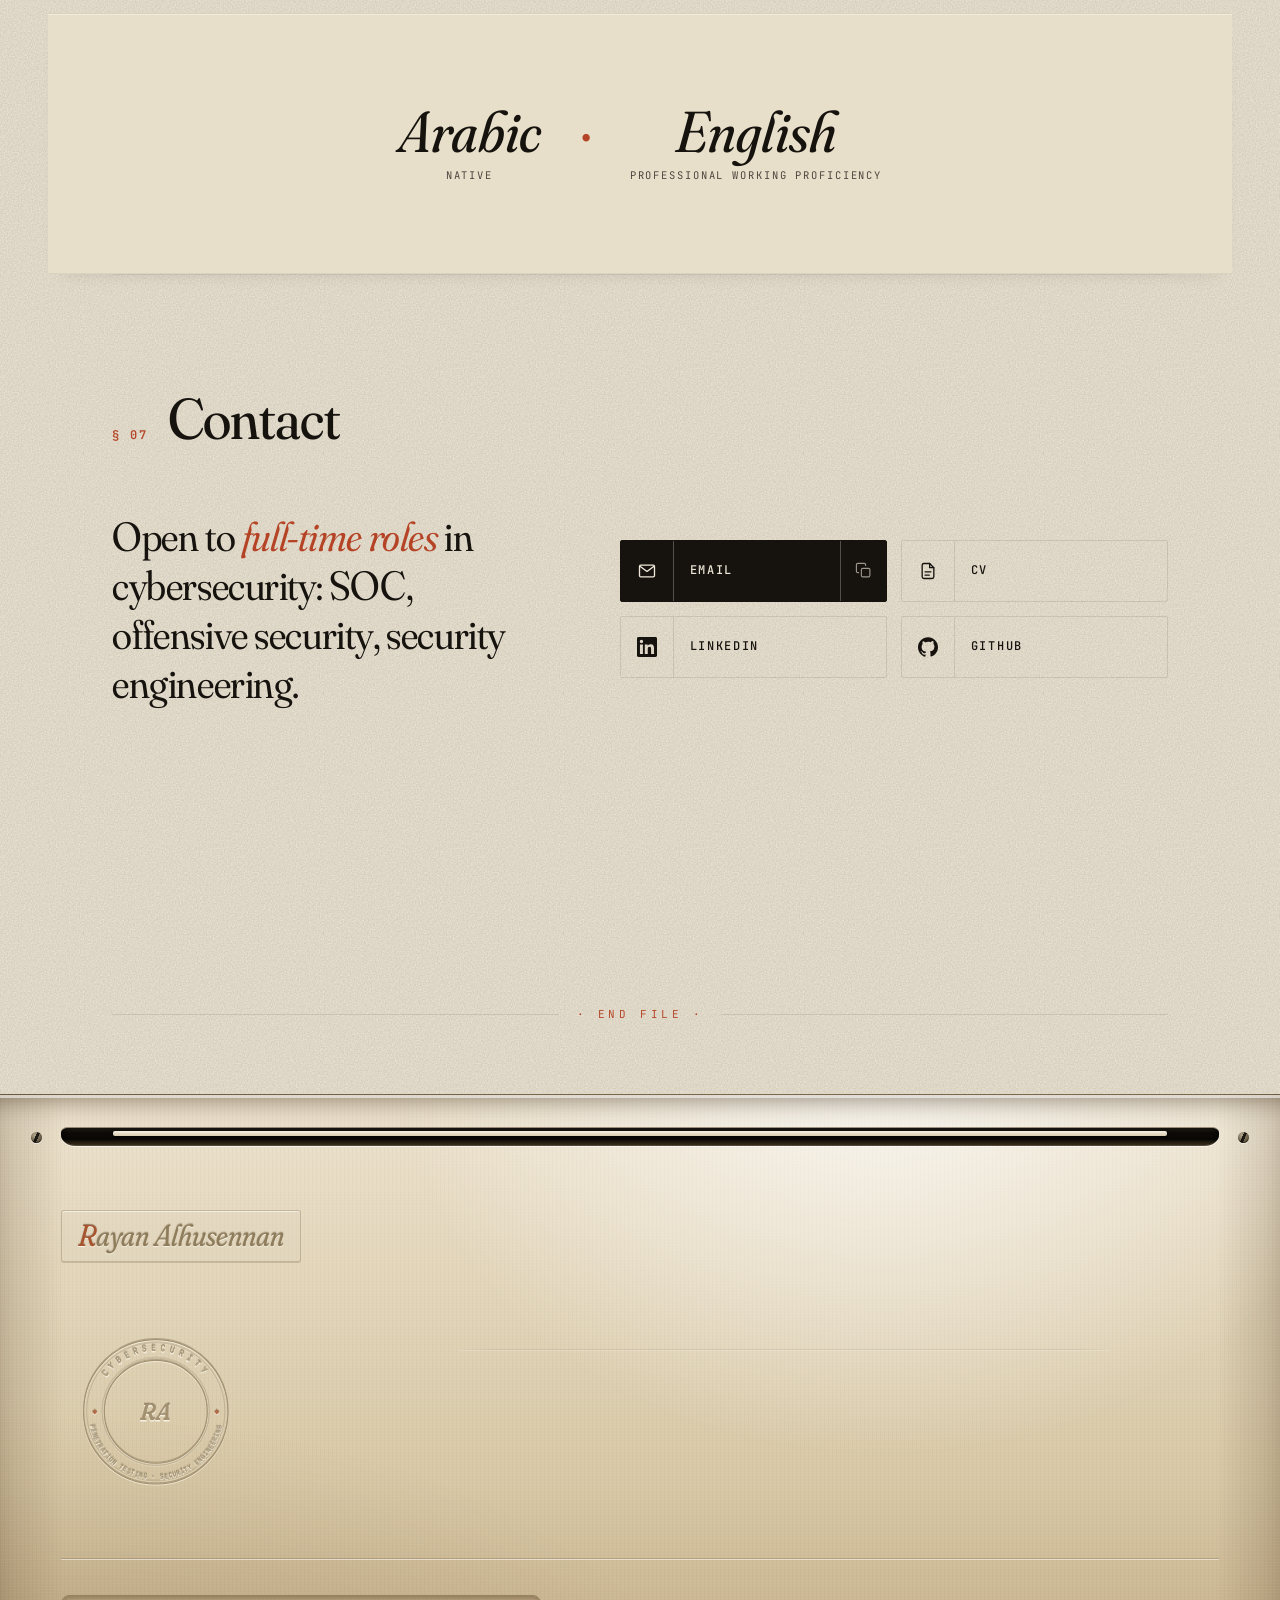
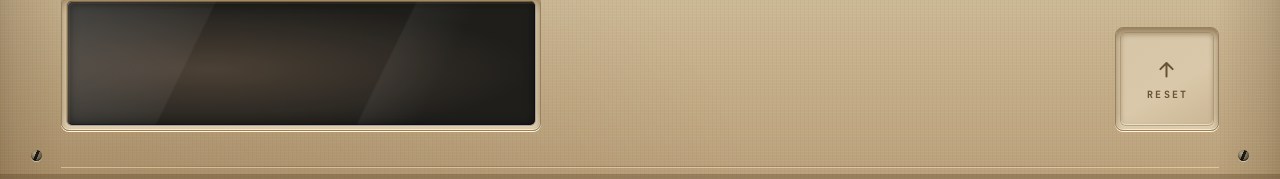
==== commit f30b0ffe: "Publish approved on-demand dossier from source 007927a" ====
--- a/index.html
+++ b/index.html
@@ -379,8 +379,8 @@
 
     /* fixed styling arrives inline at show-time via setIgnite() */
   </style>
-  <script type="module" crossorigin src="./assets/index-Byw_Z1o_.js"></script>
-  <link rel="stylesheet" crossorigin href="./assets/index-BDfAd28T.css">
+  <script type="module" crossorigin src="./assets/index-DPf4oxli.js"></script>
+  <link rel="stylesheet" crossorigin href="./assets/index-Dene75V5.css">
 </head>
 
 <body>
@@ -828,20 +828,20 @@
           <ul class="case-meta">
             <li><span class="k">Role</span><span class="v">Security engineer · Playbook author · ML lead · Architect ·
                 Designer</span></li>
-            <li><span class="k">Stack</span><span class="v">Python · Flask · SQLite · LightGBM · VirusTotal API ·
-                pefile</span></li>
-            <li><span class="k">Standards</span><span class="v">NIST SP 800-61r3 · SP 800-30 · CISA · NCA · ATT&amp;CK ·
-                D3FEND</span></li>
             <li><span class="k">Status</span><span class="v"><a class="case-meta-link"
                   href="https://threatsense-demo.onrender.com/" target="_blank" rel="noopener noreferrer">LIVE <span
                     class="arrow" aria-hidden="true">↗&#xFE0E;</span></a></span></li>
           </ul>
 
-          <div class="case-quote">
+          <div class="case-quote case-quote-outcome">
             <p>
               <span class="quote-open">“</span>Incident Response tools stop at identification. Nobody writes the
               response plan for you.<br /><em>ThreatSense does.</em><span class="quote-open">”</span>
             </p>
+            <div class="case-outcome">
+              <span class="stat-big stat-duration case-outcome-value"><span class="stat-duration-part">8<span class="dim">h</span></span><span class="dim stat-duration-arrow" aria-hidden="true"> → </span><span class="stat-duration-part">10<span class="dim">min</span></span></span>
+              <span class="case-outcome-label">Analyst time per sample</span>
+            </div>
           </div>
 
           <div class="case-section">
@@ -853,6 +853,92 @@
               against three different standards documents.</p>
           </div>
 
+          <div class="case-section case-tryit">
+            <h4 class="case-h">The rule engine, live</h4>
+            <div class="tryit">
+              <p class="tryit-deck">Pick a technique. The engine returns the matching D3FEND countermeasure, a one-line
+                recommendation, and the standard it cites. <span class="tryit-count-desk">Six</span><span
+                  class="tryit-count-mob">Three</span> of the thirty-five rules.</p>
+
+              <div class="tryit-chips" role="group" aria-label="ATT&amp;CK techniques">
+                <button class="tryit-chip is-active" type="button" data-rule-idx="0" aria-pressed="true">
+                  <span class="chip-id">T1486</span>
+                  <span class="chip-tactic">Impact</span>
+                </button>
+                <button class="tryit-chip tryit-chip--desk-only" type="button" data-rule-idx="1" aria-pressed="false">
+                  <span class="chip-id">T1003</span>
+                  <span class="chip-tactic">Credential Access</span>
+                </button>
+                <button class="tryit-chip" type="button" data-rule-idx="2" aria-pressed="false">
+                  <span class="chip-id">T1059</span>
+                  <span class="chip-tactic">Execution</span>
+                </button>
+                <button class="tryit-chip" type="button" data-rule-idx="3" aria-pressed="false">
+                  <span class="chip-id">T1547.001</span>
+                  <span class="chip-tactic">Persistence</span>
+                </button>
+                <button class="tryit-chip tryit-chip--desk-only" type="button" data-rule-idx="4" aria-pressed="false">
+                  <span class="chip-id">T1071</span>
+                  <span class="chip-tactic">Command &amp; Control</span>
+                </button>
+                <button class="tryit-chip tryit-chip--desk-only" type="button" data-rule-idx="5" aria-pressed="false">
+                  <span class="chip-id">T1021</span>
+                  <span class="chip-tactic">Lateral Movement</span>
+                </button>
+              </div>
+
+              <div class="tryit-panel" aria-live="polite">
+                <div class="tryit-row">
+                  <span class="tryit-pretitle">Observed technique</span>
+                  <div class="tryit-row-body">
+                    <span class="tryit-id" data-field="attackId">T1486</span>
+                    <span class="tryit-name" data-field="attackName">Data Encrypted for Impact</span>
+                    <span class="tryit-meta-sub" data-field="meta">Impact tactic · Ransomware</span>
+                  </div>
+                </div>
+
+                <div class="tryit-row">
+                  <span class="tryit-pretitle">D3FEND countermeasure</span>
+                  <div class="tryit-row-body">
+                    <span class="tryit-id" data-field="d3fendId">D3-NI</span>
+                    <span class="tryit-name" data-field="d3fendName">Network Isolation</span>
+                  </div>
+                </div>
+
+                <div class="tryit-row tryit-row-action">
+                  <span class="tryit-pretitle">Recommendation</span>
+                  <p class="tryit-action" data-field="action">Isolate the host immediately. Do not power it off;
+                    encryption keys may still be recoverable from memory.</p>
+                </div>
+
+                <div class="tryit-row tryit-row-cite">
+                  <span class="tryit-pretitle">Cited to</span>
+                  <span class="tryit-cite" data-field="citation">CISA #StopRansomware Checklist §1</span>
+                </div>
+              </div>
+            </div>
+          </div>
+
+
+          <details class="case-details">
+            <summary>
+              <span class="case-details-title">Technical details</span>
+              <span class="case-details-scope">Pipeline, architecture &amp; results</span>
+              <span class="case-details-mark" aria-hidden="true"></span>
+            </summary>
+            <div class="case-details-body">
+          <section class="case-build" aria-label="ThreatSense build notes">
+            <h4 class="case-h">Build notes</h4>
+            <div class="case-build-content">
+              <p class="case-build-lede">Python, from sample to response.</p>
+              <dl class="case-build-tools">
+                <div><dt>Application &amp; storage</dt><dd>Flask · SQLite</dd></div>
+                <div><dt>Evidence &amp; analysis</dt><dd>VirusTotal · pefile · EMBER2024</dd></div>
+                <div><dt>Classification</dt><dd>LightGBM</dd></div>
+              </dl>
+              <p class="case-build-sources"><span>Grounded in</span> NIST SP 800-61r3 · SP 800-30 · CISA · NCA · ATT&amp;CK · D3FEND</p>
+            </div>
+          </section>
           <div class="case-section">
             <h4 class="case-h">What it does, end to end</h4>
             <ol class="numbered m-only">
@@ -1240,71 +1326,6 @@
             </figure>
           </div>
 
-          <div class="case-section case-tryit">
-            <h4 class="case-h">The rule engine, live</h4>
-            <div class="tryit">
-              <p class="tryit-deck">Pick a technique. The engine returns the matching D3FEND countermeasure, a one-line
-                recommendation, and the standard it cites. <span class="tryit-count-desk">Six</span><span
-                  class="tryit-count-mob">Three</span> of the thirty-five rules.</p>
-
-              <div class="tryit-chips" role="group" aria-label="ATT&amp;CK techniques">
-                <button class="tryit-chip is-active" type="button" data-rule-idx="0" aria-pressed="true">
-                  <span class="chip-id">T1486</span>
-                  <span class="chip-tactic">Impact</span>
-                </button>
-                <button class="tryit-chip tryit-chip--desk-only" type="button" data-rule-idx="1" aria-pressed="false">
-                  <span class="chip-id">T1003</span>
-                  <span class="chip-tactic">Credential Access</span>
-                </button>
-                <button class="tryit-chip" type="button" data-rule-idx="2" aria-pressed="false">
-                  <span class="chip-id">T1059</span>
-                  <span class="chip-tactic">Execution</span>
-                </button>
-                <button class="tryit-chip" type="button" data-rule-idx="3" aria-pressed="false">
-                  <span class="chip-id">T1547.001</span>
-                  <span class="chip-tactic">Persistence</span>
-                </button>
-                <button class="tryit-chip tryit-chip--desk-only" type="button" data-rule-idx="4" aria-pressed="false">
-                  <span class="chip-id">T1071</span>
-                  <span class="chip-tactic">Command &amp; Control</span>
-                </button>
-                <button class="tryit-chip tryit-chip--desk-only" type="button" data-rule-idx="5" aria-pressed="false">
-                  <span class="chip-id">T1021</span>
-                  <span class="chip-tactic">Lateral Movement</span>
-                </button>
-              </div>
-
-              <div class="tryit-panel" aria-live="polite">
-                <div class="tryit-row">
-                  <span class="tryit-pretitle">Observed technique</span>
-                  <div class="tryit-row-body">
-                    <span class="tryit-id" data-field="attackId">T1486</span>
-                    <span class="tryit-name" data-field="attackName">Data Encrypted for Impact</span>
-                    <span class="tryit-meta-sub" data-field="meta">Impact tactic · Ransomware</span>
-                  </div>
-                </div>
-
-                <div class="tryit-row">
-                  <span class="tryit-pretitle">D3FEND countermeasure</span>
-                  <div class="tryit-row-body">
-                    <span class="tryit-id" data-field="d3fendId">D3-NI</span>
-                    <span class="tryit-name" data-field="d3fendName">Network Isolation</span>
-                  </div>
-                </div>
-
-                <div class="tryit-row tryit-row-action">
-                  <span class="tryit-pretitle">Recommendation</span>
-                  <p class="tryit-action" data-field="action">Isolate the host immediately. Do not power it off;
-                    encryption keys may still be recoverable from memory.</p>
-                </div>
-
-                <div class="tryit-row tryit-row-cite">
-                  <span class="tryit-pretitle">Cited to</span>
-                  <span class="tryit-cite" data-field="citation">CISA #StopRansomware Checklist §1</span>
-                </div>
-              </div>
-            </div>
-          </div>
 
           <div class="case-section case-stats">
             <h4 class="case-h">By the numbers</h4>
@@ -1333,6 +1354,7 @@
                 <span class="stat-big stat-duration"><span class="stat-duration-part">8<span class="dim">h</span></span><span class="dim stat-duration-arrow" aria-hidden="true"> → </span><span class="stat-duration-part">10<span class="dim">m</span></span></span>
                 <span class="stat-lbl">Analyst time per sample</span>
               </div>
+
             </div>
           </div>
 
@@ -1364,6 +1386,9 @@
                 Citations that look right but resolve wrong are worse than no citations.</li>
             </ul>
           </div>
+              <button class="case-details-close" type="button" hidden>Close technical details</button>
+            </div>
+          </details>
         </div>
       </section>
 
@@ -1399,10 +1424,6 @@
             <li><span class="k">Event</span><span class="v"><a
                   href="https://cerebralvalley.ai/e/built-with-4-7-hackathon" target="_blank"
                   rel="noopener noreferrer">Built With Opus 4.7: A Claude Code Hackathon</a></span></li>
-            <li><span class="k">Stack</span><span class="v">Python · FastAPI · Jinja2 · Anthropic Managed Agents
-                API</span></li>
-            <li><span class="k">Sources</span><span class="v">JLS · Javadoc · JEPs · PEPs · RFCs · NIST · MDN</span>
-            </li>
             <li><span class="k">Status</span><span class="v"><a class="case-meta-link"
                   href="https://stale-gamma.vercel.app" target="_blank" rel="noopener noreferrer">LIVE <span
                     class="arrow" aria-hidden="true">↗&#xFE0E;</span></a></span></li>
@@ -1465,6 +1486,26 @@
             </article>
           </div>
 
+
+          <details class="case-details">
+            <summary>
+              <span class="case-details-title">Technical details</span>
+              <span class="case-details-scope">Stack, sources &amp; architecture</span>
+              <span class="case-details-mark" aria-hidden="true"></span>
+            </summary>
+            <div class="case-details-body">
+          <section class="case-build" aria-label="Stale build notes">
+            <h4 class="case-h">Build notes</h4>
+            <div class="case-build-content">
+              <p class="case-build-lede">Python, with a multi-agent audit.</p>
+              <dl class="case-build-tools case-build-tools-pair">
+                <div><dt>Web interface</dt><dd>FastAPI · Jinja2</dd></div>
+                <div><dt>Agent orchestration</dt><dd>Anthropic Managed Agents API</dd></div>
+              </dl>
+              <p class="case-build-sources"><span>Primary sources</span> JLS · Javadoc · JEPs · PEPs · RFCs · NIST · MDN</p>
+            </div>
+          </section>
+
           <div class="case-section case-arch">
             <h4 class="case-h">Architecture</h4>
             <figure class="diagram-wrap d-only" aria-label="Stale agent pipeline">
@@ -1815,6 +1856,9 @@
             </figure>
           </div>
 
+              <button class="case-details-close" type="button" hidden>Close technical details</button>
+            </div>
+          </details>
         </div>
       </section>
 
--- a/assets/index-Dene75V5.css
+++ b/assets/index-Dene75V5.css
@@ -0,0 +1 @@
+:root{--paper:#efe8d8;--paper-shade:#e7dfca;--paper-deep:#ddd2b8;--field:#efe8d8;--ink:#16130f;--ink-soft:#4b443c;--ink-mute:#6e6759;--ink-label:#655f52;--rust:#b54426;--rust-deep:#8e3219;--rust-label:#a73e21;--olive:#5a5a3a;--highlight:#f6c95f;--rule:#1613100f;--rule-strong:#1613101a;--serif-display:"Fraunces", "Newsreader", Georgia, serif;--serif-body:"Newsreader", Georgia, serif;--mono:"JetBrains Mono", "SFMono-Regular", Menlo, Consolas, monospace;--page-pad:clamp(28px, 5vw, 84px);--page-max:1320px;--rail-gutter:0px;--bar-pad-y:12px;--bar-line:24px;--bar-h:calc(var(--bar-pad-y) * 2 + var(--bar-line) + 1px + env(safe-area-inset-top,0px));--size-display:clamp(74px, 13vw, 200px);--size-h2:clamp(40px, 4.5vw, 64px);--size-h3:clamp(54px, 8vw, 116px);--size-h4:clamp(22px, 2vw, 28px);--size-body:clamp(17px, 1.18vw, 19px);--size-meta:12px;--reveal-ease:cubic-bezier(.22,.61,.36,1);--scene-label-size:10px;--scene-label-track:.15em;--scene-label-gap:7px;--scene-label-ink:#f1e6d2e0;--scene-label-ink-soft:#f1e6d29e}*,:before,:after{box-sizing:border-box;margin:0;padding:0}html{scroll-behavior:smooth;-webkit-font-smoothing:antialiased;-moz-osx-font-smoothing:grayscale;text-rendering:optimizelegibility;font-feature-settings:"kern" 1, "liga" 1, "calt" 1}html,body{-ms-overflow-style:none;scrollbar-width:none}html::-webkit-scrollbar{display:none}body::-webkit-scrollbar{display:none}#sound-control{left:50%;bottom:calc(49px + env(safe-area-inset-bottom,0px));z-index:60;color:var(--scene-label-ink);font-family:var(--mono);font-size:var(--scene-label-size);letter-spacing:var(--scene-label-track);text-transform:uppercase;opacity:0;pointer-events:none;position:fixed;transform:translate(-50%,4px)}#sound-control.sound-control-visible{opacity:1;pointer-events:auto;transition:opacity .32s cubic-bezier(.22,.61,.36,1),transform .42s cubic-bezier(.22,.61,.36,1),bottom .32s cubic-bezier(.22,.61,.36,1);transform:translate(-50%)}.sound-prompt{text-align:center;min-width:148px;font-size:14px}.sound-question{color:inherit;font-size:inherit;letter-spacing:inherit;font-weight:600;line-height:1}.sound-choices{justify-content:center;align-items:flex-start;gap:0;margin-top:3px;display:flex}.sound-choice,.sound-toggle{-webkit-appearance:none;appearance:none;min-height:44px;font-family:inherit;font-size:inherit;letter-spacing:inherit;text-transform:uppercase;cursor:pointer;background:0 0;border:0;border-radius:0}.sound-choice{min-width:44px;color:var(--scene-label-ink-soft);flex-direction:column;justify-content:flex-start;align-items:center;gap:4px;padding:3px 3px 0;display:inline-flex}.sound-choice-on{color:var(--scene-label-ink)}.sound-cursor{background:currentColor;width:11px;height:1.5px;animation:1s step-end infinite sound-cursor-blink}.sound-toggle{justify-content:flex-end;align-items:center;gap:var(--scene-label-gap);min-width:0;color:var(--scene-label-ink);padding:0 2px;display:none}#sound-control.sound-choice-resolved .sound-prompt{display:none}#sound-control.sound-choice-resolved .sound-toggle{animation:.28s cubic-bezier(.22,.61,.36,1) both sound-toggle-settle;display:inline-flex}.sound-state{opacity:0;white-space:nowrap;max-width:0;transition:max-width .26s cubic-bezier(.22,.61,.36,1),opacity .2s;overflow:hidden}#sound-control.sound-confirming .sound-state,.sound-toggle:hover .sound-state{opacity:1;max-width:34px}.sound-toggle:focus-visible .sound-state{opacity:1;max-width:34px}.sound-mark{opacity:.72;width:16px;height:16px;display:block;overflow:visible}.sound-mark .mark-bar,.sound-toggle.sound-muted .mark-waves{opacity:0}.sound-toggle.sound-muted .mark-bar{opacity:1}.sound-choice:focus-visible{outline-offset:2px;outline:1px solid #f1e6d280}.sound-toggle:focus-visible{outline-offset:2px;outline:1px solid #f1e6d280}@media (hover:hover){.sound-choice:hover,.sound-toggle:hover{color:#f1e6d2e6}}@keyframes sound-cursor-blink{0%,48%{opacity:.85}49%,to{opacity:.12}}@keyframes sound-toggle-settle{0%{opacity:0;transform:translateY(2px)}to{opacity:1;transform:translateY(0)}}@media (prefers-reduced-motion:reduce){#sound-control,#sound-control.sound-control-visible{transition:none}.sound-cursor,#sound-control.sound-choice-resolved .sound-toggle{animation:none}.sound-state{transition:none}}body.dossier-on #sound-control{display:none!important}#dossier-root{background-color:var(--field);color:var(--ink);font-family:var(--serif-body);font-size:var(--size-body);background-image:url("data:image/svg+xml;utf8,<svg xmlns='http://www.w3.org/2000/svg' width='240' height='240'><filter id='n'><feTurbulence type='fractalNoise' baseFrequency='0.71' numOctaves='2' stitchTiles='stitch'/><feColorMatrix values='0 0 0 0 0.20  0 0 0 0 0.17  0 0 0 0 0.12  0 0 0 0.6 0'/></filter><rect width='100%25' height='100%25' filter='url(%23n)' opacity='0.5'/></svg>");background-repeat:repeat;background-size:240px 240px;min-height:100vh;font-weight:380;line-height:1.55;position:relative}.grain{display:none}@media (pointer:coarse){.reg-mark{display:none}}.reg-mark{width:24px;height:24px;color:var(--ink);opacity:.55;z-index:1001;pointer-events:none;transition:opacity .45s;position:fixed}.reg-mark.reg-done,body.declassify .reg-mark.dc-focus.dc-in.reg-done{opacity:0}.reg-tl{top:20px;left:20px}.reg-tr{top:20px;right:20px}.reg-bl{bottom:20px;left:20px}.reg-br{bottom:20px;right:20px}.dossier-bar{padding:calc(var(--bar-pad-y) + env(safe-area-inset-top,0px)) var(--page-pad) var(--bar-pad-y);border-bottom:1px solid var(--rule);font-family:var(--mono);font-size:11px;line-height:var(--bar-line);letter-spacing:.14em;text-transform:uppercase;color:var(--ink-soft);z-index:10;background:var(--paper);grid-template-columns:1fr 1fr 1fr;align-items:center;display:grid;position:relative}.bar-cell{align-items:center;gap:10px;display:flex}.bar-mid{justify-content:center}.bar-right{justify-content:flex-end}.bar-tag{color:var(--ink-mute)}.bar-val{color:var(--ink);font-weight:600}.bar-classification{border:1px solid var(--rule-strong);background:var(--paper-shade);border-radius:999px;align-items:center;gap:10px;padding:4px 12px;line-height:14px;display:inline-flex}.bar-classification .dot{background:var(--rust);width:7px;height:7px;box-shadow:0 0 0 2px color-mix(in srgb, var(--rust) 25%, transparent);border-radius:50%;position:relative}.bar-classification .dot:after{content:"";border:1px solid var(--rust);opacity:0;pointer-events:none;border-radius:50%;animation:2.4s cubic-bezier(.2,.7,.4,1) infinite pulse;position:absolute;top:-1px;bottom:-1px;left:-1px;right:-1px}.mobile-section-cue{display:none}.skip-link{z-index:1002;background:var(--ink);color:var(--paper);font-family:var(--mono);padding:10px 14px;font-size:12px;text-decoration:none;position:fixed;top:16px;left:16px;transform:translateY(-160%)}.skip-link:focus-visible{transform:translateY(0)}.side-index{opacity:0;pointer-events:none;z-index:50;transition:transform .7s var(--reveal-ease), opacity .55s ease;padding:8px 0;position:fixed;top:50%;left:30px;transform:translate(calc(-100% - 40px),-50%)}.side-index.rail-in{opacity:1;pointer-events:auto;transform:translateY(-50%)}.side-index.rail-in.rail-done,.side-index.rail-done{opacity:0;pointer-events:none;transform:translate(calc(-100% - 40px),-50%)}@media (prefers-reduced-motion:reduce){.side-index{transition:none}}.side-index ol{flex-direction:column;gap:12px;list-style:none;display:flex}.side-index a{color:var(--ink-mute);font-family:var(--mono);letter-spacing:.16em;text-transform:uppercase;transition:color .4s ease, transform .4s var(--reveal-ease);align-items:center;gap:14px;font-size:10.5px;text-decoration:none;display:flex}#dossier-root .project-name{text-transform:none}.side-index a:before{content:attr(data-num);border:1px solid var(--rule);background:var(--paper);border-radius:3px;padding:4px 6px;font-size:9.5px;transition:background .4s,color .4s,border-color .4s}.side-index a span{opacity:0;transition:opacity .4s ease, transform .4s var(--reveal-ease);transform:translate(-4px)}.side-index a:hover,.side-index a.is-active{color:var(--ink);transform:translate(4px)}.side-index a:hover:before,.side-index a.is-active:before{background:var(--ink);color:var(--paper);border-color:var(--ink)}.side-index a:hover span,.side-index a.is-active span{opacity:1;transform:translate(0)}.page{max-width:var(--page-max);padding:0 calc(var(--page-pad) + var(--rail-gutter));margin:0 auto;position:relative}.hero-grid,.hero-meta,.hero-footer,.hero-stat,.brief-grid>*,.case>*,.case-section>*,.contact-grid>*,.contact-row>*,.foot-grid>*{min-width:0}.hero{--hero-seal-size:clamp(140px, 17vw, 220px);--hero-seal-right:-22px;--hero-seal-top:54px;flex-direction:column;justify-content:flex-start;min-height:calc(100vh - 70px);padding:clamp(24px,3.5vw,48px) 0 clamp(48px,7vw,110px);display:flex;position:relative}.hero-grid{z-index:2;position:relative}.hero-meta{flex-wrap:wrap;justify-content:space-between;align-items:center;gap:20px;margin-bottom:24px;display:flex}.kicker{align-items:center;gap:14px;display:inline-flex}.section-mark{font-family:var(--mono);letter-spacing:.16em;color:var(--rust);text-transform:uppercase;font-size:12px;font-weight:600}.kicker-text{font-family:var(--mono);letter-spacing:.18em;text-transform:uppercase;color:var(--ink-soft);font-size:11.5px}@keyframes pulse{0%{opacity:.9;transform:scale(.7)}to{opacity:0;transform:scale(2.5)}}.display-name{font-family:var(--serif-display);font-variation-settings:"opsz" 144, "SOFT" 30, "WONK" 0;font-weight:380;font-size:var(--size-display);letter-spacing:-.025em;color:var(--ink);margin-bottom:56px;line-height:1.02}.display-name .line{margin:-.04em -.04em -.22em;padding:.04em .04em .22em;display:block;overflow:hidden}.display-name .line+.line{margin-top:.06em}.display-name i{font-variation-settings:"opsz" 144, "SOFT" 100, "WONK" 1;color:var(--rust);font-style:italic;font-weight:360}.terminal-dot{color:var(--rust)}.hero-lede{max-width:100%;font-family:var(--serif-body);color:var(--ink-soft);margin-bottom:28px;font-size:clamp(19px,1.5vw,24px);line-height:1.45}.hero-lede em{color:var(--ink);overflow-wrap:anywhere;font-style:italic}.hero-lede em:last-of-type{white-space:nowrap;overflow-wrap:normal}#hint .hint-label:lang(ar){font-family:Dossier Amiri,serif;font-size:calc(var(--scene-label-size) * 1.2);letter-spacing:0;line-height:1.4}.hero-footer{border-top:1px solid var(--rule-strong);grid-template-columns:repeat(4,minmax(0,1fr));gap:32px;max-width:760px;padding-top:20px;display:grid}.hero-stat{flex-direction:column;gap:6px;display:flex}.stat-num{font-family:var(--serif-display);font-variation-settings:"opsz" 72;color:var(--ink);white-space:nowrap;font-size:clamp(28px,2.8vw,38px);font-weight:480;line-height:clamp(28px,2.8vw,38px)}.stat-num .dim{color:var(--ink-mute);font-weight:380}.hero-stat-certs .stat-num{font-size:clamp(23px,2.1vw,29px);line-height:1.16}.cert-line{white-space:nowrap;display:block}.stat-lbl{font-family:var(--mono);letter-spacing:.16em;text-transform:uppercase;color:var(--ink-mute);font-size:10.5px}.scroll-cue{font-family:var(--mono);letter-spacing:.18em;text-transform:uppercase;color:var(--ink-soft);align-items:center;gap:10px;min-height:44px;padding:10px 0;font-size:11px;text-decoration:none;transition:color .3s,transform .3s;display:inline-flex;position:absolute;bottom:0;right:0}.scroll-cue svg{width:16px;height:16px;transition:transform .4s var(--reveal-ease)}.scroll-cue:hover{color:var(--ink)}.scroll-cue:hover svg{transform:translateY(4px)}.status-pill{display:none}.pulse{background:var(--rust);border-radius:50%;flex:none;width:8px;height:8px;position:relative}.pulse:before{content:"";border:1px solid var(--rust);opacity:0;border-radius:50%;animation:2.4s cubic-bezier(.2,.7,.4,1) infinite pulse;position:absolute;top:-3px;bottom:-3px;left:-3px;right:-3px}.hero-seal{right:var(--hero-seal-right);top:var(--hero-seal-top);width:var(--hero-seal-size);height:var(--hero-seal-size);color:var(--ink);opacity:.56;z-index:1;position:absolute;overflow:hidden}.hero-seal svg{width:100%;height:100%;animation:120s linear infinite rotate}@keyframes rotate{0%{transform:rotate(-60deg)}to{transform:rotate(300deg)}}.section{border-top:1px solid var(--rule);padding:clamp(80px,9vw,140px) 0;position:relative}.section-head{flex-wrap:wrap;justify-content:space-between;align-items:flex-end;gap:20px;margin-bottom:clamp(40px,5vw,72px);display:flex}.section-head .head-left{align-items:baseline;gap:20px;display:flex}.section-title{font-family:var(--serif-display);font-variation-settings:"opsz" 110, "SOFT" 50;font-weight:420;font-size:var(--size-h2);letter-spacing:-.015em;color:var(--ink);line-height:1}.head-anno{font-family:var(--mono);letter-spacing:.16em;text-transform:uppercase;color:var(--ink-soft);font-size:11px}.case-mini-gh{color:var(--ink-mute);vertical-align:middle;border-radius:3px;justify-content:center;align-items:center;margin:-12px -12px -12px -2px;padding:12px;transition:color .3s;display:inline-flex}@media (pointer:coarse){.case-mini-gh{margin:-16px -16px -16px -6px;padding:16px}}.case-mini-gh svg{width:12px;height:12px;display:block}.case-mini-gh:hover{color:var(--ink)}.case-mini-gh:focus-visible{color:var(--ink)}@keyframes case-mini-gh-glow{0%{filter:drop-shadow(0 0 #0000);color:var(--ink-mute)}40%{filter:drop-shadow(0 0 5px color-mix(in srgb, var(--rust) 65%, transparent));color:var(--rust)}to{filter:drop-shadow(0 0 #0000);color:var(--ink-mute)}}.case-mini-gh.is-cued{animation:1.4s ease-out case-mini-gh-glow}.brief-grid{grid-template-columns:minmax(0,1.55fr) minmax(280px,1fr);align-items:start;gap:clamp(40px,6vw,100px);display:grid}.brief-body{font-family:var(--serif-body);color:var(--ink);font-size:clamp(17.5px,1.18vw,20px);line-height:1.6}.brief-body p{margin-bottom:1.1em}.brief-body .lede{font-family:var(--serif-display);font-variation-settings:"opsz" 72;letter-spacing:-.01em;color:var(--ink);margin-bottom:1.4em;font-size:clamp(26px,2.4vw,36px);font-weight:400;line-height:1.25}.brief-body em{color:var(--ink);font-variation-settings:"opsz" 144;font-style:italic}.brief-body p:not(.lede) em{font-variation-settings:normal}.brief-body .mark-underline{text-decoration:underline;text-decoration-thickness:1px;-webkit-text-decoration-color:color-mix(in srgb, var(--rust) 70%, transparent);text-decoration-color:color-mix(in srgb, var(--rust) 70%, transparent);text-underline-offset:4px;font-style:italic}.brief-body a{color:var(--rust);-webkit-text-decoration-color:color-mix(in srgb, var(--rust) 35%, transparent);text-decoration-color:color-mix(in srgb, var(--rust) 35%, transparent);text-underline-offset:3px;font-style:italic}.brief-body .pull{font-family:var(--serif-display);font-variation-settings:"opsz" 144, "SOFT" 80;border-left:2px solid var(--rust);color:var(--ink);margin-top:2em;padding:.7em 0 .7em 28px;font-size:clamp(22px,2vw,30px);font-style:italic;font-weight:380;line-height:1.3}.brief-body .pull em{color:var(--rust)}.brief-aside{flex-direction:column;gap:24px;display:flex;position:sticky;top:80px}.aside-note{font-family:var(--serif-body);color:var(--ink-soft);gap:12px;font-size:14.5px;font-style:italic;line-height:1.5;display:flex}.footnote-mark{font-family:var(--serif-display);color:var(--rust);font-size:22px;font-weight:500;line-height:1}.mono{font-family:var(--mono);font-size:.9em}.cred-grid{grid-template-columns:repeat(12,1fr);gap:18px;display:grid}.cred{border:1px solid var(--rule-strong);background:var(--paper);min-height:180px;transition:background .3s ease, transform .3s var(--reveal-ease);flex-direction:column;grid-column:span 4;padding:24px 22px 22px;display:flex;position:relative}.cred:hover{background:var(--paper-shade);transform:translateY(-2px)}.cred-featured{background:var(--paper);border-color:var(--ink);grid-column:span 6}.cred-featured:hover{background:var(--paper)}.cred-progress{border-style:dashed;border-color:var(--rust);background:color-mix(in srgb, var(--rust) 4%, var(--paper))}.cred-top{justify-content:space-between;align-items:baseline;gap:12px;margin-bottom:18px;display:flex}.cred-tag{font-family:var(--mono);letter-spacing:.18em;text-transform:uppercase;color:var(--rust);font-size:10px;transition:color .3s}.cred-issuer{font-family:var(--mono);letter-spacing:.16em;text-transform:uppercase;color:var(--ink-soft);font-size:10px}.cred-name{font-family:var(--serif-display);font-variation-settings:"opsz" 72, "SOFT" 30;letter-spacing:-.005em;color:var(--ink);font-size:clamp(22px,1.8vw,28px);font-weight:460;line-height:1.15}.cred-sub{font-family:var(--serif-body);color:var(--ink-soft);letter-spacing:0;margin-top:6px;font-size:.62em;font-style:italic;font-weight:380;display:block}.cred-desc{color:var(--ink-soft);margin-top:14px;font-size:15.5px;line-height:1.5}.cred-foot{flex-wrap:wrap;justify-content:space-between;align-items:center;gap:14px;margin-top:auto;padding-top:18px;display:flex}a.cred-link{color:inherit;cursor:pointer;text-decoration:none}.cred-foot-end{justify-content:flex-end}.cred-verify{font-family:var(--mono);letter-spacing:.18em;text-transform:uppercase;color:var(--ink-soft);align-items:center;gap:6px;font-size:10.5px;transition:color .3s;display:inline-flex}.cred-verify .arrow{transition:transform .4s var(--reveal-ease);display:inline-block}a.cred-link:hover .cred-verify{color:var(--rust)}a.cred-link:hover .cred-verify .arrow{transform:translate(3px,-3px)}a.cred-link:focus-visible{outline:2px solid var(--rust);outline-offset:4px}.cred-stamp{border:1.5px solid var(--rust);font-family:var(--mono);letter-spacing:.22em;text-transform:uppercase;color:var(--rust);border-radius:3px;padding:4px 10px;font-size:10px;font-weight:700;display:inline-block;transform:rotate(-2deg)}.cred-stamp.progress{border-color:var(--ink-soft);color:var(--ink-soft)}.section-case{padding-top:clamp(100px,12vw,180px)}.case-head{margin-bottom:clamp(32px,4vw,56px)}.case{grid-template-columns:minmax(0,1fr);gap:clamp(36px,4vw,64px);display:grid}.case-name{font-family:var(--serif-display);font-variation-settings:"opsz" 144, "SOFT" 40, "WONK" 0;font-weight:420;font-size:var(--size-h3);letter-spacing:-.03em;color:var(--ink);margin-bottom:12px;line-height:.92}.case-deck{font-family:var(--serif-display);font-variation-settings:"opsz" 72;letter-spacing:-.005em;color:var(--ink-soft);max-width:880px;font-size:clamp(22px,2.2vw,32px);font-style:italic;font-weight:350;line-height:1.32}.case-deck em{color:var(--rust);font-style:italic}.case-deck{isolation:isolate;position:relative}.case-deck:before,.case-deck:after{content:"";z-index:-1;pointer-events:none;position:absolute;top:-.42em;bottom:-.42em;left:-22px;right:-8px}.case-deck:before{border-left:1.5px solid var(--rust);background:radial-gradient(150% 155% at 0% 50%, color-mix(in srgb, var(--rust) 12%, transparent) 0%, color-mix(in srgb, var(--rust) 7%, transparent) 26%, color-mix(in srgb, var(--rust) 3%, transparent) 48%, transparent 70%)}.case-deck:after{background-image:linear-gradient(100deg, transparent 40%, color-mix(in srgb, var(--highlight) 38%, transparent) 50%, transparent 60%);opacity:0;background-position:-40% 0;background-repeat:no-repeat;background-size:200% 100%;-webkit-mask-image:linear-gradient(#0000 0%,#000 26% 74%,#0000 100%);mask-image:linear-gradient(#0000 0%,#000 26% 74%,#0000 100%)}@keyframes case-deck-wash{0%{clip-path:inset(0 100% 0 0)}to{clip-path:inset(0)}}@keyframes case-deck-rake{0%{opacity:0;background-position:140% 0}16%{opacity:1}78%{opacity:1}to{opacity:0;background-position:-40% 0}}.case-deck.is-cued:before{animation:case-deck-wash .75s var(--reveal-ease) .12s both}.case-deck.is-cued:after{animation:1.5s ease-out .5s both case-deck-rake}.case-meta{border-top:1px solid var(--rule-strong);border-bottom:1px solid var(--rule-strong);grid-template-columns:repeat(2,minmax(0,1fr));gap:14px 40px;margin-top:8px;padding:28px 0;list-style:none;display:grid}.case-meta li{grid-template-columns:100px 1fr;align-items:baseline;gap:18px;display:grid}.case-meta .k{font-family:var(--mono);letter-spacing:.16em;text-transform:uppercase;color:var(--ink-label);font-size:10.5px}.case-meta .v{color:var(--ink);font-size:15px}.case-meta .v a:not(.case-meta-link){color:var(--ink);-webkit-text-decoration-color:color-mix(in srgb, var(--rust) 45%, transparent);text-decoration-color:color-mix(in srgb, var(--rust) 45%, transparent);text-underline-offset:3px;transition:color .18s,text-decoration-color .18s}.case-meta .v a:not(.case-meta-link):hover{color:var(--rust);-webkit-text-decoration-color:var(--rust);text-decoration-color:var(--rust)}.case-meta .v a:not(.case-meta-link):focus-visible{color:var(--rust);-webkit-text-decoration-color:var(--rust);text-decoration-color:var(--rust)}.case-meta-link{font-family:var(--mono);letter-spacing:.18em;text-transform:uppercase;color:var(--rust);border:1px solid var(--rust);background:var(--paper);border-radius:999px;align-items:center;gap:6px;padding:4px 10px 4px 12px;font-size:12px;font-weight:700;text-decoration:none;transition:background .3s,color .3s;display:inline-flex;position:relative}.case-meta-link:before{content:"";background:var(--rust);width:6px;height:6px;box-shadow:0 0 0 0 color-mix(in srgb, var(--rust) 60%, transparent);border-radius:50%;margin-right:2px;animation:2.4s cubic-bezier(.2,.7,.4,1) infinite pulse}.case-meta-link .arrow{transition:transform .4s var(--reveal-ease);display:inline-block}.case-meta-link:hover{background:var(--rust);color:var(--paper)}.case-meta-link:hover:before{background:var(--paper)}.case-meta-link:hover .arrow{transform:translate(3px,-3px)}.case-quote{background:var(--paper-shade);border-left:2px solid var(--rust);margin:clamp(18px,2.6vw,36px) 0;padding:clamp(10px,1.4vw,20px) clamp(20px,4vw,60px);position:relative}.case-quote p{font-family:var(--serif-display);font-variation-settings:"opsz" 144, "SOFT" 70;letter-spacing:-.005em;color:var(--ink);font-size:clamp(22px,2.3vw,34px);font-weight:380;line-height:1.32}.case-quote em{color:var(--rust-label);font-style:italic}.case-quote .quote-punch{text-decoration:underline;-webkit-text-decoration-color:var(--rust);text-decoration-color:var(--rust);text-underline-offset:5px;text-decoration-thickness:2px}.quote-open{font-family:var(--serif-display);color:var(--rust);font-size:1.05em;font-weight:500;line-height:0;position:relative;top:.05em}.quote-attr{font-family:var(--mono);letter-spacing:.16em;text-transform:uppercase;color:var(--ink-mute);margin-top:18px;font-size:11px;display:block}#dossier-root .case-quote-outcome{grid-template-columns:minmax(0,1fr) auto;align-items:center;gap:28px;display:grid}#dossier-root .case-outcome{border-inline-start:1px solid var(--rule-strong);flex-direction:column;gap:12px;padding-inline-start:28px;display:flex}#dossier-root .case-outcome-value{white-space:nowrap;font-size:clamp(40px,4vw,56px)}#dossier-root:not(.dossier-arabic) .case-outcome-value .dim{font-size:.65em}#dossier-root .case-outcome-label{font-family:var(--mono);letter-spacing:.08em;text-transform:uppercase;color:var(--ink-soft);font-size:10px;line-height:1.5}#dossier-root.dossier-arabic .case-outcome-label{font-family:var(--serif-body);letter-spacing:0;font-size:17px}@media (max-width:1100px){#dossier-root .case-quote-outcome{grid-template-columns:minmax(0,1fr);gap:20px}#dossier-root .case-outcome{border-inline-start:0;border-block-start:1px solid var(--rule-strong);padding-block-start:20px;padding-inline-start:0}}#dossier-root .case-details{border:1px solid var(--panel-edge);border-inline-start:2px solid var(--rust-label);background:var(--paper);min-width:0;box-shadow:var(--panel-lift);scroll-margin-top:88px;position:relative}#dossier-root .case-details>summary{cursor:pointer;isolation:isolate;grid-template-columns:200px minmax(0,1fr) 36px;align-items:center;gap:clamp(20px,3vw,56px);min-height:96px;padding:22px 24px;list-style:none;display:grid;position:relative}#dossier-root .case-details>summary::-webkit-details-marker{display:none}#dossier-root .case-details>summary:before{content:"";z-index:-1;background:var(--paper-shade);clip-path:polygon(0 0,calc(100% - 14px) 0,100% 14px,100% 100%,0 100%);box-shadow:inset 0 1px var(--panel-lit), inset 0 -1px var(--rule-strong);transition:background .18s;position:absolute;top:0;bottom:0;left:0;right:0}#dossier-root .case-details>summary:after{content:"";border-bottom:1px solid var(--rule-strong);background:var(--paper);pointer-events:none;transform-origin:top;height:4px;transition:transform .3s var(--reveal-ease), opacity .3s ease;position:absolute;top:auto;bottom:-4px;left:5px;right:5px}#dossier-root .case-details[data-expanded=true]>summary:after{opacity:0;transform:perspective(180px)rotateX(-75deg)}#dossier-root .case-details-title{font-family:var(--serif-display);letter-spacing:-.02em;color:var(--ink);font-size:26px;font-weight:400;line-height:1.15}#dossier-root .case-details-scope{font-family:var(--serif-body);color:var(--ink-soft);font-size:18px;line-height:1.4}#dossier-root .case-details-mark{width:36px;height:36px;color:var(--rust-label);border:1px solid var(--rule-strong);transition:transform .4s cubic-bezier(.2,.8,.2,1),background .18s;position:relative}#dossier-root .case-details-mark:before,#dossier-root .case-details-mark:after{content:"";background:currentColor;position:absolute}#dossier-root .case-details-mark:before{top:16px;bottom:16px;left:10px;right:10px}#dossier-root .case-details-mark:after{transition:transform .3s var(--reveal-ease);top:10px;bottom:10px;left:16px;right:16px}#dossier-root .case-details[data-expanded=true] .case-details-mark{transform:rotate(180deg)}#dossier-root .case-details[data-expanded=true] .case-details-mark:after,#dossier-root .case-details[open]:not([data-expanded]) .case-details-mark:after{transform:scaleY(0)}#dossier-root .case-details>summary:active .case-details-mark{background:var(--paper-deep)}#dossier-root .case-details.insert-instant>summary:after,#dossier-root .case-details.insert-instant .case-details-mark,#dossier-root .case-details.insert-instant .case-details-mark:after{transition:none}@media (hover:hover) and (pointer:fine){#dossier-root .case-details>summary:hover:before{background:var(--paper-deep)}#dossier-root .case-details>summary:hover .case-details-mark{background:var(--paper)}}#dossier-root .case-details>summary:focus-visible{outline:2px solid var(--rust-label);outline-offset:5px}#dossier-root .case-details-close:focus-visible{outline:2px solid var(--rust-label);outline-offset:5px}#dossier-root .case-details-body{background:var(--paper);gap:0;padding:0 24px 24px;display:grid}#dossier-root .case-details[data-moving]{overflow-anchor:none;overflow:clip}#dossier-root .case-details-body>*{min-width:0}#dossier-root .case-details-body>.case-section{border:0;border-top:1px solid var(--rule-strong);background:0 0;margin:0;padding:32px 0}#dossier-root .case-details-body>.case-section .case-h{position:static}#dossier-root .case-build{transform-origin:top;background:var(--paper);grid-template-columns:200px minmax(0,1fr);gap:clamp(20px,3vw,56px);padding:32px 0;display:grid;position:relative}#dossier-root .case-build:after{content:"";pointer-events:none;opacity:0;background:linear-gradient(180deg, transparent 10%, color-mix(in srgb, var(--paper) 65%, transparent) 42%, color-mix(in srgb, var(--ink) 7%, transparent) 56%, transparent 85%);position:absolute;top:0;bottom:0;left:0;right:0}#dossier-root .case-details[data-moving=open] .case-build:after{animation:.62s cubic-bezier(.2,.8,.2,1) both insert-crease}@keyframes insert-crease{0%{opacity:1;transform:translateY(-60%)}to{opacity:0;transform:translateY(50%)}}#dossier-root .case-build-content{min-width:0}#dossier-root .case-build-lede{font-family:var(--serif-display);font-variation-settings:"opsz" 72;letter-spacing:-.02em;margin-bottom:24px;font-size:clamp(23px,2vw,29px);font-weight:380;line-height:1.3}#dossier-root .case-build-tools{grid-template-columns:1fr 1.3fr 1fr;gap:24px;margin-bottom:28px;display:grid}#dossier-root .case-build-tools-pair{grid-template-columns:1fr 1.3fr}#dossier-root .case-build-tools dt,#dossier-root .case-build-sources>span{font-family:var(--mono);letter-spacing:.08em;text-transform:uppercase;color:var(--rust-label);font-size:10px;line-height:1.5}#dossier-root .case-build-tools dd{margin:8px 0 0;font-size:18px;line-height:1.4}#dossier-root .case-build-sources{border-top:1px solid var(--rule-strong);color:var(--ink-soft);padding-top:18px;font-size:15px;line-height:1.7}#dossier-root .case-build-sources>span{margin-bottom:6px;display:block}#dossier-root .case-details-close{border:0;min-height:44px;font-family:var(--mono);letter-spacing:.1em;text-transform:uppercase;color:var(--rust-label);cursor:pointer;background:0 0;border-bottom:1px solid;justify-self:end;padding:10px 0;font-size:11.5px}#dossier-root.dossier-arabic .case-details-title,#dossier-root.dossier-arabic .case-build-lede{font-family:var(--serif-body);letter-spacing:0;line-height:1.65}#dossier-root.dossier-arabic .case-details>summary:before{clip-path:polygon(14px 0,100% 0,100% 100%,0 100%,0 14px)}#dossier-root.dossier-arabic :is(.case-build-tools dt,.case-build-sources>span,.case-details-close){font-family:var(--serif-body);letter-spacing:0;font-size:17px}#dossier-root.dossier-arabic .case-build-tools dd{font-size:18px}@media (max-width:1100px){#dossier-root .case-details>summary{grid-template-columns:minmax(0,1fr) 36px;gap:8px 20px}#dossier-root .case-details-title{font-size:27px}#dossier-root .case-details-scope{grid-column:1;font-size:17px}#dossier-root .case-details-mark{grid-area:1/2/3}#dossier-root .case-build{grid-template-columns:minmax(0,1fr);gap:20px}#dossier-root .case-build .case-h{margin:0}}@media (max-width:640px){#dossier-root .case-details>summary{padding:20px 16px}#dossier-root .case-details-body{padding:0 16px 20px}#dossier-root .case-build{padding:28px 0}#dossier-root .case-build-tools{grid-template-columns:minmax(0,1fr);gap:20px}#dossier-root .case-build-tools dd{margin-top:4px}}@media (prefers-reduced-motion:reduce){#dossier-root .case-details>summary:after,#dossier-root .case-details-mark,#dossier-root .case-details-mark:after{transition:none}#dossier-root .case-build:after{animation:none!important}}.case-section{grid-template-columns:200px minmax(0,1fr);align-items:start;gap:0 clamp(20px,3vw,56px);display:grid;position:relative}.case-h{font-family:var(--mono);letter-spacing:.18em;text-transform:uppercase;color:var(--rust);padding-top:.45em;font-size:11.5px;position:sticky;top:80px}.case-section>p,.case-section>ol,.case-section>ul,.case-section>pre,.case-section>.stat-grid{font-family:var(--serif-body);font-size:clamp(16.5px,1.05vw,18.5px);line-height:1.65}.case-section>p{color:var(--ink);margin-bottom:1.1em}.case-section>:not(.case-h){grid-column:2}.case-section em{font-variation-settings:"opsz" 72;font-style:italic}.stale-finding{background:color-mix(in srgb, var(--paper-shade) 70%, var(--paper));border:1px solid var(--rule-strong);min-width:0;box-shadow:inset 0 1px 0 var(--panel-lit), var(--panel-lift);padding:clamp(18px,2.4vw,32px)}.stale-finding-head{border-block-end:1px solid var(--rule-strong);padding-bottom:20px}.stale-finding-location,.stale-finding-proof{font-family:var(--mono);font-size:11.5px;line-height:1.65}.stale-finding-head h5{font-family:var(--serif-display);font-variation-settings:"opsz" 72, "SOFT" 40;letter-spacing:-.025em;color:var(--ink);margin:0 0 10px;font-size:clamp(28px,2.5vw,38px);font-weight:420;line-height:1.22}.stale-finding-location{color:var(--ink-soft)}.stale-finding-input{font-family:var(--serif-body);color:var(--ink);flex-wrap:wrap;align-items:baseline;gap:4px 14px;margin:0;padding:18px 0;font-size:18px;line-height:1.45;display:flex}.stale-finding-input code{color:var(--rust-deep);background:var(--paper);direction:ltr;unicode-bidi:isolate;padding:2px 5px;font:600 15px/1.4 JetBrains Mono,SFMono-Regular,Menlo,Consolas,monospace}.stale-finding-compare{border-block:1px solid var(--rule-strong);grid-template-columns:repeat(2,minmax(0,1fr));display:grid}.stale-finding-side{flex-direction:column;gap:15px;min-width:0;padding:22px 28px 24px 0;display:flex}.stale-finding-safe{border-inline-start:1px solid var(--rule-strong);padding-inline-start:28px;padding-inline-end:0}.stale-finding-side h6{font-family:var(--serif-display);color:var(--ink);justify-content:space-between;align-items:baseline;gap:12px;font-size:20px;font-weight:500;line-height:1.3;display:flex}.stale-finding-side h6 span{white-space:nowrap;font:650 12px/1.5 JetBrains Mono,monospace}.stale-finding-unsafe h6 span{color:var(--rust-deep)}.stale-finding-safe h6 span{color:var(--ink)}.stale-finding-side p{font-family:var(--serif-body);color:var(--ink-soft);margin-top:auto;font-size:16px;line-height:1.45}.stale-finding-side p strong{font-family:var(--serif-display);color:var(--ink);font-size:21px;font-weight:560;line-height:1.35;display:block}.stale-finding-unsafe p strong{color:var(--rust-deep)}.stale-finding-side p span{margin-top:5px;display:block}.stale-finding-code{background:var(--paper);white-space:pre;text-align:left;-moz-tab-size:2;tab-size:2;min-width:0;padding:14px;overflow-x:auto}.stale-finding-code,.stale-finding-code code{color:var(--ink);font-family:JetBrains Mono,SFMono-Regular,Menlo,Consolas,monospace;font-size:12px;line-height:1.7}.stale-finding-unsafe .stale-code-difference{color:var(--rust-deep);background:color-mix(in srgb, var(--rust) 14%, transparent)}.stale-finding-safe .stale-code-difference{background:color-mix(in srgb, var(--ink) 11%, transparent)}.stale-finding-proof{color:var(--ink-soft);flex-wrap:wrap;align-items:baseline;gap:4px 24px;padding-top:14px;display:flex}.stale-finding-verified{color:var(--ink-mute)}.stale-finding-proof a{min-height:44px;color:var(--ink);text-underline-offset:4px;-webkit-text-decoration-color:var(--rule-strong);text-decoration-color:var(--rule-strong);align-items:center;display:inline-flex}.stale-finding-proof a:hover{color:var(--rust)}.stale-finding-proof a:focus-visible{outline:2px solid var(--rust);outline-offset:4px}@media (max-width:900px){.stale-finding-compare{grid-template-columns:minmax(0,1fr)}.stale-finding-side{padding-inline-start:0;padding-inline-end:0}.stale-finding-safe{border-inline-start:0;border-block-start:1px solid var(--rule-strong)}}@media (max-width:720px){.stale-finding{padding:18px 16px}.stale-finding-head{padding-bottom:16px}.stale-finding-head h5{font-size:clamp(27px,6vw,32px)}.stale-finding-input{padding-block-start:16px;padding-block-end:16px}.stale-finding-side{gap:14px;padding-block-start:18px;padding-block-end:18px}.stale-finding-side h6,.stale-finding-side p strong{font-size:20px}.stale-finding-code{white-space:pre;padding:12px}.stale-finding-proof{gap:0 18px}}ol.numbered{flex-direction:column;gap:22px;list-style:none;display:flex}ol.numbered li{border-bottom:1px dashed var(--rule-strong);grid-template-columns:48px 1fr;align-items:baseline;gap:16px;padding-bottom:22px;display:grid}ol.numbered li:last-child{border-bottom:none}ol.numbered .num{font-family:var(--mono);letter-spacing:.12em;color:var(--rust);padding-top:.35em;font-size:11px}ol.numbered strong{color:var(--ink);font-weight:600}ul.bullets{flex-direction:column;gap:18px;list-style:none;display:flex}ul.bullets li{color:var(--ink);padding-left:26px;position:relative}ul.bullets li:before{content:"✱";color:var(--rust);font-family:var(--serif-display);font-size:.95em;position:absolute;top:.05em;left:0}ul.bullets strong{color:var(--ink);font-weight:600}ul.bullets em{color:var(--rust);font-style:italic}.case-arch{grid-template-columns:200px minmax(0,1fr)}.diagram-wrap{background:color-mix(in srgb, var(--paper-shade) 70%, var(--paper));border:1px solid var(--rule-strong);box-shadow:6px 6px 0 0 color-mix(in srgb, var(--ink) 70%, transparent);margin:0;padding:0}.case-diagram{width:100%;height:auto;padding:clamp(14px,1.4vw,22px) clamp(14px,1.4vw,22px) clamp(8px,1vw,14px);display:block}.diag-tb-label{font-family:var(--mono);letter-spacing:.22em;text-transform:uppercase;fill:var(--ink-mute);font-size:9.5px}.diag-tb-title{font-family:var(--serif-display);fill:var(--ink);font-size:16px;font-weight:460}.diag-tb-sub{font-family:var(--serif-body);fill:var(--ink-soft);font-size:10.5px;font-style:italic}.diag-col-head{font-family:var(--mono);letter-spacing:.22em;text-transform:uppercase;fill:var(--rust);font-size:10.5px;font-weight:700}.diag-num{fill:var(--ink);stroke:none}.diag-num-rust{fill:var(--rust)}.diag-num-text{font-family:var(--mono);fill:var(--paper);letter-spacing:0;font-size:13px;font-weight:700}.diag-num-ghost{fill:none;stroke:var(--rust);stroke-width:1px}.diag-num-ghost-text{font-family:var(--mono);fill:var(--rust);font-size:11px;font-weight:700}.diag-box{fill:var(--paper);stroke:var(--ink);stroke-width:.8px}.diag-box-strong{fill:var(--ink)}.diag-box-accent{fill:color-mix(in srgb, var(--rust) 7%, var(--paper));stroke:var(--rust);stroke-width:1px}.diag-subbox{fill:color-mix(in srgb, var(--paper-shade) 80%, var(--paper));stroke:var(--ink);stroke-width:.5px;stroke-dasharray:2 3;opacity:.95}.diag-step-title{font-family:var(--serif-display);fill:var(--ink);font-size:20px;font-weight:480}.diag-step-title-rust{fill:var(--rust)}.diag-step-sub{font-family:var(--serif-body);fill:var(--ink-soft);font-size:14px}.diag-sub-title{font-family:var(--serif-display);fill:var(--ink);font-size:16px;font-weight:480}.diag-sub-meta{font-family:var(--serif-body);fill:var(--ink-soft);font-size:12.5px}.diag-sub-i{fill:var(--rust);font-style:italic}.diag-pretitle{font-family:var(--mono);letter-spacing:.2em;text-transform:uppercase;fill:var(--ink-mute);font-size:9.5px}.diag-pretitle-rust{fill:var(--rust)}.diag-note-text{font-family:var(--serif-body);fill:var(--ink-soft);font-size:13.5px;line-height:1.5}.diag-note-i{fill:var(--ink);font-style:italic;font-weight:500}.diag-box-strong~text{fill:var(--paper)!important}.diag-box-strong~text.diag-step-sub{fill:color-mix(in srgb, var(--paper) 80%, var(--ink))!important}.diag-sig{font-family:var(--mono);fill:var(--ink-soft);letter-spacing:.02em;font-size:10.5px}.diag-engine{font-family:var(--mono);fill:var(--ink-mute);letter-spacing:.04em;font-size:9.5px;font-style:italic}.diag-arrow-label{font-family:var(--mono);fill:var(--ink-mute);letter-spacing:.02em;font-size:10px}.diag-arrow-label-rust{fill:var(--rust)}.diag-trust-line{stroke:var(--rust);stroke-width:.6px;stroke-dasharray:4 4;opacity:.7;fill:none}.diag-trust-mask{fill:var(--paper)}.diag-trust-label{font-family:var(--mono);letter-spacing:.28em;text-transform:uppercase;fill:var(--rust);font-size:9.5px;font-weight:700}.diag-packet-core{fill:var(--rust)}.diag-packet-halo{fill:var(--rust);opacity:.18}.diag-packet{transition:opacity .18s}.diag-box{transition:stroke .3s,stroke-width .3s,fill .3s}.diag-box.is-lit{stroke:var(--rust);stroke-width:1.6px}.diag-box-strong.is-lit{fill:color-mix(in srgb, var(--rust) 22%, var(--ink))}.diag-num{transform-box:fill-box;transform-origin:50%}.diag-num.is-lit{animation:.64s cubic-bezier(.2,.7,.4,1) diag-num-ping}@keyframes diag-num-ping{0%{transform:scale(1)}35%{transform:scale(1.28)}to{transform:scale(1)}}.diag-flow-arrow{transition:stroke .25s,stroke-width .25s}.diag-flow-arrow.is-flowing{stroke:var(--rust);stroke-width:1.6px}.diag-trust-line.is-crossed{animation:.8s ease-out diag-trust-flare}@keyframes diag-trust-flare{0%{opacity:.7;stroke-width:.6px}30%{opacity:1;stroke-width:1.6px}to{opacity:.7;stroke-width:.6px}}.diag-fork-line{stroke:var(--ink-mute);stroke-width:.6px;fill:none}.diag-fork-node{fill:var(--ink)}.diag-legend-rule{stroke:var(--ink);stroke-width:.4px;opacity:.3}.diag-legend-text{font-family:var(--mono);fill:var(--ink-soft);letter-spacing:.06em;font-size:9.5px}.diag-box-strong~text.diag-sig{fill:var(--paper)!important}.diag-cap{font-family:var(--serif-body);color:var(--ink-soft);border-top:1px dashed var(--rule-strong);padding:12px clamp(16px,1.6vw,24px) 16px;font-size:13.5px;font-style:italic;line-height:1.5}.diagram-wrap.diagram-panels{box-shadow:none;background:0 0;border:0;overflow:visible}.dp-colhead{border-bottom:1px solid var(--rule-strong);font-family:var(--mono);letter-spacing:.22em;text-transform:uppercase;color:var(--ink-mute);margin:0 0 16px;padding-bottom:8px;font-size:10.5px}.dp-steps{margin:0;padding:0;list-style:none}.dp-card{background:var(--paper);border:1px solid var(--ink);box-shadow:4px 4px 0 0 color-mix(in srgb, var(--ink) 64%, transparent);padding:17px 16px 19px}.dp-card-strong{background:var(--ink);border-color:var(--ink)}.dp-card-accent{background:color-mix(in srgb, var(--rust) 7%, var(--paper));border-color:var(--rust);box-shadow:4px 4px 0 0 color-mix(in srgb, var(--rust) 30%, transparent)}.dp-tag{font-family:var(--mono);letter-spacing:.18em;text-transform:uppercase;color:var(--ink-mute);align-items:center;gap:10px;margin:0 0 11px;font-size:10.5px;display:flex}.dp-num{background:var(--ink);width:21px;height:21px;color:var(--paper);letter-spacing:0;border-radius:50%;flex:none;place-items:center;font-size:12px;display:grid}.dp-title{font-family:var(--serif-display);color:var(--ink);text-wrap:balance;margin:0;font-size:21px;font-weight:480;line-height:1.22}.dp-sub{font-family:var(--serif-body);color:var(--ink-soft);text-wrap:pretty;margin:8px 0 0;font-size:14.5px;line-height:1.5}.dp-card-strong .dp-title{color:var(--paper)}.dp-card-strong .dp-sub{color:color-mix(in srgb, var(--paper) 80%, var(--ink))}.dp-card-strong .dp-tag{color:color-mix(in srgb, var(--paper) 62%, var(--ink))}.dp-card-strong .dp-num{background:var(--paper);color:var(--ink)}.dp-card-strong .dp-sig{color:color-mix(in srgb, var(--paper) 74%, var(--ink))}.dp-card-accent .dp-tag,.dp-card-accent .dp-title{color:var(--rust-label)}.dp-card-accent .dp-num{background:var(--rust);color:var(--paper)}.dp-lenses{gap:8px;margin:13px 0 0;padding:0;list-style:none;display:grid}.dp-lens{background:color-mix(in srgb, var(--paper-shade) 80%, var(--paper));border:1px dashed color-mix(in srgb, var(--ink) 45%, transparent);padding:11px 12px 12px}.dp-tag-sub{margin:0 0 5px}.dp-lens-title{font-family:var(--serif-display);color:var(--ink);margin:0;font-size:16px;font-weight:480}.dp-lens-meta{font-family:var(--serif-body);color:var(--ink-soft);margin:5px 0 0;font-size:13px;line-height:1.45}.dp-sub em{color:var(--rust);font-style:italic}.dp-sig{font-family:var(--mono);letter-spacing:.02em;color:var(--ink-soft);font-size:11.5px}.dp-lens .dp-sig{margin:6px 0 0;display:block}.dp-sig-block{margin:12px 0 0}.dp-engine{font-family:var(--mono);letter-spacing:.04em;color:var(--ink-label);margin:4px 0 0;font-size:11px;font-style:italic}.dp-lens .dp-tag{color:var(--ink-label)}.dp-out{margin:0;padding:11px 0 11px 26px;position:relative}.dp-out:before{content:"";border-left:1px solid var(--ink-soft);position:absolute;top:0;bottom:0;left:11px}.dp-out:after{content:"";border-right:1px solid var(--ink-soft);border-bottom:1px solid var(--ink-soft);width:7px;height:7px;position:absolute;bottom:5px;left:7.5px;transform:rotate(45deg)}.dp-out-rust:before,.dp-out-rust:after{border-color:var(--rust)}.dp-out-rust .dp-sig{color:var(--rust-label)}.dp-trust{border-top:1px dashed var(--rust);font-family:var(--mono);letter-spacing:.28em;text-transform:uppercase;color:var(--rust-deep);opacity:.85;margin:0 0 14px;padding-top:14px;font-size:10px;font-weight:700}.dp-legend{border-top:1px solid var(--rule-strong);margin-top:21px;padding-top:14px}.dp-tag-rust{color:var(--rust-label)}.dp-legend ul{grid-template-columns:1fr 1fr;gap:9px 12px;margin:0;padding:0;list-style:none;display:grid}.dp-legend li{font-family:var(--mono);letter-spacing:.06em;color:var(--ink-soft);align-items:center;gap:9px;font-size:10.5px;display:flex}.dp-key{flex:none;width:22px;height:12px}.dp-key-flow{border-bottom:1px solid var(--ink-soft)}.dp-key-trust{border-bottom:1px dashed var(--rust)}.dp-key-det{background:color-mix(in srgb, var(--rust) 7%, var(--paper));border:1px solid var(--rust);width:13px}.dp-key-lens{background:color-mix(in srgb, var(--paper-shade) 80%, var(--paper));border:1px dashed color-mix(in srgb, var(--ink) 45%, transparent);width:13px}body.js-ready .dp-step[data-fade]{opacity:0;transform:translateY(24px)scale(.965)}body.js-ready .dp-step[data-fade].is-in{opacity:1;transform:none}.stat-grid{background:var(--rule-strong);border:1px solid var(--rule-strong);grid-template-columns:repeat(3,minmax(0,1fr));gap:1px;display:grid}.stat{background:var(--paper-shade);flex-direction:column;gap:7px;min-height:96px;padding:clamp(14px,1.6vw,20px);transition:background .3s;display:flex;position:relative}.stat:hover{background:var(--paper-deep)}.stat-big{font-family:var(--serif-display);font-variation-settings:"opsz" 144, "SOFT" 50;color:var(--ink);font-size:clamp(28px,2.8vw,38px);font-weight:480;line-height:1}.stat-big .dim{color:var(--ink-mute);font-weight:380}.stat-grid .stat-lbl{font-family:var(--mono);letter-spacing:.12em;text-transform:uppercase;color:var(--ink-soft);font-size:9.5px;line-height:1.45}.cap-grid{border-top:1px solid var(--rule-strong);grid-template-columns:repeat(5,minmax(0,1fr));gap:8px;display:grid}.cap-col{border-right:1px solid var(--rule-strong);border-bottom:1px solid var(--rule-strong);background:var(--paper);padding:28px 22px 32px;transition:background .3s}.cap-col:hover{background:var(--paper-shade)}.cap-col:last-child{border-right:none}.cap-h{font-family:var(--mono);letter-spacing:.18em;text-transform:uppercase;color:var(--rust);border-bottom:1px dashed var(--rule-strong);margin-bottom:22px;padding-bottom:12px;font-size:10.5px}.cap-col ul{flex-direction:column;gap:10px;list-style:none;display:flex}.cap-col li{font-family:var(--serif-body);color:var(--ink);padding-left:16px;font-size:16px;line-height:1.4;position:relative}.cap-col li:before{content:"–";color:var(--ink-mute);position:absolute;left:0}.timeline{padding-left:12px;position:relative}.timeline:before{content:"";background:var(--rule-strong);width:1px;position:absolute;top:8px;bottom:8px;left:11px}.time-entry{border-bottom:1px dashed var(--rule);grid-template-columns:24px 200px minmax(0,1fr);align-items:start;gap:clamp(20px,3vw,56px);padding:28px 0;display:grid}.time-entry:last-child{border-bottom:none}.time-rail{height:24px;position:relative}.time-rail .dot{background:var(--paper);border:1.5px solid var(--ink-soft);border-radius:50%;width:11px;height:11px;position:absolute;top:8px;left:-6px}.time-now .time-rail .dot{background:var(--rust);border-color:var(--rust);box-shadow:0 0 0 4px color-mix(in srgb, var(--rust) 15%, transparent)}.time-now .time-rail .dot:after{content:"";border:1px solid var(--rust);opacity:0;pointer-events:none;border-radius:50%;animation:2.4s cubic-bezier(.2,.7,.4,1) infinite pulse;position:absolute;top:-3px;bottom:-3px;left:-3px;right:-3px}.time-when{font-family:var(--mono);letter-spacing:.14em;text-transform:uppercase;color:var(--ink-mute);padding-top:.4em;font-size:11.5px}.time-what h3{font-size:clamp(24px,2.1vw,30px)}.time-what h4{font-family:var(--serif-display);font-variation-settings:"opsz" 72, "SOFT" 30;color:var(--ink);margin-bottom:8px;font-size:clamp(20px,1.8vw,26px);font-weight:460;line-height:1.2}.time-sub{color:var(--ink-soft);font-size:.7em;font-style:italic;font-weight:380}.time-where{font-family:var(--mono);letter-spacing:.12em;text-transform:uppercase;color:var(--ink-mute);margin-bottom:12px;font-size:11px;display:block}.section-service .time-where{color:var(--rust);font-size:13px;font-weight:600}.time-what p{color:var(--ink-soft);font-size:16px;line-height:1.55}.time-what p strong{color:var(--ink);font-weight:600}.section-lang{border-top:1px solid var(--rule);border-bottom:1px solid var(--rule);background:var(--paper-shade);margin:0 calc(var(--page-pad) * -1);padding:clamp(56px,7vw,100px) 0;padding-left:var(--page-pad);padding-right:var(--page-pad)}.lang-wrap{text-align:center;flex-wrap:wrap;justify-content:center;align-items:baseline;gap:clamp(20px,3vw,60px);display:flex}.lang{flex-direction:column;align-items:center;gap:6px;display:flex}.lang-name{font-family:var(--serif-display);font-variation-settings:"opsz" 144, "SOFT" 50;color:var(--ink);font-size:clamp(36px,4.5vw,58px);font-style:italic;font-weight:420;line-height:1}.lang-lvl{font-family:var(--mono);letter-spacing:.18em;text-transform:uppercase;color:var(--ink-soft);font-size:10.5px}.lang-div{font-family:var(--serif-display);color:var(--rust);font-size:56px;line-height:1}@media (max-width:640px){.lang-wrap{flex-flow:column;align-items:center;gap:16px}}.contact-grid{grid-template-columns:minmax(0,1.1fr) minmax(0,1.4fr);align-items:start;gap:clamp(40px,6vw,100px);display:grid}.contact-lede{font-family:var(--serif-display);font-variation-settings:"opsz" 144, "SOFT" 50;letter-spacing:-.01em;color:var(--ink);font-size:clamp(28px,3.2vw,46px);font-weight:380;line-height:1.2}.contact-lede em{color:var(--rust);font-style:italic}.contact-buttons{grid-template-columns:repeat(2,minmax(0,1fr));gap:14px;margin-top:28px;display:grid}.contact-btn{border:1px solid var(--rule-strong);min-height:62px;color:var(--ink);background:0 0;border-radius:2px;grid-template-columns:52px 1fr;align-items:stretch;text-decoration:none;transition:border-color .3s,color .3s,background .3s;display:grid;overflow:hidden}.cb-icon{justify-content:center;align-items:center;display:flex}.cb-icon svg{width:20px;height:20px;display:block}.cb-label{border-left:1px solid var(--rule-strong);font-family:var(--mono);letter-spacing:.14em;text-transform:uppercase;white-space:nowrap;align-items:center;padding:0 16px;font-size:12px;font-weight:500;transition:border-color .3s;display:flex;overflow:hidden}.contact-btn:hover{border-color:color-mix(in srgb, var(--ink) 45%, transparent);color:var(--rust)}.contact-btn:hover .cb-label{border-left-color:currentColor}.contact-btn--primary{background:var(--ink);border-color:var(--ink);color:var(--paper)}.contact-btn--primary .cb-label{border-left-color:#efe8d847}.contact-btn--primary:hover{background:var(--rust-deep);border-color:var(--rust-deep);color:var(--paper)}.contact-btn--primary:hover .cb-label{border-left-color:#efe8d866}.contact-btn--primary{grid-template-columns:minmax(0,1fr) 46px}.cb-main{color:inherit;grid-template-columns:52px minmax(0,1fr);align-items:stretch;text-decoration:none;display:grid}.cb-main:focus-visible{outline-offset:-3px}.cb-copy{color:inherit;cursor:pointer;background:0 0;border:none;border-left:1px solid #efe8d847;justify-content:center;align-items:center;padding:0;display:flex;position:relative}.cb-copy:hover{background:#efe8d812}.cb-copy:focus-visible{outline-offset:-3px}.cb-copy:active .cb-glyph{transform:scale(.88)}.cb-glyph{opacity:0;width:17px;height:17px;transition:opacity .25s;position:absolute}.cb-copy:hover .cb-glyph-copy{opacity:1}.cb-copy:focus-visible .cb-glyph-copy{opacity:1}.cb-glyph-copy{opacity:.62}.cb-glyph-check path{stroke-dasharray:24;stroke-dashoffset:24px;transition:stroke-dashoffset .4s 50ms}.contact-btn.is-copied .cb-glyph-copy{opacity:0}.contact-btn.is-copied .cb-glyph-check{opacity:1}.contact-btn.is-copied .cb-glyph-check path{stroke-dashoffset:0}.contact-btn.is-copied .cb-copy{background:#efe8d81a}.cb-copy-status{clip-path:inset(50%);white-space:nowrap;width:1px;height:1px;margin:-1px;position:absolute;overflow:hidden}.footer{margin-top:clamp(48px,6vw,96px);padding:56px 0 32px}.footer:has(.machine-panel:not([hidden])){padding-bottom:0}.footer:has(.machine-panel:not([hidden])) .foot-grid .back-top{display:none}.footer:has(.machine-panel:not([hidden])) .foot-grid .signature{display:none}.footer:has(.machine-panel:not([hidden])) .foot-grid{min-height:0}.foot-grid{flex-wrap:wrap;justify-content:space-between;align-items:flex-end;gap:30px;display:flex}.signature{font-family:var(--serif-display);font-variation-settings:"opsz" 144, "SOFT" 80, "WONK" 1;color:var(--ink);font-size:clamp(34px,4vw,50px);font-style:italic;font-weight:380;line-height:1}.signature em{color:var(--rust);font-style:italic}.signature .sig-last{font-style:italic}.foot-meta{font-family:var(--mono);letter-spacing:.16em;text-transform:uppercase;color:var(--ink-mute);flex-wrap:wrap;align-items:center;gap:8px;margin-top:14px;font-size:10.5px;display:flex}.foot-meta a{color:inherit}.dotsep{color:var(--rust)}.foot-actions{flex-wrap:wrap;justify-content:flex-end;align-items:center;gap:10px;display:flex}.back-top{min-height:44px;font-family:var(--mono);letter-spacing:.18em;text-transform:uppercase;color:var(--ink-soft);border:1px solid var(--rule-strong);background:var(--paper);border-radius:999px;align-items:center;gap:10px;padding:10px 16px;font-size:11px;text-decoration:none;transition:background .3s,color .3s;display:inline-flex}.back-top:hover{background:var(--ink);color:var(--paper)}.back-top svg{width:14px;height:14px}.machine-panel{--case-edge:#3c2d1666;--etch-lit:#fffdf5b8;--etch-dark:#3c2d168c;border:0;border-top:1px solid var(--case-edge);background:radial-gradient(circle at 50% -30%,#ffffff80,#0000 46%),repeating-linear-gradient(0deg,#ffffff0d 0 1px,#0000 1px 3px),repeating-linear-gradient(90deg,#3c2d1609 0 1px,#0000 1px 4px),linear-gradient(90deg,#57483024 0%,#0000 6% 94%,#57483029 100%),linear-gradient(#e3d8c1 0%,#d7c8a8 60%,#c7b28d 100%);flex-direction:column;min-height:min(56vh,560px);margin:clamp(44px,5.5vw,76px) calc(50% - 50vw) 0;padding:0 clamp(26px,5vw,88px) clamp(34px,4vw,60px);display:flex;position:relative;box-shadow:inset 0 2px #ffffff80,inset 0 16px 24px -14px #3c2d1666,inset 0 -3px #59452540}.machine-intake:before,.machine-intake:after,.machine-fascia:before,.machine-fascia:after{content:"";background:linear-gradient(115deg,#0000 40%,#080604d9 41% 59%,#0000 60%),radial-gradient(circle at 36% 30%,#b3a88f,#6d6049 58%,#3a3222 100%);border-radius:50%;width:11px;height:11px;position:absolute;box-shadow:inset 0 -1px 1px #0009,0 1px #ffffff73}.machine-intake{flex:none;padding-top:clamp(22px,2.8vw,34px);position:relative}.machine-slot{background:linear-gradient(#2a2115 0%,#0d0a06 45%,#3a2f1d 100%);border-radius:8px;height:16px;display:block;position:relative;box-shadow:inset 0 3px 6px #000000e0,0 1px #ffffff80,0 -1px #4a3a2259}.machine-slot-file{background:linear-gradient(#f4edde 0%,#ddd2b8 100%);border-radius:2px;height:5px;position:absolute;top:3px;left:clamp(22px,3.4vw,60px);right:clamp(22px,3.4vw,60px);box-shadow:0 1px 2px #0009}.machine-intake:before,.machine-intake:after{bottom:3px}.machine-intake:before{left:calc(-1*clamp(14px,2.4vw,38px))}.machine-intake:after{right:calc(-1*clamp(14px,2.4vw,38px))}.machine-deck{flex:1;justify-content:space-between;align-items:center;gap:clamp(24px,4vw,64px);padding:clamp(26px,3.4vw,48px) 0;display:flex}.machine-name{font-family:var(--serif-display);font-variation-settings:"opsz" 144, "SOFT" 80, "WONK" 1;color:#c3b190;text-shadow:0 -1px 1px var(--etch-dark), 0 1px 0 var(--etch-lit);font-size:clamp(38px,5.6vw,76px);font-style:italic;font-weight:380;line-height:1}.machine-name em{color:#a8552d;text-shadow:0 -1px 1px #461a0880, 0 1px 0 var(--etch-lit);font-style:italic}.machine-name .sig-last,.machine-prompt{font-style:italic}.machine-prompt-cursor{animation:1.08s step-end infinite machine-prompt-blink;display:inline-block;transform:translateY(.12em)}@keyframes machine-prompt-blink{0%,52%{opacity:1}53%,to{opacity:0}}.machine-panel:not(.is-ready) .machine-prompt-cursor,.machine-panel.is-off .machine-prompt-cursor{opacity:.32;animation:none}.machine-louvers{background:repeating-linear-gradient(#0000 0 4px,#2b201080 4px 7px,#fffcf099 7px 8px,#0000 8px 12px);flex:none;width:clamp(140px,19vw,280px);height:clamp(64px,7vw,104px);-webkit-mask-image:linear-gradient(90deg,#0000,#000 14% 86%,#0000);mask-image:linear-gradient(90deg,#0000,#000 14% 86%,#0000)}.machine-emblem{flex:1;justify-content:center;align-items:center;min-height:0;padding:clamp(6px,1.4vw,22px) 0;display:flex}.machine-emblem svg{color:#b7a582;opacity:.92;filter:drop-shadow(0 -1px .5px #3c2d166b)drop-shadow(0 1px .5px #fffdf59e);width:clamp(148px,20vw,244px);height:auto}.machine-fascia{border-top:1px solid #604c2c3d;flex:none;justify-content:flex-end;align-items:flex-end;gap:clamp(22px,3vw,46px);padding-top:clamp(24px,2.8vw,38px);display:flex;position:relative;box-shadow:inset 0 1px #ffffff80}.machine-fascia:before,.machine-fascia:after{bottom:calc(-1*clamp(20px,2.4vw,34px))}.machine-fascia:before{left:calc(-1*clamp(14px,2.4vw,38px))}.machine-fascia:after{right:calc(-1*clamp(14px,2.4vw,38px))}.machine-switchgear{background:linear-gradient(#5446322e 0%,#0000 34%),repeating-linear-gradient(90deg,#ffffff05 0 1px,#0000 1px 3px),linear-gradient(#3d3227 0%,#251d16 46%,#130e0a 100%);border-radius:13px;flex:none;align-items:center;gap:clamp(13px,1.5vw,20px);padding:clamp(14px,1.5vw,19px) clamp(16px,1.7vw,23px);display:flex;box-shadow:inset 0 0 0 1px #0000008c,inset 0 1px #ffffff1a,inset 0 4px 10px #000000b8,inset 0 -1px #ffffff14,0 2px #ffffff80,0 -1px #46372166,0 12px 26px -12px #140e0899}.machine-pilot{background:radial-gradient(circle at 38% 32%,#ffd9a4,#f0954f 45%,#a3441f 82%,#5c2812 100%);border-radius:50%;flex:none;width:13px;height:13px;margin:0 clamp(4px,.6vw,9px);transition:background .14s,box-shadow .14s;position:relative;box-shadow:0 0 0 3px #0f0c09,0 0 0 4px #fffcf029,0 0 12px 2px #f0954f99,inset 0 1px 1px #ffffff8c}.machine-pilot:after{content:"";opacity:.5;background:radial-gradient(circle,#f0954f57,#0000 70%);border-radius:50%;animation:4.4s ease-in-out infinite machine-pilot-breathe;position:absolute;top:-9px;bottom:-9px;left:-9px;right:-9px}@keyframes machine-pilot-breathe{0%,to{opacity:.32}50%{opacity:.78}}.machine-key{-webkit-appearance:none;appearance:none;cursor:pointer;background:linear-gradient(#483d31 0%,#2a2219 42%,#17110c 100%);border:0;border-radius:13px 13px 10px 10px;flex:none;width:112px;height:96px;margin-bottom:6px;padding:6px;text-decoration:none;transition:transform 90ms cubic-bezier(.4,0,.2,1),box-shadow 90ms cubic-bezier(.4,0,.2,1);display:block;transform:translate(0,0);box-shadow:inset 0 1.5px #ffffff38,inset 0 -2px 3px #00000080,0 7px #060507,0 12px 20px #0a070580}.machine-power{width:134px;height:104px}.machine-key[hidden]{display:none}.machine-key-face{color:#d6cbb4;background:radial-gradient(120% 130% at 50% -12%,#fff7e533,#0000 52%),linear-gradient(#3b3228 0%,#26201a 55%,#1b1611 100%);border-radius:9px 9px 7px 7px;flex-direction:column;justify-content:center;align-items:center;gap:9px;width:100%;height:100%;transition:color .16s,background .16s,box-shadow .16s;display:flex;box-shadow:inset 0 1px #ffffff3d,inset 0 -5px 7px #0000006b,inset 0 0 0 1px #00000059}.machine-power .machine-key-face{color:#f2e7d1;background:radial-gradient(120% 130% at 50% -12%,#fff7e538,#0000 52%),radial-gradient(88% 72% at 50% 122%,#e8814f52,#0000 62%),linear-gradient(#443a2f 0%,#2c241c 55%,#1e1812 100%);box-shadow:inset 0 1px #ffffff47,inset 0 0 18px #e8814f33,inset 0 -5px 7px #0000006b,inset 0 0 0 1px #3c1a0a80}.machine-key-glyph{width:24px;height:24px;transition:color .16s,filter .16s}.machine-power .machine-key-glyph{color:#ef8a54;filter:drop-shadow(0 0 8px #d85c2cb3);width:27px;height:27px}.machine-key-label{font-family:var(--mono);letter-spacing:.26em;text-transform:uppercase;text-indent:.26em;font-size:10.5px;font-weight:720;line-height:1}.machine-power .machine-key-label{letter-spacing:.28em;text-indent:.28em;font-size:11px}@media (hover:hover) and (pointer:fine){.machine-key:hover{transform:translateY(-3px);box-shadow:inset 0 1.5px #ffffff47,inset 0 -2px 3px #00000080,0 10px #060507,0 16px 24px #0a070580}.machine-key:hover .machine-key-face{color:#fff7e8;background:radial-gradient(120% 130% at 50% -12%,#fff7e542,#0000 52%),linear-gradient(#453a2f 0%,#2d251d 55%,#201a14 100%)}.machine-power:not(:disabled):hover .machine-key-face{background:radial-gradient(120% 130% at 50% -12%,#fff7e547,#0000 52%),radial-gradient(90% 78% at 50% 122%,#e8814f80,#0000 62%),linear-gradient(#4d4133 0%,#322820 55%,#241d15 100%);box-shadow:inset 0 1px #ffffff4d,inset 0 0 26px #d85c2c57,inset 0 -5px 7px #0000006b,inset 0 0 0 1px #461e0c8c}.machine-power:not(:disabled):hover .machine-key-glyph{color:#ff9a63;filter:drop-shadow(0 0 12px #d85c2ce6)}.machine-panel:has(.machine-power:not(:disabled):hover) .machine-pilot:after{animation:1.2s ease-in-out infinite machine-pilot-breathe}}.machine-key:focus-visible{outline:2px solid var(--rust);outline-offset:3px}.machine-key:active{transform:translateY(7px);box-shadow:inset 0 1px #ffffff1a,inset 0 2px 3px #00000080,0 0 #060507,0 2px 5px #0a070566}.machine-key:active .machine-key-face{box-shadow:inset 0 1px #ffffff29,inset 0 6px 9px #0000008c,inset 0 0 0 1px #0006}.machine-power:active .machine-key-glyph{color:#ffd7ad;filter:drop-shadow(0 0 16px #ff9a63f2)}.machine-power:disabled{cursor:default}.machine-panel.is-off .machine-power{transform:translateY(7px);box-shadow:inset 0 1px #ffffff14,inset 0 2px 4px #0000008c,0 0 #060507,0 2px 4px #0a070566}.machine-panel.is-off .machine-power .machine-key-face{color:#6f6252;background:radial-gradient(120% 130% at 50% -12%,#fff7e51a,#0000 52%),linear-gradient(#33291f 0%,#241d16 55%,#191410 100%);box-shadow:inset 0 1px #ffffff1f,inset 0 6px 9px #0000008c,inset 0 0 0 1px #0006}.machine-panel.is-off .machine-power .machine-key-glyph{color:#7a5140;filter:none}.machine-panel.is-off .machine-pilot{background:radial-gradient(circle at 38% 32%,#6e5a41,#4a3a29 55%,#2b2015 100%);box-shadow:0 0 0 4px #2a2115,0 0 0 5px #fffcf066,inset 0 1px 1px #ffffff26}.machine-panel.is-off .machine-pilot:after{opacity:0;animation:none}.machine-panel:not(.is-ready) .machine-pilot{background:radial-gradient(circle at 38% 32%,#8a6c4a,#5c452e 55%,#33261a 100%);box-shadow:0 0 0 4px #2a2115,0 0 0 5px #fffcf066,inset 0 1px 1px #fff3}.machine-panel:not(.is-ready) .machine-pilot:after{opacity:0;animation:none}.machine-panel.is-ready:not(.is-off) .machine-pilot{animation:1.05s ease-out machine-strike}@keyframes machine-strike{0%{opacity:.25}10%{opacity:1}18%{opacity:.3}30%{opacity:1}42%{opacity:.45}56%,to{opacity:1}}@media (max-width:900px){.machine-deck{flex-direction:column;justify-content:space-between;align-items:flex-start;gap:clamp(20px,4vw,32px)}.machine-louvers{width:min(300px,74%);height:clamp(50px,11vw,78px)}}@media (max-width:640px){.machine-panel{min-height:min(72vh,620px);margin-top:34px;padding:0 20px 34px}.machine-intake{padding-top:18px}.machine-intake:before{left:-14px}.machine-intake:after{right:-14px}.machine-name{font-size:clamp(32px,11vw,50px)}.machine-louvers{width:100%;height:clamp(64px,17vw,96px)}.machine-fascia{flex-wrap:wrap;justify-content:flex-end;gap:18px;padding-top:clamp(20px,5vw,30px)}.machine-pilot{margin-bottom:30px}.machine-switchgear{flex:100%;gap:12px;padding:12px 13px}.machine-switchgear .machine-pilot{margin-bottom:0;margin-right:auto}.machine-key{width:92px;height:82px}.machine-power{width:116px;height:90px}.machine-emblem svg{width:clamp(132px,42vw,200px)}}@media (max-width:380px){.machine-switchgear{gap:9px;padding:10px 11px}.machine-key{width:80px;height:76px}.machine-power{width:100px;height:82px}.machine-key-label{letter-spacing:.18em;text-indent:.18em;font-size:9.5px}.machine-power .machine-key-label{letter-spacing:.2em;text-indent:.2em;font-size:10px}}@media (prefers-reduced-motion:reduce){.machine-key,.machine-pilot{transition:none}.machine-prompt-cursor,.machine-pilot:after,.machine-panel.is-ready:not(.is-off) .machine-pilot{animation:none}}@supports ((-webkit-backdrop-filter:blur(0))){@media (min-width:1041px){.case-signature.is-motion-active:after,.case-signature.is-motion-active .photon-recess:after{will-change:opacity}}}#power-cut-stage{opacity:1;display:none}.power-cut-canvas,.power-cut-optics,.power-cut-flash{pointer-events:none;width:100%;height:100%;position:absolute;top:0;bottom:0;left:0;right:0}.power-cut-canvas{display:block}.power-cut-optics{opacity:.74;will-change:opacity;background:radial-gradient(at 51% 47%,#0000 43%,#00000029 68%,#000000c7 112%),linear-gradient(108deg,#ffd28e09,#0000 30% 76%,#4c60ff0b);box-shadow:inset 0 0 90px #00000070}.power-cut-optics:after{content:"";opacity:.07;background-image:url("data:image/svg+xml,%3Csvg viewBox='0 0 180 180' xmlns='http://www.w3.org/2000/svg'%3E%3Cfilter id='n'%3E%3CfeTurbulence type='fractalNoise' baseFrequency='.9' numOctaves='3' stitchTiles='stitch'/%3E%3C/filter%3E%3Crect width='100%25' height='100%25' filter='url(%23n)' opacity='.65'/%3E%3C/svg%3E");animation:.18s steps(2,end) infinite power-cut-grain;position:absolute;top:-50%;bottom:-50%;left:-50%;right:-50%}.power-cut-flash{opacity:0;mix-blend-mode:screen;will-change:opacity;background:#dce4ff}.power-cut-flash:after{content:"";opacity:var(--power-cut-scan,0);mix-blend-mode:multiply;background:repeating-linear-gradient(#00000061 0 1px,#0000 1px 3px),radial-gradient(#0000 42%,#0a083a9e 118%);position:absolute;top:0;bottom:0;left:0;right:0}@keyframes power-cut-grain{0%{transform:translate(-2%,-1%)}25%{transform:translate(1%,2%)}50%{transform:translate(2%,-2%)}75%{transform:translate(-1%,1%)}to{transform:translateY(-1%)}}body.dossier-power-cut{pointer-events:none;-webkit-user-select:none;user-select:none;overscroll-behavior:none;cursor:none}body.dossier-power-cut #dossier-root{will-change:opacity}@media (prefers-reduced-motion:reduce){.power-cut-optics:after{animation:none}}.foot-end{grid-template-columns:1fr auto 1fr;align-items:center;gap:18px;margin-top:50px;display:grid}.foot-end .rule{background:var(--rule-strong);height:1px}.end-mark{font-family:var(--mono);letter-spacing:.32em;text-transform:uppercase;color:var(--rust);font-size:11px}.reveal{transition:transform 1s var(--reveal-ease), opacity 1s var(--reveal-ease);display:inline-block}body.js-ready .reveal{opacity:0;transform:translateY(110%)}body.js-ready .reveal.is-in{opacity:1;transform:translateY(0)}[data-fade]{transition:opacity .9s var(--reveal-ease), transform .9s var(--reveal-ease)}body.js-ready [data-fade]{opacity:0;transform:translateY(28px)}body.js-ready [data-fade].is-in{opacity:1;transform:translateY(0)}.hero .reveal:first-child{transition-delay:50ms}.hero .display-name .line:first-child .reveal{transition-delay:.15s}.hero .display-name .line:nth-child(2) .reveal{transition-delay:.35s}.hero-lede .reveal:first-child{transition-delay:.55s}.hero-lede .reveal:nth-child(2){transition-delay:.7s}body.declassify .hero .reveal{opacity:1;transition:none;transform:none}body.declassify .dc-focus{opacity:0;filter:blur(8px);transition:opacity .85s var(--reveal-ease), filter .85s var(--reveal-ease)}body.declassify .dc-focus.dc-in{opacity:1;filter:blur()}body.declassify .hero-seal.dc-focus.dc-in{opacity:.56}body.dc-name-lift .hero-grid{z-index:auto}body.dc-name-lift #blackout{will-change:opacity}body.dc-name-lift .display-name{z-index:1105;will-change:filter, opacity;position:relative}.tryit{flex-direction:column;gap:clamp(20px,2vw,28px);display:flex}.tryit-deck{font-family:var(--serif-body);color:var(--ink-soft);max-width:720px;margin:0;font-size:clamp(16px,1.02vw,18px);line-height:1.55}.tryit-count-mob{display:none}.tryit-chips{flex-wrap:wrap;gap:8px;display:flex;position:relative}.tryit-chip{z-index:1;background:var(--paper);border:1px solid var(--ink);min-height:44px;color:var(--ink);cursor:pointer;font:inherit;text-align:left;transition:background .18s var(--reveal-ease), color .18s var(--reveal-ease), border-color .18s var(--reveal-ease);flex-direction:column;align-items:flex-start;gap:2px;padding:9px 14px;display:inline-flex;position:relative}.tryit-chip:hover{border-color:var(--rust)}.tryit-chip:focus-visible{outline:2px solid var(--rust);outline-offset:2px}.tryit-chip.is-active{background:var(--ink);color:var(--paper);border-color:var(--ink)}.tryit-chip-ink{z-index:0;background:var(--ink);pointer-events:none;will-change:transform, width, height;position:absolute;top:0;left:0}.tryit-chips.has-ink-block .tryit-chip,.tryit-chips.has-ink-block .tryit-chip.is-active{color:var(--ink);background:0 0}.tryit-chips.has-ink-block .tryit-chip>.chip-id,.tryit-chips.has-ink-block .tryit-chip>.chip-tactic{z-index:2;position:relative}.tryit-chip-invert{z-index:3;color:var(--paper);pointer-events:none;clip-path:inset(0 100% 0 0);will-change:clip-path;flex-direction:column;align-items:flex-start;gap:2px;padding:9px 14px;display:flex;position:absolute;top:0;bottom:0;left:0;right:0}.tryit-chip .chip-id{font-family:var(--mono);letter-spacing:.04em;font-size:13px;font-weight:500}.tryit-chip .chip-tactic{font-family:var(--mono);letter-spacing:.18em;text-transform:uppercase;opacity:.75;font-size:9.5px}.tryit-panel{--tryit-scale:2;background:var(--paper-shade);border-left:2px solid var(--rust);padding:clamp(20px,2.4vw,32px) clamp(20px,2.6vw,36px);position:relative}.tryit-panel:after{content:"";background:linear-gradient(to bottom, transparent, var(--rust) 40%, #e06a45 62%, transparent);width:2px;height:46px;transform:translateY(var(--read-head,-46px));opacity:0;pointer-events:none;position:absolute;top:0;left:-2px}.tryit-panel.is-reading:after{opacity:1}.tryit-row{grid-template-columns:180px minmax(0,1fr);align-items:start;gap:24px;padding:18px 0;display:grid;position:relative}.tryit-row+.tryit-row:before{content:"";background:var(--rule-strong);transform-origin:0;height:1px;transition:transform calc(.3s * var(--tryit-scale)) var(--reveal-ease);position:absolute;top:0;left:0;right:0;transform:scaleX(1)}.tryit-row.is-out:before,.tryit-row.is-out+.tryit-row:before{transition:transform calc(.1s * var(--tryit-scale)) ease-in;transform:scaleX(0)}.tryit-row:first-child{padding-top:0}.tryit-row:last-child{padding-bottom:0}.tryit-pretitle{font-family:var(--mono);letter-spacing:.18em;text-transform:uppercase;color:var(--ink-soft);padding-top:4px;font-size:10.5px}.tryit-row-body{flex-direction:column;gap:2px;display:flex}.tryit-id{font-family:var(--mono);color:var(--ink);letter-spacing:.02em;font-size:clamp(20px,1.5vw,24px);font-weight:500}.tryit-name{font-family:var(--serif-body);color:var(--ink);font-size:clamp(18px,1.25vw,22px);line-height:1.35}.tryit-meta-sub{font-family:var(--mono);letter-spacing:.14em;text-transform:uppercase;color:var(--ink-soft);margin-top:6px;font-size:11px}.tryit-action{font-family:var(--serif-body);color:var(--ink);margin:0;font-size:clamp(17px,1.15vw,19px);line-height:1.55}.tryit-cite{font-family:var(--mono);color:var(--ink);transform-origin:0;font-size:13px;display:inline-block}@keyframes tryit-cite-press{0%{opacity:0;transform:scale(1.045)rotate(-.5deg)}55%{opacity:1;transform:scale(.995)rotate(.08deg)}to{opacity:1;transform:scale(1)rotate(0)}}.tryit-cite.is-pressed{animation:tryit-cite-press calc(.34s * var(--tryit-scale)) cubic-bezier(.2, .9, .3, 1.08) both}.tryit-row .tryit-row-body,.tryit-row .tryit-action,.tryit-row .tryit-cite{transition:opacity calc(.24s * var(--tryit-scale)) var(--reveal-ease), transform calc(.28s * var(--tryit-scale)) var(--reveal-ease)}.tryit-row.is-out .tryit-row-body,.tryit-row.is-out .tryit-action,.tryit-row.is-out .tryit-cite{opacity:0;transition:opacity calc(.12s * var(--tryit-scale)) ease-in, transform calc(.12s * var(--tryit-scale)) ease-in;transform:translateY(-6px)}.tryit-row.is-entering .tryit-row-body,.tryit-row.is-entering .tryit-action,.tryit-row.is-entering .tryit-cite{opacity:0;transition:none;transform:translateY(8px)}@media (max-width:900px){.scroll-cue{align-self:flex-start;margin-top:24px;position:static}}@media (min-width:1101px) and (max-width:1660px){body{--rail-gutter:48px}.case-meta{column-gap:24px}.case-meta li{grid-template-columns:74px 1fr;gap:12px}.case-meta .v{font-size:14px}.side-index a{position:relative}.side-index a span{background:var(--paper);border:1px solid var(--rule);white-space:nowrap;pointer-events:none;z-index:1;border-radius:3px;padding:3px 8px;position:absolute;top:50%;left:calc(100% + 12px);transform:translate(-4px,-50%);box-shadow:0 2px 10px #0000001f}.side-index a.is-active span{opacity:0}.side-index a:hover span{opacity:1;transform:translateY(-50%)}}@media (max-width:1100px){.hero{--hero-seal-right:-30px}.side-index{display:none}.case-section{grid-template-columns:1fr}.case-section>:not(.case-h){grid-column:1}.case-h{margin-bottom:14px;padding-top:0;position:static}.stat-grid,.cap-grid{grid-template-columns:repeat(2,1fr)}.cap-col:nth-child(2){border-right:none}.cred{grid-column:span 6}.cred-featured{grid-column:span 12}.brief-grid{grid-template-columns:1fr}.brief-aside{position:static}.contact-grid{grid-template-columns:1fr}.time-entry{grid-template-columns:24px 140px 1fr;gap:20px}}@media (max-width:900px){.hero{--hero-seal-right:8px}}@media (min-width:721px){.m-only{display:none!important}}@media (max-width:720px){.d-only{display:none!important}:root{--page-pad:22px;--size-h2:38px;--size-h3:50px;--bar-pad-y:12px}.dossier-bar{grid-template-columns:1fr 1fr;gap:8px}.dossier-bar .bar-mid{display:none}.reg-mark{width:18px;height:18px}.reg-tl,.reg-tr{top:12px}.reg-bl,.reg-br{bottom:12px}.reg-tl,.reg-bl{left:12px}.reg-tr,.reg-br{right:12px}.hero-footer{grid-template-columns:repeat(2,minmax(0,1fr));gap:22px}.hero-seal{display:none}.diagram-wrap{-webkit-overflow-scrolling:touch;box-shadow:4px 4px 0 0 color-mix(in srgb, var(--ink) 64%, transparent);overflow:auto hidden}.case-diagram{width:720px;max-width:none}.diagram-wrap.m-only .case-diagram{width:100%}.stat-grid,.cap-grid{grid-template-columns:1fr}.cap-col{border-right:none!important}.cred{grid-column:span 12}.cred-grid>.cred:nth-child(7),.cred-grid>.cred:nth-child(8),.cred-grid>.cred:nth-child(9),.cred-grid>.cred:nth-child(10){display:none}.time-entry{grid-template-columns:24px 1fr}.time-when{grid-column:2;margin-top:-4px}.time-what{grid-column:2}.case-meta{grid-template-columns:1fr}.case-meta li{grid-template-columns:90px 1fr;gap:12px}.contact-row{grid-template-columns:80px 1fr 24px;gap:12px}.tryit-row{grid-template-columns:1fr;gap:6px;padding:14px 0}.tryit-pretitle{padding-top:0}}@media (max-width:640px){:root{--size-display:64px;--size-h2:36px;--size-h3:48px}.section{padding:110px 0 100px;scroll-margin-top:calc(env(safe-area-inset-top,0px) + 58px);padding:clamp(110px,14svh,148px) 0 clamp(100px,12svh,132px)}#brief{scroll-margin-top:calc(env(safe-area-inset-top,0px) + 58px - clamp(110px, 14svh, 148px))}.section-lang{padding:78px var(--page-pad)}.section-head{margin-bottom:48px;grid-template-columns:minmax(0,1fr);gap:10px;margin-bottom:clamp(48px,7svh,64px);display:grid}.section-head .head-left{gap:14px}.section-case .case-head{margin-bottom:52px}.mobile-section-cue{top:max(0px, calc(env(safe-area-inset-top,0px) - 13px));z-index:44;pointer-events:none;height:0;display:block;position:sticky}.mobile-section-cue__frame{opacity:0;visibility:hidden;place-items:center;width:min(100vw - 48px,430px);min-height:30px;display:grid;position:absolute;top:0;left:50%;transform:translate(-50%)}.mobile-section-cue.is-visible .mobile-section-cue__frame{opacity:1;visibility:visible}.mobile-section-cue__word{place-items:center;width:max-content;max-width:100%;min-height:27px;display:grid;position:relative}.mobile-section-cue__title,.mobile-section-cue__previous,.mobile-section-cue__ash{max-width:100%;font-family:var(--serif-display);font-variation-settings:"opsz" 110, "SOFT" 50;letter-spacing:-.015em;white-space:nowrap;grid-area:1/1;font-size:clamp(21px,5.6vw,23px);font-weight:420;line-height:1}.mobile-section-cue__title{color:var(--ink);-webkit-text-stroke:2.45px color-mix(in srgb, var(--paper) 94%, transparent);paint-order:stroke fill;text-shadow:0 0 .75px color-mix(in srgb, var(--paper) 90%, transparent);opacity:1;transform:translate(0,0)}.mobile-section-cue__previous{color:var(--ink-soft);-webkit-text-stroke:2.25px color-mix(in srgb, var(--paper) 92%, transparent);paint-order:stroke fill;opacity:0}.mobile-section-cue__ash{color:#0000;-webkit-text-stroke:1.05px color-mix(in srgb, var(--ink) 68%, transparent);paint-order:stroke;text-shadow:0 0 2px color-mix(in srgb, var(--ink-soft) 45%, transparent);opacity:0}.mobile-section-cue__flecks{pointer-events:none;position:absolute;top:0;bottom:0;left:0;right:0}.mobile-section-cue__flecks i{clip-path:polygon(18% 0,100% 16%,72% 100%,0 74%);background:var(--ink-soft);opacity:0;filter:blur(.35px);width:1px;height:3px;position:absolute;bottom:4px}.mobile-section-cue__flecks i:first-child{--ash-x:-5px;--ash-turn:-41deg;--ash-delay:.12s;left:12%}.mobile-section-cue__flecks i:nth-child(2){--ash-x:4px;--ash-turn:33deg;--ash-delay:.168s;left:28%}.mobile-section-cue__flecks i:nth-child(3){--ash-x:-3px;--ash-turn:-24deg;--ash-delay:.138s;left:43%}.mobile-section-cue__flecks i:nth-child(4){--ash-x:5px;--ash-turn:48deg;--ash-delay:.212s;left:59%}.mobile-section-cue__flecks i:nth-child(5){--ash-x:-4px;--ash-turn:-37deg;--ash-delay:.184s;left:74%}.mobile-section-cue__flecks i:nth-child(6){--ash-x:3px;--ash-turn:29deg;--ash-delay:.236s;left:88%}.mobile-section-cue.is-burning-in .mobile-section-cue__title,.mobile-section-cue.is-burning-out .mobile-section-cue__title{-webkit-mask-image:radial-gradient(circle,#000 0 56%,#000000f5 61%,#0000 73%),radial-gradient(circle,#000 0 55%,#000000f0 62%,#0000 75%),radial-gradient(circle,#000 0 57%,#000000f2 63%,#0000 74%);mask-image:radial-gradient(circle,#000 0 56%,#000000f5 61%,#0000 73%),radial-gradient(circle,#000 0 55%,#000000f0 62%,#0000 75%),radial-gradient(circle,#000 0 57%,#000000f2 63%,#0000 74%);-webkit-mask-position:15% 48%,51% 61%,84% 40%;mask-position:15% 48%,51% 61%,84% 40%;-webkit-mask-repeat:no-repeat;mask-repeat:no-repeat}.mobile-section-cue.is-burning-in .mobile-section-cue__title{animation:.69s cubic-bezier(.18,.85,.24,1) both mobile-title-burnthrough}.mobile-section-cue.is-burning-out .mobile-section-cue__title{animation:.64s cubic-bezier(.4,0,.2,1) both mobile-title-burnaway;-webkit-mask-position:8% 56%,62% 42%,91% 64%;mask-position:8% 56%,62% 42%,91% 64%}.mobile-section-cue.is-burning-in .mobile-section-cue__ash,.mobile-section-cue.is-burning-out .mobile-section-cue__ash{-webkit-mask-image:radial-gradient(circle,#0000 0 50%,#000 57% 65%,#0000 76%),radial-gradient(circle,#0000 0 49%,#000 57% 67%,#0000 78%),radial-gradient(circle,#0000 0 51%,#000 58% 66%,#0000 76%);mask-image:radial-gradient(circle,#0000 0 50%,#000 57% 65%,#0000 76%),radial-gradient(circle,#0000 0 49%,#000 57% 67%,#0000 78%),radial-gradient(circle,#0000 0 51%,#000 58% 66%,#0000 76%);-webkit-mask-position:15% 48%,51% 61%,84% 40%;mask-position:15% 48%,51% 61%,84% 40%;-webkit-mask-repeat:no-repeat;mask-repeat:no-repeat}.mobile-section-cue.is-burning-in .mobile-section-cue__ash{animation:.69s cubic-bezier(.18,.85,.24,1) both mobile-title-ash-rim}.mobile-section-cue.is-burning-out .mobile-section-cue__ash{animation:.64s cubic-bezier(.4,0,.2,1) both mobile-title-ash-collapse;-webkit-mask-position:8% 56%,62% 42%,91% 64%;mask-position:8% 56%,62% 42%,91% 64%}.mobile-section-cue.is-burning-in .mobile-section-cue__flecks i{animation:mobile-title-ash-float .48s cubic-bezier(.23,1,.32,1) var(--ash-delay) both}.mobile-section-cue.is-burning-out .mobile-section-cue__flecks i{animation:mobile-title-ash-float .42s cubic-bezier(.23,1,.32,1) calc(var(--ash-delay) * .45) both}@keyframes mobile-title-burnthrough{0%{opacity:1;-webkit-mask-size:.1% .1%,.1% .1%,.1% .1%;mask-size:.1% .1%,.1% .1%,.1% .1%}20%{-webkit-mask-size:30% 180%,.1% .1%,.1% .1%;mask-size:30% 180%,.1% .1%,.1% .1%}38%{-webkit-mask-size:62% 320%,32% 190%,.1% .1%;mask-size:62% 320%,32% 190%,.1% .1%}58%{-webkit-mask-size:82% 380%,64% 330%,30% 190%;mask-size:82% 380%,64% 330%,30% 190%}78%{-webkit-mask-size:96% 400%,88% 390%,68% 340%;mask-size:96% 400%,88% 390%,68% 340%}to{opacity:1;-webkit-mask-size:120% 430%,112% 430%,105% 420%;mask-size:120% 430%,112% 430%,105% 420%}}@keyframes mobile-title-ash-rim{0%{opacity:0;-webkit-mask-size:.1% .1%,.1% .1%,.1% .1%;mask-size:.1% .1%,.1% .1%,.1% .1%}18%{opacity:.42}38%{opacity:.68;-webkit-mask-size:62% 320%,32% 190%,.1% .1%;mask-size:62% 320%,32% 190%,.1% .1%}58%{opacity:.58;-webkit-mask-size:82% 380%,64% 330%,30% 190%;mask-size:82% 380%,64% 330%,30% 190%}78%{opacity:.34;-webkit-mask-size:96% 400%,88% 390%,68% 340%;mask-size:96% 400%,88% 390%,68% 340%}to{opacity:0;-webkit-mask-size:120% 430%,112% 430%,105% 420%;mask-size:120% 430%,112% 430%,105% 420%}}@keyframes mobile-title-burnaway{0%{opacity:1;-webkit-mask-size:132% 450%,122% 440%,116% 430%;mask-size:132% 450%,122% 440%,116% 430%}10%{-webkit-mask-size:124% 440%,112% 430%,98% 410%;mask-size:124% 440%,112% 430%,98% 410%}24%{-webkit-mask-size:96% 400%,88% 390%,62% 350%;mask-size:96% 400%,88% 390%,62% 350%}46%{-webkit-mask-size:66% 340%,74% 370%,42% 290%;mask-size:66% 340%,74% 370%,42% 290%}68%{-webkit-mask-size:34% 210%,48% 290%,16% 160%;mask-size:34% 210%,48% 290%,16% 160%}84%{-webkit-mask-size:.1% .1%,24% 180%,.1% .1%;mask-size:.1% .1%,24% 180%,.1% .1%}to{opacity:1;-webkit-mask-size:.1% .1%,.1% .1%,.1% .1%;mask-size:.1% .1%,.1% .1%,.1% .1%}}@keyframes mobile-title-ash-collapse{0%{opacity:0;-webkit-mask-size:132% 450%,122% 440%,116% 430%;mask-size:132% 450%,122% 440%,116% 430%}6%{opacity:.28}24%{opacity:.62;-webkit-mask-size:96% 400%,88% 390%,62% 350%;mask-size:96% 400%,88% 390%,62% 350%}46%{opacity:.72;-webkit-mask-size:66% 340%,74% 370%,42% 290%;mask-size:66% 340%,74% 370%,42% 290%}76%{opacity:.4;-webkit-mask-size:24% 180%,38% 240%,9% 110%;mask-size:24% 180%,38% 240%,9% 110%}to{opacity:0;-webkit-mask-size:.1% .1%,.1% .1%,.1% .1%;mask-size:.1% .1%,.1% .1%,.1% .1%}}@keyframes mobile-title-ash-float{0%{opacity:0;transform:translate(0,0)scale(.7)}26%{opacity:.52}to{opacity:0;transform:translate3d(var(--ash-x), -12px, 0) rotate(var(--ash-turn)) scale(1.45)}}.head-anno{border-top:1px solid var(--rule);width:-moz-fit-content;width:fit-content;padding-top:8px;line-height:1.4;display:inline-flex}.hero{min-height:calc(100vh - var(--bar-h));min-height:calc(100lvh - var(--bar-h));padding-top:28px;padding-bottom:calc(18px + env(safe-area-inset-bottom,0px));padding-bottom:calc(18px + env(safe-area-inset-bottom,0px) + 100lvh - 100svh)}.hero-grid{flex-direction:column;flex:auto;display:flex}.scroll-cue{margin-top:24px}.status-pill{box-sizing:border-box;border:1px solid color-mix(in srgb, var(--ink) 38%, var(--paper));background:var(--paper);width:100%;box-shadow:0 0 0 4px var(--paper);color:color-mix(in srgb, var(--ink) 78%, var(--paper));font-family:var(--mono);letter-spacing:.18em;text-transform:uppercase;text-align:center;border-radius:999px;justify-content:center;align-items:center;gap:10px;margin-top:16px;padding:12px 14px;font-size:10.5px;display:flex}.hero-footer{grid-template-columns:repeat(2,minmax(0,1fr));gap:0 18px;padding-top:14px}.hero-stat{border-bottom:1px solid var(--rule);flex-direction:column;justify-content:flex-start;align-items:flex-start;gap:7px;padding:14px 0 16px}.hero-stat-certs .stat-num{font-size:clamp(25px,8vw,34px);line-height:1.15}.stat-num{overflow-wrap:anywhere;max-width:100%;font-size:clamp(25px,8vw,34px);line-height:1.08}.stat-lbl{text-align:left;max-width:100%;font-size:9.5px;line-height:1.35}.scroll-cue{box-sizing:border-box;border:1px solid var(--rule-strong);border-radius:999px;justify-content:center;width:100%;padding:12px 14px}.display-name{margin-bottom:42px}.hero-lede,.contact-lede{overflow-wrap:anywhere}.brief-body{font-size:17px;line-height:1.58}.brief-body .lede{margin-bottom:1.05em;font-size:clamp(22px,6.6vw,24px);line-height:1.3}.brief-body p:not(.lede){border-top:1px solid var(--rule);margin:0;padding:18px 0}.brief-body p.brief-break,.brief-body .brief-break+p{border-top:none}.contact-row{grid-template-columns:minmax(0,1fr) auto;gap:6px 12px;min-height:58px;padding:16px 0}.c-k{grid-column:1/-1}.c-v{overflow-wrap:anywhere;min-width:0}.c-arrow{align-self:center}.cb-label{padding:0 10px}.contact-btn--primary{grid-template-columns:minmax(0,1fr) 44px}@media (max-width:360px){.contact-btn--primary{grid-column:1/-1}.contact-btn,.cb-main{grid-template-columns:44px minmax(0,1fr)}.contact-btn--primary{grid-template-columns:minmax(0,1fr) 44px}.cb-label{padding:0 8px}}.foot-grid{align-items:flex-start}.foot-right,.foot-actions{width:100%}.foot-actions{justify-content:flex-start}.cred-grid{background:0 0;border-top:none;grid-template-columns:repeat(2,minmax(0,1fr));gap:18px 12px}.cred{grid-column:auto;min-height:auto;padding:22px 18px}.cred-featured,.cred-progress{grid-column:1/-1}.cred-grid>.cred:not(.cred-featured):not(.cred-progress){min-height:152px;padding:16px 14px 14px}.cred-grid>.cred:not(.cred-featured):not(.cred-progress) .cred-top{margin-bottom:12px;display:block}.cred-grid>.cred:not(.cred-featured):not(.cred-progress) .cred-issuer{margin-top:6px;line-height:1.35;display:block}.cred-grid>.cred:not(.cred-featured):not(.cred-progress) .cred-name{overflow-wrap:anywhere;font-size:clamp(17px,4.6vw,21px);line-height:1.12}.cred-grid>.cred:not(.cred-featured):not(.cred-progress) .cred-desc{display:none}.cred-grid>.cred:not(.cred-featured):not(.cred-progress) .cred-foot{padding-top:14px}.cred-grid>.cred:not(.cred-featured):not(.cred-progress) .cred-verify{letter-spacing:.14em;font-size:9px}.cred-top{align-items:flex-start;gap:12px}.cred-name{font-size:clamp(30px,9vw,38px);line-height:1.05}.cred-sub{margin-top:8px;display:block}.case{gap:38px}.case-name{margin-bottom:8px;font-size:clamp(46px,15vw,58px)}.case-deck{padding:16px 0 16px 16px;font-size:22px;line-height:1.35}.case-deck:before,.case-deck:after{left:0;right:0}.case-meta{border:1px solid var(--rule-strong);background:var(--paper-shade);gap:0;padding:14px 16px}.case-meta li{border-bottom:1px dashed var(--rule);grid-template-columns:1fr;gap:5px;padding:11px 0}.case-meta li:last-child{border-bottom:none}.case-meta .v{font-size:14px;line-height:1.45}.case-quote{margin:2px 0;padding:18px 16px}.case-quote p{font-size:clamp(23px,7vw,28px);line-height:1.34}.quote-attr{line-height:1.55}.case-section{border:1px solid var(--rule);background:linear-gradient(180deg, color-mix(in srgb, var(--paper-shade) 85%, transparent), transparent 60%), var(--paper);padding:18px 16px 16px;display:block}.case-h{margin-bottom:14px;line-height:1.5}.case-section>p,.case-section>ol,.case-section>ul,.case-section>pre,.case-section>.stat-grid{font-size:16.5px;line-height:1.58}.case-stats .stat-grid{grid-template-columns:repeat(2,minmax(0,1fr))}.case-stats .stat{gap:6px;min-height:90px;padding:13px 11px}.case-stats .stat-big{font-size:clamp(24px,6.4vw,29px)}.case-stats .stat-grid .stat-lbl{letter-spacing:.1em;font-size:8.8px;line-height:1.4}.case-section>p:last-child{margin-bottom:0}ol.numbered{gap:14px}ol.numbered li{grid-template-columns:34px 1fr;gap:12px;padding-bottom:16px}ul.bullets{gap:14px}ul.bullets li{padding-left:22px}.tryit-count-desk{display:none}.tryit-count-mob{display:inline}.tryit-chip--desk-only{display:none}.tryit-chips{grid-template-columns:repeat(3,1fr);gap:8px;display:grid}.tryit-chip{text-align:center;align-items:center;padding:10px 8px}.tryit-chip .chip-id,.tryit-chip .chip-tactic{white-space:nowrap}.tryit-chip .chip-tactic{letter-spacing:.08em}.tryit-chip-invert{align-items:center;padding:10px 8px}}@media (min-width:390px) and (max-width:640px){.cred-featured .cred-desc,.case-section>p,.time-what p{text-align:justify;text-align-last:left;text-justify:inter-word;-webkit-hyphens:auto;hyphens:auto}}@media (max-width:640px) and (min-height:800px){.display-name{margin-bottom:52px}.hero-lede{margin-bottom:36px}.hero-stat{padding:16px 0 18px}}@media (max-width:640px) and (max-height:600px){.display-name{margin-bottom:20px}.hero-lede{margin-bottom:14px}.hero-stat{gap:5px;padding:8px 0 9px}.hero-footer{padding-top:10px}.scroll-cue{margin-top:12px}.status-pill{margin-top:8px}.hero{padding-top:12px;padding-bottom:12px}}@media (max-width:360px){:root{--size-display:62px;--page-pad:20px}.hero{--hero-seal-size:106px}.dossier-bar{letter-spacing:.12em;font-size:10px}.bar-cell{white-space:nowrap;gap:6px}.bar-left .bar-val{letter-spacing:0;font-size:0}.bar-left .bar-val:after{content:"ALH · R";letter-spacing:.12em;font-size:10px}.bar-right .bar-tag{display:none}.status-pill{letter-spacing:.11em;gap:8px;font-size:9.5px}.kicker{flex-wrap:wrap;row-gap:8px}}a:focus-visible{outline:2px solid var(--rust);outline-offset:3px;border-radius:2px}button:focus-visible{outline:2px solid var(--rust);outline-offset:3px;border-radius:2px}summary:focus-visible{outline:2px solid var(--rust);outline-offset:3px;border-radius:2px}[tabindex]:focus-visible{outline:2px solid var(--rust);outline-offset:3px;border-radius:2px}.tryit-chip:active,.back-top:active{transform:translateY(1px)}.contact-row:active .c-arrow{transform:translate(7px)}.cred-link:active .cred-verify .arrow,.case-meta-link:active .arrow{transform:translate(5px,-5px)}.side-index a:active{opacity:.65}@media (prefers-reduced-motion:reduce){html{scroll-behavior:auto}*,:before,:after{transition:none!important;animation:none!important}body.js-ready .reveal,body.js-ready [data-fade],body.js-ready .dp-step[data-fade]{opacity:1;transform:none}.hero-seal svg,.case-mini-gh{animation:none}.time-now .time-rail .dot:after,.bar-classification .dot:after{opacity:0;animation:none}}.print-sheet{display:none}@media print{#dossier-root,#scene,#track,#veil,#hint,#sound-control,.grain,.side-index{display:none!important}html,body{margin:0;padding:0;background:#fff!important;height:auto!important;overflow:visible!important}@page{size:auto;margin:0}.ps-fallback{padding:14mm 15mm}.print-sheet{color:#000;font-family:Newsreader,Georgia,serif;font-size:10.6pt;line-height:1.5;display:block}.ps-cv,.print-sheet.has-cv .ps-fallback{display:none}.print-sheet.has-cv .ps-cv{break-inside:avoid;width:100%;height:auto;display:block}.ps-head{border-bottom:.7pt solid #000;margin-bottom:15pt;padding-bottom:10pt}.ps-name{letter-spacing:-.01em;margin:0 0 3pt;font-family:Fraunces,Georgia,serif;font-size:25pt;font-weight:600}.ps-role,.ps-contact,.ps-when,.ps-cred-by,.ps-foot{letter-spacing:.04em;font-family:JetBrains Mono,ui-monospace,monospace;font-size:8.4pt}.ps-role{text-transform:uppercase;margin:0 0 6pt}.ps-contact{flex-wrap:wrap;gap:3pt 14pt;margin:0;display:flex}.ps-block{break-inside:avoid;margin-bottom:15pt}.ps-h{text-transform:uppercase;letter-spacing:.16em;border-bottom:.4pt solid #999;margin:0 0 5pt;padding-bottom:2.5pt;font-family:JetBrains Mono,ui-monospace,monospace;font-size:8.2pt;font-weight:600}.ps-item{break-inside:avoid;margin-bottom:10pt}.ps-item:last-child{margin-bottom:0}.ps-item-head{justify-content:space-between;align-items:baseline;gap:10pt;display:flex}.ps-item-head h3{margin:0;font-family:Fraunces,Georgia,serif;font-size:11.8pt;font-weight:600}.ps-when{white-space:nowrap}.ps-where{margin:1pt 0 0;font-style:italic}.ps-note{margin:2pt 0 0}.ps-creds{columns:2;column-gap:20pt;margin:0;padding:0;list-style:none}.ps-creds li{break-inside:avoid;justify-content:space-between;align-items:baseline;gap:6pt;margin-bottom:5pt;display:flex}.ps-cred-by{white-space:nowrap;color:#555}.ps-block-lang{margin-bottom:12pt}.ps-foot{color:#555;border-top:.4pt solid #999;justify-content:space-between;gap:12pt;padding-top:5pt;display:flex}}::selection{background:var(--ink);color:var(--paper)}#dossier-root{display:block}html.machine-booting body:not(.dossier-on) #dossier-root{display:none}body.dossier-on #dossier-root{display:block}body.dossier-on #scene,body.dossier-on #track,body.dossier-on #hint,body.dossier-on #veil{display:none!important}body.crt-return-arrival #dossier-root{contain:layout paint;will-change:transform, filter;height:100lvh;overflow:clip}body.crt-return-arrival #blackout,body.crt-return-arrival #powerup>div{will-change:opacity}body.crt-return-arrival #ignite{will-change:opacity, transform}body.crt-return-arrival #dossier-root *,body.crt-return-arrival #dossier-root :before,body.crt-return-arrival #dossier-root :after{animation-play-state:paused!important}#dossier-root.motion-rearming .hero-seal svg,#dossier-root.motion-rearming .bar-classification .dot:after,#dossier-root.motion-rearming .pulse:before,#dossier-root.motion-rearming .case-meta-link:before,#dossier-root.motion-rearming .time-now .time-rail .dot:after,#dossier-root.motion-rearming .machine-prompt-cursor,#dossier-root.motion-rearming .machine-pilot:after{animation-name:none!important}html.cursor-hidden,html.cursor-hidden *,body.loader-active,body.loader-active *{cursor:none!important}#dossier-root{--panel-edge:color-mix(in srgb, var(--ink) 13%, transparent);--panel-cast:color-mix(in srgb, var(--ink) 20%, transparent);--panel-cast-near:color-mix(in srgb, var(--ink) 8%, transparent);--panel-lit:#fffdf561;--panel-lift:0 2px 3px var(--panel-cast-near), 0 10px 22px -8px var(--panel-cast)}.cred:not(.cred-progress),.stat-grid,.tryit-panel,.case-quote{border:1px solid var(--panel-edge);box-shadow:var(--panel-lift)}.cred:not(.cred-progress):not(.cred-featured){border-color:var(--panel-edge)}.cred-featured{box-shadow:var(--panel-lift)}.cred:not(.cred-progress),.tryit-panel,.case-quote{box-shadow:inset 0 1px 0 var(--panel-lit), var(--panel-lift)}.stat{box-shadow:inset 0 1px 0 var(--panel-lit)}.tryit-panel,.case-quote{border-left:2px solid var(--rust)}.section-lang{box-shadow:inset 0 1px 0 var(--panel-lit), 0 10px 20px -16px var(--panel-cast)}.cap-col{--cut:clamp(16px, 1.5vw, 22px);clip-path:polygon(0 0, calc(100% - var(--cut)) 0, 100% var(--cut), 100% 100%, 0 100%);box-shadow:0 5px 14px -9px var(--panel-cast);border-bottom:0;border-right:0}.cap-col:after{content:"";width:var(--cut);height:var(--cut);clip-path:polygon(0 0,100% 100%,0 100%);background:linear-gradient(135deg, var(--paper-deep) 0%, color-mix(in srgb, var(--ink) 11%, var(--paper-deep)) 62%, color-mix(in srgb, var(--ink) 19%, var(--paper-deep)) 100%);box-shadow:-1px 1px 2px -1px var(--panel-cast);pointer-events:none;z-index:3;position:absolute;top:0;right:0}.cap-col:before{content:"";pointer-events:none;z-index:4;background:linear-gradient(var(--panel-edge), var(--panel-edge)) left 0 top 0 / calc(100% - var(--cut)) 1px no-repeat, linear-gradient(var(--panel-edge), var(--panel-edge)) left 0 top 0 / 1px 100% no-repeat, linear-gradient(var(--panel-edge), var(--panel-edge)) left 0 bottom 0 / 100% 1px no-repeat, linear-gradient(var(--panel-edge), var(--panel-edge)) right 0 top var(--cut) / 1px 100% no-repeat;position:absolute;top:0;bottom:0;left:0;right:0}.case-quote{padding-left:clamp(56px,5.4vw,78px)}.case-quote:before,.case-quote:after{content:"";background:color-mix(in srgb, var(--ink) 17%, transparent);width:15px;height:15px;box-shadow:inset 0 2px 2px color-mix(in srgb, var(--ink) 40%, transparent), 0 1px 0 var(--panel-lit);pointer-events:none;z-index:3;border-radius:50%;position:absolute;left:clamp(18px,1.9vw,26px)}.case-quote:before{top:calc(50% - 38px)}.case-quote:after{top:calc(50% + 23px)}@media (max-width:720px){.case-quote{padding-left:clamp(20px,4vw,60px)}.case-quote:before,.case-quote:after{content:none}}@media (max-width:640px){.case-quote{padding:18px 16px}}@media (min-width:721px){.diagram-wrap:not(.diagram-panels){position:relative}.diagram-wrap:not(.diagram-panels):before,.diagram-wrap:not(.diagram-panels):after{content:"";pointer-events:none;z-index:5;background:linear-gradient(180deg, #ffffff4d 0 40%, #fffdf51c 40% 100%), linear-gradient(90deg, color-mix(in srgb, var(--paper-deep) 58%, transparent), color-mix(in srgb, var(--paper-shade) 44%, transparent));border-top:1px solid #fff6;border-bottom:1px solid color-mix(in srgb, var(--ink) 10%, transparent);width:92px;height:22px;box-shadow:0 1px 3px -1px var(--panel-cast);position:absolute;transform:rotate(-45deg)}.diagram-wrap:not(.diagram-panels):before{top:-11px;left:-32px}.diagram-wrap:not(.diagram-panels):after{bottom:-11px;right:-32px}}.cred-progress{--tear:url("data:image/svg+xml;utf8,<svg xmlns='http://www.w3.org/2000/svg' width='400' height='400' preserveAspectRatio='none'><filter id='t' x='-20%25' y='-20%25' width='140%25' height='140%25'><feTurbulence type='fractalNoise' baseFrequency='0.02 0.07' numOctaves='3' seed='11'/><feDisplacementMap in='SourceGraphic' scale='14' xChannelSelector='R' yChannelSelector='G'/></filter><rect x='-20' y='-20' width='440' height='390' fill='black' filter='url(%23t)'/></svg>");-webkit-mask-image:var(--tear);-webkit-mask-image:var(--tear);mask-image:var(--tear);background-image:linear-gradient(to top, var(--panel-lit) 0 9px, transparent 22px);padding-bottom:34px;-webkit-mask-size:100% 100%;mask-size:100% 100%;-webkit-mask-repeat:no-repeat;mask-repeat:no-repeat}.machine-panel{--chin-pad:clamp(28px, 4.8vw, 82px);--chin-case-hi:#ece2cd;--chin-case:#d7c7a5;--chin-case-low:#b9a079;isolation:isolate;min-height:min(76vh,780px);padding:0 var(--chin-pad) clamp(34px, 3.8vw, 56px);background:radial-gradient(ellipse at 69% -5%, #ffffffb3, transparent 39%), radial-gradient(ellipse at 6% 108%, #5b3d1933, transparent 40%), repeating-linear-gradient(0deg, #ffffff09 0 1px, transparent 1px 3px), repeating-linear-gradient(90deg, #38271107 0 1px, transparent 1px 4px), linear-gradient(90deg, #4831162e, transparent 5%, transparent 95%, #48311633), linear-gradient(180deg, var(--chin-case-hi), var(--chin-case) 57%, var(--chin-case-low));border-top:1px solid #412f1880;grid-template-rows:auto minmax(330px,1fr) auto;margin-top:clamp(44px,5.5vw,76px);display:grid;overflow:hidden;box-shadow:inset 0 3px #ffffff94,inset 0 22px 30px -22px #36240eb3,inset 0 -5px #4a33174d}.machine-panel[hidden]{display:none}.machine-panel:after{content:"";right:var(--chin-pad);bottom:12px;left:var(--chin-pad);background:linear-gradient(90deg,#0000,#4d361a40 18% 82%,#0000);height:1px;position:absolute;box-shadow:0 1px #fff6}.machine-intake{z-index:3;padding-top:clamp(25px,2.6vw,36px);position:relative}.machine-slot{background:linear-gradient(#675840 0%,#1a120c 26%,#080604 61%,#453721 100%);border-radius:7px 7px 15px 15px/5px 5px 11px 11px;height:18px;box-shadow:inset 0 5px 8px #000000eb,inset 0 -1px #ffffff24,0 1px #ffffff94,0 -1px #402d157a,0 12px 24px -19px #1f1408e6}.machine-slot-file{background:linear-gradient(#f6efe1,#d8cbae);height:5px;left:clamp(26px,4vw,68px);right:clamp(26px,4vw,68px);box-shadow:0 1px 2px #0000009e}.machine-deck{z-index:2;grid-template-columns:minmax(230px,.42fr) minmax(520px,1.4fr);align-items:center;gap:clamp(34px,4.8vw,84px);padding:clamp(30px,3.4vw,48px) 0 clamp(34px,3.8vw,52px);display:grid;position:relative}.machine-identity{flex-direction:column;justify-content:space-between;align-self:stretch;align-items:flex-start;gap:clamp(24px,3vw,42px);padding-block-start:clamp(12px,1.6vw,24px);padding-block-end:clamp(12px,1.6vw,24px);display:flex}.machine-name{color:#8e7c5a;text-shadow:0 -1px 1px #47321861,0 1px #fffdf5a6;background:#e1d6bf52;border:1px solid #5b44243d;border-radius:3px;width:-moz-fit-content;width:fit-content;padding:10px 16px;font-size:clamp(24px,2.35vw,36px);display:block;box-shadow:inset 0 1px #ffffff8a,0 1px #49351b2e}.machine-badge-copy{white-space:nowrap}.machine-name em{color:#a8552d}.machine-louvers[hidden]{display:none}.machine-seal{aspect-ratio:1;width:clamp(112px,12vw,164px);box-shadow:none;color:#9b8865;text-shadow:0 -1px #442f1747,0 1px #fffdf49e;background:0 0;border:0;border-radius:0;margin-left:clamp(6px,1.4vw,18px);padding:0;position:relative}.machine-seal:before,.machine-seal:after{display:none}.machine-seal svg{opacity:.86;filter:drop-shadow(0 -1px .4px #3c2d1652)drop-shadow(0 1px .4px #fffdf5b3);width:100%;height:100%;display:block}.machine-seal-gem{fill:#a95a35}.case-signature{isolation:isolate;--photon-recess-width:80%;--photon-recess-height:60%;--photon-cut-inset:50%;--photon-block-inset:50%;--photon-alcove-light:0;--photon-outer-light:0;background:0 0;border-radius:30px;justify-self:end;width:min(100%,960px);min-width:0;height:clamp(320px,25vw,410px);position:relative;overflow:visible}.case-signature:before{content:"";z-index:0;left:calc(50% + var(--photon-recess-offset,0px));width:var(--photon-recess-width);pointer-events:none;background:linear-gradient(90deg,#0000,#8e7f642e 5% 95%,#0000);height:1px;position:absolute;top:50%;transform:translate(-50%);box-shadow:0 1px #fff3}.case-signature.has-opened:before{opacity:0}.case-signature:after{content:"";z-index:0;pointer-events:none;opacity:0;filter:blur(20px);mix-blend-mode:screen;background:radial-gradient(42% 38%,#fffacee6,#e0fff175 38%,#0000 78%),radial-gradient(62% 52%,#7be3f447,#0000 74%);position:absolute;top:5%;bottom:5%;left:-3%;right:-3%}.photon-recess{z-index:1;left:calc(50% + var(--photon-recess-offset,0px));width:var(--photon-recess-width);height:var(--photon-recess-height);clip-path:inset(var(--photon-cut-inset) 0);opacity:0;--left:13%;--right:91%;--top:15%;--bottom:85%;position:absolute;top:50%;transform:translate(-50%,-50%)}.case-signature.has-opened .photon-recess{opacity:1}.photon-recess>span{pointer-events:none;position:absolute;top:0;bottom:0;left:0;right:0}.photon-recess-bed{background:#35352e;box-shadow:inset 0 12px 22px #0008}.photon-recess-top{clip-path:polygon(0 0, 100% 0, var(--right) var(--top), var(--left) var(--top));background:linear-gradient(#bbae91 0%,#766b56 15%,#716753)}.photon-recess-left{clip-path:polygon(0 0, var(--left) var(--top), var(--left) var(--bottom), 0 100%);background:linear-gradient(90deg,#aa9c7f,#83755c 13%,#756b58)}.photon-recess-right{clip-path:polygon(100% 0, 100% 100%, var(--right) var(--bottom), var(--right) var(--top));background:linear-gradient(270deg,#cdbc9b,#9b8c70 9%,#9b8c70)}.photon-recess-bottom{clip-path:polygon(0 100%, var(--left) var(--bottom), var(--right) var(--bottom), 100% 100%);background:linear-gradient(#a39170,#c3b18c 85%,#d9c9a6);box-shadow:inset 0 -1px #ede2c6}.photon-recess-grain{opacity:.13;mix-blend-mode:multiply;background-image:url("data:image/svg+xml,%3Csvg viewBox='0 0 180 180' xmlns='http://www.w3.org/2000/svg'%3E%3Cfilter id='n'%3E%3CfeTurbulence type='fractalNoise' baseFrequency='.9' numOctaves='3' stitchTiles='stitch'/%3E%3C/filter%3E%3Cpath fill='%23fff' filter='url(%23n)' opacity='.6' d='M0 0h180v180H0z'/%3E%3C/svg%3E")}.photon-recess:after{content:"";pointer-events:none;opacity:0;mix-blend-mode:screen;background:radial-gradient(44% 135%,#fffde2fa,#eeffe5c2 34%,#ffe8b13d 70%,#0000 92%),radial-gradient(108% 58%,#e1ffe794,#99eef657 58%,#0000 88%),radial-gradient(92% 78%,#86e8f466,#bff5f433 52%,#0000 82%);position:absolute;top:0;bottom:0;left:0;right:0}@media (min-width:1041px){.case-signature.has-opened:after{opacity:var(--photon-outer-light)}.case-signature.has-opened .photon-recess:after{opacity:var(--photon-alcove-light)}}.case-signature-canvas{z-index:2;opacity:0;width:100%;height:100%;clip-path:inset(var(--photon-block-inset) 0);pointer-events:none;will-change:clip-path, opacity;display:block;position:absolute;top:0;bottom:0;left:0;right:0}.case-signature.has-opened .case-signature-canvas{opacity:1}.machine-panel.is-off .case-signature:not(.has-opened){filter:saturate(.55)brightness(.87)}.machine-panel.is-photon-arming .machine-power{transform:translateY(7px);box-shadow:inset 0 1px #ffffff1a,inset 0 2px 3px #00000080,0 0 #060507,0 2px 5px #0a070566}.machine-panel.is-photon-arming .machine-power .machine-key-face{box-shadow:inset 0 1px #ffffff29,inset 0 6px 9px #0000008c,inset 0 0 0 1px #0006}.machine-panel.is-photon-arming .machine-power .machine-key-glyph{color:#ffd7ad;filter:drop-shadow(0 0 16px #ff9a63f2)}.machine-fascia{z-index:2;min-height:150px}@media (max-width:1040px){.machine-panel{grid-template-rows:auto minmax(500px,1fr) auto;min-height:min(88vh,880px)}.machine-deck{grid-template-columns:1fr;align-content:center;gap:26px}.machine-identity{flex-direction:row;align-items:center;gap:22px;width:100%;padding-block-start:0;padding-block-end:0}.machine-seal{flex:none;width:clamp(110px,15vw,140px);margin:0 14px 0 auto}.case-signature{width:min(100%,790px);height:clamp(320px,45vw,410px)}}@media (max-width:640px){.machine-panel{grid-template-rows:auto minmax(450px,1fr) auto;min-height:min(96svh,840px);margin-top:34px;padding:0 20px 34px}.machine-intake{padding-top:18px}.machine-intake:before{left:-14px}.machine-intake:after{right:-14px}.machine-deck{align-content:start;gap:20px;padding:28px 0 32px;display:grid}.machine-identity{grid-template-columns:minmax(0,1fr) auto;align-items:center;gap:14px;display:grid}.machine-name{max-width:100%;padding:9px 13px;font-size:clamp(27px,8.4vw,38px)}.machine-seal{width:clamp(92px,24vw,116px);margin:0 10px 0 0}.case-signature{height:clamp(300px,78vw,360px);margin-inline-start:-4px;margin-inline-end:-4px}.machine-fascia{flex-wrap:wrap;justify-content:flex-end;gap:18px;min-height:0;padding-top:clamp(20px,5vw,30px)}.machine-pilot{margin-bottom:30px}.machine-switchgear{flex:100%;gap:12px;padding:12px 13px}.machine-switchgear .machine-pilot{margin-bottom:0;margin-right:auto}.machine-key{width:92px;height:82px}.machine-power{width:116px;height:90px}}@media (max-width:520px){.machine-panel{grid-template-rows:auto auto auto;min-height:auto;padding:0 16px 24px}.machine-intake{padding-top:16px}.machine-intake:before{left:-10px}.machine-intake:after{right:-10px}.machine-deck{align-content:start;gap:18px;padding:22px 0 26px}.machine-identity{grid-template-columns:minmax(0,1fr) auto;align-items:center;gap:14px;display:grid}.machine-name{background:linear-gradient(#ece3cf6b,#cdbea038);border-color:#5b44244f;width:-moz-fit-content;width:fit-content;max-width:100%;padding:8px 11px;font-size:clamp(20px,5.7vw,26px);box-shadow:inset 0 1px #ffffff8c,inset 0 -1px #533d1f14,0 1px #49351b2e}.machine-seal{width:clamp(84px,22vw,104px);margin:0}.case-signature{border-radius:22px;width:100%;height:clamp(190px,55vw,260px);margin-inline-start:0;margin-inline-end:0}.machine-fascia{grid-template-columns:1fr;gap:14px;padding-top:18px;display:grid}.machine-switchgear{justify-content:flex-end;width:100%}}@media (max-width:380px){.machine-name{font-size:20px}.machine-seal{width:84px}.machine-switchgear{gap:9px;padding:10px 11px}.machine-key{width:80px;height:76px}.machine-power{width:100px;height:82px}}@media (prefers-reduced-motion:reduce){.case-signature-canvas,.case-signature-fallback{transition:none}}.machine-panel .machine-switchgear{box-shadow:none;background:0 0;border-radius:0;gap:14px;padding:0}.machine-panel .machine-switchgear .machine-pilot{display:none}.machine-panel .machine-key{background:linear-gradient(#bda783,#d4c2a1 14% 84%,#e2d2b4);border:1px solid #97815e;border-radius:8px;margin-bottom:0;padding:5px;transition:transform .15s cubic-bezier(.2,.8,.2,1),box-shadow .18s;position:relative;box-shadow:inset 0 3px 6px #59442b78,inset 0 -1px #fff5dd,0 1px #fff6df}.machine-panel .machine-reset{width:104px;height:104px}.machine-panel .machine-power{width:174px;height:104px;transition:transform .15s cubic-bezier(.2,.8,.2,1),box-shadow .18s}.machine-panel .machine-key-face,.machine-panel .machine-power .machine-key-face{z-index:1;color:#675137;background:linear-gradient(150deg,#d6c5a6,#d9c8a9 58%,#cbb695);border-radius:5px;gap:9px;transition:background .18s,box-shadow .18s,color .18s;position:relative;box-shadow:inset 0 2px 4px #5d472d59,inset 0 -1px #fff2d4bd,0 0 0 1px #8e76547d}.machine-panel .machine-key-glyph{width:23px;height:23px}.machine-panel .machine-power .machine-key-glyph{color:red;filter:drop-shadow(0 0 #f000)drop-shadow(0 0 #f000);width:27px;height:27px;transition:filter .4s cubic-bezier(.45,0,.15,1)}.machine-panel .machine-key-label,.machine-panel .machine-power .machine-key-label{letter-spacing:.24em;color:#6b5337;font-size:10px}@media (hover:hover) and (pointer:fine){.machine-panel .machine-key:hover{transform:none}.machine-panel .machine-key:hover .machine-key-face,.machine-panel .machine-power:not(:disabled):hover .machine-key-face{color:#4b3926;background:linear-gradient(150deg,#e2d0af,#dbc8a6 58%,#cbb491);box-shadow:inset 0 2px 4px #5d472d59,inset 0 -1px #fff2d4bd,0 0 0 1px #8e76547d}.machine-panel:not(.is-photon-arming):not(.is-off) .machine-power:not(:disabled):hover .machine-key-glyph{color:red;filter:drop-shadow(0 0 2px #ff0000e6)drop-shadow(0 0 5px #ff0000a6)}}.machine-panel .machine-key:active,.machine-panel.is-photon-arming .machine-power,.machine-panel.is-off .machine-power{transform:translateY(2px);box-shadow:inset 0 4px 7px #4e3a246b,0 1px #fff6df}.machine-panel.is-photon-arming .machine-power .machine-key-face,.machine-panel.is-off .machine-power .machine-key-face{color:#6c5940;background:linear-gradient(150deg,#d4c2a2,#b9a27d);box-shadow:inset 0 3px 5px #69523570,0 0 0 1px #806a4a}.machine-panel.is-photon-arming .machine-power .machine-key-glyph,.machine-panel.is-off .machine-power .machine-key-glyph{color:#75543d;filter:none;transition:none}@media (max-width:640px){.machine-panel .machine-switchgear{justify-content:space-between}.machine-panel .machine-reset{width:88px;height:90px}.machine-panel .machine-power{width:min(46vw,158px);height:90px}}@media (max-width:380px){.machine-panel .machine-switchgear{gap:6px}.machine-panel .machine-power{width:140px}}@media (prefers-reduced-motion:reduce){.machine-panel .machine-key,.machine-panel .machine-key-face,.machine-panel .machine-power .machine-key-glyph{transition:none}}.machine-panel .machine-lava{background:linear-gradient(#bda783,#d4c2a1 14% 84%,#e2d2b4);border:1px solid #97815e;border-radius:8px;flex:none;width:480px;height:136px;margin-right:auto;padding:5px;position:relative;box-shadow:inset 0 3px 6px #59442b78,inset 0 -1px #fff5dd,0 1px #fff6df}.machine-lava-canvas{background:radial-gradient(at 30% 55%,#4a3a2e,#1a1512 70%);border-radius:5px;width:100%;height:100%;display:block;box-shadow:0 0 0 1px #8e76547d}.machine-panel .machine-lava:after{content:"";pointer-events:none;background:linear-gradient(116deg,#ffffff29 0%,#ffffff0d 28%,#0000 28.5% 66%,#ffffff0d 66.5%,#0000 78%),#78beb40f;border-radius:5px;position:absolute;top:5px;bottom:5px;left:5px;right:5px;box-shadow:inset 1px 1px #ffffff47,inset 3px 3px #ffffff0f,inset -1px -1px #00000059,inset 0 0 12px #00000073,inset 0 2px 5px #2e20108c}@media (max-width:1040px){.machine-panel .machine-lava{width:360px;height:120px}}@media (max-width:640px){.machine-panel .machine-fascia{flex-wrap:nowrap;justify-content:flex-start;align-items:flex-end;gap:12px;display:flex}.machine-panel .machine-lava{flex:1 1 0;width:auto;min-width:0;height:90px;margin:0;padding:4px}.machine-panel .machine-lava:after{top:4px;bottom:4px;left:4px;right:4px}.machine-panel .machine-switchgear{flex:none;justify-content:flex-end;width:auto}}@media (max-width:520px){.machine-panel .machine-fascia{gap:10px}.machine-panel .machine-lava{height:96px}.machine-panel .machine-switchgear{gap:8px}.machine-panel .machine-reset{width:74px;height:96px}.machine-panel .machine-power{width:86px;height:96px}.machine-panel .machine-key-label,.machine-panel .machine-power .machine-key-label{letter-spacing:.16em}}@media (max-width:380px){.machine-panel .machine-reset{width:66px}.machine-panel .machine-power{width:76px}}@font-face{font-family:Dossier Amiri;src:url(../assets/fonts/Amiri-Regular.ttf)format("truetype");font-style:normal;font-weight:400;font-display:swap;size-adjust:120%}@font-face{font-family:Dossier Amiri;src:url(../assets/fonts/Amiri-Bold.ttf)format("truetype");font-style:normal;font-weight:700;font-display:swap;size-adjust:120%}@font-face{font-family:Dossier Punctuation;src:url(../assets/fonts/Newsreader-Punctuation.ttf)format("truetype");font-style:normal;font-weight:400;font-display:swap;size-adjust:85%;unicode-range:U+2E,U+B7}.dossier-language{border:0;border-inline-start:1px solid var(--rule-strong);min-width:44px;height:24px;min-height:0;color:var(--rust-deep);letter-spacing:0;text-transform:none;cursor:pointer;background:0 0;flex:none;margin-inline-start:3px;padding-inline-start:10px;font:700 17px/1 Dossier Amiri,serif;position:relative}.dossier-language:hover{color:var(--ink)}#dossier-root[lang=en] .dossier-language{font-size:15px}.dossier-language:before{content:"";position:absolute;top:-10px;bottom:-10px;left:0;right:0}.dossier-language:focus-visible{outline:2px solid var(--rust);outline-offset:-2px}#dossier-root.dossier-arabic{--serif-display:"Dossier Punctuation", "Dossier Amiri", serif;--serif-body:"Dossier Punctuation", "Dossier Amiri", serif;--mono:"Dossier Punctuation", "Dossier Amiri", serif;text-align:right;font-synthesis:none;direction:rtl}#dossier-root.dossier-arabic *{letter-spacing:0}#dossier-root.dossier-arabic :-webkit-any(.section-mark,.arrow,#today-stamp){direction:ltr;unicode-bidi:isolate;font-family:JetBrains Mono,SFMono-Regular,Menlo,Consolas,monospace}#dossier-root.dossier-arabic :is(.section-mark,.arrow,#today-stamp){direction:ltr;unicode-bidi:isolate;font-family:JetBrains Mono,SFMono-Regular,Menlo,Consolas,monospace}#dossier-root.dossier-arabic .section-mark{letter-spacing:.16em;white-space:nowrap}#dossier-root.dossier-arabic .arrow{font-variant-emoji:text}#today-stamp{white-space:nowrap;font-size:12px}#dossier-root.dossier-arabic #today-stamp{letter-spacing:.02em;font-size:14px}#dossier-root.dossier-arabic .dossier-bar{font-size:14px;line-height:var(--bar-line);letter-spacing:0;text-transform:none}#dossier-root.dossier-arabic .bar-classification{gap:8px;font-size:12px}#dossier-root.dossier-arabic .bar-classification .dot{flex:none}#dossier-root.dossier-arabic :-webkit-any(.section-title,.display-name,.case-name,.lang-name){font-variation-settings:normal;letter-spacing:0;line-height:1.3}#dossier-root.dossier-arabic :is(.section-title,.display-name,.case-name,.lang-name){font-variation-settings:normal;letter-spacing:0;line-height:1.3}#dossier-root.dossier-arabic :is(.dossier-bar,.kicker-text,.stat-lbl,.head-anno,.cred-tag,.cred-stamp,.cred-verify,.case-meta,.side-index a,.time-when,.time-where,.cap-h,.lang-lvl,.scroll-cue,.back-top,.status-pill,.cb-label,.machine-key-label){letter-spacing:0;text-transform:none}#dossier-root.dossier-arabic .display-name{font-size:clamp(66px,11vw,155px)}#dossier-root.dossier-arabic .head-anno{font-size:12.5px;line-height:1.6}#dossier-root.dossier-arabic .kicker-text{line-height:1.8}body.dc-name-lift #dossier-root.dossier-arabic .display-name{will-change:filter, opacity}#dossier-root.dossier-arabic .status-pill{font-size:10px}#dossier-root.dossier-arabic .display-name i,#dossier-root.dossier-arabic .signature,#dossier-root.dossier-arabic .lang-name{font-style:normal}#dossier-root.dossier-arabic .terminal-dot{font-size:.4em}#dossier-root.dossier-arabic .display-name .terminal-dot{font-size:.6em}#dossier-root.dossier-arabic .hero-seal{right:auto;left:var(--hero-seal-right)}#dossier-root.dossier-arabic .scroll-cue{left:0;right:auto}#dossier-root.dossier-arabic .side-index{left:auto;right:30px;transform:translate(calc(100% + 40px),-50%)}#dossier-root.dossier-arabic .side-index.rail-in{transform:translateY(-50%)}#dossier-root.dossier-arabic .side-index.rail-done{transform:translate(calc(100% + 40px),-50%)}#dossier-root.dossier-arabic .side-index a span{transform:translate(4px)}#dossier-root.dossier-arabic .side-index a:-webkit-any(:hover,.is-active){transform:translate(-4px)}#dossier-root.dossier-arabic .side-index a:is(:hover,.is-active){transform:translate(-4px)}#dossier-root.dossier-arabic .hero-stat{align-items:flex-start}#dossier-root.dossier-arabic .stat-lbl{text-align:right}#dossier-root.dossier-arabic :is(.stat-num,.stat-big,.cert-line,.bar-val,.section-mark,.time-when,.cred-name,.cred-issuer,.case-name,.case-meta .v,.tryit-id,.chip-id,.mono,.diag-arrow-label,.diag-sig,.diag-engine){unicode-bidi:isolate}#dossier-root.dossier-arabic :-webkit-any(.stat-num,.stat-big,.cert-line,.section-mark,.tryit-id,.chip-id){direction:ltr}#dossier-root.dossier-arabic :is(.stat-num,.stat-big,.cert-line,.section-mark,.tryit-id,.chip-id){direction:ltr}#dossier-root.dossier-arabic #today-stamp{direction:ltr}#dossier-root.dossier-arabic .stat-big.stat-duration{text-align:center;direction:rtl;grid-template-columns:minmax(0,1fr) auto minmax(0,1fr);align-items:start;gap:8px;display:grid}#dossier-root.dossier-arabic .stat-duration-part{direction:ltr;flex-direction:column;gap:4px;display:flex}#dossier-root.dossier-arabic .stat-duration-part .dim{color:var(--ink-label);white-space:nowrap;direction:rtl;font-size:16px;line-height:1.4}#dossier-root.dossier-arabic .stat-duration-arrow{font-size:24px;line-height:1.3;transform:rotate(180deg)}#dossier-root.dossier-arabic .cred-name,#dossier-root.dossier-arabic .case-name{text-align:right;direction:ltr;font-family:Fraunces,Dossier Amiri,serif}#dossier-root.dossier-arabic .brief-body .lede{line-height:1.65}#dossier-root.dossier-arabic .hero-lede{line-height:1.6}#dossier-root.dossier-arabic :is(.section-title,.case-deck,.case-quote p,.stale-finding-head h5){line-height:1.6}#dossier-root.dossier-arabic .stale-finding-head h5{font-size:clamp(27px,2.3vw,33px);line-height:1.4}#dossier-root.dossier-arabic :-webkit-any(.stale-finding-location,.stale-finding-proof){font-size:15px;line-height:1.6}#dossier-root.dossier-arabic :is(.stale-finding-location,.stale-finding-proof){font-size:15px;line-height:1.6}#dossier-root.dossier-arabic .stale-finding-side h6{font-size:22px;font-weight:700;line-height:1.45}#dossier-root.dossier-arabic .stale-finding-side h6 span{letter-spacing:0;margin-left:8px;font-family:Dossier Punctuation,Dossier Amiri,serif;font-size:19px;font-weight:700}#dossier-root.dossier-arabic .stale-finding .stale-finding-side p{text-align:start;font-size:17px;line-height:1.55}#dossier-root.dossier-arabic .stale-finding-side p strong{font-size:22px;font-weight:700}#dossier-root.dossier-arabic .stale-finding .stale-finding-input{font-size:19px;line-height:1.6}#dossier-root.dossier-arabic .cap-col li{line-height:1.7}#dossier-root.dossier-arabic .case-h{letter-spacing:0;font-size:16px;line-height:1.6}#dossier-root.dossier-arabic .brief-body p,#dossier-root.dossier-arabic .case-section p,#dossier-root.dossier-arabic .cred-desc{line-height:1.95}#dossier-root.dossier-arabic :is(.internship-bullets li,.time-what p,.bullets li,.dp-title,.dp-tag,.dp-colhead){line-height:1.8}#dossier-root.dossier-arabic .contact-lede{font-size:clamp(31px,3.5vw,50px);line-height:1.65}#dossier-root.dossier-arabic .contact-btn{min-height:68px}#dossier-root.dossier-arabic .cb-label{white-space:normal;padding-inline-start:12px;padding-inline-end:12px;font-size:17px;line-height:1.55;overflow:visible}#dossier-root.dossier-arabic .dp-lens :-webkit-any(.dp-tag,.dp-engine){color:var(--ink-soft)}#dossier-root.dossier-arabic .dp-lens :is(.dp-tag,.dp-engine){color:var(--ink-soft)}#dossier-root.dossier-arabic .dp-card-accent .dp-tag{color:var(--rust-deep)}#dossier-root.dossier-arabic .dp-trust{color:var(--rust-label)}#dossier-root.dossier-arabic .case-deck:before,#dossier-root.dossier-arabic .case-deck:after{left:-8px;right:-22px}#dossier-root.dossier-arabic .case-deck:before{border-left:0;border-right:1.5px solid var(--rust);background:radial-gradient(150% 155% at 100% 50%, color-mix(in srgb, var(--rust) 12%, transparent), color-mix(in srgb, var(--rust) 7%, transparent) 26%, color-mix(in srgb, var(--rust) 3%, transparent) 48%, transparent 70%)}@keyframes dossier-wash-rtl{0%{clip-path:inset(0 0 0 100%)}to{clip-path:inset(0)}}@keyframes dossier-rake-rtl{0%{opacity:0;background-position:-40% 0}16%,78%{opacity:1}to{opacity:0;background-position:140% 0}}#dossier-root.dossier-arabic .case-deck.is-cued:before{animation-name:dossier-wash-rtl}#dossier-root.dossier-arabic .case-deck.is-cued:after{animation-name:dossier-rake-rtl}#dossier-root.dossier-arabic .case-section>:not(.case-h){grid-column:2}@media (max-width:1100px){#dossier-root.dossier-arabic .case-section>:not(.case-h){grid-column:1}}#dossier-root.dossier-arabic .case-quote,#dossier-root.dossier-arabic .tryit-panel{border-left:1px solid var(--panel-edge);border-right:2px solid var(--rust)}#dossier-root.dossier-arabic .tryit-panel:after{left:auto;right:-2px}#dossier-root.dossier-arabic .tryit-row+.tryit-row:before{transform-origin:100%}#dossier-root.dossier-arabic ul.bullets li{padding-left:0;padding-right:26px}#dossier-root.dossier-arabic ul.bullets li:before{left:auto;right:0}#dossier-root.dossier-arabic .cap-col{border-right:0;border-left:1px solid var(--rule-strong)}#dossier-root.dossier-arabic .cap-col:last-child{border-left:0}#dossier-root.dossier-arabic .cap-col li{padding-left:0;padding-right:16px}#dossier-root.dossier-arabic .timeline{padding-left:0;padding-right:12px}#dossier-root.dossier-arabic .timeline:before{left:auto;right:11px}#dossier-root.dossier-arabic .time-rail .dot{left:auto;right:-6px}#dossier-root.dossier-arabic .internship-bullets li{text-align-last:right;padding-left:0;padding-right:30px}#dossier-root.dossier-arabic .internship-icon{left:auto;right:0}#dossier-root.dossier-arabic .time-entry:first-child .time-what h3{text-align:right;direction:rtl}#dossier-root.dossier-arabic .time-what p{text-align:right;text-align-last:right}#dossier-root.dossier-arabic .time-what h3{margin-bottom:10px;line-height:1.6}#dossier-root.dossier-arabic .time-where{font-size:15px;line-height:1.7}#dossier-root.dossier-arabic .machine-fascia{direction:ltr}#dossier-root.dossier-arabic .machine-key-label{text-indent:0;direction:rtl;font-size:13px}#dossier-root.dossier-arabic .machine-power .machine-key-label{font-size:13px}#dossier-root.dossier-arabic .cb-label{border-left:0;border-right:1px solid var(--rule-strong)}#dossier-root.dossier-arabic .contact-btn--primary .cb-label{border-right-color:#efe8d847}#dossier-root.dossier-arabic .contact-btn--primary:hover .cb-label{border-right-color:#efe8d866}#dossier-root.dossier-arabic .cb-copy{border-left:0;border-right:1px solid #efe8d847}#dossier-root.dossier-arabic .back-top svg{transform:scaleX(-1)}.seal-arabic-labels,#dossier-root.dossier-arabic .seal-curved-label{display:none}#dossier-root.dossier-arabic .seal-arabic-labels{display:inline}#dossier-root.dossier-arabic .seal-arabic-labels text{letter-spacing:0;direction:rtl;unicode-bidi:isolate;font-family:Dossier Punctuation,Dossier Amiri,serif;font-weight:700}#dossier-root.dossier-arabic .seal-arabic-top{font-size:14px}#dossier-root.dossier-arabic .seal-arabic-bottom{font-size:12px}#dossier-root.dossier-arabic .case-arch .diagram-wrap.d-only{display:none!important}#dossier-root.dossier-arabic .case-arch .diagram-panels.m-only{background:color-mix(in srgb, var(--paper-shade) 70%, var(--paper));border:1px solid var(--rule-strong);box-shadow:6px 6px 0 0 color-mix(in srgb, var(--ink) 70%, transparent);padding:clamp(18px,2.5vw,30px);display:block!important}#dossier-root.dossier-arabic .diagram-panels :is(.dp-colhead,.dp-tag,.dp-trust,.dp-legend li){letter-spacing:0;text-transform:none}#dossier-root.dossier-arabic .dp-colhead{font-size:13px}#dossier-root.dossier-arabic .dp-card{min-width:0}#dossier-root.dossier-arabic .dp-tag{font-size:12px}#dossier-root.dossier-arabic .dp-title{font-size:24px;line-height:1.55}#dossier-root.dossier-arabic .dp-sub{font-size:16px;line-height:1.7}#dossier-root.dossier-arabic .dp-lens{min-width:0}#dossier-root.dossier-arabic .dp-lens-title{font-size:19px;line-height:1.5}#dossier-root.dossier-arabic .dp-lens-meta{font-size:15px;line-height:1.6}#dossier-root.dossier-arabic .dp-sig{letter-spacing:0;overflow-wrap:anywhere;font-size:12px}#dossier-root.dossier-arabic .dp-engine{letter-spacing:0;font-size:11.5px}#dossier-root.dossier-arabic .dp-trust{letter-spacing:0;opacity:1;font-size:12px}#dossier-root.dossier-arabic .dp-out{min-width:0;padding:12px 27px 12px 0}#dossier-root.dossier-arabic .dp-out:before{border-left:0;border-right:1px solid var(--ink-soft);left:auto;right:11px}#dossier-root.dossier-arabic .dp-out:after{left:auto;right:7.5px}#dossier-root.dossier-arabic .dp-out-rust:before{border-color:var(--rust)}#dossier-root.dossier-arabic .dp-legend li{font-size:12px}#dossier-root.dossier-arabic .dp-reason{border-right:2px solid var(--rust);background:color-mix(in srgb, var(--paper-shade) 55%, transparent);align-self:center;min-width:0;margin:0 0 8px;padding:9px 15px;display:block}.dp-reason{display:none}#dossier-root.dossier-arabic .dp-reason-index{color:var(--rust-deep);margin-bottom:3px;font:700 12px/1.3 Dossier Amiri,serif;display:block}#dossier-root.dossier-arabic .dp-reason p{color:var(--ink-soft);margin:0;font-size:16px;line-height:1.7}body:has(#dossier-root.dossier-arabic) .dossier-cursor-tag{letter-spacing:0;font-family:Dossier Punctuation,Dossier Amiri,serif;font-size:15px;line-height:1.5}@media (min-width:900px){#dossier-root.dossier-arabic .diagram-panels .dp-colhead{justify-content:space-between;display:flex}#dossier-root.dossier-arabic .diagram-panels .dp-colhead:after{content:"السبب وراء التصميم"}#dossier-root.dossier-arabic .diagram-panels .dp-step{grid-template-columns:minmax(0,1.15fr) minmax(0,.85fr);column-gap:28px;display:grid}#dossier-root.dossier-arabic .dp-step>.dp-card{grid-area:1/1}#dossier-root.dossier-arabic .dp-step>.dp-reason{grid-area:1/2}#dossier-root.dossier-arabic .dp-step>.dp-out{grid-area:2/1}#dossier-root.dossier-arabic .dp-step:has(.dp-trust)>.dp-trust{grid-area:1/1/auto/-1}#dossier-root.dossier-arabic .dp-step:has(.dp-trust)>.dp-card{grid-row:2}#dossier-root.dossier-arabic .dp-step:has(.dp-trust)>.dp-reason{grid-row:2}#dossier-root.dossier-arabic .dp-step:has(.dp-trust)>.dp-out{grid-row:3}}@media (min-width:1200px){#dossier-root.dossier-arabic .diagram-panels .dp-lenses{grid-template-columns:repeat(2,minmax(0,1fr))}#dossier-root.dossier-arabic .diagram-panels .dp-lens:last-child:nth-child(odd){grid-column:1/-1}}@media (max-width:720px){.dossier-bar{grid-template-columns:minmax(0,1fr) auto}.dossier-bar .bar-cell{white-space:nowrap;gap:6px}.dossier-bar .bar-right .bar-tag{display:none}.dossier-language:before{top:-10px;bottom:-10px;left:-6px;right:-6px}#dossier-root.dossier-arabic .scroll-cue{font-size:13.2px}#dossier-root.dossier-arabic .status-pill{font-size:12px}#dossier-root.dossier-arabic .machine-key-label{text-align:center;width:100%;line-height:1.4}#dossier-root.dossier-arabic .display-name{font-size:clamp(56px,14vw,90px)}#dossier-root.dossier-arabic .bar-cell{gap:5px}#dossier-root.dossier-arabic .bar-right .bar-tag{display:none}#dossier-root.dossier-arabic .bar-left .bar-val{font-size:14px}#dossier-root.dossier-arabic .bar-left .bar-val:after{content:none}#dossier-root.dossier-arabic .dossier-language{padding-inline-start:6px}#dossier-root.dossier-arabic .time-when,#dossier-root.dossier-arabic .time-what{grid-column:2}#dossier-root.dossier-arabic .case-arch .diagram-panels.m-only{box-shadow:none;background:0 0;border:0;padding:0}}@media (max-width:360px){.dossier-bar{grid-template-columns:auto auto;justify-content:space-between}#dossier-root.dossier-arabic .status-pill{font-size:11.4px}#dossier-root.dossier-arabic .contact-buttons{grid-template-columns:minmax(0,1fr)}}@media (max-width:640px){#dossier-root.dossier-arabic .time-when,#dossier-root.dossier-arabic .time-what{grid-column:1}#dossier-root.dossier-arabic .hero-stat{align-items:flex-start}#dossier-root.dossier-arabic .section-service .timeline{padding-right:0}#dossier-root.dossier-arabic .case-deck{padding:16px 16px 16px 0}#dossier-root.dossier-arabic .case-deck:before,#dossier-root.dossier-arabic .case-deck:after{left:0;right:0}#dossier-root.dossier-arabic .internship-bullets li{text-align:right;padding-right:0}#dossier-root.dossier-arabic .internship-icon{position:static}}@media (min-width:390px) and (max-width:640px){#dossier-root.dossier-arabic .cred-featured .cred-desc,#dossier-root.dossier-arabic .case-section>p,#dossier-root.dossier-arabic .time-what p{text-align-last:right}}#dossier-root .cred.has-credential-drawing{isolation:isolate;overflow:hidden}#dossier-root .cred.has-credential-drawing:hover{transform:none}#dossier-root .cred.has-credential-drawing:focus-visible{transform:none}#dossier-root .cred.has-credential-drawing>:not(.cred-drawing){z-index:1;position:relative}#dossier-root .cred-drawing{z-index:0;pointer-events:none;position:absolute;top:0;bottom:0;left:0;right:0;overflow:hidden}#dossier-root .cred-drawing svg{width:min(62%,220px);height:auto;color:var(--ink-soft);mix-blend-mode:multiply;position:absolute;top:51%;right:clamp(4px,2%,20px);transform:translateY(-50%)}#dossier-root .cred-drawing-lines{fill:none;stroke:currentColor;stroke-width:1.25px;stroke-linecap:round;stroke-linejoin:round;vector-effect:non-scaling-stroke}#dossier-root .cred-drawing-guide{stroke-dasharray:.045 .045;opacity:.58}#dossier-root .cred-drawing-base{opacity:.135}#dossier-root .cred-drawing-accent{stroke:var(--rust)}#dossier-root .cred-drawing-dot{fill:var(--rust);stroke:none}#dossier-root .cred-drawing-runner>:not(.cred-drawing-dot){fill:none;stroke:var(--rust);stroke-width:1.8px;stroke-dasharray:.14 .86;stroke-dashoffset:1px;opacity:0}#dossier-root .cred-drawing-runner .cred-drawing-dot{display:none}@keyframes credential-signal{0%,8%{stroke-dashoffset:1px;opacity:0}18%,58%{opacity:.72}82%,to{stroke-dashoffset:-.14px;opacity:0}}@media (hover:hover) and (pointer:fine){#dossier-root .cred.has-credential-drawing:hover .cred-drawing-runner>:not(.cred-drawing-dot){animation:2.15s linear infinite credential-signal;animation-delay:calc(var(--runner-order) * 42ms)}#dossier-root .cred.has-credential-drawing:focus-visible .cred-drawing-runner>:not(.cred-drawing-dot){animation:2.15s linear infinite credential-signal;animation-delay:calc(var(--runner-order) * 42ms)}}@keyframes credential-touch-signal{0%,6%,40%,to{stroke-dashoffset:1px;opacity:0}12%,27%{opacity:.7}36%{stroke-dashoffset:-.14px;opacity:0}}@media (max-width:760px) and (hover:none),(max-width:760px) and (pointer:coarse){#dossier-root .cred{--credential-touch-delay:0s}#dossier-root .cred:nth-child(4n+2){--credential-touch-delay:-1600ms}#dossier-root .cred:nth-child(4n+3){--credential-touch-delay:-3200ms}#dossier-root .cred:nth-child(4n+4){--credential-touch-delay:-4800ms}#dossier-root .cred-drawing-runner>:not(.cred-drawing-dot){animation:6.4s linear infinite credential-touch-signal;animation-delay:calc(var(--credential-touch-delay) + var(--runner-order) * 34ms)}}#dossier-root .cap-col.has-drawing{background:var(--paper);flex-direction:column;display:flex}#dossier-root .cap-skill{width:100%;color:inherit;font:inherit;text-align:left;cursor:pointer;-webkit-tap-highlight-color:transparent;text-underline-offset:4px;background:0 0;border:0;border-radius:0;padding:0;text-decoration-thickness:1px;transition:color .14s;display:block}#dossier-root .is-attended .cap-skill[aria-pressed=true]{color:var(--rust)}#dossier-root .is-looping .cap-skill[aria-pressed=true]{color:var(--ink-soft);text-decoration:underline;-webkit-text-decoration-color:color-mix(in srgb, var(--rust) 42%, transparent);text-decoration-color:color-mix(in srgb, var(--rust) 42%, transparent)}#dossier-root .cap-skill:focus-visible{outline:1px solid var(--rust);outline-offset:5px}#dossier-root .is-attended li:has(.cap-skill[aria-pressed=true]):before{color:var(--rust)}@media (hover:hover) and (pointer:fine){#dossier-root .cap-col.has-drawing:after{transform-origin:100% 0;transition:transform .18s cubic-bezier(.23,1,.32,1),filter .18s}#dossier-root .cap-col.has-drawing.is-attended:after{filter:contrast(1.08);transform:translate(-1px,1px)scale(1.06)}}#dossier-root .cap-drawing{pointer-events:none;margin-top:auto;padding-top:28px}#dossier-root .cap-drawing-plate{aspect-ratio:220/140;border-top:1px solid var(--rule-strong);position:relative}#dossier-root .cap-drawing svg{width:100%;height:100%;display:block;overflow:visible}#dossier-root .cap-drawing .dw-line{fill:none;stroke:var(--ink-soft);stroke-width:1.3px;stroke-linecap:round;stroke-linejoin:round}#dossier-root .cap-drawing .dw-guide{stroke:var(--ink-mute);stroke-width:.65px;stroke-dasharray:2 4;opacity:.5}#dossier-root .cap-drawing .dw-accent{stroke:var(--rust)}#dossier-root .cap-drawing .dw-paper{fill:var(--paper)}#dossier-root .cap-drawing .dw-dot{fill:var(--rust);stroke:none}#dossier-root .cap-drawing .dw-wash{fill:var(--rust);fill-opacity:.07}#dossier-root .cap-drawing text{fill:var(--ink-soft);stroke:none;font:10px var(--mono)}#dossier-root .cap-drawing .dw-rust-text{fill:var(--rust)}#dossier-root .cap-drawing-caption{min-height:2.6em;color:var(--ink-soft);font:italic 13px/1.3 var(--serif-body);display:block}#dossier-root .cap-drawing-caption:before{content:"↳ ";color:var(--rust)}@media (hover:hover) and (pointer:fine){#dossier-root .cap-skill:hover{color:var(--rust)}}@media (max-width:1100px) and (min-width:641px){#dossier-root .cap-drawing-plate{max-width:260px}}@media (max-width:640px){#dossier-root .cred-drawing svg{width:min(82%,190px);right:-12px}#dossier-root .cap-skill{min-height:44px}#dossier-root .has-drawing ul{gap:0}#dossier-root .has-drawing li:before{top:11px}#dossier-root .cap-drawing{padding-top:22px}#dossier-root .cap-drawing-plate{max-width:280px;margin-inline-start:auto;margin-inline-end:auto}#dossier-root .cap-drawing-caption{min-height:1.3em;font-size:14px}}@media (prefers-reduced-motion:reduce){#dossier-root .cap-skill,#dossier-root .cap-col.has-drawing:after{transition:none}#dossier-root .cred-drawing-runner{display:none}}@media (forced-colors:active){#dossier-root .cap-skill[aria-pressed=true]{color:linktext;text-decoration:underline}#dossier-root .cap-drawing .dw-line{stroke:canvastext}#dossier-root .cap-drawing text{fill:canvastext}#dossier-root .cap-drawing .dw-paper{fill:canvas}#dossier-root .cap-drawing .dw-dot{fill:highlight}#dossier-root .cred-drawing{display:none}}
